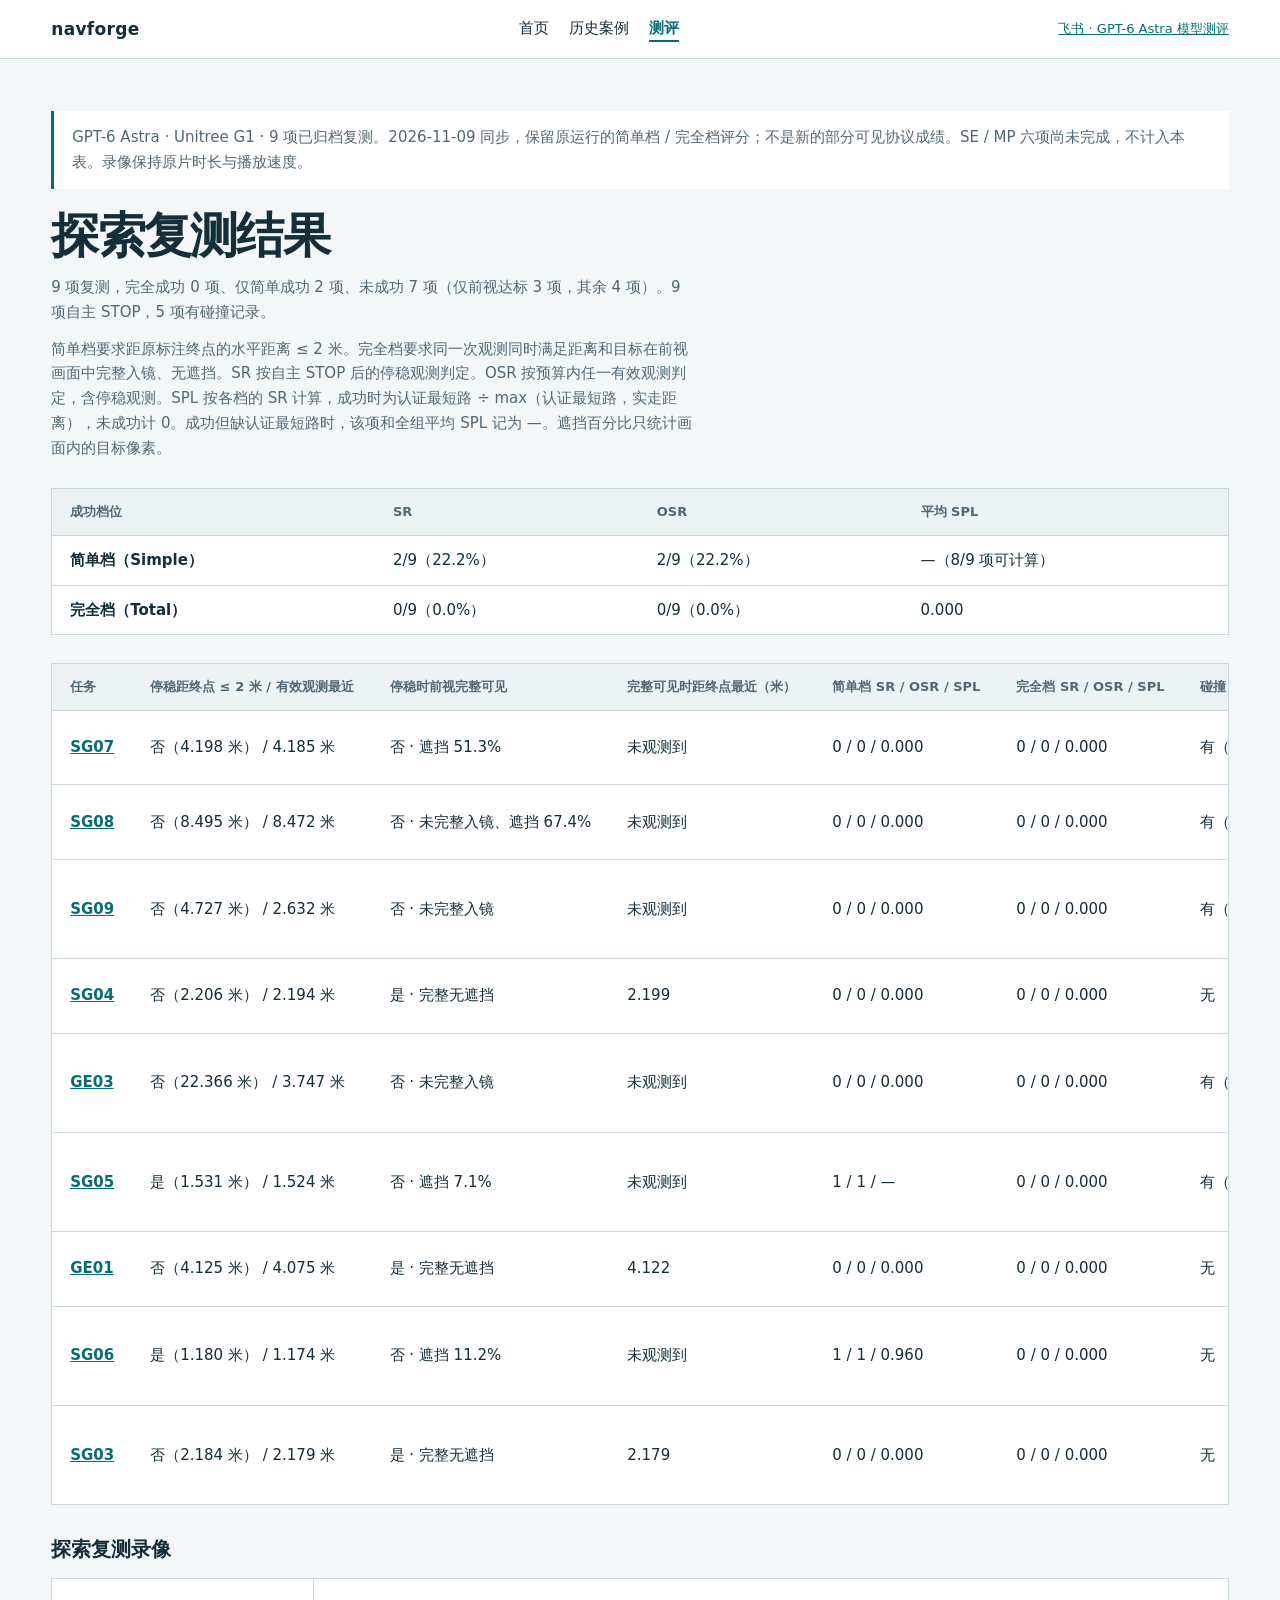
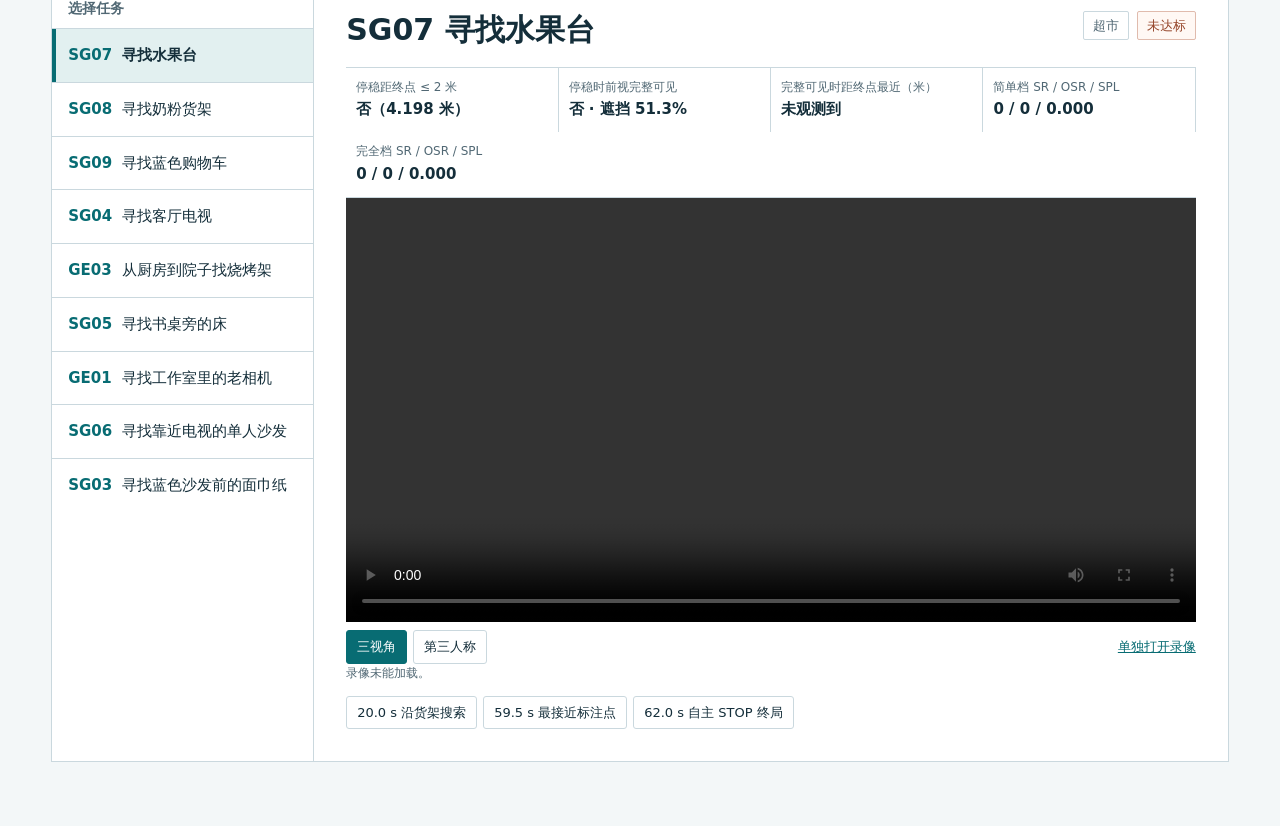
==== public/evaluation/index.html @ 8bd4b847 "Integrate interactive evaluation dashboard and archived multi-view videos" ====
<!doctype html>
<html lang="zh-CN">
<head>
<meta charset="utf-8">
<meta name="viewport" content="width=device-width, initial-scale=1">
<title>测评 · NavForge</title>
<link rel="icon" href="data:,">
<style>
:root{color-scheme:light;--paper:#f3f7f8;--ink:#142e3a;--muted:#516874;--rule:#cad8de;--white:#fff;--focus:#086c73;--rust:#95452a;--monitor:#122730}
*{box-sizing:border-box}
body{margin:0;background:var(--paper);color:var(--ink);font:15px/1.65 "Microsoft YaHei","PingFang SC",system-ui,sans-serif}
button,a{font:inherit}
button{cursor:pointer}
button:focus-visible,a:focus-visible,[tabindex]:focus-visible{outline:3px solid var(--focus);outline-offset:3px}
button{color:inherit}
header{background:var(--white);border-bottom:1px solid var(--rule)}
.header-inner,main{max-width:1400px;margin:auto;padding:0 clamp(18px,4vw,64px)}
.header-inner{min-height:58px;display:flex;align-items:center;justify-content:space-between;gap:16px}
.brand{font-weight:760;font-size:17px;letter-spacing:.02em}
.context{font-size:13px;color:var(--muted)}
.context a{color:var(--focus)}
main{padding-top:34px;padding-bottom:64px}
h1,h2,h3,p{margin:0}
h1{font-size:clamp(30px,5vw,48px);line-height:1.18;letter-spacing:-.035em}
.lead{max-width:68ch;color:var(--muted);margin-top:12px}
.summary{margin-top:28px;background:var(--white);border:1px solid var(--rule);overflow:auto}
table{width:100%;border-collapse:collapse;min-width:470px}
th,td{text-align:left;padding:12px 18px;border-bottom:1px solid var(--rule);white-space:nowrap;font-variant-numeric:tabular-nums}
thead th{font-size:13px;color:var(--muted);background:#edf3f5}
tbody tr:last-child>*{border-bottom:0}
.task-summary td:last-child{white-space:normal;min-width:16em}
.task-summary button{padding:0;border:0;background:none;color:var(--focus);font-weight:760;text-decoration:underline}
#comparison .task-summary td:last-child{white-space:nowrap;min-width:0}
.single-exploration .case-header{margin-bottom:12px}
.recordings-title{font-size:20px;margin:28px 0 0}
.recordings-title:not([hidden])+.workspace{margin-top:12px}
.workspace{display:grid;grid-template-columns:minmax(205px,262px) minmax(0,1fr);margin-top:26px;border:1px solid var(--rule);background:var(--white)}
.rail{border-right:1px solid var(--rule)}
.rail h2{font-size:14px;margin:18px 16px 8px;color:var(--muted)}
.task{display:flex;align-items:center;gap:10px;text-align:left;padding:14px 16px;width:100%;border:0;border-top:1px solid var(--rule);background:none}
.task[aria-pressed=true]{background:#e2f0f0;box-shadow:inset 4px 0 var(--focus);font-weight:700}
.task:hover{background:#edf5f6}
.task-id{color:var(--focus);font-variant-numeric:tabular-nums;font-weight:760}
.detail{min-width:0;padding:clamp(16px,3vw,32px)}
.case-header{display:flex;justify-content:space-between;align-items:flex-start;gap:12px;flex-wrap:wrap}
.case-header h2{font-size:clamp(21px,3vw,30px);line-height:1.25}
.tags{display:flex;gap:8px;flex-wrap:wrap}
.tag{border:1px solid var(--rule);color:var(--muted);padding:3px 9px;font-size:13px;border-radius:2px}
.tag.fail{border-color:#e0bbad;color:var(--rust);background:#fff8f4}
.tag.pass{border-color:#b0cfc9;color:var(--focus);background:#edf7f3}
.tag.near{border-color:#bccdd9;color:#355c76;background:#edf5fa}
.version-switch,.view-switch,.bookmarks{display:flex;gap:6px;flex-wrap:wrap}
.version-switch{margin:16px 0 12px}
.version-switch button,.view-switch button,.bookmarks button{padding:5px 10px;border:1px solid var(--rule);border-radius:3px;background:white;font-size:13px}
.version-switch button[aria-pressed=true],.view-switch button[aria-pressed=true]{background:var(--focus);border-color:var(--focus);color:white}
.player{display:grid;place-items:center;background:var(--monitor);width:100%;min-height:110px;overflow:hidden}
video{display:block;width:100%;max-height:430px;background:var(--monitor)}
.player-note{color:#d2e3ea;padding:20px}
.controls{display:flex;align-items:center;justify-content:space-between;flex-wrap:wrap;gap:10px;margin-top:8px}
.download{font-size:13px;color:var(--focus)}
.bookmarks{margin-top:12px}
.facts{display:grid;grid-template-columns:repeat(4,minmax(0,1fr));margin:18px 0 0;border-top:1px solid var(--rule);border-bottom:1px solid var(--rule)}
.facts div{padding:10px;border-right:1px solid var(--rule)}
.facts div:last-child{border-right:0}
.facts dt{font-size:12px;color:var(--muted)}
.facts dd{margin:0;font-weight:750;font-variant-numeric:tabular-nums}
.analysis{margin:17px 0 0;max-width:72ch}
.analysis strong{color:var(--rust)}
.chart-section{margin-top:22px}
.chart-section h3{font-size:15px}
.chart-note{color:var(--muted);font-size:12px}
svg{width:100%;height:auto;display:block;margin-top:8px}
svg text{font-size:11px;fill:var(--muted)}
svg circle[tabindex]{cursor:pointer}
details{margin-top:22px;color:var(--muted)}
details summary{cursor:pointer;color:var(--ink);font-weight:680}
details p{margin-top:6px}
.action-table{margin-top:10px;min-width:0;font-size:13px}
.action-table th,.action-table td{white-space:normal;overflow-wrap:anywhere;padding:8px 10px}
.action-time{padding:2px 5px;border:1px solid var(--rule);border-radius:3px;background:var(--white);color:var(--focus);white-space:nowrap}
[hidden]{display:none!important}
@media(max-width:770px){main{padding-top:24px}.workspace{grid-template-columns:minmax(0,1fr)}.rail{border-right:0;border-bottom:1px solid var(--rule)}.rail nav{display:flex;flex-wrap:wrap}.task{width:auto;border-top:0;padding:9px 12px}.facts{grid-template-columns:repeat(2,minmax(0,1fr))}.facts div:nth-child(2){border-right:0}.facts div:nth-child(-n+2){border-bottom:1px solid var(--rule)}}
@media(max-width:500px){
  .summary table{min-width:0}
  .summary .task-summary{min-width:760px}
  .summary th,.summary td{padding:9px 7px;font-size:12px}
  .summary th:first-child{white-space:normal}
  .view-switch button,.bookmarks button{min-height:36px}
  svg text{font-size:17px}
  svg circle[tabindex]{r:7}
  .action-table{table-layout:fixed;font-size:12px}
  .action-table th,.action-table td{padding:6px 4px}
  .action-table th:nth-child(1){width:10%}
  .action-table th:nth-child(2){width:18%}
  .action-table th:nth-child(3){width:27%}
  .action-table th:nth-child(4){width:25%}
  .action-table th:nth-child(5){width:20%}
}
.site-nav{display:flex;gap:20px;flex-wrap:wrap}.site-nav a{color:var(--ink);text-decoration:none}.site-nav [aria-current]{color:var(--focus);font-weight:750;border-bottom:2px solid currentColor}.snapshot-note{margin:18px 0;padding:14px 18px;border-left:3px solid var(--focus);background:#fff;color:var(--muted)}@media(max-width:650px){.header-inner{flex-wrap:wrap;padding-top:12px;padding-bottom:12px}.context{width:100%}}</style>
</head>
<body>
<header><div class="header-inner"><a class="brand" href="../index.html" style="color:inherit;text-decoration:none">navforge</a><nav aria-label="主导航" class="site-nav"><a href="../index.html">首页</a><a href="../index.html#cases">历史案例</a><a href="index.html" aria-current="page">测评</a></nav><div class="context">
  <span data-archive-only>GPT‑6 Astra · Unitree G1</span>
  <a id="feishu-results" href="https://xcno7284rraf.feishu.cn/wiki/BPKpwbxnBicP4kkCfi7cwLcvnNg#doxcnqLQuYyQFMh0V1l0AyEXX5f" hidden>飞书 · GPT-6 Astra 模型测评</a>
</div></div></header>
<main><p class="snapshot-note">GPT-6 Astra · Unitree G1 · 9 项已归档复测。2026-11-09 同步，保留原运行的简单档 / 完全档评分；不是新的部分可见协议成绩。SE / MP 六项尚未完成，不计入本表。录像保持原片时长与播放速度。</p>
  <h1 id="report-title">从指令到停靠</h1>
  <p class="lead" id="report-intro">按任务查看成绩、真实仿真录像和动作记录。</p>
  <p class="lead" id="success-tier-note" hidden></p>
  <div class="summary" id="tier-overview" hidden><table aria-label="两档成功指标汇总"><thead></thead><tbody></tbody></table></div>
  <div class="summary"><table id="summary-table" aria-label="各版本完全档指标"><thead><tr><th scope="col">版本</th><th scope="col">可评分任务</th><th scope="col">完全档 SR</th><th scope="col">完全档 OSR</th><th scope="col">完全档 SPL</th></tr></thead><tbody id="summary-rows"></tbody></table></div>
  <div id="exploration-summary" class="chart-note" data-archive-only hidden></div>
  <h2 id="recordings-title" class="recordings-title" hidden>探索复测录像</h2>
  <section class="workspace" aria-label="任务录像">
    <aside class="rail"><h2>选择任务</h2><nav id="task-nav" aria-label="任务"></nav></aside>
    <div class="detail">
      <div class="case-header"><h2 id="case-title"></h2><div class="tags"><span class="tag" id="scene"></span><span class="tag" id="outcome" aria-live="polite"></span></div></div>
      <dl class="facts" id="case-scores" aria-label="本任务停稳判定和两档成绩" hidden></dl>
      <div class="version-switch" id="versions" aria-label="实验版本" data-archive-only></div>
      <p class="chart-note" id="trial-variant" data-archive-only hidden></p>
      <div class="player"><video id="video" controls playsinline preload="metadata" aria-label="实测录像"></video><p class="player-note" id="player-note" hidden>该版本的录像尚未归档。</p></div>
      <div class="controls"><div class="view-switch" id="views" aria-label="录像视角"></div><a class="download" id="download">单独打开录像</a></div>
      <p class="chart-note" id="playback-time" hidden></p>
      <p class="chart-note" id="view-note" hidden>这段录像跳过了不可用的画面。书签会跳到最接近的有效帧。</p>
      <div class="bookmarks" id="bookmarks" aria-label="关键时刻"></div>
      <div class="evaluation-details" data-archive-only>
        <dl class="facts" id="facts"></dl>
        <p class="analysis" id="analysis"></p>
        <p class="analysis" id="contact-evidence" hidden></p>
        <p class="analysis" id="engineering" hidden></p>
        <section class="chart-section" id="chart-section"><h3>距原标注终点的水平距离</h3><p class="chart-note">虚线为 2 米距离门槛。绿色点表示该帧的前视完整可见。选中数据点可跳到相应时刻。</p><svg id="chart" viewBox="0 0 640 154" aria-label="逐决策距离，单位米"></svg></section>
        <details id="action-details" hidden><summary>动作记录</summary><p class="chart-note">时间对应提交动作时的观测。点选时间可跳到该帧。</p><table class="action-table" aria-label="逐步动作与执行回执"><thead><tr><th scope="col">步</th><th scope="col">时间</th><th scope="col">命令</th><th scope="col">回执</th><th scope="col">实测偏航</th></tr></thead><tbody id="action-rows"></tbody></table></details>
      </div>
    </div>
  </section>
  <section id="comparison" aria-labelledby="comparison-title" hidden>
    <h2 id="comparison-title" class="recordings-title"></h2>
    <p id="comparison-note" class="lead"></p>
    <div class="summary"><table class="task-summary" aria-labelledby="comparison-title" aria-describedby="comparison-note"><thead id="comparison-head"></thead><tbody id="comparison-rows"></tbody></table></div>
    <div class="controls"><label>配对 <select id="comparison-pair"></select></label><label>录像 <select id="comparison-view"></select></label></div>
    <div class="player"><video id="comparison-video" controls playsinline preload="none" aria-label="知识库 A/B 录像"></video></div>
  </section>
  <details id="incident-section" data-archive-only hidden>
    <summary>未计分的技术中断</summary>
    <p>这些记录留作脚本取证。表中的动作和 API 调用都来自原始记录。</p>
    <div class="summary"><table aria-label="未计分的技术中断"><thead><tr><th scope="col">任务</th><th scope="col">原因</th><th scope="col">仿真时间</th><th scope="col">动作 / API</th></tr></thead><tbody id="incidents"></tbody></table></div>
  </details>
  <details class="evaluation-details" data-archive-only><summary>历史版本评分口径</summary><p>历史版本展示完全档。达标需距原标注终点的水平距离 ≤ 2 米，且整个目标在同一时刻的前视画面中完整入镜、无遮挡。SR 看自主 STOP 并停稳时是否达标，OSR 看预算内的有效观测是否曾达标。SPL 按实际轨迹长度和认证最短路计算。技术中断保留为空值。</p></details>
</main>
<script type="application/json" id="dataset">{"runs":[{"label":"探索复测","tasks":[{"id":"SG07","title":"寻找水果台","scene":"超市","scores":{"SR":0,"OSR":0,"SPL":0.0},"autonomous_stop":true,"outcome":"停靠未达标","time":62.014,"actions":29,"summary":"认出水果台，货架间反复接触后停止。","bookmarks":[[20,"沿货架搜索"],[59.528,"最接近标注点"],[62.014,"自主 STOP 终局"]],"videos":{"three_views":"media/SG07-three_views.mp4","third_person":"media/SG07-third_person.mp4"},"video_status":{"third_person":"recorded","three_views":"recorded"},"video_maps":{"three_views":[[0.1,0.0],[0.2,0.1],[0.3,0.2],[0.4,0.3],[0.5,0.4],[0.6,0.5],[0.7000000000000001,0.6],[0.8,0.7],[0.9,0.8],[1.0,0.9],[1.1,1.0],[1.2,1.1],[1.3,1.2],[1.4000000000000001,1.3],[1.5,1.4],[1.6,1.5],[1.7,1.6],[1.8,1.7],[1.9000000000000001,1.8],[2.0,1.9],[2.1,2.0],[2.2,2.1],[2.3000000000000003,2.2],[2.4,2.3],[2.5,2.4],[2.6,2.5],[2.7,2.6],[2.8000000000000003,2.7],[2.9,2.8],[3.0,2.9],[3.1,3.0],[3.2,3.1],[3.3000000000000003,3.2],[3.4,3.3],[3.5,3.4],[3.6,3.5],[3.7,3.6],[3.8000000000000003,3.7],[3.9,3.8],[4.0,3.9],[4.1,4.0],[4.2,4.1],[4.3,4.2],[4.4,4.3],[4.5,4.4],[4.6000000000000005,4.5],[4.7,4.6],[4.8,4.7],[4.9,4.8],[5.0,4.9],[5.1000000000000005,5.0],[5.2,5.1],[5.3,5.2],[5.4,5.3],[5.5,5.4],[5.6000000000000005,5.5],[5.7,5.6],[5.8,5.7],[5.9,5.8],[6.0,5.9],[6.1000000000000005,6.0],[6.2,6.1],[6.3,6.2],[6.4,6.3],[6.5,6.4],[6.6000000000000005,6.5],[6.7,6.6],[6.8,6.7],[6.9,6.8],[7.0,6.9],[7.1000000000000005,7.0],[7.2,7.1],[7.3,7.2],[7.4,7.3],[7.5,7.4],[7.6000000000000005,7.5],[7.7,7.6],[7.8,7.7],[7.9,7.8],[8.0,7.9],[8.1,8.0],[8.2,8.1],[8.3,8.2],[8.4,8.3],[8.5,8.4],[8.6,8.5],[8.700000000000001,8.6],[8.8,8.7],[8.9,8.8],[9.0,8.9],[9.1,9.0],[9.200000000000001,9.1],[9.3,9.2],[9.4,9.3],[9.5,9.4],[9.6,9.5],[9.700000000000001,9.6],[9.8,9.7],[9.9,9.8],[10.0,9.9],[10.1,10.0],[10.200000000000001,10.1],[10.3,10.2],[10.4,10.3],[10.5,10.4],[10.6,10.5],[10.700000000000001,10.6],[10.8,10.7],[10.9,10.8],[11.0,10.9],[11.1,11.0],[11.200000000000001,11.1],[11.3,11.2],[11.4,11.3],[11.5,11.4],[11.6,11.5],[11.700000000000001,11.6],[11.8,11.7],[11.9,11.8],[12.0,11.9],[12.1,12.0],[12.200000000000001,12.1],[12.3,12.2],[12.4,12.3],[12.5,12.4],[12.6,12.5],[12.700000000000001,12.6],[12.8,12.7],[12.9,12.8],[13.0,12.9],[13.1,13.0],[13.200000000000001,13.1],[13.3,13.2],[13.4,13.3],[13.5,13.4],[13.6,13.5],[13.700000000000001,13.6],[13.8,13.7],[13.9,13.8],[14.0,13.9],[14.1,14.0],[14.200000000000001,14.1],[14.3,14.2],[14.4,14.3],[14.5,14.4],[14.6,14.5],[14.700000000000001,14.6],[14.8,14.7],[14.9,14.8],[15.0,14.9],[15.1,15.0],[15.200000000000001,15.1],[15.3,15.2],[15.4,15.3],[15.5,15.4],[15.6,15.5],[15.700000000000001,15.6],[15.8,15.7],[15.9,15.8],[16.0,15.9],[16.1,16.0],[16.2,16.1],[16.3,16.2],[16.4,16.3],[16.5,16.4],[16.6,16.5],[16.7,16.6],[16.8,16.7],[16.9,16.8],[17.0,16.9],[17.1,17.0],[17.2,17.1],[17.3,17.2],[17.400000000000002,17.3],[17.5,17.4],[17.6,17.5],[17.7,17.6],[17.8,17.7],[17.900000000000002,17.8],[18.0,17.9],[18.1,18.0],[18.2,18.1],[18.3,18.2],[18.400000000000002,18.3],[18.5,18.4],[18.6,18.5],[18.7,18.6],[18.8,18.7],[18.900000000000002,18.8],[19.0,18.9],[19.1,19.0],[19.2,19.1],[19.3,19.2],[19.400000000000002,19.3],[19.5,19.4],[19.6,19.5],[19.7,19.6],[19.8,19.7],[19.900000000000002,19.8],[20.0,19.9],[20.1,20.0],[20.2,20.1],[20.3,20.2],[20.400000000000002,20.3],[20.5,20.4],[20.6,20.5],[20.7,20.6],[20.8,20.7],[20.900000000000002,20.8],[21.0,20.9],[21.1,21.0],[21.2,21.1],[21.3,21.2],[21.400000000000002,21.3],[21.5,21.4],[21.6,21.5],[21.7,21.6],[21.8,21.7],[21.900000000000002,21.8],[22.0,21.9],[22.1,22.0],[22.2,22.1],[22.3,22.2],[22.400000000000002,22.3],[22.5,22.4],[22.6,22.5],[22.7,22.6],[22.8,22.7],[22.900000000000002,22.8],[23.0,22.9],[23.1,23.0],[23.2,23.1],[23.3,23.2],[23.400000000000002,23.3],[23.5,23.4],[23.6,23.5],[23.7,23.6],[23.8,23.7],[23.900000000000002,23.8],[24.0,23.9],[24.1,24.0],[24.2,24.1],[24.3,24.2],[24.400000000000002,24.3],[24.5,24.4],[24.6,24.5],[24.7,24.6],[24.8,24.7],[24.900000000000002,24.8],[25.0,24.9],[25.1,25.0],[25.2,25.1],[25.3,25.2],[25.400000000000002,25.3],[25.5,25.4],[25.6,25.5],[25.7,25.6],[25.8,25.7],[25.900000000000002,25.8],[26.0,25.9],[26.1,26.0],[26.2,26.1],[26.3,26.2],[26.400000000000002,26.3],[26.5,26.4],[26.6,26.5],[26.7,26.6],[26.8,26.7],[26.900000000000002,26.8],[27.0,26.9],[27.1,27.0],[27.2,27.1],[27.3,27.2],[27.400000000000002,27.3],[27.5,27.4],[27.6,27.5],[27.7,27.6],[27.8,27.7],[27.900000000000002,27.8],[28.0,27.9],[28.1,28.0],[28.2,28.1],[28.3,28.2],[28.400000000000002,28.3],[28.5,28.4],[28.6,28.5],[28.7,28.6],[28.8,28.7],[28.900000000000002,28.8],[29.0,28.9],[29.1,29.0],[29.2,29.1],[29.3,29.2],[29.400000000000002,29.3],[29.5,29.4],[29.6,29.5],[29.7,29.6],[29.8,29.7],[29.900000000000002,29.8],[30.0,29.9],[30.1,30.0],[30.2,30.1],[30.3,30.2],[30.400000000000002,30.3],[30.5,30.4],[30.6,30.5],[30.7,30.6],[30.8,30.7],[30.900000000000002,30.8],[31.0,30.9],[31.1,31.0],[31.2,31.1],[31.3,31.2],[31.400000000000002,31.3],[31.5,31.4],[31.6,31.5],[31.7,31.6],[31.8,31.7],[31.900000000000002,31.8],[32.0,31.9],[32.1,32.0],[32.2,32.1],[32.3,32.2],[32.4,32.3],[32.5,32.4],[32.6,32.5],[32.7,32.6],[32.8,32.7],[32.9,32.8],[33.0,32.9],[33.1,33.0],[33.2,33.1],[33.3,33.2],[33.4,33.3],[33.5,33.4],[33.6,33.5],[33.7,33.6],[33.8,33.7],[33.9,33.8],[34.0,33.9],[34.1,34.0],[34.2,34.1],[34.300000000000004,34.2],[34.4,34.3],[34.5,34.4],[34.6,34.5],[34.7,34.6],[34.800000000000004,34.7],[34.9,34.8],[35.0,34.9],[35.1,35.0],[35.2,35.1],[35.300000000000004,35.2],[35.4,35.3],[35.5,35.4],[35.6,35.5],[35.7,35.6],[35.800000000000004,35.7],[35.9,35.8],[36.0,35.9],[36.1,36.0],[36.2,36.1],[36.300000000000004,36.2],[36.4,36.3],[36.5,36.4],[36.6,36.5],[36.7,36.6],[36.800000000000004,36.7],[36.9,36.8],[37.0,36.9],[37.1,37.0],[37.2,37.1],[37.300000000000004,37.2],[37.4,37.3],[37.5,37.4],[37.6,37.5],[37.7,37.6],[37.800000000000004,37.7],[37.9,37.8],[38.0,37.9],[38.1,38.0],[38.2,38.1],[38.300000000000004,38.2],[38.4,38.3],[38.5,38.4],[38.6,38.5],[38.7,38.6],[38.800000000000004,38.7],[38.9,38.8],[39.0,38.9],[39.1,39.0],[39.2,39.1],[39.300000000000004,39.2],[39.4,39.3],[39.5,39.4],[39.6,39.5],[39.7,39.6],[39.800000000000004,39.7],[39.9,39.8],[40.0,39.9],[40.1,40.0],[40.2,40.1],[40.300000000000004,40.2],[40.4,40.3],[40.5,40.4],[40.6,40.5],[40.7,40.6],[40.800000000000004,40.7],[40.9,40.8],[41.0,40.9],[41.1,41.0],[41.2,41.1],[41.300000000000004,41.2],[41.4,41.3],[41.5,41.4],[41.6,41.5],[41.7,41.6],[41.800000000000004,41.7],[41.9,41.8],[42.0,41.9],[42.1,42.0],[42.2,42.1],[42.300000000000004,42.2],[42.4,42.3],[42.5,42.4],[42.6,42.5],[42.7,42.6],[42.800000000000004,42.7],[42.9,42.8],[43.0,42.9],[43.1,43.0],[43.2,43.1],[43.300000000000004,43.2],[43.4,43.3],[43.5,43.4],[43.6,43.5],[43.7,43.6],[43.800000000000004,43.7],[43.9,43.8],[44.0,43.9],[44.1,44.0],[44.2,44.1],[44.300000000000004,44.2],[44.4,44.3],[44.5,44.4],[44.6,44.5],[44.7,44.6],[44.800000000000004,44.7],[44.9,44.8],[45.0,44.9],[45.1,45.0],[45.2,45.1],[45.300000000000004,45.2],[45.4,45.3],[45.5,45.4],[45.6,45.5],[45.7,45.6],[45.800000000000004,45.7],[45.9,45.8],[46.0,45.9],[46.1,46.0],[46.2,46.1],[46.300000000000004,46.2],[46.4,46.3],[46.5,46.4],[46.6,46.5],[46.7,46.6],[46.800000000000004,46.7],[46.9,46.8],[47.0,46.9],[47.1,47.0],[47.2,47.1],[47.300000000000004,47.2],[47.4,47.3],[47.5,47.4],[47.6,47.5],[47.7,47.6],[47.800000000000004,47.7],[47.9,47.8],[48.0,47.9],[48.1,48.0],[48.2,48.1],[48.300000000000004,48.2],[48.4,48.3],[48.5,48.4],[48.6,48.5],[48.7,48.6],[48.800000000000004,48.7],[48.9,48.8],[49.0,48.9],[49.1,49.0],[49.2,49.1],[49.300000000000004,49.2],[49.4,49.3],[49.5,49.4],[49.6,49.5],[49.7,49.6],[49.800000000000004,49.7],[49.9,49.8],[50.0,49.9],[50.1,50.0],[50.2,50.1],[50.300000000000004,50.2],[50.4,50.3],[50.5,50.4],[50.6,50.5],[50.7,50.6],[50.800000000000004,50.7],[50.9,50.8],[51.0,50.9],[51.1,51.0],[51.2,51.1],[51.300000000000004,51.2],[51.4,51.3],[51.5,51.4],[51.6,51.5],[51.7,51.6],[51.800000000000004,51.7],[51.9,51.8],[52.0,51.9],[52.1,52.0],[52.2,52.1],[52.300000000000004,52.2],[52.4,52.3],[52.5,52.4],[52.6,52.5],[52.7,52.6],[52.800000000000004,52.7],[52.9,52.8],[53.0,52.9],[53.1,53.0],[53.2,53.1],[53.300000000000004,53.2],[53.4,53.3],[53.5,53.4],[53.6,53.5],[53.7,53.6],[53.800000000000004,53.7],[53.9,53.8],[54.0,53.9],[54.1,54.0],[54.2,54.1],[54.300000000000004,54.2],[54.4,54.3],[54.5,54.4],[54.6,54.5],[54.7,54.6],[54.800000000000004,54.7],[54.9,54.8],[55.0,54.9],[55.1,55.0],[55.2,55.1],[55.300000000000004,55.2],[55.4,55.3],[55.5,55.4],[55.6,55.5],[55.7,55.6],[55.800000000000004,55.7],[55.9,55.8],[56.0,55.9],[56.1,56.0],[56.2,56.1],[56.300000000000004,56.2],[56.4,56.3],[56.5,56.4],[56.6,56.5],[56.7,56.6],[56.800000000000004,56.7],[56.9,56.8],[57.0,56.9],[57.1,57.0],[57.2,57.1],[57.300000000000004,57.2],[57.4,57.3],[57.5,57.4],[57.6,57.5],[57.7,57.6],[57.800000000000004,57.7],[57.9,57.8],[58.0,57.9],[58.1,58.0],[58.2,58.1],[58.300000000000004,58.2],[58.4,58.3],[58.5,58.4],[58.6,58.5],[58.7,58.6],[58.800000000000004,58.7],[58.9,58.8],[59.0,58.9],[59.1,59.0],[59.2,59.1],[59.300000000000004,59.2],[59.4,59.3],[59.5,59.4],[59.6,59.5],[59.7,59.6],[59.800000000000004,59.7],[59.9,59.8],[60.0,59.9],[60.1,60.0],[60.2,60.1],[60.300000000000004,60.2],[60.4,60.3],[60.5,60.4],[60.6,60.5],[60.7,60.6],[60.800000000000004,60.7],[60.9,60.8],[61.0,60.9],[61.1,61.0],[61.2,61.1],[61.300000000000004,61.2],[61.4,61.3],[61.5,61.4],[61.6,61.5],[61.7,61.6],[61.800000000000004,61.7],[61.9,61.8],[62.0,61.9]],"third_person":[[0.1,0.0],[0.2,0.1],[0.3,0.2],[0.4,0.3],[0.5,0.4],[0.6,0.5],[0.7000000000000001,0.6],[0.8,0.7],[0.9,0.8],[1.0,0.9],[1.1,1.0],[1.2,1.1],[1.3,1.2],[1.4000000000000001,1.3],[1.5,1.4],[1.6,1.5],[1.7,1.6],[1.8,1.7],[1.9000000000000001,1.8],[2.0,1.9],[2.1,2.0],[2.2,2.1],[2.3000000000000003,2.2],[2.4,2.3],[2.5,2.4],[2.6,2.5],[2.7,2.6],[2.8000000000000003,2.7],[2.9,2.8],[3.0,2.9],[3.1,3.0],[3.2,3.1],[3.3000000000000003,3.2],[3.4,3.3],[3.5,3.4],[3.6,3.5],[3.7,3.6],[3.8000000000000003,3.7],[3.9,3.8],[4.0,3.9],[4.1,4.0],[4.2,4.1],[4.3,4.2],[4.4,4.3],[4.5,4.4],[4.6000000000000005,4.5],[4.7,4.6],[4.8,4.7],[4.9,4.8],[5.0,4.9],[5.1000000000000005,5.0],[5.2,5.1],[5.3,5.2],[5.4,5.3],[5.5,5.4],[5.6000000000000005,5.5],[5.7,5.6],[5.8,5.7],[5.9,5.8],[6.0,5.9],[6.1000000000000005,6.0],[6.2,6.1],[6.3,6.2],[6.4,6.3],[6.5,6.4],[6.6000000000000005,6.5],[6.7,6.6],[6.8,6.7],[6.9,6.8],[7.0,6.9],[7.1000000000000005,7.0],[7.2,7.1],[7.3,7.2],[7.4,7.3],[7.5,7.4],[7.6000000000000005,7.5],[7.7,7.6],[7.8,7.7],[7.9,7.8],[8.0,7.9],[8.1,8.0],[8.2,8.1],[8.3,8.2],[8.4,8.3],[8.5,8.4],[8.6,8.5],[8.700000000000001,8.6],[8.8,8.7],[8.9,8.8],[9.0,8.9],[9.1,9.0],[9.200000000000001,9.1],[9.3,9.2],[9.4,9.3],[9.5,9.4],[9.6,9.5],[9.700000000000001,9.6],[9.8,9.7],[9.9,9.8],[10.0,9.9],[10.1,10.0],[10.200000000000001,10.1],[10.3,10.2],[10.4,10.3],[10.5,10.4],[10.6,10.5],[10.700000000000001,10.6],[10.8,10.7],[10.9,10.8],[11.0,10.9],[11.1,11.0],[11.200000000000001,11.1],[11.3,11.2],[11.4,11.3],[11.5,11.4],[11.6,11.5],[11.700000000000001,11.6],[11.8,11.7],[11.9,11.8],[12.0,11.9],[12.1,12.0],[12.200000000000001,12.1],[12.3,12.2],[12.4,12.3],[12.5,12.4],[12.6,12.5],[12.700000000000001,12.6],[12.8,12.7],[12.9,12.8],[13.0,12.9],[13.1,13.0],[13.200000000000001,13.1],[13.3,13.2],[13.4,13.3],[13.5,13.4],[13.6,13.5],[13.700000000000001,13.6],[13.8,13.7],[13.9,13.8],[14.0,13.9],[14.1,14.0],[14.200000000000001,14.1],[14.3,14.2],[14.4,14.3],[14.5,14.4],[14.6,14.5],[14.700000000000001,14.6],[14.8,14.7],[14.9,14.8],[15.0,14.9],[15.1,15.0],[15.200000000000001,15.1],[15.3,15.2],[15.4,15.3],[15.5,15.4],[15.6,15.5],[15.700000000000001,15.6],[15.8,15.7],[15.9,15.8],[16.0,15.9],[16.1,16.0],[16.2,16.1],[16.3,16.2],[16.4,16.3],[16.5,16.4],[16.6,16.5],[16.7,16.6],[16.8,16.7],[16.9,16.8],[17.0,16.9],[17.1,17.0],[17.2,17.1],[17.3,17.2],[17.400000000000002,17.3],[17.5,17.4],[17.6,17.5],[17.7,17.6],[17.8,17.7],[17.900000000000002,17.8],[18.0,17.9],[18.1,18.0],[18.2,18.1],[18.3,18.2],[18.400000000000002,18.3],[18.5,18.4],[18.6,18.5],[18.7,18.6],[18.8,18.7],[18.900000000000002,18.8],[19.0,18.9],[19.1,19.0],[19.2,19.1],[19.3,19.2],[19.400000000000002,19.3],[19.5,19.4],[19.6,19.5],[19.7,19.6],[19.8,19.7],[19.900000000000002,19.8],[20.0,19.9],[20.1,20.0],[20.2,20.1],[20.3,20.2],[20.400000000000002,20.3],[20.5,20.4],[20.6,20.5],[20.7,20.6],[20.8,20.7],[20.900000000000002,20.8],[21.0,20.9],[21.1,21.0],[21.2,21.1],[21.3,21.2],[21.400000000000002,21.3],[21.5,21.4],[21.6,21.5],[21.7,21.6],[21.8,21.7],[21.900000000000002,21.8],[22.0,21.9],[22.1,22.0],[22.2,22.1],[22.3,22.2],[22.400000000000002,22.3],[22.5,22.4],[22.6,22.5],[22.7,22.6],[22.8,22.7],[22.900000000000002,22.8],[23.0,22.9],[23.1,23.0],[23.2,23.1],[23.3,23.2],[23.400000000000002,23.3],[23.5,23.4],[23.6,23.5],[23.7,23.6],[23.8,23.7],[23.900000000000002,23.8],[24.0,23.9],[24.1,24.0],[24.2,24.1],[24.3,24.2],[24.400000000000002,24.3],[24.5,24.4],[24.6,24.5],[24.7,24.6],[24.8,24.7],[24.900000000000002,24.8],[25.0,24.9],[25.1,25.0],[25.2,25.1],[25.3,25.2],[25.400000000000002,25.3],[25.5,25.4],[25.6,25.5],[25.7,25.6],[25.8,25.7],[25.900000000000002,25.8],[26.0,25.9],[26.1,26.0],[26.2,26.1],[26.3,26.2],[26.400000000000002,26.3],[26.5,26.4],[26.6,26.5],[26.7,26.6],[26.8,26.7],[26.900000000000002,26.8],[27.0,26.9],[27.1,27.0],[27.2,27.1],[27.3,27.2],[27.400000000000002,27.3],[27.5,27.4],[27.6,27.5],[27.7,27.6],[27.8,27.7],[27.900000000000002,27.8],[28.0,27.9],[28.1,28.0],[28.2,28.1],[28.3,28.2],[28.400000000000002,28.3],[28.5,28.4],[28.6,28.5],[28.7,28.6],[28.8,28.7],[28.900000000000002,28.8],[29.0,28.9],[29.1,29.0],[29.2,29.1],[29.3,29.2],[29.400000000000002,29.3],[29.5,29.4],[29.6,29.5],[29.7,29.6],[29.8,29.7],[29.900000000000002,29.8],[30.0,29.9],[30.1,30.0],[30.2,30.1],[30.3,30.2],[30.400000000000002,30.3],[30.5,30.4],[30.6,30.5],[30.7,30.6],[30.8,30.7],[30.900000000000002,30.8],[31.0,30.9],[31.1,31.0],[31.2,31.1],[31.3,31.2],[31.400000000000002,31.3],[31.5,31.4],[31.6,31.5],[31.7,31.6],[31.8,31.7],[31.900000000000002,31.8],[32.0,31.9],[32.1,32.0],[32.2,32.1],[32.3,32.2],[32.4,32.3],[32.5,32.4],[32.6,32.5],[32.7,32.6],[32.8,32.7],[32.9,32.8],[33.0,32.9],[33.1,33.0],[33.2,33.1],[33.3,33.2],[33.4,33.3],[33.5,33.4],[33.6,33.5],[33.7,33.6],[33.8,33.7],[33.9,33.8],[34.0,33.9],[34.1,34.0],[34.2,34.1],[34.300000000000004,34.2],[34.4,34.3],[34.5,34.4],[34.6,34.5],[34.7,34.6],[34.800000000000004,34.7],[34.9,34.8],[35.0,34.9],[35.1,35.0],[35.2,35.1],[35.300000000000004,35.2],[35.4,35.3],[35.5,35.4],[35.6,35.5],[35.7,35.6],[35.800000000000004,35.7],[35.9,35.8],[36.0,35.9],[36.1,36.0],[36.2,36.1],[36.300000000000004,36.2],[36.4,36.3],[36.5,36.4],[36.6,36.5],[36.7,36.6],[36.800000000000004,36.7],[36.9,36.8],[37.0,36.9],[37.1,37.0],[37.2,37.1],[37.300000000000004,37.2],[37.4,37.3],[37.5,37.4],[37.6,37.5],[37.7,37.6],[37.800000000000004,37.7],[37.9,37.8],[38.0,37.9],[38.1,38.0],[38.2,38.1],[38.300000000000004,38.2],[38.4,38.3],[38.5,38.4],[38.6,38.5],[38.7,38.6],[38.800000000000004,38.7],[38.9,38.8],[39.0,38.9],[39.1,39.0],[39.2,39.1],[39.300000000000004,39.2],[39.4,39.3],[39.5,39.4],[39.6,39.5],[39.7,39.6],[39.800000000000004,39.7],[39.9,39.8],[40.0,39.9],[40.1,40.0],[40.2,40.1],[40.300000000000004,40.2],[40.4,40.3],[40.5,40.4],[40.6,40.5],[40.7,40.6],[40.800000000000004,40.7],[40.9,40.8],[41.0,40.9],[41.1,41.0],[41.2,41.1],[41.300000000000004,41.2],[41.4,41.3],[41.5,41.4],[41.6,41.5],[41.7,41.6],[41.800000000000004,41.7],[41.9,41.8],[42.0,41.9],[42.1,42.0],[42.2,42.1],[42.300000000000004,42.2],[42.4,42.3],[42.5,42.4],[42.6,42.5],[42.7,42.6],[42.800000000000004,42.7],[42.9,42.8],[43.0,42.9],[43.1,43.0],[43.2,43.1],[43.300000000000004,43.2],[43.4,43.3],[43.5,43.4],[43.6,43.5],[43.7,43.6],[43.800000000000004,43.7],[43.9,43.8],[44.0,43.9],[44.1,44.0],[44.2,44.1],[44.300000000000004,44.2],[44.4,44.3],[44.5,44.4],[44.6,44.5],[44.7,44.6],[44.800000000000004,44.7],[44.9,44.8],[45.0,44.9],[45.1,45.0],[45.2,45.1],[45.300000000000004,45.2],[45.4,45.3],[45.5,45.4],[45.6,45.5],[45.7,45.6],[45.800000000000004,45.7],[45.9,45.8],[46.0,45.9],[46.1,46.0],[46.2,46.1],[46.300000000000004,46.2],[46.4,46.3],[46.5,46.4],[46.6,46.5],[46.7,46.6],[46.800000000000004,46.7],[46.9,46.8],[47.0,46.9],[47.1,47.0],[47.2,47.1],[47.300000000000004,47.2],[47.4,47.3],[47.5,47.4],[47.6,47.5],[47.7,47.6],[47.800000000000004,47.7],[47.9,47.8],[48.0,47.9],[48.1,48.0],[48.2,48.1],[48.300000000000004,48.2],[48.4,48.3],[48.5,48.4],[48.6,48.5],[48.7,48.6],[48.800000000000004,48.7],[48.9,48.8],[49.0,48.9],[49.1,49.0],[49.2,49.1],[49.300000000000004,49.2],[49.4,49.3],[49.5,49.4],[49.6,49.5],[49.7,49.6],[49.800000000000004,49.7],[49.9,49.8],[50.0,49.9],[50.1,50.0],[50.2,50.1],[50.300000000000004,50.2],[50.4,50.3],[50.5,50.4],[50.6,50.5],[50.7,50.6],[50.800000000000004,50.7],[50.9,50.8],[51.0,50.9],[51.1,51.0],[51.2,51.1],[51.300000000000004,51.2],[51.4,51.3],[51.5,51.4],[51.6,51.5],[51.7,51.6],[51.800000000000004,51.7],[51.9,51.8],[52.0,51.9],[52.1,52.0],[52.2,52.1],[52.300000000000004,52.2],[52.4,52.3],[52.5,52.4],[52.6,52.5],[52.7,52.6],[52.800000000000004,52.7],[52.9,52.8],[53.0,52.9],[53.1,53.0],[53.2,53.1],[53.300000000000004,53.2],[53.4,53.3],[53.5,53.4],[53.6,53.5],[53.7,53.6],[53.800000000000004,53.7],[53.9,53.8],[54.0,53.9],[54.1,54.0],[54.2,54.1],[54.300000000000004,54.2],[54.4,54.3],[54.5,54.4],[54.6,54.5],[54.7,54.6],[54.800000000000004,54.7],[54.9,54.8],[55.0,54.9],[55.1,55.0],[55.2,55.1],[55.300000000000004,55.2],[55.4,55.3],[55.5,55.4],[55.6,55.5],[55.7,55.6],[55.800000000000004,55.7],[55.9,55.8],[56.0,55.9],[56.1,56.0],[56.2,56.1],[56.300000000000004,56.2],[56.4,56.3],[56.5,56.4],[56.6,56.5],[56.7,56.6],[56.800000000000004,56.7],[56.9,56.8],[57.0,56.9],[57.1,57.0],[57.2,57.1],[57.300000000000004,57.2],[57.4,57.3],[57.5,57.4],[57.6,57.5],[57.7,57.6],[57.800000000000004,57.7],[57.9,57.8],[58.0,57.9],[58.1,58.0],[58.2,58.1],[58.300000000000004,58.2],[58.4,58.3],[58.5,58.4],[58.6,58.5],[58.7,58.6],[58.800000000000004,58.7],[58.9,58.8],[59.0,58.9],[59.1,59.0],[59.2,59.1],[59.300000000000004,59.2],[59.4,59.3],[59.5,59.4],[59.6,59.5],[59.7,59.6],[59.800000000000004,59.7],[59.9,59.8],[60.0,59.9],[60.1,60.0],[60.2,60.1],[60.300000000000004,60.2],[60.4,60.3],[60.5,60.4],[60.6,60.5],[60.7,60.6],[60.800000000000004,60.7],[60.9,60.8],[61.0,60.9],[61.1,61.0],[61.2,61.1],[61.300000000000004,61.2],[61.4,61.3],[61.5,61.4],[61.6,61.5],[61.7,61.6],[61.800000000000004,61.7],[61.9,61.8],[62.0,61.9]]},"contact":{"status":"verified","obstacle_collision_observed":true,"collision_episodes":4,"collision_steps":800,"first_collision_sim_time_s":57.094,"first_collision_action_step":25,"collision_free_success":0},"success_tiers":{"simple":{"SR":0,"OSR":0,"SPL":0.0},"complete":{"SR":0,"OSR":0,"SPL":0.0}},"terminal_settled":true,"final_goal_distance_m":4.197669896516963,"nearest_observed_goal_distance_m":4.185481292298647,"nearest_complete_front_goal_distance_m":null,"final_front_complete":false,"terminal_front_check":"否 · 遮挡 51.3%","terminal_distance_check":"否（4.198 米）","success_level":"未达标"},{"id":"SG08","title":"寻找奶粉货架","scene":"超市","scores":{"SR":0,"OSR":0,"SPL":0.0},"autonomous_stop":true,"outcome":"停靠未达标","time":53.502,"actions":23,"summary":"识别奶粉区线索，通道受阻后停止。","bookmarks":[[51.012,"最接近标注点"],[53.502,"自主 STOP 终局"]],"videos":{"three_views":"media/SG08-three_views.mp4","third_person":"media/SG08-third_person.mp4"},"video_status":{"third_person":"recorded","three_views":"recorded"},"video_maps":{"three_views":[[0.1,0.0],[0.2,0.1],[0.3,0.2],[0.4,0.3],[0.5,0.4],[0.6,0.5],[0.7000000000000001,0.6],[0.8,0.7],[0.9,0.8],[1.0,0.9],[1.1,1.0],[1.2,1.1],[1.3,1.2],[1.4000000000000001,1.3],[1.5,1.4],[1.6,1.5],[1.7,1.6],[1.8,1.7],[1.9000000000000001,1.8],[2.0,1.9],[2.1,2.0],[2.2,2.1],[2.3000000000000003,2.2],[2.4,2.3],[2.5,2.4],[2.6,2.5],[2.7,2.6],[2.8000000000000003,2.7],[2.9,2.8],[3.0,2.9],[3.1,3.0],[3.2,3.1],[3.3000000000000003,3.2],[3.4,3.3],[3.5,3.4],[3.6,3.5],[3.7,3.6],[3.8000000000000003,3.7],[3.9,3.8],[4.0,3.9],[4.1,4.0],[4.2,4.1],[4.3,4.2],[4.4,4.3],[4.5,4.4],[4.6000000000000005,4.5],[4.7,4.6],[4.8,4.7],[4.9,4.8],[5.0,4.9],[5.1000000000000005,5.0],[5.2,5.1],[5.3,5.2],[5.4,5.3],[5.5,5.4],[5.6000000000000005,5.5],[5.7,5.6],[5.8,5.7],[5.9,5.8],[6.0,5.9],[6.1000000000000005,6.0],[6.2,6.1],[6.3,6.2],[6.4,6.3],[6.5,6.4],[6.6000000000000005,6.5],[6.7,6.6],[6.8,6.7],[6.9,6.8],[7.0,6.9],[7.1000000000000005,7.0],[7.2,7.1],[7.3,7.2],[7.4,7.3],[7.5,7.4],[7.6000000000000005,7.5],[7.7,7.6],[7.8,7.7],[7.9,7.8],[8.0,7.9],[8.1,8.0],[8.2,8.1],[8.3,8.2],[8.4,8.3],[8.5,8.4],[8.6,8.5],[8.700000000000001,8.6],[8.8,8.7],[8.9,8.8],[9.0,8.9],[9.1,9.0],[9.200000000000001,9.1],[9.3,9.2],[9.4,9.3],[9.5,9.4],[9.6,9.5],[9.700000000000001,9.6],[9.8,9.7],[9.9,9.8],[10.0,9.9],[10.1,10.0],[10.200000000000001,10.1],[10.3,10.2],[10.4,10.3],[10.5,10.4],[10.6,10.5],[10.700000000000001,10.6],[10.8,10.7],[10.9,10.8],[11.0,10.9],[11.1,11.0],[11.200000000000001,11.1],[11.3,11.2],[11.4,11.3],[11.5,11.4],[11.6,11.5],[11.700000000000001,11.6],[11.8,11.7],[11.9,11.8],[12.0,11.9],[12.1,12.0],[12.200000000000001,12.1],[12.3,12.2],[12.4,12.3],[12.5,12.4],[12.6,12.5],[12.700000000000001,12.6],[12.8,12.7],[12.9,12.8],[13.0,12.9],[13.1,13.0],[13.200000000000001,13.1],[13.3,13.2],[13.4,13.3],[13.5,13.4],[13.6,13.5],[13.700000000000001,13.6],[13.8,13.7],[13.9,13.8],[14.0,13.9],[14.1,14.0],[14.200000000000001,14.1],[14.3,14.2],[14.4,14.3],[14.5,14.4],[14.6,14.5],[14.700000000000001,14.6],[14.8,14.7],[14.9,14.8],[15.0,14.9],[15.1,15.0],[15.200000000000001,15.1],[15.3,15.2],[15.4,15.3],[15.5,15.4],[15.6,15.5],[15.700000000000001,15.6],[15.8,15.7],[15.9,15.8],[16.0,15.9],[16.1,16.0],[16.2,16.1],[16.3,16.2],[16.4,16.3],[16.5,16.4],[16.6,16.5],[16.7,16.6],[16.8,16.7],[16.9,16.8],[17.0,16.9],[17.1,17.0],[17.2,17.1],[17.3,17.2],[17.400000000000002,17.3],[17.5,17.4],[17.6,17.5],[17.7,17.6],[17.8,17.7],[17.900000000000002,17.8],[18.0,17.9],[18.1,18.0],[18.2,18.1],[18.3,18.2],[18.400000000000002,18.3],[18.5,18.4],[18.6,18.5],[18.7,18.6],[18.8,18.7],[18.900000000000002,18.8],[19.0,18.9],[19.1,19.0],[19.2,19.1],[19.3,19.2],[19.400000000000002,19.3],[19.5,19.4],[19.6,19.5],[19.7,19.6],[19.8,19.7],[19.900000000000002,19.8],[20.0,19.9],[20.1,20.0],[20.2,20.1],[20.3,20.2],[20.400000000000002,20.3],[20.5,20.4],[20.6,20.5],[20.7,20.6],[20.8,20.7],[20.900000000000002,20.8],[21.0,20.9],[21.1,21.0],[21.2,21.1],[21.3,21.2],[21.400000000000002,21.3],[21.5,21.4],[21.6,21.5],[21.7,21.6],[21.8,21.7],[21.900000000000002,21.8],[22.0,21.9],[22.1,22.0],[22.2,22.1],[22.3,22.2],[22.400000000000002,22.3],[22.5,22.4],[22.6,22.5],[22.7,22.6],[22.8,22.7],[22.900000000000002,22.8],[23.0,22.9],[23.1,23.0],[23.2,23.1],[23.3,23.2],[23.400000000000002,23.3],[23.5,23.4],[23.6,23.5],[23.7,23.6],[23.8,23.7],[23.900000000000002,23.8],[24.0,23.9],[24.1,24.0],[24.2,24.1],[24.3,24.2],[24.400000000000002,24.3],[24.5,24.4],[24.6,24.5],[24.7,24.6],[24.8,24.7],[24.900000000000002,24.8],[25.0,24.9],[25.1,25.0],[25.2,25.1],[25.3,25.2],[25.400000000000002,25.3],[25.5,25.4],[25.6,25.5],[25.7,25.6],[25.8,25.7],[25.900000000000002,25.8],[26.0,25.9],[26.1,26.0],[26.2,26.1],[26.3,26.2],[26.400000000000002,26.3],[26.5,26.4],[26.6,26.5],[26.7,26.6],[26.8,26.7],[26.900000000000002,26.8],[27.0,26.9],[27.1,27.0],[27.2,27.1],[27.3,27.2],[27.400000000000002,27.3],[27.5,27.4],[27.6,27.5],[27.7,27.6],[27.8,27.7],[27.900000000000002,27.8],[28.0,27.9],[28.1,28.0],[28.2,28.1],[28.3,28.2],[28.400000000000002,28.3],[28.5,28.4],[28.6,28.5],[28.7,28.6],[28.8,28.7],[28.900000000000002,28.8],[29.0,28.9],[29.1,29.0],[29.2,29.1],[29.3,29.2],[29.400000000000002,29.3],[29.5,29.4],[29.6,29.5],[29.7,29.6],[29.8,29.7],[29.900000000000002,29.8],[30.0,29.9],[30.1,30.0],[30.2,30.1],[30.3,30.2],[30.400000000000002,30.3],[30.5,30.4],[30.6,30.5],[30.7,30.6],[30.8,30.7],[30.900000000000002,30.8],[31.0,30.9],[31.1,31.0],[31.2,31.1],[31.3,31.2],[31.400000000000002,31.3],[31.5,31.4],[31.6,31.5],[31.7,31.6],[31.8,31.7],[31.900000000000002,31.8],[32.0,31.9],[32.1,32.0],[32.2,32.1],[32.3,32.2],[32.4,32.3],[32.5,32.4],[32.6,32.5],[32.7,32.6],[32.8,32.7],[32.9,32.8],[33.0,32.9],[33.1,33.0],[33.2,33.1],[33.3,33.2],[33.4,33.3],[33.5,33.4],[33.6,33.5],[33.7,33.6],[33.8,33.7],[33.9,33.8],[34.0,33.9],[34.1,34.0],[34.2,34.1],[34.300000000000004,34.2],[34.4,34.3],[34.5,34.4],[34.6,34.5],[34.7,34.6],[34.800000000000004,34.7],[34.9,34.8],[35.0,34.9],[35.1,35.0],[35.2,35.1],[35.300000000000004,35.2],[35.4,35.3],[35.5,35.4],[35.6,35.5],[35.7,35.6],[35.800000000000004,35.7],[35.9,35.8],[36.0,35.9],[36.1,36.0],[36.2,36.1],[36.300000000000004,36.2],[36.4,36.3],[36.5,36.4],[36.6,36.5],[36.7,36.6],[36.800000000000004,36.7],[36.9,36.8],[37.0,36.9],[37.1,37.0],[37.2,37.1],[37.300000000000004,37.2],[37.4,37.3],[37.5,37.4],[37.6,37.5],[37.7,37.6],[37.800000000000004,37.7],[37.9,37.8],[38.0,37.9],[38.1,38.0],[38.2,38.1],[38.300000000000004,38.2],[38.4,38.3],[38.5,38.4],[38.6,38.5],[38.7,38.6],[38.800000000000004,38.7],[38.9,38.8],[39.0,38.9],[39.1,39.0],[39.2,39.1],[39.300000000000004,39.2],[39.4,39.3],[39.5,39.4],[39.6,39.5],[39.7,39.6],[39.800000000000004,39.7],[39.9,39.8],[40.0,39.9],[40.1,40.0],[40.2,40.1],[40.300000000000004,40.2],[40.4,40.3],[40.5,40.4],[40.6,40.5],[40.7,40.6],[40.800000000000004,40.7],[40.9,40.8],[41.0,40.9],[41.1,41.0],[41.2,41.1],[41.300000000000004,41.2],[41.4,41.3],[41.5,41.4],[41.6,41.5],[41.7,41.6],[41.800000000000004,41.7],[41.9,41.8],[42.0,41.9],[42.1,42.0],[42.2,42.1],[42.300000000000004,42.2],[42.4,42.3],[42.5,42.4],[42.6,42.5],[42.7,42.6],[42.800000000000004,42.7],[42.9,42.8],[43.0,42.9],[43.1,43.0],[43.2,43.1],[43.300000000000004,43.2],[43.4,43.3],[43.5,43.4],[43.6,43.5],[43.7,43.6],[43.800000000000004,43.7],[43.9,43.8],[44.0,43.9],[44.1,44.0],[44.2,44.1],[44.300000000000004,44.2],[44.4,44.3],[44.5,44.4],[44.6,44.5],[44.7,44.6],[44.800000000000004,44.7],[44.9,44.8],[45.0,44.9],[45.1,45.0],[45.2,45.1],[45.300000000000004,45.2],[45.4,45.3],[45.5,45.4],[45.6,45.5],[45.7,45.6],[45.800000000000004,45.7],[45.9,45.8],[46.0,45.9],[46.1,46.0],[46.2,46.1],[46.300000000000004,46.2],[46.4,46.3],[46.5,46.4],[46.6,46.5],[46.7,46.6],[46.800000000000004,46.7],[46.9,46.8],[47.0,46.9],[47.1,47.0],[47.2,47.1],[47.300000000000004,47.2],[47.4,47.3],[47.5,47.4],[47.6,47.5],[47.7,47.6],[47.800000000000004,47.7],[47.9,47.8],[48.0,47.9],[48.1,48.0],[48.2,48.1],[48.300000000000004,48.2],[48.4,48.3],[48.5,48.4],[48.6,48.5],[48.7,48.6],[48.800000000000004,48.7],[48.9,48.8],[49.0,48.9],[49.1,49.0],[49.2,49.1],[49.300000000000004,49.2],[49.4,49.3],[49.5,49.4],[49.6,49.5],[49.7,49.6],[49.800000000000004,49.7],[49.9,49.8],[50.0,49.9],[50.1,50.0],[50.2,50.1],[50.300000000000004,50.2],[50.4,50.3],[50.5,50.4],[50.6,50.5],[50.7,50.6],[50.800000000000004,50.7],[50.9,50.8],[51.0,50.9],[51.1,51.0],[51.2,51.1],[51.300000000000004,51.2],[51.4,51.3],[51.5,51.4],[51.6,51.5],[51.7,51.6],[51.800000000000004,51.7],[51.9,51.8],[52.0,51.9],[52.1,52.0],[52.2,52.1],[52.300000000000004,52.2],[52.4,52.3],[52.5,52.4],[52.6,52.5],[52.7,52.6],[52.800000000000004,52.7],[52.9,52.8],[53.0,52.9],[53.1,53.0],[53.2,53.1],[53.300000000000004,53.2],[53.4,53.3],[53.5,53.4]],"third_person":[[0.1,0.0],[0.2,0.1],[0.3,0.2],[0.4,0.3],[0.5,0.4],[0.6,0.5],[0.7000000000000001,0.6],[0.8,0.7],[0.9,0.8],[1.0,0.9],[1.1,1.0],[1.2,1.1],[1.3,1.2],[1.4000000000000001,1.3],[1.5,1.4],[1.6,1.5],[1.7,1.6],[1.8,1.7],[1.9000000000000001,1.8],[2.0,1.9],[2.1,2.0],[2.2,2.1],[2.3000000000000003,2.2],[2.4,2.3],[2.5,2.4],[2.6,2.5],[2.7,2.6],[2.8000000000000003,2.7],[2.9,2.8],[3.0,2.9],[3.1,3.0],[3.2,3.1],[3.3000000000000003,3.2],[3.4,3.3],[3.5,3.4],[3.6,3.5],[3.7,3.6],[3.8000000000000003,3.7],[3.9,3.8],[4.0,3.9],[4.1,4.0],[4.2,4.1],[4.3,4.2],[4.4,4.3],[4.5,4.4],[4.6000000000000005,4.5],[4.7,4.6],[4.8,4.7],[4.9,4.8],[5.0,4.9],[5.1000000000000005,5.0],[5.2,5.1],[5.3,5.2],[5.4,5.3],[5.5,5.4],[5.6000000000000005,5.5],[5.7,5.6],[5.8,5.7],[5.9,5.8],[6.0,5.9],[6.1000000000000005,6.0],[6.2,6.1],[6.3,6.2],[6.4,6.3],[6.5,6.4],[6.6000000000000005,6.5],[6.7,6.6],[6.8,6.7],[6.9,6.8],[7.0,6.9],[7.1000000000000005,7.0],[7.2,7.1],[7.3,7.2],[7.4,7.3],[7.5,7.4],[7.6000000000000005,7.5],[7.7,7.6],[7.8,7.7],[7.9,7.8],[8.0,7.9],[8.1,8.0],[8.2,8.1],[8.3,8.2],[8.4,8.3],[8.5,8.4],[8.6,8.5],[8.700000000000001,8.6],[8.8,8.7],[8.9,8.8],[9.0,8.9],[9.1,9.0],[9.200000000000001,9.1],[9.3,9.2],[9.4,9.3],[9.5,9.4],[9.6,9.5],[9.700000000000001,9.6],[9.8,9.7],[9.9,9.8],[10.0,9.9],[10.1,10.0],[10.200000000000001,10.1],[10.3,10.2],[10.4,10.3],[10.5,10.4],[10.6,10.5],[10.700000000000001,10.6],[10.8,10.7],[10.9,10.8],[11.0,10.9],[11.1,11.0],[11.200000000000001,11.1],[11.3,11.2],[11.4,11.3],[11.5,11.4],[11.6,11.5],[11.700000000000001,11.6],[11.8,11.7],[11.9,11.8],[12.0,11.9],[12.1,12.0],[12.200000000000001,12.1],[12.3,12.2],[12.4,12.3],[12.5,12.4],[12.6,12.5],[12.700000000000001,12.6],[12.8,12.7],[12.9,12.8],[13.0,12.9],[13.1,13.0],[13.200000000000001,13.1],[13.3,13.2],[13.4,13.3],[13.5,13.4],[13.6,13.5],[13.700000000000001,13.6],[13.8,13.7],[13.9,13.8],[14.0,13.9],[14.1,14.0],[14.200000000000001,14.1],[14.3,14.2],[14.4,14.3],[14.5,14.4],[14.6,14.5],[14.700000000000001,14.6],[14.8,14.7],[14.9,14.8],[15.0,14.9],[15.1,15.0],[15.200000000000001,15.1],[15.3,15.2],[15.4,15.3],[15.5,15.4],[15.6,15.5],[15.700000000000001,15.6],[15.8,15.7],[15.9,15.8],[16.0,15.9],[16.1,16.0],[16.2,16.1],[16.3,16.2],[16.4,16.3],[16.5,16.4],[16.6,16.5],[16.7,16.6],[16.8,16.7],[16.9,16.8],[17.0,16.9],[17.1,17.0],[17.2,17.1],[17.3,17.2],[17.400000000000002,17.3],[17.5,17.4],[17.6,17.5],[17.7,17.6],[17.8,17.7],[17.900000000000002,17.8],[18.0,17.9],[18.1,18.0],[18.2,18.1],[18.3,18.2],[18.400000000000002,18.3],[18.5,18.4],[18.6,18.5],[18.7,18.6],[18.8,18.7],[18.900000000000002,18.8],[19.0,18.9],[19.1,19.0],[19.2,19.1],[19.3,19.2],[19.400000000000002,19.3],[19.5,19.4],[19.6,19.5],[19.7,19.6],[19.8,19.7],[19.900000000000002,19.8],[20.0,19.9],[20.1,20.0],[20.2,20.1],[20.3,20.2],[20.400000000000002,20.3],[20.5,20.4],[20.6,20.5],[20.7,20.6],[20.8,20.7],[20.900000000000002,20.8],[21.0,20.9],[21.1,21.0],[21.2,21.1],[21.3,21.2],[21.400000000000002,21.3],[21.5,21.4],[21.6,21.5],[21.7,21.6],[21.8,21.7],[21.900000000000002,21.8],[22.0,21.9],[22.1,22.0],[22.2,22.1],[22.3,22.2],[22.400000000000002,22.3],[22.5,22.4],[22.6,22.5],[22.7,22.6],[22.8,22.7],[22.900000000000002,22.8],[23.0,22.9],[23.1,23.0],[23.2,23.1],[23.3,23.2],[23.400000000000002,23.3],[23.5,23.4],[23.6,23.5],[23.7,23.6],[23.8,23.7],[23.900000000000002,23.8],[24.0,23.9],[24.1,24.0],[24.2,24.1],[24.3,24.2],[24.400000000000002,24.3],[24.5,24.4],[24.6,24.5],[24.7,24.6],[24.8,24.7],[24.900000000000002,24.8],[25.0,24.9],[25.1,25.0],[25.2,25.1],[25.3,25.2],[25.400000000000002,25.3],[25.5,25.4],[25.6,25.5],[25.7,25.6],[25.8,25.7],[25.900000000000002,25.8],[26.0,25.9],[26.1,26.0],[26.2,26.1],[26.3,26.2],[26.400000000000002,26.3],[26.5,26.4],[26.6,26.5],[26.7,26.6],[26.8,26.7],[26.900000000000002,26.8],[27.0,26.9],[27.1,27.0],[27.2,27.1],[27.3,27.2],[27.400000000000002,27.3],[27.5,27.4],[27.6,27.5],[27.7,27.6],[27.8,27.7],[27.900000000000002,27.8],[28.0,27.9],[28.1,28.0],[28.2,28.1],[28.3,28.2],[28.400000000000002,28.3],[28.5,28.4],[28.6,28.5],[28.7,28.6],[28.8,28.7],[28.900000000000002,28.8],[29.0,28.9],[29.1,29.0],[29.2,29.1],[29.3,29.2],[29.400000000000002,29.3],[29.5,29.4],[29.6,29.5],[29.7,29.6],[29.8,29.7],[29.900000000000002,29.8],[30.0,29.9],[30.1,30.0],[30.2,30.1],[30.3,30.2],[30.400000000000002,30.3],[30.5,30.4],[30.6,30.5],[30.7,30.6],[30.8,30.7],[30.900000000000002,30.8],[31.0,30.9],[31.1,31.0],[31.2,31.1],[31.3,31.2],[31.400000000000002,31.3],[31.5,31.4],[31.6,31.5],[31.7,31.6],[31.8,31.7],[31.900000000000002,31.8],[32.0,31.9],[32.1,32.0],[32.2,32.1],[32.3,32.2],[32.4,32.3],[32.5,32.4],[32.6,32.5],[32.7,32.6],[32.8,32.7],[32.9,32.8],[33.0,32.9],[33.1,33.0],[33.2,33.1],[33.3,33.2],[33.4,33.3],[33.5,33.4],[33.6,33.5],[33.7,33.6],[33.8,33.7],[33.9,33.8],[34.0,33.9],[34.1,34.0],[34.2,34.1],[34.300000000000004,34.2],[34.4,34.3],[34.5,34.4],[34.6,34.5],[34.7,34.6],[34.800000000000004,34.7],[34.9,34.8],[35.0,34.9],[35.1,35.0],[35.2,35.1],[35.300000000000004,35.2],[35.4,35.3],[35.5,35.4],[35.6,35.5],[35.7,35.6],[35.800000000000004,35.7],[35.9,35.8],[36.0,35.9],[36.1,36.0],[36.2,36.1],[36.300000000000004,36.2],[36.4,36.3],[36.5,36.4],[36.6,36.5],[36.7,36.6],[36.800000000000004,36.7],[36.9,36.8],[37.0,36.9],[37.1,37.0],[37.2,37.1],[37.300000000000004,37.2],[37.4,37.3],[37.5,37.4],[37.6,37.5],[37.7,37.6],[37.800000000000004,37.7],[37.9,37.8],[38.0,37.9],[38.1,38.0],[38.2,38.1],[38.300000000000004,38.2],[38.4,38.3],[38.5,38.4],[38.6,38.5],[38.7,38.6],[38.800000000000004,38.7],[38.9,38.8],[39.0,38.9],[39.1,39.0],[39.2,39.1],[39.300000000000004,39.2],[39.4,39.3],[39.5,39.4],[39.6,39.5],[39.7,39.6],[39.800000000000004,39.7],[39.9,39.8],[40.0,39.9],[40.1,40.0],[40.2,40.1],[40.300000000000004,40.2],[40.4,40.3],[40.5,40.4],[40.6,40.5],[40.7,40.6],[40.800000000000004,40.7],[40.9,40.8],[41.0,40.9],[41.1,41.0],[41.2,41.1],[41.300000000000004,41.2],[41.4,41.3],[41.5,41.4],[41.6,41.5],[41.7,41.6],[41.800000000000004,41.7],[41.9,41.8],[42.0,41.9],[42.1,42.0],[42.2,42.1],[42.300000000000004,42.2],[42.4,42.3],[42.5,42.4],[42.6,42.5],[42.7,42.6],[42.800000000000004,42.7],[42.9,42.8],[43.0,42.9],[43.1,43.0],[43.2,43.1],[43.300000000000004,43.2],[43.4,43.3],[43.5,43.4],[43.6,43.5],[43.7,43.6],[43.800000000000004,43.7],[43.9,43.8],[44.0,43.9],[44.1,44.0],[44.2,44.1],[44.300000000000004,44.2],[44.4,44.3],[44.5,44.4],[44.6,44.5],[44.7,44.6],[44.800000000000004,44.7],[44.9,44.8],[45.0,44.9],[45.1,45.0],[45.2,45.1],[45.300000000000004,45.2],[45.4,45.3],[45.5,45.4],[45.6,45.5],[45.7,45.6],[45.800000000000004,45.7],[45.9,45.8],[46.0,45.9],[46.1,46.0],[46.2,46.1],[46.300000000000004,46.2],[46.4,46.3],[46.5,46.4],[46.6,46.5],[46.7,46.6],[46.800000000000004,46.7],[46.9,46.8],[47.0,46.9],[47.1,47.0],[47.2,47.1],[47.300000000000004,47.2],[47.4,47.3],[47.5,47.4],[47.6,47.5],[47.7,47.6],[47.800000000000004,47.7],[47.9,47.8],[48.0,47.9],[48.1,48.0],[48.2,48.1],[48.300000000000004,48.2],[48.4,48.3],[48.5,48.4],[48.6,48.5],[48.7,48.6],[48.800000000000004,48.7],[48.9,48.8],[49.0,48.9],[49.1,49.0],[49.2,49.1],[49.300000000000004,49.2],[49.4,49.3],[49.5,49.4],[49.6,49.5],[49.7,49.6],[49.800000000000004,49.7],[49.9,49.8],[50.0,49.9],[50.1,50.0],[50.2,50.1],[50.300000000000004,50.2],[50.4,50.3],[50.5,50.4],[50.6,50.5],[50.7,50.6],[50.800000000000004,50.7],[50.9,50.8],[51.0,50.9],[51.1,51.0],[51.2,51.1],[51.300000000000004,51.2],[51.4,51.3],[51.5,51.4],[51.6,51.5],[51.7,51.6],[51.800000000000004,51.7],[51.9,51.8],[52.0,51.9],[52.1,52.0],[52.2,52.1],[52.300000000000004,52.2],[52.4,52.3],[52.5,52.4],[52.6,52.5],[52.7,52.6],[52.800000000000004,52.7],[52.9,52.8],[53.0,52.9],[53.1,53.0],[53.2,53.1],[53.300000000000004,53.2],[53.4,53.3],[53.5,53.4]]},"contact":{"status":"verified","obstacle_collision_observed":true,"collision_episodes":12,"collision_steps":3714,"first_collision_sim_time_s":44.156,"first_collision_action_step":19,"collision_free_success":0},"success_tiers":{"simple":{"SR":0,"OSR":0,"SPL":0.0},"complete":{"SR":0,"OSR":0,"SPL":0.0}},"terminal_settled":true,"final_goal_distance_m":8.494818215707959,"nearest_observed_goal_distance_m":8.472470843696982,"nearest_complete_front_goal_distance_m":null,"final_front_complete":false,"terminal_front_check":"否 · 未完整入镜、遮挡 67.4%","terminal_distance_check":"否（8.495 米）","success_level":"未达标"},{"id":"SG09","title":"寻找蓝色购物车","scene":"超市","scores":{"SR":0,"OSR":0,"SPL":0.0},"autonomous_stop":true,"outcome":"停靠未达标","time":178.374,"actions":79,"summary":"认出购物车，最近仍距标注点 2.63 米且目标未完整可见。","bookmarks":[[123.376,"最接近标注点"],[178.374,"自主 STOP 终局"]],"videos":{"three_views":"media/SG09-three_views.mp4","third_person":"media/SG09-third_person.mp4"},"video_status":{"third_person":"recorded","three_views":"recorded"},"video_maps":{"three_views":[[0.1,0.0],[0.2,0.1],[0.3,0.2],[0.4,0.3],[0.5,0.4],[0.6,0.5],[0.7000000000000001,0.6],[0.8,0.7],[0.9,0.8],[1.0,0.9],[1.1,1.0],[1.2,1.1],[1.3,1.2],[1.4000000000000001,1.3],[1.5,1.4],[1.6,1.5],[1.7,1.6],[1.8,1.7],[1.9000000000000001,1.8],[2.0,1.9],[2.1,2.0],[2.2,2.1],[2.3000000000000003,2.2],[2.4,2.3],[2.5,2.4],[2.6,2.5],[2.7,2.6],[2.8000000000000003,2.7],[2.9,2.8],[3.0,2.9],[3.1,3.0],[3.2,3.1],[3.3000000000000003,3.2],[3.4,3.3],[3.5,3.4],[3.6,3.5],[3.7,3.6],[3.8000000000000003,3.7],[3.9,3.8],[4.0,3.9],[4.1,4.0],[4.2,4.1],[4.3,4.2],[4.4,4.3],[4.5,4.4],[4.6000000000000005,4.5],[4.7,4.6],[4.8,4.7],[4.9,4.8],[5.0,4.9],[5.1000000000000005,5.0],[5.2,5.1],[5.3,5.2],[5.4,5.3],[5.5,5.4],[5.6000000000000005,5.5],[5.7,5.6],[5.8,5.7],[5.9,5.8],[6.0,5.9],[6.1000000000000005,6.0],[6.2,6.1],[6.3,6.2],[6.4,6.3],[6.5,6.4],[6.6000000000000005,6.5],[6.7,6.6],[6.8,6.7],[6.9,6.8],[7.0,6.9],[7.1000000000000005,7.0],[7.2,7.1],[7.3,7.2],[7.4,7.3],[7.5,7.4],[7.6000000000000005,7.5],[7.7,7.6],[7.8,7.7],[7.9,7.8],[8.0,7.9],[8.1,8.0],[8.2,8.1],[8.3,8.2],[8.4,8.3],[8.5,8.4],[8.6,8.5],[8.700000000000001,8.6],[8.8,8.7],[8.9,8.8],[9.0,8.9],[9.1,9.0],[9.200000000000001,9.1],[9.3,9.2],[9.4,9.3],[9.5,9.4],[9.6,9.5],[9.700000000000001,9.6],[9.8,9.7],[9.9,9.8],[10.0,9.9],[10.1,10.0],[10.200000000000001,10.1],[10.3,10.2],[10.4,10.3],[10.5,10.4],[10.6,10.5],[10.700000000000001,10.6],[10.8,10.7],[10.9,10.8],[11.0,10.9],[11.1,11.0],[11.200000000000001,11.1],[11.3,11.2],[11.4,11.3],[11.5,11.4],[11.6,11.5],[11.700000000000001,11.6],[11.8,11.7],[11.9,11.8],[12.0,11.9],[12.1,12.0],[12.200000000000001,12.1],[12.3,12.2],[12.4,12.3],[12.5,12.4],[12.6,12.5],[12.700000000000001,12.6],[12.8,12.7],[12.9,12.8],[13.0,12.9],[13.1,13.0],[13.200000000000001,13.1],[13.3,13.2],[13.4,13.3],[13.5,13.4],[13.6,13.5],[13.700000000000001,13.6],[13.8,13.7],[13.9,13.8],[14.0,13.9],[14.1,14.0],[14.200000000000001,14.1],[14.3,14.2],[14.4,14.3],[14.5,14.4],[14.6,14.5],[14.700000000000001,14.6],[14.8,14.7],[14.9,14.8],[15.0,14.9],[15.1,15.0],[15.200000000000001,15.1],[15.3,15.2],[15.4,15.3],[15.5,15.4],[15.6,15.5],[15.700000000000001,15.6],[15.8,15.7],[15.9,15.8],[16.0,15.9],[16.1,16.0],[16.2,16.1],[16.3,16.2],[16.4,16.3],[16.5,16.4],[16.6,16.5],[16.7,16.6],[16.8,16.7],[16.9,16.8],[17.0,16.9],[17.1,17.0],[17.2,17.1],[17.3,17.2],[17.400000000000002,17.3],[17.5,17.4],[17.6,17.5],[17.7,17.6],[17.8,17.7],[17.900000000000002,17.8],[18.0,17.9],[18.1,18.0],[18.2,18.1],[18.3,18.2],[18.400000000000002,18.3],[18.5,18.4],[18.6,18.5],[18.7,18.6],[18.8,18.7],[18.900000000000002,18.8],[19.0,18.9],[19.1,19.0],[19.2,19.1],[19.3,19.2],[19.400000000000002,19.3],[19.5,19.4],[19.6,19.5],[19.7,19.6],[19.8,19.7],[19.900000000000002,19.8],[20.0,19.9],[20.1,20.0],[20.2,20.1],[20.3,20.2],[20.400000000000002,20.3],[20.5,20.4],[20.6,20.5],[20.7,20.6],[20.8,20.7],[20.900000000000002,20.8],[21.0,20.9],[21.1,21.0],[21.2,21.1],[21.3,21.2],[21.400000000000002,21.3],[21.5,21.4],[21.6,21.5],[21.7,21.6],[21.8,21.7],[21.900000000000002,21.8],[22.0,21.9],[22.1,22.0],[22.2,22.1],[22.3,22.2],[22.400000000000002,22.3],[22.5,22.4],[22.6,22.5],[22.7,22.6],[22.8,22.7],[22.900000000000002,22.8],[23.0,22.9],[23.1,23.0],[23.2,23.1],[23.3,23.2],[23.400000000000002,23.3],[23.5,23.4],[23.6,23.5],[23.7,23.6],[23.8,23.7],[23.900000000000002,23.8],[24.0,23.9],[24.1,24.0],[24.2,24.1],[24.3,24.2],[24.400000000000002,24.3],[24.5,24.4],[24.6,24.5],[24.7,24.6],[24.8,24.7],[24.900000000000002,24.8],[25.0,24.9],[25.1,25.0],[25.2,25.1],[25.3,25.2],[25.400000000000002,25.3],[25.5,25.4],[25.6,25.5],[25.7,25.6],[25.8,25.7],[25.900000000000002,25.8],[26.0,25.9],[26.1,26.0],[26.2,26.1],[26.3,26.2],[26.400000000000002,26.3],[26.5,26.4],[26.6,26.5],[26.7,26.6],[26.8,26.7],[26.900000000000002,26.8],[27.0,26.9],[27.1,27.0],[27.2,27.1],[27.3,27.2],[27.400000000000002,27.3],[27.5,27.4],[27.6,27.5],[27.7,27.6],[27.8,27.7],[27.900000000000002,27.8],[28.0,27.9],[28.1,28.0],[28.2,28.1],[28.3,28.2],[28.400000000000002,28.3],[28.5,28.4],[28.6,28.5],[28.7,28.6],[28.8,28.7],[28.900000000000002,28.8],[29.0,28.9],[29.1,29.0],[29.2,29.1],[29.3,29.2],[29.400000000000002,29.3],[29.5,29.4],[29.6,29.5],[29.7,29.6],[29.8,29.7],[29.900000000000002,29.8],[30.0,29.9],[30.1,30.0],[30.2,30.1],[30.3,30.2],[30.400000000000002,30.3],[30.5,30.4],[30.6,30.5],[30.7,30.6],[30.8,30.7],[30.900000000000002,30.8],[31.0,30.9],[31.1,31.0],[31.2,31.1],[31.3,31.2],[31.400000000000002,31.3],[31.5,31.4],[31.6,31.5],[31.7,31.6],[31.8,31.7],[31.900000000000002,31.8],[32.0,31.9],[32.1,32.0],[32.2,32.1],[32.3,32.2],[32.4,32.3],[32.5,32.4],[32.6,32.5],[32.7,32.6],[32.8,32.7],[32.9,32.8],[33.0,32.9],[33.1,33.0],[33.2,33.1],[33.3,33.2],[33.4,33.3],[33.5,33.4],[33.6,33.5],[33.7,33.6],[33.8,33.7],[33.9,33.8],[34.0,33.9],[34.1,34.0],[34.2,34.1],[34.300000000000004,34.2],[34.4,34.3],[34.5,34.4],[34.6,34.5],[34.7,34.6],[34.800000000000004,34.7],[34.9,34.8],[35.0,34.9],[35.1,35.0],[35.2,35.1],[35.300000000000004,35.2],[35.4,35.3],[35.5,35.4],[35.6,35.5],[35.7,35.6],[35.800000000000004,35.7],[35.9,35.8],[36.0,35.9],[36.1,36.0],[36.2,36.1],[36.300000000000004,36.2],[36.4,36.3],[36.5,36.4],[36.6,36.5],[36.7,36.6],[36.800000000000004,36.7],[36.9,36.8],[37.0,36.9],[37.1,37.0],[37.2,37.1],[37.300000000000004,37.2],[37.4,37.3],[37.5,37.4],[37.6,37.5],[37.7,37.6],[37.800000000000004,37.7],[37.9,37.8],[38.0,37.9],[38.1,38.0],[38.2,38.1],[38.300000000000004,38.2],[38.4,38.3],[38.5,38.4],[38.6,38.5],[38.7,38.6],[38.800000000000004,38.7],[38.9,38.8],[39.0,38.9],[39.1,39.0],[39.2,39.1],[39.300000000000004,39.2],[39.4,39.3],[39.5,39.4],[39.6,39.5],[39.7,39.6],[39.800000000000004,39.7],[39.9,39.8],[40.0,39.9],[40.1,40.0],[40.2,40.1],[40.300000000000004,40.2],[40.4,40.3],[40.5,40.4],[40.6,40.5],[40.7,40.6],[40.800000000000004,40.7],[40.9,40.8],[41.0,40.9],[41.1,41.0],[41.2,41.1],[41.300000000000004,41.2],[41.4,41.3],[41.5,41.4],[41.6,41.5],[41.7,41.6],[41.800000000000004,41.7],[41.9,41.8],[42.0,41.9],[42.1,42.0],[42.2,42.1],[42.300000000000004,42.2],[42.4,42.3],[42.5,42.4],[42.6,42.5],[42.7,42.6],[42.800000000000004,42.7],[42.9,42.8],[43.0,42.9],[43.1,43.0],[43.2,43.1],[43.300000000000004,43.2],[43.4,43.3],[43.5,43.4],[43.6,43.5],[43.7,43.6],[43.800000000000004,43.7],[43.9,43.8],[44.0,43.9],[44.1,44.0],[44.2,44.1],[44.300000000000004,44.2],[44.4,44.3],[44.5,44.4],[44.6,44.5],[44.7,44.6],[44.800000000000004,44.7],[44.9,44.8],[45.0,44.9],[45.1,45.0],[45.2,45.1],[45.300000000000004,45.2],[45.4,45.3],[45.5,45.4],[45.6,45.5],[45.7,45.6],[45.800000000000004,45.7],[45.9,45.8],[46.0,45.9],[46.1,46.0],[46.2,46.1],[46.300000000000004,46.2],[46.4,46.3],[46.5,46.4],[46.6,46.5],[46.7,46.6],[46.800000000000004,46.7],[46.9,46.8],[47.0,46.9],[47.1,47.0],[47.2,47.1],[47.300000000000004,47.2],[47.4,47.3],[47.5,47.4],[47.6,47.5],[47.7,47.6],[47.800000000000004,47.7],[47.9,47.8],[48.0,47.9],[48.1,48.0],[48.2,48.1],[48.300000000000004,48.2],[48.4,48.3],[48.5,48.4],[48.6,48.5],[48.7,48.6],[48.800000000000004,48.7],[48.9,48.8],[49.0,48.9],[49.1,49.0],[49.2,49.1],[49.300000000000004,49.2],[49.4,49.3],[49.5,49.4],[49.6,49.5],[49.7,49.6],[49.800000000000004,49.7],[49.9,49.8],[50.0,49.9],[50.1,50.0],[50.2,50.1],[50.300000000000004,50.2],[50.4,50.3],[50.5,50.4],[50.6,50.5],[50.7,50.6],[50.800000000000004,50.7],[50.9,50.8],[51.0,50.9],[51.1,51.0],[51.2,51.1],[51.300000000000004,51.2],[51.4,51.3],[51.5,51.4],[51.6,51.5],[51.7,51.6],[51.800000000000004,51.7],[51.9,51.8],[52.0,51.9],[52.1,52.0],[52.2,52.1],[52.300000000000004,52.2],[52.4,52.3],[52.5,52.4],[52.6,52.5],[52.7,52.6],[52.800000000000004,52.7],[52.9,52.8],[53.0,52.9],[53.1,53.0],[53.2,53.1],[53.300000000000004,53.2],[53.4,53.3],[53.5,53.4],[53.6,53.5],[53.7,53.6],[53.800000000000004,53.7],[53.9,53.8],[54.0,53.9],[54.1,54.0],[54.2,54.1],[54.300000000000004,54.2],[54.4,54.3],[54.5,54.4],[54.6,54.5],[54.7,54.6],[54.800000000000004,54.7],[54.9,54.8],[55.0,54.9],[55.1,55.0],[55.2,55.1],[55.300000000000004,55.2],[55.4,55.3],[55.5,55.4],[55.6,55.5],[55.7,55.6],[55.800000000000004,55.7],[55.9,55.8],[56.0,55.9],[56.1,56.0],[56.2,56.1],[56.300000000000004,56.2],[56.4,56.3],[56.5,56.4],[56.6,56.5],[56.7,56.6],[56.800000000000004,56.7],[56.9,56.8],[57.0,56.9],[57.1,57.0],[57.2,57.1],[57.300000000000004,57.2],[57.4,57.3],[57.5,57.4],[57.6,57.5],[57.7,57.6],[57.800000000000004,57.7],[57.9,57.8],[58.0,57.9],[58.1,58.0],[58.2,58.1],[58.300000000000004,58.2],[58.4,58.3],[58.5,58.4],[58.6,58.5],[58.7,58.6],[58.800000000000004,58.7],[58.9,58.8],[59.0,58.9],[59.1,59.0],[59.2,59.1],[59.300000000000004,59.2],[59.4,59.3],[59.5,59.4],[59.6,59.5],[59.7,59.6],[59.800000000000004,59.7],[59.9,59.8],[60.0,59.9],[60.1,60.0],[60.2,60.1],[60.300000000000004,60.2],[60.4,60.3],[60.5,60.4],[60.6,60.5],[60.7,60.6],[60.800000000000004,60.7],[60.9,60.8],[61.0,60.9],[61.1,61.0],[61.2,61.1],[61.300000000000004,61.2],[61.4,61.3],[61.5,61.4],[61.6,61.5],[61.7,61.6],[61.800000000000004,61.7],[61.9,61.8],[62.0,61.9],[62.1,62.0],[62.2,62.1],[62.300000000000004,62.2],[62.4,62.3],[62.5,62.4],[62.6,62.5],[62.7,62.6],[62.800000000000004,62.7],[62.9,62.8],[63.0,62.9],[63.1,63.0],[63.2,63.1],[63.300000000000004,63.2],[63.4,63.3],[63.5,63.4],[63.6,63.5],[63.7,63.6],[63.800000000000004,63.7],[63.9,63.8],[64.0,63.9],[64.1,64.0],[64.2,64.1],[64.3,64.2],[64.4,64.3],[64.5,64.4],[64.6,64.5],[64.7,64.6],[64.8,64.7],[64.9,64.8],[65.0,64.9],[65.1,65.0],[65.2,65.1],[65.3,65.2],[65.4,65.3],[65.5,65.4],[65.6,65.5],[65.7,65.6],[65.8,65.7],[65.9,65.8],[66.0,65.9],[66.1,66.0],[66.2,66.1],[66.3,66.2],[66.4,66.3],[66.5,66.4],[66.6,66.5],[66.7,66.6],[66.8,66.7],[66.9,66.8],[67.0,66.9],[67.1,67.0],[67.2,67.1],[67.3,67.2],[67.4,67.3],[67.5,67.4],[67.6,67.5],[67.7,67.6],[67.8,67.7],[67.9,67.8],[68.0,67.9],[68.1,68.0],[68.2,68.1],[68.3,68.2],[68.4,68.3],[68.5,68.4],[68.60000000000001,68.5],[68.7,68.6],[68.8,68.7],[68.9,68.8],[69.0,68.9],[69.10000000000001,69.0],[69.2,69.1],[69.3,69.2],[69.4,69.3],[69.5,69.4],[69.60000000000001,69.5],[69.7,69.6],[69.8,69.7],[69.9,69.8],[70.0,69.9],[70.10000000000001,70.0],[70.2,70.1],[70.3,70.2],[70.4,70.3],[70.5,70.4],[70.60000000000001,70.5],[70.7,70.6],[70.8,70.7],[70.9,70.8],[71.0,70.9],[71.10000000000001,71.0],[71.2,71.1],[71.3,71.2],[71.4,71.3],[71.5,71.4],[71.60000000000001,71.5],[71.7,71.6],[71.8,71.7],[71.9,71.8],[72.0,71.9],[72.10000000000001,72.0],[72.2,72.1],[72.3,72.2],[72.4,72.3],[72.5,72.4],[72.60000000000001,72.5],[72.7,72.6],[72.8,72.7],[72.9,72.8],[73.0,72.9],[73.10000000000001,73.0],[73.2,73.1],[73.3,73.2],[73.4,73.3],[73.5,73.4],[73.60000000000001,73.5],[73.7,73.6],[73.8,73.7],[73.9,73.8],[74.0,73.9],[74.10000000000001,74.0],[74.2,74.1],[74.3,74.2],[74.4,74.3],[74.5,74.4],[74.60000000000001,74.5],[74.7,74.6],[74.8,74.7],[74.9,74.8],[75.0,74.9],[75.10000000000001,75.0],[75.2,75.1],[75.3,75.2],[75.4,75.3],[75.5,75.4],[75.60000000000001,75.5],[75.7,75.6],[75.8,75.7],[75.9,75.8],[76.0,75.9],[76.10000000000001,76.0],[76.2,76.1],[76.3,76.2],[76.4,76.3],[76.5,76.4],[76.60000000000001,76.5],[76.7,76.6],[76.8,76.7],[76.9,76.8],[77.0,76.9],[77.10000000000001,77.0],[77.2,77.1],[77.3,77.2],[77.4,77.3],[77.5,77.4],[77.60000000000001,77.5],[77.7,77.6],[77.8,77.7],[77.9,77.8],[78.0,77.9],[78.10000000000001,78.0],[78.2,78.1],[78.3,78.2],[78.4,78.3],[78.5,78.4],[78.60000000000001,78.5],[78.7,78.6],[78.8,78.7],[78.9,78.8],[79.0,78.9],[79.10000000000001,79.0],[79.2,79.1],[79.3,79.2],[79.4,79.3],[79.5,79.4],[79.60000000000001,79.5],[79.7,79.6],[79.8,79.7],[79.9,79.8],[80.0,79.9],[80.10000000000001,80.0],[80.2,80.1],[80.3,80.2],[80.4,80.3],[80.5,80.4],[80.60000000000001,80.5],[80.7,80.6],[80.8,80.7],[80.9,80.8],[81.0,80.9],[81.10000000000001,81.0],[81.2,81.1],[81.3,81.2],[81.4,81.3],[81.5,81.4],[81.60000000000001,81.5],[81.7,81.6],[81.8,81.7],[81.9,81.8],[82.0,81.9],[82.10000000000001,82.0],[82.2,82.1],[82.3,82.2],[82.4,82.3],[82.5,82.4],[82.60000000000001,82.5],[82.7,82.6],[82.8,82.7],[82.9,82.8],[83.0,82.9],[83.10000000000001,83.0],[83.2,83.1],[83.3,83.2],[83.4,83.3],[83.5,83.4],[83.60000000000001,83.5],[83.7,83.6],[83.8,83.7],[83.9,83.8],[84.0,83.9],[84.10000000000001,84.0],[84.2,84.1],[84.3,84.2],[84.4,84.3],[84.5,84.4],[84.60000000000001,84.5],[84.7,84.6],[84.8,84.7],[84.9,84.8],[85.0,84.9],[85.10000000000001,85.0],[85.2,85.1],[85.3,85.2],[85.4,85.3],[85.5,85.4],[85.60000000000001,85.5],[85.7,85.6],[85.8,85.7],[85.9,85.8],[86.0,85.9],[86.10000000000001,86.0],[86.2,86.1],[86.3,86.2],[86.4,86.3],[86.5,86.4],[86.60000000000001,86.5],[86.7,86.6],[86.8,86.7],[86.9,86.8],[87.0,86.9],[87.10000000000001,87.0],[87.2,87.1],[87.3,87.2],[87.4,87.3],[87.5,87.4],[87.60000000000001,87.5],[87.7,87.6],[87.8,87.7],[87.9,87.8],[88.0,87.9],[88.10000000000001,88.0],[88.2,88.1],[88.3,88.2],[88.4,88.3],[88.5,88.4],[88.60000000000001,88.5],[88.7,88.6],[88.8,88.7],[88.9,88.8],[89.0,88.9],[89.10000000000001,89.0],[89.2,89.1],[89.3,89.2],[89.4,89.3],[89.5,89.4],[89.60000000000001,89.5],[89.7,89.6],[89.8,89.7],[89.9,89.8],[90.0,89.9],[90.10000000000001,90.0],[90.2,90.1],[90.3,90.2],[90.4,90.3],[90.5,90.4],[90.60000000000001,90.5],[90.7,90.6],[90.8,90.7],[90.9,90.8],[91.0,90.9],[91.10000000000001,91.0],[91.2,91.1],[91.3,91.2],[91.4,91.3],[91.5,91.4],[91.60000000000001,91.5],[91.7,91.6],[91.8,91.7],[91.9,91.8],[92.0,91.9],[92.10000000000001,92.0],[92.2,92.1],[92.3,92.2],[92.4,92.3],[92.5,92.4],[92.60000000000001,92.5],[92.7,92.6],[92.8,92.7],[92.9,92.8],[93.0,92.9],[93.10000000000001,93.0],[93.2,93.1],[93.3,93.2],[93.4,93.3],[93.5,93.4],[93.60000000000001,93.5],[93.7,93.6],[93.8,93.7],[93.9,93.8],[94.0,93.9],[94.10000000000001,94.0],[94.2,94.1],[94.3,94.2],[94.4,94.3],[94.5,94.4],[94.60000000000001,94.5],[94.7,94.6],[94.8,94.7],[94.9,94.8],[95.0,94.9],[95.10000000000001,95.0],[95.2,95.1],[95.3,95.2],[95.4,95.3],[95.5,95.4],[95.60000000000001,95.5],[95.7,95.6],[95.8,95.7],[95.9,95.8],[96.0,95.9],[96.10000000000001,96.0],[96.2,96.1],[96.3,96.2],[96.4,96.3],[96.5,96.4],[96.60000000000001,96.5],[96.7,96.6],[96.8,96.7],[96.9,96.8],[97.0,96.9],[97.10000000000001,97.0],[97.2,97.1],[97.3,97.2],[97.4,97.3],[97.5,97.4],[97.60000000000001,97.5],[97.7,97.6],[97.8,97.7],[97.9,97.8],[98.0,97.9],[98.10000000000001,98.0],[98.2,98.1],[98.3,98.2],[98.4,98.3],[98.5,98.4],[98.60000000000001,98.5],[98.7,98.6],[98.8,98.7],[98.9,98.8],[99.0,98.9],[99.10000000000001,99.0],[99.2,99.1],[99.3,99.2],[99.4,99.3],[99.5,99.4],[99.60000000000001,99.5],[99.7,99.6],[99.8,99.7],[99.9,99.8],[100.0,99.9],[100.10000000000001,100.0],[100.2,100.1],[100.3,100.2],[100.4,100.3],[100.5,100.4],[100.60000000000001,100.5],[100.7,100.6],[100.8,100.7],[100.9,100.8],[101.0,100.9],[101.10000000000001,101.0],[101.2,101.1],[101.3,101.2],[101.4,101.3],[101.5,101.4],[101.60000000000001,101.5],[101.7,101.6],[101.8,101.7],[101.9,101.8],[102.0,101.9],[102.10000000000001,102.0],[102.2,102.1],[102.3,102.2],[102.4,102.3],[102.5,102.4],[102.60000000000001,102.5],[102.7,102.6],[102.8,102.7],[102.9,102.8],[103.0,102.9],[103.10000000000001,103.0],[103.2,103.1],[103.3,103.2],[103.4,103.3],[103.5,103.4],[103.60000000000001,103.5],[103.7,103.6],[103.8,103.7],[103.9,103.8],[104.0,103.9],[104.10000000000001,104.0],[104.2,104.1],[104.3,104.2],[104.4,104.3],[104.5,104.4],[104.60000000000001,104.5],[104.7,104.6],[104.8,104.7],[104.9,104.8],[105.0,104.9],[105.10000000000001,105.0],[105.2,105.1],[105.3,105.2],[105.4,105.3],[105.5,105.4],[105.60000000000001,105.5],[105.7,105.6],[105.8,105.7],[105.9,105.8],[106.0,105.9],[106.10000000000001,106.0],[106.2,106.1],[106.3,106.2],[106.4,106.3],[106.5,106.4],[106.60000000000001,106.5],[106.7,106.6],[106.8,106.7],[106.9,106.8],[107.0,106.9],[107.10000000000001,107.0],[107.2,107.1],[107.3,107.2],[107.4,107.3],[107.5,107.4],[107.60000000000001,107.5],[107.7,107.6],[107.8,107.7],[107.9,107.8],[108.0,107.9],[108.10000000000001,108.0],[108.2,108.1],[108.3,108.2],[108.4,108.3],[108.5,108.4],[108.60000000000001,108.5],[108.7,108.6],[108.8,108.7],[108.9,108.8],[109.0,108.9],[109.10000000000001,109.0],[109.2,109.1],[109.3,109.2],[109.4,109.3],[109.5,109.4],[109.60000000000001,109.5],[109.7,109.6],[109.8,109.7],[109.9,109.8],[110.0,109.9],[110.10000000000001,110.0],[110.2,110.1],[110.3,110.2],[110.4,110.3],[110.5,110.4],[110.60000000000001,110.5],[110.7,110.6],[110.8,110.7],[110.9,110.8],[111.0,110.9],[111.10000000000001,111.0],[111.2,111.1],[111.3,111.2],[111.4,111.3],[111.5,111.4],[111.60000000000001,111.5],[111.7,111.6],[111.8,111.7],[111.9,111.8],[112.0,111.9],[112.10000000000001,112.0],[112.2,112.1],[112.3,112.2],[112.4,112.3],[112.5,112.4],[112.60000000000001,112.5],[112.7,112.6],[112.8,112.7],[112.9,112.8],[113.0,112.9],[113.10000000000001,113.0],[113.2,113.1],[113.3,113.2],[113.4,113.3],[113.5,113.4],[113.60000000000001,113.5],[113.7,113.6],[113.8,113.7],[113.9,113.8],[114.0,113.9],[114.10000000000001,114.0],[114.2,114.1],[114.3,114.2],[114.4,114.3],[114.5,114.4],[114.60000000000001,114.5],[114.7,114.6],[114.8,114.7],[114.9,114.8],[115.0,114.9],[115.10000000000001,115.0],[115.2,115.1],[115.3,115.2],[115.4,115.3],[115.5,115.4],[115.60000000000001,115.5],[115.7,115.6],[115.8,115.7],[115.9,115.8],[116.0,115.9],[116.10000000000001,116.0],[116.2,116.1],[116.3,116.2],[116.4,116.3],[116.5,116.4],[116.60000000000001,116.5],[116.7,116.6],[116.8,116.7],[116.9,116.8],[117.0,116.9],[117.10000000000001,117.0],[117.2,117.1],[117.3,117.2],[117.4,117.3],[117.5,117.4],[117.60000000000001,117.5],[117.7,117.6],[117.8,117.7],[117.9,117.8],[118.0,117.9],[118.10000000000001,118.0],[118.2,118.1],[118.3,118.2],[118.4,118.3],[118.5,118.4],[118.60000000000001,118.5],[118.7,118.6],[118.8,118.7],[118.9,118.8],[119.0,118.9],[119.10000000000001,119.0],[119.2,119.1],[119.3,119.2],[119.4,119.3],[119.5,119.4],[119.60000000000001,119.5],[119.7,119.6],[119.8,119.7],[119.9,119.8],[120.0,119.9],[120.10000000000001,120.0],[120.2,120.1],[120.3,120.2],[120.4,120.3],[120.5,120.4],[120.60000000000001,120.5],[120.7,120.6],[120.8,120.7],[120.9,120.8],[121.0,120.9],[121.10000000000001,121.0],[121.2,121.1],[121.3,121.2],[121.4,121.3],[121.5,121.4],[121.60000000000001,121.5],[121.7,121.6],[121.8,121.7],[121.9,121.8],[122.0,121.9],[122.10000000000001,122.0],[122.2,122.1],[122.3,122.2],[122.4,122.3],[122.5,122.4],[122.60000000000001,122.5],[122.7,122.6],[122.8,122.7],[122.9,122.8],[123.0,122.9],[123.10000000000001,123.0],[123.2,123.1],[123.3,123.2],[123.4,123.3],[123.5,123.4],[123.60000000000001,123.5],[123.7,123.6],[123.8,123.7],[123.9,123.8],[124.0,123.9],[124.10000000000001,124.0],[124.2,124.1],[124.3,124.2],[124.4,124.3],[124.5,124.4],[124.60000000000001,124.5],[124.7,124.6],[124.8,124.7],[124.9,124.8],[125.0,124.9],[125.10000000000001,125.0],[125.2,125.1],[125.3,125.2],[125.4,125.3],[125.5,125.4],[125.60000000000001,125.5],[125.7,125.6],[125.8,125.7],[125.9,125.8],[126.0,125.9],[126.10000000000001,126.0],[126.2,126.1],[126.3,126.2],[126.4,126.3],[126.5,126.4],[126.60000000000001,126.5],[126.7,126.6],[126.8,126.7],[126.9,126.8],[127.0,126.9],[127.10000000000001,127.0],[127.2,127.1],[127.3,127.2],[127.4,127.3],[127.5,127.4],[127.60000000000001,127.5],[127.7,127.6],[127.8,127.7],[127.9,127.8],[128.0,127.9],[128.1,128.0],[128.2,128.1],[128.3,128.2],[128.4,128.3],[128.5,128.4],[128.6,128.5],[128.7,128.6],[128.8,128.7],[128.9,128.8],[129.0,128.9],[129.1,129.0],[129.2,129.1],[129.3,129.2],[129.4,129.3],[129.5,129.4],[129.6,129.5],[129.7,129.6],[129.8,129.7],[129.9,129.8],[130.0,129.9],[130.1,130.0],[130.2,130.1],[130.3,130.2],[130.4,130.3],[130.5,130.4],[130.6,130.5],[130.7,130.6],[130.8,130.7],[130.9,130.8],[131.0,130.9],[131.1,131.0],[131.2,131.1],[131.3,131.2],[131.4,131.3],[131.5,131.4],[131.6,131.5],[131.7,131.6],[131.8,131.7],[131.9,131.8],[132.0,131.9],[132.1,132.0],[132.2,132.1],[132.3,132.2],[132.4,132.3],[132.5,132.4],[132.6,132.5],[132.7,132.6],[132.8,132.7],[132.9,132.8],[133.0,132.9],[133.1,133.0],[133.2,133.1],[133.3,133.2],[133.4,133.3],[133.5,133.4],[133.6,133.5],[133.7,133.6],[133.8,133.7],[133.9,133.8],[134.0,133.9],[134.1,134.0],[134.2,134.1],[134.3,134.2],[134.4,134.3],[134.5,134.4],[134.6,134.5],[134.7,134.6],[134.8,134.7],[134.9,134.8],[135.0,134.9],[135.1,135.0],[135.2,135.1],[135.3,135.2],[135.4,135.3],[135.5,135.4],[135.6,135.5],[135.7,135.6],[135.8,135.7],[135.9,135.8],[136.0,135.9],[136.1,136.0],[136.2,136.1],[136.3,136.2],[136.4,136.3],[136.5,136.4],[136.6,136.5],[136.70000000000002,136.6],[136.8,136.7],[136.9,136.8],[137.0,136.9],[137.1,137.0],[137.20000000000002,137.1],[137.3,137.2],[137.4,137.3],[137.5,137.4],[137.6,137.5],[137.70000000000002,137.6],[137.8,137.7],[137.9,137.8],[138.0,137.9],[138.1,138.0],[138.20000000000002,138.1],[138.3,138.2],[138.4,138.3],[138.5,138.4],[138.6,138.5],[138.70000000000002,138.6],[138.8,138.7],[138.9,138.8],[139.0,138.9],[139.1,139.0],[139.20000000000002,139.1],[139.3,139.2],[139.4,139.3],[139.5,139.4],[139.6,139.5],[139.70000000000002,139.6],[139.8,139.7],[139.9,139.8],[140.0,139.9],[140.1,140.0],[140.20000000000002,140.1],[140.3,140.2],[140.4,140.3],[140.5,140.4],[140.6,140.5],[140.70000000000002,140.6],[140.8,140.7],[140.9,140.8],[141.0,140.9],[141.1,141.0],[141.20000000000002,141.1],[141.3,141.2],[141.4,141.3],[141.5,141.4],[141.6,141.5],[141.70000000000002,141.6],[141.8,141.7],[141.9,141.8],[142.0,141.9],[142.1,142.0],[142.20000000000002,142.1],[142.3,142.2],[142.4,142.3],[142.5,142.4],[142.6,142.5],[142.70000000000002,142.6],[142.8,142.7],[142.9,142.8],[143.0,142.9],[143.1,143.0],[143.20000000000002,143.1],[143.3,143.2],[143.4,143.3],[143.5,143.4],[143.6,143.5],[143.70000000000002,143.6],[143.8,143.7],[143.9,143.8],[144.0,143.9],[144.1,144.0],[144.20000000000002,144.1],[144.3,144.2],[144.4,144.3],[144.5,144.4],[144.6,144.5],[144.70000000000002,144.6],[144.8,144.7],[144.9,144.8],[145.0,144.9],[145.1,145.0],[145.20000000000002,145.1],[145.3,145.2],[145.4,145.3],[145.5,145.4],[145.6,145.5],[145.70000000000002,145.6],[145.8,145.7],[145.9,145.8],[146.0,145.9],[146.1,146.0],[146.20000000000002,146.1],[146.3,146.2],[146.4,146.3],[146.5,146.4],[146.6,146.5],[146.70000000000002,146.6],[146.8,146.7],[146.9,146.8],[147.0,146.9],[147.1,147.0],[147.20000000000002,147.1],[147.3,147.2],[147.4,147.3],[147.5,147.4],[147.6,147.5],[147.70000000000002,147.6],[147.8,147.7],[147.9,147.8],[148.0,147.9],[148.1,148.0],[148.20000000000002,148.1],[148.3,148.2],[148.4,148.3],[148.5,148.4],[148.6,148.5],[148.70000000000002,148.6],[148.8,148.7],[148.9,148.8],[149.0,148.9],[149.1,149.0],[149.20000000000002,149.1],[149.3,149.2],[149.4,149.3],[149.5,149.4],[149.6,149.5],[149.70000000000002,149.6],[149.8,149.7],[149.9,149.8],[150.0,149.9],[150.1,150.0],[150.20000000000002,150.1],[150.3,150.2],[150.4,150.3],[150.5,150.4],[150.6,150.5],[150.70000000000002,150.6],[150.8,150.7],[150.9,150.8],[151.0,150.9],[151.1,151.0],[151.20000000000002,151.1],[151.3,151.2],[151.4,151.3],[151.5,151.4],[151.6,151.5],[151.70000000000002,151.6],[151.8,151.7],[151.9,151.8],[152.0,151.9],[152.1,152.0],[152.20000000000002,152.1],[152.3,152.2],[152.4,152.3],[152.5,152.4],[152.6,152.5],[152.70000000000002,152.6],[152.8,152.7],[152.9,152.8],[153.0,152.9],[153.1,153.0],[153.20000000000002,153.1],[153.3,153.2],[153.4,153.3],[153.5,153.4],[153.6,153.5],[153.70000000000002,153.6],[153.8,153.7],[153.9,153.8],[154.0,153.9],[154.1,154.0],[154.20000000000002,154.1],[154.3,154.2],[154.4,154.3],[154.5,154.4],[154.6,154.5],[154.70000000000002,154.6],[154.8,154.7],[154.9,154.8],[155.0,154.9],[155.1,155.0],[155.20000000000002,155.1],[155.3,155.2],[155.4,155.3],[155.5,155.4],[155.6,155.5],[155.70000000000002,155.6],[155.8,155.7],[155.9,155.8],[156.0,155.9],[156.1,156.0],[156.20000000000002,156.1],[156.3,156.2],[156.4,156.3],[156.5,156.4],[156.6,156.5],[156.70000000000002,156.6],[156.8,156.7],[156.9,156.8],[157.0,156.9],[157.1,157.0],[157.20000000000002,157.1],[157.3,157.2],[157.4,157.3],[157.5,157.4],[157.6,157.5],[157.70000000000002,157.6],[157.8,157.7],[157.9,157.8],[158.0,157.9],[158.1,158.0],[158.20000000000002,158.1],[158.3,158.2],[158.4,158.3],[158.5,158.4],[158.6,158.5],[158.70000000000002,158.6],[158.8,158.7],[158.9,158.8],[159.0,158.9],[159.1,159.0],[159.20000000000002,159.1],[159.3,159.2],[159.4,159.3],[159.5,159.4],[159.6,159.5],[159.70000000000002,159.6],[159.8,159.7],[159.9,159.8],[160.0,159.9],[160.1,160.0],[160.20000000000002,160.1],[160.3,160.2],[160.4,160.3],[160.5,160.4],[160.6,160.5],[160.70000000000002,160.6],[160.8,160.7],[160.9,160.8],[161.0,160.9],[161.1,161.0],[161.20000000000002,161.1],[161.3,161.2],[161.4,161.3],[161.5,161.4],[161.6,161.5],[161.70000000000002,161.6],[161.8,161.7],[161.9,161.8],[162.0,161.9],[162.1,162.0],[162.20000000000002,162.1],[162.3,162.2],[162.4,162.3],[162.5,162.4],[162.6,162.5],[162.70000000000002,162.6],[162.8,162.7],[162.9,162.8],[163.0,162.9],[163.1,163.0],[163.20000000000002,163.1],[163.3,163.2],[163.4,163.3],[163.5,163.4],[163.6,163.5],[163.70000000000002,163.6],[163.8,163.7],[163.9,163.8],[164.0,163.9],[164.1,164.0],[164.20000000000002,164.1],[164.3,164.2],[164.4,164.3],[164.5,164.4],[164.6,164.5],[164.70000000000002,164.6],[164.8,164.7],[164.9,164.8],[165.0,164.9],[165.1,165.0],[165.20000000000002,165.1],[165.3,165.2],[165.4,165.3],[165.5,165.4],[165.6,165.5],[165.70000000000002,165.6],[165.8,165.7],[165.9,165.8],[166.0,165.9],[166.1,166.0],[166.20000000000002,166.1],[166.3,166.2],[166.4,166.3],[166.5,166.4],[166.6,166.5],[166.70000000000002,166.6],[166.8,166.7],[166.9,166.8],[167.0,166.9],[167.1,167.0],[167.20000000000002,167.1],[167.3,167.2],[167.4,167.3],[167.5,167.4],[167.6,167.5],[167.70000000000002,167.6],[167.8,167.7],[167.9,167.8],[168.0,167.9],[168.1,168.0],[168.20000000000002,168.1],[168.3,168.2],[168.4,168.3],[168.5,168.4],[168.6,168.5],[168.70000000000002,168.6],[168.8,168.7],[168.9,168.8],[169.0,168.9],[169.1,169.0],[169.20000000000002,169.1],[169.3,169.2],[169.4,169.3],[169.5,169.4],[169.6,169.5],[169.70000000000002,169.6],[169.8,169.7],[169.9,169.8],[170.0,169.9],[170.1,170.0],[170.20000000000002,170.1],[170.3,170.2],[170.4,170.3],[170.5,170.4],[170.6,170.5],[170.70000000000002,170.6],[170.8,170.7],[170.9,170.8],[171.0,170.9],[171.1,171.0],[171.20000000000002,171.1],[171.3,171.2],[171.4,171.3],[171.5,171.4],[171.6,171.5],[171.70000000000002,171.6],[171.8,171.7],[171.9,171.8],[172.0,171.9],[172.1,172.0],[172.20000000000002,172.1],[172.3,172.2],[172.4,172.3],[172.5,172.4],[172.6,172.5],[172.70000000000002,172.6],[172.8,172.7],[172.9,172.8],[173.0,172.9],[173.1,173.0],[173.20000000000002,173.1],[173.3,173.2],[173.4,173.3],[173.5,173.4],[173.6,173.5],[173.70000000000002,173.6],[173.8,173.7],[173.9,173.8],[174.0,173.9],[174.1,174.0],[174.20000000000002,174.1],[174.3,174.2],[174.4,174.3],[174.5,174.4],[174.6,174.5],[174.70000000000002,174.6],[174.8,174.7],[174.9,174.8],[175.0,174.9],[175.1,175.0],[175.20000000000002,175.1],[175.3,175.2],[175.4,175.3],[175.5,175.4],[175.6,175.5],[175.70000000000002,175.6],[175.8,175.7],[175.9,175.8],[176.0,175.9],[176.1,176.0],[176.20000000000002,176.1],[176.3,176.2],[176.4,176.3],[176.5,176.4],[176.6,176.5],[176.70000000000002,176.6],[176.8,176.7],[176.9,176.8],[177.0,176.9],[177.1,177.0],[177.20000000000002,177.1],[177.3,177.2],[177.4,177.3],[177.5,177.4],[177.6,177.5],[177.70000000000002,177.6],[177.8,177.7],[177.9,177.8],[178.0,177.9],[178.1,178.0],[178.20000000000002,178.1],[178.3,178.2]],"third_person":[[0.1,0.0],[0.2,0.1],[0.3,0.2],[0.4,0.3],[0.5,0.4],[0.6,0.5],[0.7000000000000001,0.6],[0.8,0.7],[0.9,0.8],[1.0,0.9],[1.1,1.0],[1.2,1.1],[1.3,1.2],[1.4000000000000001,1.3],[1.5,1.4],[1.6,1.5],[1.7,1.6],[1.8,1.7],[1.9000000000000001,1.8],[2.0,1.9],[2.1,2.0],[2.2,2.1],[2.3000000000000003,2.2],[2.4,2.3],[2.5,2.4],[2.6,2.5],[2.7,2.6],[2.8000000000000003,2.7],[2.9,2.8],[3.0,2.9],[3.1,3.0],[3.2,3.1],[3.3000000000000003,3.2],[3.4,3.3],[3.5,3.4],[3.6,3.5],[3.7,3.6],[3.8000000000000003,3.7],[3.9,3.8],[4.0,3.9],[4.1,4.0],[4.2,4.1],[4.3,4.2],[4.4,4.3],[4.5,4.4],[4.6000000000000005,4.5],[4.7,4.6],[4.8,4.7],[4.9,4.8],[5.0,4.9],[5.1000000000000005,5.0],[5.2,5.1],[5.3,5.2],[5.4,5.3],[5.5,5.4],[5.6000000000000005,5.5],[5.7,5.6],[5.8,5.7],[5.9,5.8],[6.0,5.9],[6.1000000000000005,6.0],[6.2,6.1],[6.3,6.2],[6.4,6.3],[6.5,6.4],[6.6000000000000005,6.5],[6.7,6.6],[6.8,6.7],[6.9,6.8],[7.0,6.9],[7.1000000000000005,7.0],[7.2,7.1],[7.3,7.2],[7.4,7.3],[7.5,7.4],[7.6000000000000005,7.5],[7.7,7.6],[7.8,7.7],[7.9,7.8],[8.0,7.9],[8.1,8.0],[8.2,8.1],[8.3,8.2],[8.4,8.3],[8.5,8.4],[8.6,8.5],[8.700000000000001,8.6],[8.8,8.7],[8.9,8.8],[9.0,8.9],[9.1,9.0],[9.200000000000001,9.1],[9.3,9.2],[9.4,9.3],[9.5,9.4],[9.6,9.5],[9.700000000000001,9.6],[9.8,9.7],[9.9,9.8],[10.0,9.9],[10.1,10.0],[10.200000000000001,10.1],[10.3,10.2],[10.4,10.3],[10.5,10.4],[10.6,10.5],[10.700000000000001,10.6],[10.8,10.7],[10.9,10.8],[11.0,10.9],[11.1,11.0],[11.200000000000001,11.1],[11.3,11.2],[11.4,11.3],[11.5,11.4],[11.6,11.5],[11.700000000000001,11.6],[11.8,11.7],[11.9,11.8],[12.0,11.9],[12.1,12.0],[12.200000000000001,12.1],[12.3,12.2],[12.4,12.3],[12.5,12.4],[12.6,12.5],[12.700000000000001,12.6],[12.8,12.7],[12.9,12.8],[13.0,12.9],[13.1,13.0],[13.200000000000001,13.1],[13.3,13.2],[13.4,13.3],[13.5,13.4],[13.6,13.5],[13.700000000000001,13.6],[13.8,13.7],[13.9,13.8],[14.0,13.9],[14.1,14.0],[14.200000000000001,14.1],[14.3,14.2],[14.4,14.3],[14.5,14.4],[14.6,14.5],[14.700000000000001,14.6],[14.8,14.7],[14.9,14.8],[15.0,14.9],[15.1,15.0],[15.200000000000001,15.1],[15.3,15.2],[15.4,15.3],[15.5,15.4],[15.6,15.5],[15.700000000000001,15.6],[15.8,15.7],[15.9,15.8],[16.0,15.9],[16.1,16.0],[16.2,16.1],[16.3,16.2],[16.4,16.3],[16.5,16.4],[16.6,16.5],[16.7,16.6],[16.8,16.7],[16.9,16.8],[17.0,16.9],[17.1,17.0],[17.2,17.1],[17.3,17.2],[17.400000000000002,17.3],[17.5,17.4],[17.6,17.5],[17.7,17.6],[17.8,17.7],[17.900000000000002,17.8],[18.0,17.9],[18.1,18.0],[18.2,18.1],[18.3,18.2],[18.400000000000002,18.3],[18.5,18.4],[18.6,18.5],[18.7,18.6],[18.8,18.7],[18.900000000000002,18.8],[19.0,18.9],[19.1,19.0],[19.2,19.1],[19.3,19.2],[19.400000000000002,19.3],[19.5,19.4],[19.6,19.5],[19.7,19.6],[19.8,19.7],[19.900000000000002,19.8],[20.0,19.9],[20.1,20.0],[20.2,20.1],[20.3,20.2],[20.400000000000002,20.3],[20.5,20.4],[20.6,20.5],[20.7,20.6],[20.8,20.7],[20.900000000000002,20.8],[21.0,20.9],[21.1,21.0],[21.2,21.1],[21.3,21.2],[21.400000000000002,21.3],[21.5,21.4],[21.6,21.5],[21.7,21.6],[21.8,21.7],[21.900000000000002,21.8],[22.0,21.9],[22.1,22.0],[22.2,22.1],[22.3,22.2],[22.400000000000002,22.3],[22.5,22.4],[22.6,22.5],[22.7,22.6],[22.8,22.7],[22.900000000000002,22.8],[23.0,22.9],[23.1,23.0],[23.2,23.1],[23.3,23.2],[23.400000000000002,23.3],[23.5,23.4],[23.6,23.5],[23.7,23.6],[23.8,23.7],[23.900000000000002,23.8],[24.0,23.9],[24.1,24.0],[24.2,24.1],[24.3,24.2],[24.400000000000002,24.3],[24.5,24.4],[24.6,24.5],[24.7,24.6],[24.8,24.7],[24.900000000000002,24.8],[25.0,24.9],[25.1,25.0],[25.2,25.1],[25.3,25.2],[25.400000000000002,25.3],[25.5,25.4],[25.6,25.5],[25.7,25.6],[25.8,25.7],[25.900000000000002,25.8],[26.0,25.9],[26.1,26.0],[26.2,26.1],[26.3,26.2],[26.400000000000002,26.3],[26.5,26.4],[26.6,26.5],[26.7,26.6],[26.8,26.7],[26.900000000000002,26.8],[27.0,26.9],[27.1,27.0],[27.2,27.1],[27.3,27.2],[27.400000000000002,27.3],[27.5,27.4],[27.6,27.5],[27.7,27.6],[27.8,27.7],[27.900000000000002,27.8],[28.0,27.9],[28.1,28.0],[28.2,28.1],[28.3,28.2],[28.400000000000002,28.3],[28.5,28.4],[28.6,28.5],[28.7,28.6],[28.8,28.7],[28.900000000000002,28.8],[29.0,28.9],[29.1,29.0],[29.2,29.1],[29.3,29.2],[29.400000000000002,29.3],[29.5,29.4],[29.6,29.5],[29.7,29.6],[29.8,29.7],[29.900000000000002,29.8],[30.0,29.9],[30.1,30.0],[30.2,30.1],[30.3,30.2],[30.400000000000002,30.3],[30.5,30.4],[30.6,30.5],[30.7,30.6],[30.8,30.7],[30.900000000000002,30.8],[31.0,30.9],[31.1,31.0],[31.2,31.1],[31.3,31.2],[31.400000000000002,31.3],[31.5,31.4],[31.6,31.5],[31.7,31.6],[31.8,31.7],[31.900000000000002,31.8],[32.0,31.9],[32.1,32.0],[32.2,32.1],[32.3,32.2],[32.4,32.3],[32.5,32.4],[32.6,32.5],[32.7,32.6],[32.8,32.7],[32.9,32.8],[33.0,32.9],[33.1,33.0],[33.2,33.1],[33.3,33.2],[33.4,33.3],[33.5,33.4],[33.6,33.5],[33.7,33.6],[33.8,33.7],[33.9,33.8],[34.0,33.9],[34.1,34.0],[34.2,34.1],[34.300000000000004,34.2],[34.4,34.3],[34.5,34.4],[34.6,34.5],[34.7,34.6],[34.800000000000004,34.7],[34.9,34.8],[35.0,34.9],[35.1,35.0],[35.2,35.1],[35.300000000000004,35.2],[35.4,35.3],[35.5,35.4],[35.6,35.5],[35.7,35.6],[35.800000000000004,35.7],[35.9,35.8],[36.0,35.9],[36.1,36.0],[36.2,36.1],[36.300000000000004,36.2],[36.4,36.3],[36.5,36.4],[36.6,36.5],[36.7,36.6],[36.800000000000004,36.7],[36.9,36.8],[37.0,36.9],[37.1,37.0],[37.2,37.1],[37.300000000000004,37.2],[37.4,37.3],[37.5,37.4],[37.6,37.5],[37.7,37.6],[37.800000000000004,37.7],[37.9,37.8],[38.0,37.9],[38.1,38.0],[38.2,38.1],[38.300000000000004,38.2],[38.4,38.3],[38.5,38.4],[38.6,38.5],[38.7,38.6],[38.800000000000004,38.7],[38.9,38.8],[39.0,38.9],[39.1,39.0],[39.2,39.1],[39.300000000000004,39.2],[39.4,39.3],[39.5,39.4],[39.6,39.5],[39.7,39.6],[39.800000000000004,39.7],[39.9,39.8],[40.0,39.9],[40.1,40.0],[40.2,40.1],[40.300000000000004,40.2],[40.4,40.3],[40.5,40.4],[40.6,40.5],[40.7,40.6],[40.800000000000004,40.7],[40.9,40.8],[41.0,40.9],[41.1,41.0],[41.2,41.1],[41.300000000000004,41.2],[41.4,41.3],[41.5,41.4],[41.6,41.5],[41.7,41.6],[41.800000000000004,41.7],[41.9,41.8],[42.0,41.9],[42.1,42.0],[42.2,42.1],[42.300000000000004,42.2],[42.4,42.3],[42.5,42.4],[42.6,42.5],[42.7,42.6],[42.800000000000004,42.7],[42.9,42.8],[43.0,42.9],[43.1,43.0],[43.2,43.1],[43.300000000000004,43.2],[43.4,43.3],[43.5,43.4],[43.6,43.5],[43.7,43.6],[43.800000000000004,43.7],[43.9,43.8],[44.0,43.9],[44.1,44.0],[44.2,44.1],[44.300000000000004,44.2],[44.4,44.3],[44.5,44.4],[44.6,44.5],[44.7,44.6],[44.800000000000004,44.7],[44.9,44.8],[45.0,44.9],[45.1,45.0],[45.2,45.1],[45.300000000000004,45.2],[45.4,45.3],[45.5,45.4],[45.6,45.5],[45.7,45.6],[45.800000000000004,45.7],[45.9,45.8],[46.0,45.9],[46.1,46.0],[46.2,46.1],[46.300000000000004,46.2],[46.4,46.3],[46.5,46.4],[46.6,46.5],[46.7,46.6],[46.800000000000004,46.7],[46.9,46.8],[47.0,46.9],[47.1,47.0],[47.2,47.1],[47.300000000000004,47.2],[47.4,47.3],[47.5,47.4],[47.6,47.5],[47.7,47.6],[47.800000000000004,47.7],[47.9,47.8],[48.0,47.9],[48.1,48.0],[48.2,48.1],[48.300000000000004,48.2],[48.4,48.3],[48.5,48.4],[48.6,48.5],[48.7,48.6],[48.800000000000004,48.7],[48.9,48.8],[49.0,48.9],[49.1,49.0],[49.2,49.1],[49.300000000000004,49.2],[49.4,49.3],[49.5,49.4],[49.6,49.5],[49.7,49.6],[49.800000000000004,49.7],[49.9,49.8],[50.0,49.9],[50.1,50.0],[50.2,50.1],[50.300000000000004,50.2],[50.4,50.3],[50.5,50.4],[50.6,50.5],[50.7,50.6],[50.800000000000004,50.7],[50.9,50.8],[51.0,50.9],[51.1,51.0],[51.2,51.1],[51.300000000000004,51.2],[51.4,51.3],[51.5,51.4],[51.6,51.5],[51.7,51.6],[51.800000000000004,51.7],[51.9,51.8],[52.0,51.9],[52.1,52.0],[52.2,52.1],[52.300000000000004,52.2],[52.4,52.3],[52.5,52.4],[52.6,52.5],[52.7,52.6],[52.800000000000004,52.7],[52.9,52.8],[53.0,52.9],[53.1,53.0],[53.2,53.1],[53.300000000000004,53.2],[53.4,53.3],[53.5,53.4],[53.6,53.5],[53.7,53.6],[53.800000000000004,53.7],[53.9,53.8],[54.0,53.9],[54.1,54.0],[54.2,54.1],[54.300000000000004,54.2],[54.4,54.3],[54.5,54.4],[54.6,54.5],[54.7,54.6],[54.800000000000004,54.7],[54.9,54.8],[55.0,54.9],[55.1,55.0],[55.2,55.1],[55.300000000000004,55.2],[55.4,55.3],[55.5,55.4],[55.6,55.5],[55.7,55.6],[55.800000000000004,55.7],[55.9,55.8],[56.0,55.9],[56.1,56.0],[56.2,56.1],[56.300000000000004,56.2],[56.4,56.3],[56.5,56.4],[56.6,56.5],[56.7,56.6],[56.800000000000004,56.7],[56.9,56.8],[57.0,56.9],[57.1,57.0],[57.2,57.1],[57.300000000000004,57.2],[57.4,57.3],[57.5,57.4],[57.6,57.5],[57.7,57.6],[57.800000000000004,57.7],[57.9,57.8],[58.0,57.9],[58.1,58.0],[58.2,58.1],[58.300000000000004,58.2],[58.4,58.3],[58.5,58.4],[58.6,58.5],[58.7,58.6],[58.800000000000004,58.7],[58.9,58.8],[59.0,58.9],[59.1,59.0],[59.2,59.1],[59.300000000000004,59.2],[59.4,59.3],[59.5,59.4],[59.6,59.5],[59.7,59.6],[59.800000000000004,59.7],[59.9,59.8],[60.0,59.9],[60.1,60.0],[60.2,60.1],[60.300000000000004,60.2],[60.4,60.3],[60.5,60.4],[60.6,60.5],[60.7,60.6],[60.800000000000004,60.7],[60.9,60.8],[61.0,60.9],[61.1,61.0],[61.2,61.1],[61.300000000000004,61.2],[61.4,61.3],[61.5,61.4],[61.6,61.5],[61.7,61.6],[61.800000000000004,61.7],[61.9,61.8],[62.0,61.9],[62.1,62.0],[62.2,62.1],[62.300000000000004,62.2],[62.4,62.3],[62.5,62.4],[62.6,62.5],[62.7,62.6],[62.800000000000004,62.7],[62.9,62.8],[63.0,62.9],[63.1,63.0],[63.2,63.1],[63.300000000000004,63.2],[63.4,63.3],[63.5,63.4],[63.6,63.5],[63.7,63.6],[63.800000000000004,63.7],[63.9,63.8],[64.0,63.9],[64.1,64.0],[64.2,64.1],[64.3,64.2],[64.4,64.3],[64.5,64.4],[64.6,64.5],[64.7,64.6],[64.8,64.7],[64.9,64.8],[65.0,64.9],[65.1,65.0],[65.2,65.1],[65.3,65.2],[65.4,65.3],[65.5,65.4],[65.6,65.5],[65.7,65.6],[65.8,65.7],[65.9,65.8],[66.0,65.9],[66.1,66.0],[66.2,66.1],[66.3,66.2],[66.4,66.3],[66.5,66.4],[66.6,66.5],[66.7,66.6],[66.8,66.7],[66.9,66.8],[67.0,66.9],[67.1,67.0],[67.2,67.1],[67.3,67.2],[67.4,67.3],[67.5,67.4],[67.6,67.5],[67.7,67.6],[67.8,67.7],[67.9,67.8],[68.0,67.9],[68.1,68.0],[68.2,68.1],[68.3,68.2],[68.4,68.3],[68.5,68.4],[68.60000000000001,68.5],[68.7,68.6],[68.8,68.7],[68.9,68.8],[69.0,68.9],[69.10000000000001,69.0],[69.2,69.1],[69.3,69.2],[69.4,69.3],[69.5,69.4],[69.60000000000001,69.5],[69.7,69.6],[69.8,69.7],[69.9,69.8],[70.0,69.9],[70.10000000000001,70.0],[70.2,70.1],[70.3,70.2],[70.4,70.3],[70.5,70.4],[70.60000000000001,70.5],[70.7,70.6],[70.8,70.7],[70.9,70.8],[71.0,70.9],[71.10000000000001,71.0],[71.2,71.1],[71.3,71.2],[71.4,71.3],[71.5,71.4],[71.60000000000001,71.5],[71.7,71.6],[71.8,71.7],[71.9,71.8],[72.0,71.9],[72.10000000000001,72.0],[72.2,72.1],[72.3,72.2],[72.4,72.3],[72.5,72.4],[72.60000000000001,72.5],[72.7,72.6],[72.8,72.7],[72.9,72.8],[73.0,72.9],[73.10000000000001,73.0],[73.2,73.1],[73.3,73.2],[73.4,73.3],[73.5,73.4],[73.60000000000001,73.5],[73.7,73.6],[73.8,73.7],[73.9,73.8],[74.0,73.9],[74.10000000000001,74.0],[74.2,74.1],[74.3,74.2],[74.4,74.3],[74.5,74.4],[74.60000000000001,74.5],[74.7,74.6],[74.8,74.7],[74.9,74.8],[75.0,74.9],[75.10000000000001,75.0],[75.2,75.1],[75.3,75.2],[75.4,75.3],[75.5,75.4],[75.60000000000001,75.5],[75.7,75.6],[75.8,75.7],[75.9,75.8],[76.0,75.9],[76.10000000000001,76.0],[76.2,76.1],[76.3,76.2],[76.4,76.3],[76.5,76.4],[76.60000000000001,76.5],[76.7,76.6],[76.8,76.7],[76.9,76.8],[77.0,76.9],[77.10000000000001,77.0],[77.2,77.1],[77.3,77.2],[77.4,77.3],[77.5,77.4],[77.60000000000001,77.5],[77.7,77.6],[77.8,77.7],[77.9,77.8],[78.0,77.9],[78.10000000000001,78.0],[78.2,78.1],[78.3,78.2],[78.4,78.3],[78.5,78.4],[78.60000000000001,78.5],[78.7,78.6],[78.8,78.7],[78.9,78.8],[79.0,78.9],[79.10000000000001,79.0],[79.2,79.1],[79.3,79.2],[79.4,79.3],[79.5,79.4],[79.60000000000001,79.5],[79.7,79.6],[79.8,79.7],[79.9,79.8],[80.0,79.9],[80.10000000000001,80.0],[80.2,80.1],[80.3,80.2],[80.4,80.3],[80.5,80.4],[80.60000000000001,80.5],[80.7,80.6],[80.8,80.7],[80.9,80.8],[81.0,80.9],[81.10000000000001,81.0],[81.2,81.1],[81.3,81.2],[81.4,81.3],[81.5,81.4],[81.60000000000001,81.5],[81.7,81.6],[81.8,81.7],[81.9,81.8],[82.0,81.9],[82.10000000000001,82.0],[82.2,82.1],[82.3,82.2],[82.4,82.3],[82.5,82.4],[82.60000000000001,82.5],[82.7,82.6],[82.8,82.7],[82.9,82.8],[83.0,82.9],[83.10000000000001,83.0],[83.2,83.1],[83.3,83.2],[83.4,83.3],[83.5,83.4],[83.60000000000001,83.5],[83.7,83.6],[83.8,83.7],[83.9,83.8],[84.0,83.9],[84.10000000000001,84.0],[84.2,84.1],[84.3,84.2],[84.4,84.3],[84.5,84.4],[84.60000000000001,84.5],[84.7,84.6],[84.8,84.7],[84.9,84.8],[85.0,84.9],[85.10000000000001,85.0],[85.2,85.1],[85.3,85.2],[85.4,85.3],[85.5,85.4],[85.60000000000001,85.5],[85.7,85.6],[85.8,85.7],[85.9,85.8],[86.0,85.9],[86.10000000000001,86.0],[86.2,86.1],[86.3,86.2],[86.4,86.3],[86.5,86.4],[86.60000000000001,86.5],[86.7,86.6],[86.8,86.7],[86.9,86.8],[87.0,86.9],[87.10000000000001,87.0],[87.2,87.1],[87.3,87.2],[87.4,87.3],[87.5,87.4],[87.60000000000001,87.5],[87.7,87.6],[87.8,87.7],[87.9,87.8],[88.0,87.9],[88.10000000000001,88.0],[88.2,88.1],[88.3,88.2],[88.4,88.3],[88.5,88.4],[88.60000000000001,88.5],[88.7,88.6],[88.8,88.7],[88.9,88.8],[89.0,88.9],[89.10000000000001,89.0],[89.2,89.1],[89.3,89.2],[89.4,89.3],[89.5,89.4],[89.60000000000001,89.5],[89.7,89.6],[89.8,89.7],[89.9,89.8],[90.0,89.9],[90.10000000000001,90.0],[90.2,90.1],[90.3,90.2],[90.4,90.3],[90.5,90.4],[90.60000000000001,90.5],[90.7,90.6],[90.8,90.7],[90.9,90.8],[91.0,90.9],[91.10000000000001,91.0],[91.2,91.1],[91.3,91.2],[91.4,91.3],[91.5,91.4],[91.60000000000001,91.5],[91.7,91.6],[91.8,91.7],[91.9,91.8],[92.0,91.9],[92.10000000000001,92.0],[92.2,92.1],[92.3,92.2],[92.4,92.3],[92.5,92.4],[92.60000000000001,92.5],[92.7,92.6],[92.8,92.7],[92.9,92.8],[93.0,92.9],[93.10000000000001,93.0],[93.2,93.1],[93.3,93.2],[93.4,93.3],[93.5,93.4],[93.60000000000001,93.5],[93.7,93.6],[93.8,93.7],[93.9,93.8],[94.0,93.9],[94.10000000000001,94.0],[94.2,94.1],[94.3,94.2],[94.4,94.3],[94.5,94.4],[94.60000000000001,94.5],[94.7,94.6],[94.8,94.7],[94.9,94.8],[95.0,94.9],[95.10000000000001,95.0],[95.2,95.1],[95.3,95.2],[95.4,95.3],[95.5,95.4],[95.60000000000001,95.5],[95.7,95.6],[95.8,95.7],[95.9,95.8],[96.0,95.9],[96.10000000000001,96.0],[96.2,96.1],[96.3,96.2],[96.4,96.3],[96.5,96.4],[96.60000000000001,96.5],[96.7,96.6],[96.8,96.7],[96.9,96.8],[97.0,96.9],[97.10000000000001,97.0],[97.2,97.1],[97.3,97.2],[97.4,97.3],[97.5,97.4],[97.60000000000001,97.5],[97.7,97.6],[97.8,97.7],[97.9,97.8],[98.0,97.9],[98.10000000000001,98.0],[98.2,98.1],[98.3,98.2],[98.4,98.3],[98.5,98.4],[98.60000000000001,98.5],[98.7,98.6],[98.8,98.7],[98.9,98.8],[99.0,98.9],[99.10000000000001,99.0],[99.2,99.1],[99.3,99.2],[99.4,99.3],[99.5,99.4],[99.60000000000001,99.5],[99.7,99.6],[99.8,99.7],[99.9,99.8],[100.0,99.9],[100.10000000000001,100.0],[100.2,100.1],[100.3,100.2],[100.4,100.3],[100.5,100.4],[100.60000000000001,100.5],[100.7,100.6],[100.8,100.7],[100.9,100.8],[101.0,100.9],[101.10000000000001,101.0],[101.2,101.1],[101.3,101.2],[101.4,101.3],[101.5,101.4],[101.60000000000001,101.5],[101.7,101.6],[101.8,101.7],[101.9,101.8],[102.0,101.9],[102.10000000000001,102.0],[102.2,102.1],[102.3,102.2],[102.4,102.3],[102.5,102.4],[102.60000000000001,102.5],[102.7,102.6],[102.8,102.7],[102.9,102.8],[103.0,102.9],[103.10000000000001,103.0],[103.2,103.1],[103.3,103.2],[103.4,103.3],[103.5,103.4],[103.60000000000001,103.5],[103.7,103.6],[103.8,103.7],[103.9,103.8],[104.0,103.9],[104.10000000000001,104.0],[104.2,104.1],[104.3,104.2],[104.4,104.3],[104.5,104.4],[104.60000000000001,104.5],[104.7,104.6],[104.8,104.7],[104.9,104.8],[105.0,104.9],[105.10000000000001,105.0],[105.2,105.1],[105.3,105.2],[105.4,105.3],[105.5,105.4],[105.60000000000001,105.5],[105.7,105.6],[105.8,105.7],[105.9,105.8],[106.0,105.9],[106.10000000000001,106.0],[106.2,106.1],[106.3,106.2],[106.4,106.3],[106.5,106.4],[106.60000000000001,106.5],[106.7,106.6],[106.8,106.7],[106.9,106.8],[107.0,106.9],[107.10000000000001,107.0],[107.2,107.1],[107.3,107.2],[107.4,107.3],[107.5,107.4],[107.60000000000001,107.5],[107.7,107.6],[107.8,107.7],[107.9,107.8],[108.0,107.9],[108.10000000000001,108.0],[108.2,108.1],[108.3,108.2],[108.4,108.3],[108.5,108.4],[108.60000000000001,108.5],[108.7,108.6],[108.8,108.7],[108.9,108.8],[109.0,108.9],[109.10000000000001,109.0],[109.2,109.1],[109.3,109.2],[109.4,109.3],[109.5,109.4],[109.60000000000001,109.5],[109.7,109.6],[109.8,109.7],[109.9,109.8],[110.0,109.9],[110.10000000000001,110.0],[110.2,110.1],[110.3,110.2],[110.4,110.3],[110.5,110.4],[110.60000000000001,110.5],[110.7,110.6],[110.8,110.7],[110.9,110.8],[111.0,110.9],[111.10000000000001,111.0],[111.2,111.1],[111.3,111.2],[111.4,111.3],[111.5,111.4],[111.60000000000001,111.5],[111.7,111.6],[111.8,111.7],[111.9,111.8],[112.0,111.9],[112.10000000000001,112.0],[112.2,112.1],[112.3,112.2],[112.4,112.3],[112.5,112.4],[112.60000000000001,112.5],[112.7,112.6],[112.8,112.7],[112.9,112.8],[113.0,112.9],[113.10000000000001,113.0],[113.2,113.1],[113.3,113.2],[113.4,113.3],[113.5,113.4],[113.60000000000001,113.5],[113.7,113.6],[113.8,113.7],[113.9,113.8],[114.0,113.9],[114.10000000000001,114.0],[114.2,114.1],[114.3,114.2],[114.4,114.3],[114.5,114.4],[114.60000000000001,114.5],[114.7,114.6],[114.8,114.7],[114.9,114.8],[115.0,114.9],[115.10000000000001,115.0],[115.2,115.1],[115.3,115.2],[115.4,115.3],[115.5,115.4],[115.60000000000001,115.5],[115.7,115.6],[115.8,115.7],[115.9,115.8],[116.0,115.9],[116.10000000000001,116.0],[116.2,116.1],[116.3,116.2],[116.4,116.3],[116.5,116.4],[116.60000000000001,116.5],[116.7,116.6],[116.8,116.7],[116.9,116.8],[117.0,116.9],[117.10000000000001,117.0],[117.2,117.1],[117.3,117.2],[117.4,117.3],[117.5,117.4],[117.60000000000001,117.5],[117.7,117.6],[117.8,117.7],[117.9,117.8],[118.0,117.9],[118.10000000000001,118.0],[118.2,118.1],[118.3,118.2],[118.4,118.3],[118.5,118.4],[118.60000000000001,118.5],[118.7,118.6],[118.8,118.7],[118.9,118.8],[119.0,118.9],[119.10000000000001,119.0],[119.2,119.1],[119.3,119.2],[119.4,119.3],[119.5,119.4],[119.60000000000001,119.5],[119.7,119.6],[119.8,119.7],[119.9,119.8],[120.0,119.9],[120.10000000000001,120.0],[120.2,120.1],[120.3,120.2],[120.4,120.3],[120.5,120.4],[120.60000000000001,120.5],[120.7,120.6],[120.8,120.7],[120.9,120.8],[121.0,120.9],[121.10000000000001,121.0],[121.2,121.1],[121.3,121.2],[121.4,121.3],[121.5,121.4],[121.60000000000001,121.5],[121.7,121.6],[121.8,121.7],[121.9,121.8],[122.0,121.9],[122.10000000000001,122.0],[122.2,122.1],[122.3,122.2],[122.4,122.3],[122.5,122.4],[122.60000000000001,122.5],[122.7,122.6],[122.8,122.7],[122.9,122.8],[123.0,122.9],[123.10000000000001,123.0],[123.2,123.1],[123.3,123.2],[123.4,123.3],[123.5,123.4],[123.60000000000001,123.5],[123.7,123.6],[123.8,123.7],[123.9,123.8],[124.0,123.9],[124.10000000000001,124.0],[124.2,124.1],[124.3,124.2],[124.4,124.3],[124.5,124.4],[124.60000000000001,124.5],[124.7,124.6],[124.8,124.7],[124.9,124.8],[125.0,124.9],[125.10000000000001,125.0],[125.2,125.1],[125.3,125.2],[125.4,125.3],[125.5,125.4],[125.60000000000001,125.5],[125.7,125.6],[125.8,125.7],[125.9,125.8],[126.0,125.9],[126.10000000000001,126.0],[126.2,126.1],[126.3,126.2],[126.4,126.3],[126.5,126.4],[126.60000000000001,126.5],[126.7,126.6],[126.8,126.7],[126.9,126.8],[127.0,126.9],[127.10000000000001,127.0],[127.2,127.1],[127.3,127.2],[127.4,127.3],[127.5,127.4],[127.60000000000001,127.5],[127.7,127.6],[127.8,127.7],[127.9,127.8],[128.0,127.9],[128.1,128.0],[128.2,128.1],[128.3,128.2],[128.4,128.3],[128.5,128.4],[128.6,128.5],[128.7,128.6],[128.8,128.7],[128.9,128.8],[129.0,128.9],[129.1,129.0],[129.2,129.1],[129.3,129.2],[129.4,129.3],[129.5,129.4],[129.6,129.5],[129.7,129.6],[129.8,129.7],[129.9,129.8],[130.0,129.9],[130.1,130.0],[130.2,130.1],[130.3,130.2],[130.4,130.3],[130.5,130.4],[130.6,130.5],[130.7,130.6],[130.8,130.7],[130.9,130.8],[131.0,130.9],[131.1,131.0],[131.2,131.1],[131.3,131.2],[131.4,131.3],[131.5,131.4],[131.6,131.5],[131.7,131.6],[131.8,131.7],[131.9,131.8],[132.0,131.9],[132.1,132.0],[132.2,132.1],[132.3,132.2],[132.4,132.3],[132.5,132.4],[132.6,132.5],[132.7,132.6],[132.8,132.7],[132.9,132.8],[133.0,132.9],[133.1,133.0],[133.2,133.1],[133.3,133.2],[133.4,133.3],[133.5,133.4],[133.6,133.5],[133.7,133.6],[133.8,133.7],[133.9,133.8],[134.0,133.9],[134.1,134.0],[134.2,134.1],[134.3,134.2],[134.4,134.3],[134.5,134.4],[134.6,134.5],[134.7,134.6],[134.8,134.7],[134.9,134.8],[135.0,134.9],[135.1,135.0],[135.2,135.1],[135.3,135.2],[135.4,135.3],[135.5,135.4],[135.6,135.5],[135.7,135.6],[135.8,135.7],[135.9,135.8],[136.0,135.9],[136.1,136.0],[136.2,136.1],[136.3,136.2],[136.4,136.3],[136.5,136.4],[136.6,136.5],[136.70000000000002,136.6],[136.8,136.7],[136.9,136.8],[137.0,136.9],[137.1,137.0],[137.20000000000002,137.1],[137.3,137.2],[137.4,137.3],[137.5,137.4],[137.6,137.5],[137.70000000000002,137.6],[137.8,137.7],[137.9,137.8],[138.0,137.9],[138.1,138.0],[138.20000000000002,138.1],[138.3,138.2],[138.4,138.3],[138.5,138.4],[138.6,138.5],[138.70000000000002,138.6],[138.8,138.7],[138.9,138.8],[139.0,138.9],[139.1,139.0],[139.20000000000002,139.1],[139.3,139.2],[139.4,139.3],[139.5,139.4],[139.6,139.5],[139.70000000000002,139.6],[139.8,139.7],[139.9,139.8],[140.0,139.9],[140.1,140.0],[140.20000000000002,140.1],[140.3,140.2],[140.4,140.3],[140.5,140.4],[140.6,140.5],[140.70000000000002,140.6],[140.8,140.7],[140.9,140.8],[141.0,140.9],[141.1,141.0],[141.20000000000002,141.1],[141.3,141.2],[141.4,141.3],[141.5,141.4],[141.6,141.5],[141.70000000000002,141.6],[141.8,141.7],[141.9,141.8],[142.0,141.9],[142.1,142.0],[142.20000000000002,142.1],[142.3,142.2],[142.4,142.3],[142.5,142.4],[142.6,142.5],[142.70000000000002,142.6],[142.8,142.7],[142.9,142.8],[143.0,142.9],[143.1,143.0],[143.20000000000002,143.1],[143.3,143.2],[143.4,143.3],[143.5,143.4],[143.6,143.5],[143.70000000000002,143.6],[143.8,143.7],[143.9,143.8],[144.0,143.9],[144.1,144.0],[144.20000000000002,144.1],[144.3,144.2],[144.4,144.3],[144.5,144.4],[144.6,144.5],[144.70000000000002,144.6],[144.8,144.7],[144.9,144.8],[145.0,144.9],[145.1,145.0],[145.20000000000002,145.1],[145.3,145.2],[145.4,145.3],[145.5,145.4],[145.6,145.5],[145.70000000000002,145.6],[145.8,145.7],[145.9,145.8],[146.0,145.9],[146.1,146.0],[146.20000000000002,146.1],[146.3,146.2],[146.4,146.3],[146.5,146.4],[146.6,146.5],[146.70000000000002,146.6],[146.8,146.7],[146.9,146.8],[147.0,146.9],[147.1,147.0],[147.20000000000002,147.1],[147.3,147.2],[147.4,147.3],[147.5,147.4],[147.6,147.5],[147.70000000000002,147.6],[147.8,147.7],[147.9,147.8],[148.0,147.9],[148.1,148.0],[148.20000000000002,148.1],[148.3,148.2],[148.4,148.3],[148.5,148.4],[148.6,148.5],[148.70000000000002,148.6],[148.8,148.7],[148.9,148.8],[149.0,148.9],[149.1,149.0],[149.20000000000002,149.1],[149.3,149.2],[149.4,149.3],[149.5,149.4],[149.6,149.5],[149.70000000000002,149.6],[149.8,149.7],[149.9,149.8],[150.0,149.9],[150.1,150.0],[150.20000000000002,150.1],[150.3,150.2],[150.4,150.3],[150.5,150.4],[150.6,150.5],[150.70000000000002,150.6],[150.8,150.7],[150.9,150.8],[151.0,150.9],[151.1,151.0],[151.20000000000002,151.1],[151.3,151.2],[151.4,151.3],[151.5,151.4],[151.6,151.5],[151.70000000000002,151.6],[151.8,151.7],[151.9,151.8],[152.0,151.9],[152.1,152.0],[152.20000000000002,152.1],[152.3,152.2],[152.4,152.3],[152.5,152.4],[152.6,152.5],[152.70000000000002,152.6],[152.8,152.7],[152.9,152.8],[153.0,152.9],[153.1,153.0],[153.20000000000002,153.1],[153.3,153.2],[153.4,153.3],[153.5,153.4],[153.6,153.5],[153.70000000000002,153.6],[153.8,153.7],[153.9,153.8],[154.0,153.9],[154.1,154.0],[154.20000000000002,154.1],[154.3,154.2],[154.4,154.3],[154.5,154.4],[154.6,154.5],[154.70000000000002,154.6],[154.8,154.7],[154.9,154.8],[155.0,154.9],[155.1,155.0],[155.20000000000002,155.1],[155.3,155.2],[155.4,155.3],[155.5,155.4],[155.6,155.5],[155.70000000000002,155.6],[155.8,155.7],[155.9,155.8],[156.0,155.9],[156.1,156.0],[156.20000000000002,156.1],[156.3,156.2],[156.4,156.3],[156.5,156.4],[156.6,156.5],[156.70000000000002,156.6],[156.8,156.7],[156.9,156.8],[157.0,156.9],[157.1,157.0],[157.20000000000002,157.1],[157.3,157.2],[157.4,157.3],[157.5,157.4],[157.6,157.5],[157.70000000000002,157.6],[157.8,157.7],[157.9,157.8],[158.0,157.9],[158.1,158.0],[158.20000000000002,158.1],[158.3,158.2],[158.4,158.3],[158.5,158.4],[158.6,158.5],[158.70000000000002,158.6],[158.8,158.7],[158.9,158.8],[159.0,158.9],[159.1,159.0],[159.20000000000002,159.1],[159.3,159.2],[159.4,159.3],[159.5,159.4],[159.6,159.5],[159.70000000000002,159.6],[159.8,159.7],[159.9,159.8],[160.0,159.9],[160.1,160.0],[160.20000000000002,160.1],[160.3,160.2],[160.4,160.3],[160.5,160.4],[160.6,160.5],[160.70000000000002,160.6],[160.8,160.7],[160.9,160.8],[161.0,160.9],[161.1,161.0],[161.20000000000002,161.1],[161.3,161.2],[161.4,161.3],[161.5,161.4],[161.6,161.5],[161.70000000000002,161.6],[161.8,161.7],[161.9,161.8],[162.0,161.9],[162.1,162.0],[162.20000000000002,162.1],[162.3,162.2],[162.4,162.3],[162.5,162.4],[162.6,162.5],[162.70000000000002,162.6],[162.8,162.7],[162.9,162.8],[163.0,162.9],[163.1,163.0],[163.20000000000002,163.1],[163.3,163.2],[163.4,163.3],[163.5,163.4],[163.6,163.5],[163.70000000000002,163.6],[163.8,163.7],[163.9,163.8],[164.0,163.9],[164.1,164.0],[164.20000000000002,164.1],[164.3,164.2],[164.4,164.3],[164.5,164.4],[164.6,164.5],[164.70000000000002,164.6],[164.8,164.7],[164.9,164.8],[165.0,164.9],[165.1,165.0],[165.20000000000002,165.1],[165.3,165.2],[165.4,165.3],[165.5,165.4],[165.6,165.5],[165.70000000000002,165.6],[165.8,165.7],[165.9,165.8],[166.0,165.9],[166.1,166.0],[166.20000000000002,166.1],[166.3,166.2],[166.4,166.3],[166.5,166.4],[166.6,166.5],[166.70000000000002,166.6],[166.8,166.7],[166.9,166.8],[167.0,166.9],[167.1,167.0],[167.20000000000002,167.1],[167.3,167.2],[167.4,167.3],[167.5,167.4],[167.6,167.5],[167.70000000000002,167.6],[167.8,167.7],[167.9,167.8],[168.0,167.9],[168.1,168.0],[168.20000000000002,168.1],[168.3,168.2],[168.4,168.3],[168.5,168.4],[168.6,168.5],[168.70000000000002,168.6],[168.8,168.7],[168.9,168.8],[169.0,168.9],[169.1,169.0],[169.20000000000002,169.1],[169.3,169.2],[169.4,169.3],[169.5,169.4],[169.6,169.5],[169.70000000000002,169.6],[169.8,169.7],[169.9,169.8],[170.0,169.9],[170.1,170.0],[170.20000000000002,170.1],[170.3,170.2],[170.4,170.3],[170.5,170.4],[170.6,170.5],[170.70000000000002,170.6],[170.8,170.7],[170.9,170.8],[171.0,170.9],[171.1,171.0],[171.20000000000002,171.1],[171.3,171.2],[171.4,171.3],[171.5,171.4],[171.6,171.5],[171.70000000000002,171.6],[171.8,171.7],[171.9,171.8],[172.0,171.9],[172.1,172.0],[172.20000000000002,172.1],[172.3,172.2],[172.4,172.3],[172.5,172.4],[172.6,172.5],[172.70000000000002,172.6],[172.8,172.7],[172.9,172.8],[173.0,172.9],[173.1,173.0],[173.20000000000002,173.1],[173.3,173.2],[173.4,173.3],[173.5,173.4],[173.6,173.5],[173.70000000000002,173.6],[173.8,173.7],[173.9,173.8],[174.0,173.9],[174.1,174.0],[174.20000000000002,174.1],[174.3,174.2],[174.4,174.3],[174.5,174.4],[174.6,174.5],[174.70000000000002,174.6],[174.8,174.7],[174.9,174.8],[175.0,174.9],[175.1,175.0],[175.20000000000002,175.1],[175.3,175.2],[175.4,175.3],[175.5,175.4],[175.6,175.5],[175.70000000000002,175.6],[175.8,175.7],[175.9,175.8],[176.0,175.9],[176.1,176.0],[176.20000000000002,176.1],[176.3,176.2],[176.4,176.3],[176.5,176.4],[176.6,176.5],[176.70000000000002,176.6],[176.8,176.7],[176.9,176.8],[177.0,176.9],[177.1,177.0],[177.20000000000002,177.1],[177.3,177.2],[177.4,177.3],[177.5,177.4],[177.6,177.5],[177.70000000000002,177.6],[177.8,177.7],[177.9,177.8],[178.0,177.9],[178.1,178.0],[178.20000000000002,178.1],[178.3,178.2]]},"contact":{"status":"verified","obstacle_collision_observed":true,"collision_episodes":2,"collision_steps":4393,"first_collision_sim_time_s":28.816,"first_collision_action_step":10,"collision_free_success":0},"success_tiers":{"simple":{"SR":0,"OSR":0,"SPL":0.0},"complete":{"SR":0,"OSR":0,"SPL":0.0}},"terminal_settled":true,"final_goal_distance_m":4.726979802331086,"nearest_observed_goal_distance_m":2.6321889950368975,"nearest_complete_front_goal_distance_m":null,"final_front_complete":false,"terminal_front_check":"否 · 未完整入镜","terminal_distance_check":"否（4.727 米）","success_level":"未达标"},{"id":"SG04","title":"寻找客厅电视","scene":"住宅","scores":{"SR":0,"OSR":0,"SPL":0.0},"autonomous_stop":true,"outcome":"停靠未达标","time":8.668000000000001,"actions":3,"summary":"电视完整可见，但停在距标注点 2.21 米处。","bookmarks":[[8.668,"自主停止后"],[8.668000000000001,"自主 STOP 终局"]],"videos":{"three_views":"media/SG04-three_views.mp4","third_person":"media/SG04-third_person.mp4"},"video_status":{"third_person":"recorded","three_views":"recorded"},"video_maps":{"three_views":[[0.1,0.0],[0.2,0.1],[0.3,0.2],[0.4,0.3],[0.5,0.4],[0.6,0.5],[0.7000000000000001,0.6],[0.8,0.7],[0.9,0.8],[1.0,0.9],[1.1,1.0],[1.2,1.1],[1.3,1.2],[1.4000000000000001,1.3],[1.5,1.4],[1.6,1.5],[1.7,1.6],[1.8,1.7],[1.9000000000000001,1.8],[2.0,1.9],[2.1,2.0],[2.2,2.1],[2.3000000000000003,2.2],[2.4,2.3],[2.5,2.4],[2.6,2.5],[2.7,2.6],[2.8000000000000003,2.7],[2.9,2.8],[3.0,2.9],[3.1,3.0],[3.2,3.1],[3.3000000000000003,3.2],[3.4,3.3],[3.5,3.4],[3.6,3.5],[3.7,3.6],[3.8000000000000003,3.7],[3.9,3.8],[4.0,3.9],[4.1,4.0],[4.2,4.1],[4.3,4.2],[4.4,4.3],[4.5,4.4],[4.6000000000000005,4.5],[4.7,4.6],[4.8,4.7],[4.9,4.8],[5.0,4.9],[5.1000000000000005,5.0],[5.2,5.1],[5.3,5.2],[5.4,5.3],[5.5,5.4],[5.6000000000000005,5.5],[5.7,5.6],[5.8,5.7],[5.9,5.8],[6.0,5.9],[6.1000000000000005,6.0],[6.2,6.1],[6.3,6.2],[6.4,6.3],[6.5,6.4],[6.6000000000000005,6.5],[6.7,6.6],[6.8,6.7],[6.9,6.8],[7.0,6.9],[7.1000000000000005,7.0],[7.2,7.1],[7.3,7.2],[7.4,7.3],[7.5,7.4],[7.6000000000000005,7.5],[7.7,7.6],[7.8,7.7],[7.9,7.8],[8.0,7.9],[8.1,8.0],[8.2,8.1],[8.3,8.2],[8.4,8.3],[8.5,8.4],[8.6,8.5]],"third_person":[[0.1,0.0],[0.2,0.1],[0.3,0.2],[0.4,0.3],[0.5,0.4],[0.6,0.5],[0.7000000000000001,0.6],[0.8,0.7],[0.9,0.8],[1.0,0.9],[1.1,1.0],[1.2,1.1],[1.3,1.2],[1.4000000000000001,1.3],[1.5,1.4],[1.6,1.5],[1.7,1.6],[1.8,1.7],[1.9000000000000001,1.8],[2.0,1.9],[2.1,2.0],[2.2,2.1],[2.3000000000000003,2.2],[2.4,2.3],[2.5,2.4],[2.6,2.5],[2.7,2.6],[2.8000000000000003,2.7],[2.9,2.8],[3.0,2.9],[3.1,3.0],[3.2,3.1],[3.3000000000000003,3.2],[3.4,3.3],[3.5,3.4],[3.6,3.5],[3.7,3.6],[3.8000000000000003,3.7],[3.9,3.8],[4.0,3.9],[4.1,4.0],[4.2,4.1],[4.3,4.2],[4.4,4.3],[4.5,4.4],[4.6000000000000005,4.5],[4.7,4.6],[4.8,4.7],[4.9,4.8],[5.0,4.9],[5.1000000000000005,5.0],[5.2,5.1],[5.3,5.2],[5.4,5.3],[5.5,5.4],[5.6000000000000005,5.5],[5.7,5.6],[5.8,5.7],[5.9,5.8],[6.0,5.9],[6.1000000000000005,6.0],[6.2,6.1],[6.3,6.2],[6.4,6.3],[6.5,6.4],[6.6000000000000005,6.5],[6.7,6.6],[6.8,6.7],[6.9,6.8],[7.0,6.9],[7.1000000000000005,7.0],[7.2,7.1],[7.3,7.2],[7.4,7.3],[7.5,7.4],[7.6000000000000005,7.5],[7.7,7.6],[7.8,7.7],[7.9,7.8],[8.0,7.9],[8.1,8.0],[8.2,8.1],[8.3,8.2],[8.4,8.3],[8.5,8.4],[8.6,8.5]]},"contact":{"status":"verified","obstacle_collision_observed":false,"collision_episodes":0,"collision_steps":0,"first_collision_sim_time_s":null,"first_collision_action_step":null,"collision_free_success":0},"success_tiers":{"simple":{"SR":0,"OSR":0,"SPL":0.0},"complete":{"SR":0,"OSR":0,"SPL":0.0}},"terminal_settled":true,"final_goal_distance_m":2.2057043554885105,"nearest_observed_goal_distance_m":2.1943909477964465,"nearest_complete_front_goal_distance_m":2.198549735622416,"final_front_complete":true,"terminal_front_check":"是 · 完整无遮挡","terminal_distance_check":"否（2.206 米）","success_level":"仅前视达标"},{"id":"GE03","title":"从厨房到院子找烧烤架","scene":"住宅与庭院","scores":{"SR":0,"OSR":0,"SPL":0.0},"autonomous_stop":true,"outcome":"停靠未达标","time":577.76,"actions":216,"summary":"穿门后尝试多条路线，最后判断被长椅和立柱限制。","bookmarks":[[173.662,"最接近标注点"],[577.76,"自主停止后"]],"videos":{"three_views":"media/GE03-three_views.mp4","third_person":"media/GE03-third_person.mp4"},"video_status":{"third_person":"partial","three_views":"recorded"},"video_maps":{"three_views":[[0.1,0.0],[0.2,0.1],[0.3,0.2],[0.4,0.3],[0.5,0.4],[0.6,0.5],[0.7000000000000001,0.6],[0.8,0.7],[0.9,0.8],[1.0,0.9],[1.1,1.0],[1.2,1.1],[1.3,1.2],[1.4000000000000001,1.3],[1.5,1.4],[1.6,1.5],[1.7,1.6],[1.8,1.7],[1.9000000000000001,1.8],[2.0,1.9],[2.1,2.0],[2.2,2.1],[2.3000000000000003,2.2],[2.4,2.3],[2.5,2.4],[2.6,2.5],[2.7,2.6],[2.8000000000000003,2.7],[2.9,2.8],[3.0,2.9],[3.1,3.0],[3.2,3.1],[3.3000000000000003,3.2],[3.4,3.3],[3.5,3.4],[3.6,3.5],[3.7,3.6],[3.8000000000000003,3.7],[3.9,3.8],[4.0,3.9],[4.1,4.0],[4.2,4.1],[4.3,4.2],[4.4,4.3],[4.5,4.4],[4.6000000000000005,4.5],[4.7,4.6],[4.8,4.7],[4.9,4.8],[5.0,4.9],[5.1000000000000005,5.0],[5.2,5.1],[5.3,5.2],[5.4,5.3],[5.5,5.4],[5.6000000000000005,5.5],[5.7,5.6],[5.8,5.7],[5.9,5.8],[6.0,5.9],[6.1000000000000005,6.0],[6.2,6.1],[6.3,6.2],[6.4,6.3],[6.5,6.4],[6.6000000000000005,6.5],[6.7,6.6],[6.8,6.7],[6.9,6.8],[7.0,6.9],[7.1000000000000005,7.0],[7.2,7.1],[7.3,7.2],[7.4,7.3],[7.5,7.4],[7.6000000000000005,7.5],[7.7,7.6],[7.8,7.7],[7.9,7.8],[8.0,7.9],[8.1,8.0],[8.2,8.1],[8.3,8.2],[8.4,8.3],[8.5,8.4],[8.6,8.5],[8.700000000000001,8.6],[8.8,8.7],[8.9,8.8],[9.0,8.9],[9.1,9.0],[9.200000000000001,9.1],[9.3,9.2],[9.4,9.3],[9.5,9.4],[9.6,9.5],[9.700000000000001,9.6],[9.8,9.7],[9.9,9.8],[10.0,9.9],[10.1,10.0],[10.200000000000001,10.1],[10.3,10.2],[10.4,10.3],[10.5,10.4],[10.6,10.5],[10.700000000000001,10.6],[10.8,10.7],[10.9,10.8],[11.0,10.9],[11.1,11.0],[11.200000000000001,11.1],[11.3,11.2],[11.4,11.3],[11.5,11.4],[11.6,11.5],[11.700000000000001,11.6],[11.8,11.7],[11.9,11.8],[12.0,11.9],[12.1,12.0],[12.200000000000001,12.1],[12.3,12.2],[12.4,12.3],[12.5,12.4],[12.6,12.5],[12.700000000000001,12.6],[12.8,12.7],[12.9,12.8],[13.0,12.9],[13.1,13.0],[13.200000000000001,13.1],[13.3,13.2],[13.4,13.3],[13.5,13.4],[13.6,13.5],[13.700000000000001,13.6],[13.8,13.7],[13.9,13.8],[14.0,13.9],[14.1,14.0],[14.200000000000001,14.1],[14.3,14.2],[14.4,14.3],[14.5,14.4],[14.6,14.5],[14.700000000000001,14.6],[14.8,14.7],[14.9,14.8],[15.0,14.9],[15.1,15.0],[15.200000000000001,15.1],[15.3,15.2],[15.4,15.3],[15.5,15.4],[15.6,15.5],[15.700000000000001,15.6],[15.8,15.7],[15.9,15.8],[16.0,15.9],[16.1,16.0],[16.2,16.1],[16.3,16.2],[16.4,16.3],[16.5,16.4],[16.6,16.5],[16.7,16.6],[16.8,16.7],[16.9,16.8],[17.0,16.9],[17.1,17.0],[17.2,17.1],[17.3,17.2],[17.400000000000002,17.3],[17.5,17.4],[17.6,17.5],[17.7,17.6],[17.8,17.7],[17.900000000000002,17.8],[18.0,17.9],[18.1,18.0],[18.2,18.1],[18.3,18.2],[18.400000000000002,18.3],[18.5,18.4],[18.6,18.5],[18.7,18.6],[18.8,18.7],[18.900000000000002,18.8],[19.0,18.9],[19.1,19.0],[19.2,19.1],[19.3,19.2],[19.400000000000002,19.3],[19.5,19.4],[19.6,19.5],[19.7,19.6],[19.8,19.7],[19.900000000000002,19.8],[20.0,19.9],[20.1,20.0],[20.2,20.1],[20.3,20.2],[20.400000000000002,20.3],[20.5,20.4],[20.6,20.5],[20.7,20.6],[20.8,20.7],[20.900000000000002,20.8],[21.0,20.9],[21.1,21.0],[21.2,21.1],[21.3,21.2],[21.400000000000002,21.3],[21.5,21.4],[21.6,21.5],[21.7,21.6],[21.8,21.7],[21.900000000000002,21.8],[22.0,21.9],[22.1,22.0],[22.2,22.1],[22.3,22.2],[22.400000000000002,22.3],[22.5,22.4],[22.6,22.5],[22.7,22.6],[22.8,22.7],[22.900000000000002,22.8],[23.0,22.9],[23.1,23.0],[23.2,23.1],[23.3,23.2],[23.400000000000002,23.3],[23.5,23.4],[23.6,23.5],[23.7,23.6],[23.8,23.7],[23.900000000000002,23.8],[24.0,23.9],[24.1,24.0],[24.2,24.1],[24.3,24.2],[24.400000000000002,24.3],[24.5,24.4],[24.6,24.5],[24.7,24.6],[24.8,24.7],[24.900000000000002,24.8],[25.0,24.9],[25.1,25.0],[25.2,25.1],[25.3,25.2],[25.400000000000002,25.3],[25.5,25.4],[25.6,25.5],[25.7,25.6],[25.8,25.7],[25.900000000000002,25.8],[26.0,25.9],[26.1,26.0],[26.2,26.1],[26.3,26.2],[26.400000000000002,26.3],[26.5,26.4],[26.6,26.5],[26.7,26.6],[26.8,26.7],[26.900000000000002,26.8],[27.0,26.9],[27.1,27.0],[27.2,27.1],[27.3,27.2],[27.400000000000002,27.3],[27.5,27.4],[27.6,27.5],[27.7,27.6],[27.8,27.7],[27.900000000000002,27.8],[28.0,27.9],[28.1,28.0],[28.2,28.1],[28.3,28.2],[28.400000000000002,28.3],[28.5,28.4],[28.6,28.5],[28.7,28.6],[28.8,28.7],[28.900000000000002,28.8],[29.0,28.9],[29.1,29.0],[29.2,29.1],[29.3,29.2],[29.400000000000002,29.3],[29.5,29.4],[29.6,29.5],[29.7,29.6],[29.8,29.7],[29.900000000000002,29.8],[30.0,29.9],[30.1,30.0],[30.2,30.1],[30.3,30.2],[30.400000000000002,30.3],[30.5,30.4],[30.6,30.5],[30.7,30.6],[30.8,30.7],[30.900000000000002,30.8],[31.0,30.9],[31.1,31.0],[31.2,31.1],[31.3,31.2],[31.400000000000002,31.3],[31.5,31.4],[31.6,31.5],[31.7,31.6],[31.8,31.7],[31.900000000000002,31.8],[32.0,31.9],[32.1,32.0],[32.2,32.1],[32.3,32.2],[32.4,32.3],[32.5,32.4],[32.6,32.5],[32.7,32.6],[32.8,32.7],[32.9,32.8],[33.0,32.9],[33.1,33.0],[33.2,33.1],[33.3,33.2],[33.4,33.3],[33.5,33.4],[33.6,33.5],[33.7,33.6],[33.8,33.7],[33.9,33.8],[34.0,33.9],[34.1,34.0],[34.2,34.1],[34.300000000000004,34.2],[34.4,34.3],[34.5,34.4],[34.6,34.5],[34.7,34.6],[34.800000000000004,34.7],[34.9,34.8],[35.0,34.9],[35.1,35.0],[35.2,35.1],[35.300000000000004,35.2],[35.4,35.3],[35.5,35.4],[35.6,35.5],[35.7,35.6],[35.800000000000004,35.7],[35.9,35.8],[36.0,35.9],[36.1,36.0],[36.2,36.1],[36.300000000000004,36.2],[36.4,36.3],[36.5,36.4],[36.6,36.5],[36.7,36.6],[36.800000000000004,36.7],[36.9,36.8],[37.0,36.9],[37.1,37.0],[37.2,37.1],[37.300000000000004,37.2],[37.4,37.3],[37.5,37.4],[37.6,37.5],[37.7,37.6],[37.800000000000004,37.7],[37.9,37.8],[38.0,37.9],[38.1,38.0],[38.2,38.1],[38.300000000000004,38.2],[38.4,38.3],[38.5,38.4],[38.6,38.5],[38.7,38.6],[38.800000000000004,38.7],[38.9,38.8],[39.0,38.9],[39.1,39.0],[39.2,39.1],[39.300000000000004,39.2],[39.4,39.3],[39.5,39.4],[39.6,39.5],[39.7,39.6],[39.800000000000004,39.7],[39.9,39.8],[40.0,39.9],[40.1,40.0],[40.2,40.1],[40.300000000000004,40.2],[40.4,40.3],[40.5,40.4],[40.6,40.5],[40.7,40.6],[40.800000000000004,40.7],[40.9,40.8],[41.0,40.9],[41.1,41.0],[41.2,41.1],[41.300000000000004,41.2],[41.4,41.3],[41.5,41.4],[41.6,41.5],[41.7,41.6],[41.800000000000004,41.7],[41.9,41.8],[42.0,41.9],[42.1,42.0],[42.2,42.1],[42.300000000000004,42.2],[42.4,42.3],[42.5,42.4],[42.6,42.5],[42.7,42.6],[42.800000000000004,42.7],[42.9,42.8],[43.0,42.9],[43.1,43.0],[43.2,43.1],[43.300000000000004,43.2],[43.4,43.3],[43.5,43.4],[43.6,43.5],[43.7,43.6],[43.800000000000004,43.7],[43.9,43.8],[44.0,43.9],[44.1,44.0],[44.2,44.1],[44.300000000000004,44.2],[44.4,44.3],[44.5,44.4],[44.6,44.5],[44.7,44.6],[44.800000000000004,44.7],[44.9,44.8],[45.0,44.9],[45.1,45.0],[45.2,45.1],[45.300000000000004,45.2],[45.4,45.3],[45.5,45.4],[45.6,45.5],[45.7,45.6],[45.800000000000004,45.7],[45.9,45.8],[46.0,45.9],[46.1,46.0],[46.2,46.1],[46.300000000000004,46.2],[46.4,46.3],[46.5,46.4],[46.6,46.5],[46.7,46.6],[46.800000000000004,46.7],[46.9,46.8],[47.0,46.9],[47.1,47.0],[47.2,47.1],[47.300000000000004,47.2],[47.4,47.3],[47.5,47.4],[47.6,47.5],[47.7,47.6],[47.800000000000004,47.7],[47.9,47.8],[48.0,47.9],[48.1,48.0],[48.2,48.1],[48.300000000000004,48.2],[48.4,48.3],[48.5,48.4],[48.6,48.5],[48.7,48.6],[48.800000000000004,48.7],[48.9,48.8],[49.0,48.9],[49.1,49.0],[49.2,49.1],[49.300000000000004,49.2],[49.4,49.3],[49.5,49.4],[49.6,49.5],[49.7,49.6],[49.800000000000004,49.7],[49.9,49.8],[50.0,49.9],[50.1,50.0],[50.2,50.1],[50.300000000000004,50.2],[50.4,50.3],[50.5,50.4],[50.6,50.5],[50.7,50.6],[50.800000000000004,50.7],[50.9,50.8],[51.0,50.9],[51.1,51.0],[51.2,51.1],[51.300000000000004,51.2],[51.4,51.3],[51.5,51.4],[51.6,51.5],[51.7,51.6],[51.800000000000004,51.7],[51.9,51.8],[52.0,51.9],[52.1,52.0],[52.2,52.1],[52.300000000000004,52.2],[52.4,52.3],[52.5,52.4],[52.6,52.5],[52.7,52.6],[52.800000000000004,52.7],[52.9,52.8],[53.0,52.9],[53.1,53.0],[53.2,53.1],[53.300000000000004,53.2],[53.4,53.3],[53.5,53.4],[53.6,53.5],[53.7,53.6],[53.800000000000004,53.7],[53.9,53.8],[54.0,53.9],[54.1,54.0],[54.2,54.1],[54.300000000000004,54.2],[54.4,54.3],[54.5,54.4],[54.6,54.5],[54.7,54.6],[54.800000000000004,54.7],[54.9,54.8],[55.0,54.9],[55.1,55.0],[55.2,55.1],[55.300000000000004,55.2],[55.4,55.3],[55.5,55.4],[55.6,55.5],[55.7,55.6],[55.800000000000004,55.7],[55.9,55.8],[56.0,55.9],[56.1,56.0],[56.2,56.1],[56.300000000000004,56.2],[56.4,56.3],[56.5,56.4],[56.6,56.5],[56.7,56.6],[56.800000000000004,56.7],[56.9,56.8],[57.0,56.9],[57.1,57.0],[57.2,57.1],[57.300000000000004,57.2],[57.4,57.3],[57.5,57.4],[57.6,57.5],[57.7,57.6],[57.800000000000004,57.7],[57.9,57.8],[58.0,57.9],[58.1,58.0],[58.2,58.1],[58.300000000000004,58.2],[58.4,58.3],[58.5,58.4],[58.6,58.5],[58.7,58.6],[58.800000000000004,58.7],[58.9,58.8],[59.0,58.9],[59.1,59.0],[59.2,59.1],[59.300000000000004,59.2],[59.4,59.3],[59.5,59.4],[59.6,59.5],[59.7,59.6],[59.800000000000004,59.7],[59.9,59.8],[60.0,59.9],[60.1,60.0],[60.2,60.1],[60.300000000000004,60.2],[60.4,60.3],[60.5,60.4],[60.6,60.5],[60.7,60.6],[60.800000000000004,60.7],[60.9,60.8],[61.0,60.9],[61.1,61.0],[61.2,61.1],[61.300000000000004,61.2],[61.4,61.3],[61.5,61.4],[61.6,61.5],[61.7,61.6],[61.800000000000004,61.7],[61.9,61.8],[62.0,61.9],[62.1,62.0],[62.2,62.1],[62.300000000000004,62.2],[62.4,62.3],[62.5,62.4],[62.6,62.5],[62.7,62.6],[62.800000000000004,62.7],[62.9,62.8],[63.0,62.9],[63.1,63.0],[63.2,63.1],[63.300000000000004,63.2],[63.4,63.3],[63.5,63.4],[63.6,63.5],[63.7,63.6],[63.800000000000004,63.7],[63.9,63.8],[64.0,63.9],[64.1,64.0],[64.2,64.1],[64.3,64.2],[64.4,64.3],[64.5,64.4],[64.6,64.5],[64.7,64.6],[64.8,64.7],[64.9,64.8],[65.0,64.9],[65.1,65.0],[65.2,65.1],[65.3,65.2],[65.4,65.3],[65.5,65.4],[65.6,65.5],[65.7,65.6],[65.8,65.7],[65.9,65.8],[66.0,65.9],[66.1,66.0],[66.2,66.1],[66.3,66.2],[66.4,66.3],[66.5,66.4],[66.6,66.5],[66.7,66.6],[66.8,66.7],[66.9,66.8],[67.0,66.9],[67.1,67.0],[67.2,67.1],[67.3,67.2],[67.4,67.3],[67.5,67.4],[67.6,67.5],[67.7,67.6],[67.8,67.7],[67.9,67.8],[68.0,67.9],[68.1,68.0],[68.2,68.1],[68.3,68.2],[68.4,68.3],[68.5,68.4],[68.60000000000001,68.5],[68.7,68.6],[68.8,68.7],[68.9,68.8],[69.0,68.9],[69.10000000000001,69.0],[69.2,69.1],[69.3,69.2],[69.4,69.3],[69.5,69.4],[69.60000000000001,69.5],[69.7,69.6],[69.8,69.7],[69.9,69.8],[70.0,69.9],[70.10000000000001,70.0],[70.2,70.1],[70.3,70.2],[70.4,70.3],[70.5,70.4],[70.60000000000001,70.5],[70.7,70.6],[70.8,70.7],[70.9,70.8],[71.0,70.9],[71.10000000000001,71.0],[71.2,71.1],[71.3,71.2],[71.4,71.3],[71.5,71.4],[71.60000000000001,71.5],[71.7,71.6],[71.8,71.7],[71.9,71.8],[72.0,71.9],[72.10000000000001,72.0],[72.2,72.1],[72.3,72.2],[72.4,72.3],[72.5,72.4],[72.60000000000001,72.5],[72.7,72.6],[72.8,72.7],[72.9,72.8],[73.0,72.9],[73.10000000000001,73.0],[73.2,73.1],[73.3,73.2],[73.4,73.3],[73.5,73.4],[73.60000000000001,73.5],[73.7,73.6],[73.8,73.7],[73.9,73.8],[74.0,73.9],[74.10000000000001,74.0],[74.2,74.1],[74.3,74.2],[74.4,74.3],[74.5,74.4],[74.60000000000001,74.5],[74.7,74.6],[74.8,74.7],[74.9,74.8],[75.0,74.9],[75.10000000000001,75.0],[75.2,75.1],[75.3,75.2],[75.4,75.3],[75.5,75.4],[75.60000000000001,75.5],[75.7,75.6],[75.8,75.7],[75.9,75.8],[76.0,75.9],[76.10000000000001,76.0],[76.2,76.1],[76.3,76.2],[76.4,76.3],[76.5,76.4],[76.60000000000001,76.5],[76.7,76.6],[76.8,76.7],[76.9,76.8],[77.0,76.9],[77.10000000000001,77.0],[77.2,77.1],[77.3,77.2],[77.4,77.3],[77.5,77.4],[77.60000000000001,77.5],[77.7,77.6],[77.8,77.7],[77.9,77.8],[78.0,77.9],[78.10000000000001,78.0],[78.2,78.1],[78.3,78.2],[78.4,78.3],[78.5,78.4],[78.60000000000001,78.5],[78.7,78.6],[78.8,78.7],[78.9,78.8],[79.0,78.9],[79.10000000000001,79.0],[79.2,79.1],[79.3,79.2],[79.4,79.3],[79.5,79.4],[79.60000000000001,79.5],[79.7,79.6],[79.8,79.7],[79.9,79.8],[80.0,79.9],[80.10000000000001,80.0],[80.2,80.1],[80.3,80.2],[80.4,80.3],[80.5,80.4],[80.60000000000001,80.5],[80.7,80.6],[80.8,80.7],[80.9,80.8],[81.0,80.9],[81.10000000000001,81.0],[81.2,81.1],[81.3,81.2],[81.4,81.3],[81.5,81.4],[81.60000000000001,81.5],[81.7,81.6],[81.8,81.7],[81.9,81.8],[82.0,81.9],[82.10000000000001,82.0],[82.2,82.1],[82.3,82.2],[82.4,82.3],[82.5,82.4],[82.60000000000001,82.5],[82.7,82.6],[82.8,82.7],[82.9,82.8],[83.0,82.9],[83.10000000000001,83.0],[83.2,83.1],[83.3,83.2],[83.4,83.3],[83.5,83.4],[83.60000000000001,83.5],[83.7,83.6],[83.8,83.7],[83.9,83.8],[84.0,83.9],[84.10000000000001,84.0],[84.2,84.1],[84.3,84.2],[84.4,84.3],[84.5,84.4],[84.60000000000001,84.5],[84.7,84.6],[84.8,84.7],[84.9,84.8],[85.0,84.9],[85.10000000000001,85.0],[85.2,85.1],[85.3,85.2],[85.4,85.3],[85.5,85.4],[85.60000000000001,85.5],[85.7,85.6],[85.8,85.7],[85.9,85.8],[86.0,85.9],[86.10000000000001,86.0],[86.2,86.1],[86.3,86.2],[86.4,86.3],[86.5,86.4],[86.60000000000001,86.5],[86.7,86.6],[86.8,86.7],[86.9,86.8],[87.0,86.9],[87.10000000000001,87.0],[87.2,87.1],[87.3,87.2],[87.4,87.3],[87.5,87.4],[87.60000000000001,87.5],[87.7,87.6],[87.8,87.7],[87.9,87.8],[88.0,87.9],[88.10000000000001,88.0],[88.2,88.1],[88.3,88.2],[88.4,88.3],[88.5,88.4],[88.60000000000001,88.5],[88.7,88.6],[88.8,88.7],[88.9,88.8],[89.0,88.9],[89.10000000000001,89.0],[89.2,89.1],[89.3,89.2],[89.4,89.3],[89.5,89.4],[89.60000000000001,89.5],[89.7,89.6],[89.8,89.7],[89.9,89.8],[90.0,89.9],[90.10000000000001,90.0],[90.2,90.1],[90.3,90.2],[90.4,90.3],[90.5,90.4],[90.60000000000001,90.5],[90.7,90.6],[90.8,90.7],[90.9,90.8],[91.0,90.9],[91.10000000000001,91.0],[91.2,91.1],[91.3,91.2],[91.4,91.3],[91.5,91.4],[91.60000000000001,91.5],[91.7,91.6],[91.8,91.7],[91.9,91.8],[92.0,91.9],[92.10000000000001,92.0],[92.2,92.1],[92.3,92.2],[92.4,92.3],[92.5,92.4],[92.60000000000001,92.5],[92.7,92.6],[92.8,92.7],[92.9,92.8],[93.0,92.9],[93.10000000000001,93.0],[93.2,93.1],[93.3,93.2],[93.4,93.3],[93.5,93.4],[93.60000000000001,93.5],[93.7,93.6],[93.8,93.7],[93.9,93.8],[94.0,93.9],[94.10000000000001,94.0],[94.2,94.1],[94.3,94.2],[94.4,94.3],[94.5,94.4],[94.60000000000001,94.5],[94.7,94.6],[94.8,94.7],[94.9,94.8],[95.0,94.9],[95.10000000000001,95.0],[95.2,95.1],[95.3,95.2],[95.4,95.3],[95.5,95.4],[95.60000000000001,95.5],[95.7,95.6],[95.8,95.7],[95.9,95.8],[96.0,95.9],[96.10000000000001,96.0],[96.2,96.1],[96.3,96.2],[96.4,96.3],[96.5,96.4],[96.60000000000001,96.5],[96.7,96.6],[96.8,96.7],[96.9,96.8],[97.0,96.9],[97.10000000000001,97.0],[97.2,97.1],[97.3,97.2],[97.4,97.3],[97.5,97.4],[97.60000000000001,97.5],[97.7,97.6],[97.8,97.7],[97.9,97.8],[98.0,97.9],[98.10000000000001,98.0],[98.2,98.1],[98.3,98.2],[98.4,98.3],[98.5,98.4],[98.60000000000001,98.5],[98.7,98.6],[98.8,98.7],[98.9,98.8],[99.0,98.9],[99.10000000000001,99.0],[99.2,99.1],[99.3,99.2],[99.4,99.3],[99.5,99.4],[99.60000000000001,99.5],[99.7,99.6],[99.8,99.7],[99.9,99.8],[100.0,99.9],[100.10000000000001,100.0],[100.2,100.1],[100.3,100.2],[100.4,100.3],[100.5,100.4],[100.60000000000001,100.5],[100.7,100.6],[100.8,100.7],[100.9,100.8],[101.0,100.9],[101.10000000000001,101.0],[101.2,101.1],[101.3,101.2],[101.4,101.3],[101.5,101.4],[101.60000000000001,101.5],[101.7,101.6],[101.8,101.7],[101.9,101.8],[102.0,101.9],[102.10000000000001,102.0],[102.2,102.1],[102.3,102.2],[102.4,102.3],[102.5,102.4],[102.60000000000001,102.5],[102.7,102.6],[102.8,102.7],[102.9,102.8],[103.0,102.9],[103.10000000000001,103.0],[103.2,103.1],[103.3,103.2],[103.4,103.3],[103.5,103.4],[103.60000000000001,103.5],[103.7,103.6],[103.8,103.7],[103.9,103.8],[104.0,103.9],[104.10000000000001,104.0],[104.2,104.1],[104.3,104.2],[104.4,104.3],[104.5,104.4],[104.60000000000001,104.5],[104.7,104.6],[104.8,104.7],[104.9,104.8],[105.0,104.9],[105.10000000000001,105.0],[105.2,105.1],[105.3,105.2],[105.4,105.3],[105.5,105.4],[105.60000000000001,105.5],[105.7,105.6],[105.8,105.7],[105.9,105.8],[106.0,105.9],[106.10000000000001,106.0],[106.2,106.1],[106.3,106.2],[106.4,106.3],[106.5,106.4],[106.60000000000001,106.5],[106.7,106.6],[106.8,106.7],[106.9,106.8],[107.0,106.9],[107.10000000000001,107.0],[107.2,107.1],[107.3,107.2],[107.4,107.3],[107.5,107.4],[107.60000000000001,107.5],[107.7,107.6],[107.8,107.7],[107.9,107.8],[108.0,107.9],[108.10000000000001,108.0],[108.2,108.1],[108.3,108.2],[108.4,108.3],[108.5,108.4],[108.60000000000001,108.5],[108.7,108.6],[108.8,108.7],[108.9,108.8],[109.0,108.9],[109.10000000000001,109.0],[109.2,109.1],[109.3,109.2],[109.4,109.3],[109.5,109.4],[109.60000000000001,109.5],[109.7,109.6],[109.8,109.7],[109.9,109.8],[110.0,109.9],[110.10000000000001,110.0],[110.2,110.1],[110.3,110.2],[110.4,110.3],[110.5,110.4],[110.60000000000001,110.5],[110.7,110.6],[110.8,110.7],[110.9,110.8],[111.0,110.9],[111.10000000000001,111.0],[111.2,111.1],[111.3,111.2],[111.4,111.3],[111.5,111.4],[111.60000000000001,111.5],[111.7,111.6],[111.8,111.7],[111.9,111.8],[112.0,111.9],[112.10000000000001,112.0],[112.2,112.1],[112.3,112.2],[112.4,112.3],[112.5,112.4],[112.60000000000001,112.5],[112.7,112.6],[112.8,112.7],[112.9,112.8],[113.0,112.9],[113.10000000000001,113.0],[113.2,113.1],[113.3,113.2],[113.4,113.3],[113.5,113.4],[113.60000000000001,113.5],[113.7,113.6],[113.8,113.7],[113.9,113.8],[114.0,113.9],[114.10000000000001,114.0],[114.2,114.1],[114.3,114.2],[114.4,114.3],[114.5,114.4],[114.60000000000001,114.5],[114.7,114.6],[114.8,114.7],[114.9,114.8],[115.0,114.9],[115.10000000000001,115.0],[115.2,115.1],[115.3,115.2],[115.4,115.3],[115.5,115.4],[115.60000000000001,115.5],[115.7,115.6],[115.8,115.7],[115.9,115.8],[116.0,115.9],[116.10000000000001,116.0],[116.2,116.1],[116.3,116.2],[116.4,116.3],[116.5,116.4],[116.60000000000001,116.5],[116.7,116.6],[116.8,116.7],[116.9,116.8],[117.0,116.9],[117.10000000000001,117.0],[117.2,117.1],[117.3,117.2],[117.4,117.3],[117.5,117.4],[117.60000000000001,117.5],[117.7,117.6],[117.8,117.7],[117.9,117.8],[118.0,117.9],[118.10000000000001,118.0],[118.2,118.1],[118.3,118.2],[118.4,118.3],[118.5,118.4],[118.60000000000001,118.5],[118.7,118.6],[118.8,118.7],[118.9,118.8],[119.0,118.9],[119.10000000000001,119.0],[119.2,119.1],[119.3,119.2],[119.4,119.3],[119.5,119.4],[119.60000000000001,119.5],[119.7,119.6],[119.8,119.7],[119.9,119.8],[120.0,119.9],[120.10000000000001,120.0],[120.2,120.1],[120.3,120.2],[120.4,120.3],[120.5,120.4],[120.60000000000001,120.5],[120.7,120.6],[120.8,120.7],[120.9,120.8],[121.0,120.9],[121.10000000000001,121.0],[121.2,121.1],[121.3,121.2],[121.4,121.3],[121.5,121.4],[121.60000000000001,121.5],[121.7,121.6],[121.8,121.7],[121.9,121.8],[122.0,121.9],[122.10000000000001,122.0],[122.2,122.1],[122.3,122.2],[122.4,122.3],[122.5,122.4],[122.60000000000001,122.5],[122.7,122.6],[122.8,122.7],[122.9,122.8],[123.0,122.9],[123.10000000000001,123.0],[123.2,123.1],[123.3,123.2],[123.4,123.3],[123.5,123.4],[123.60000000000001,123.5],[123.7,123.6],[123.8,123.7],[123.9,123.8],[124.0,123.9],[124.10000000000001,124.0],[124.2,124.1],[124.3,124.2],[124.4,124.3],[124.5,124.4],[124.60000000000001,124.5],[124.7,124.6],[124.8,124.7],[124.9,124.8],[125.0,124.9],[125.10000000000001,125.0],[125.2,125.1],[125.3,125.2],[125.4,125.3],[125.5,125.4],[125.60000000000001,125.5],[125.7,125.6],[125.8,125.7],[125.9,125.8],[126.0,125.9],[126.10000000000001,126.0],[126.2,126.1],[126.3,126.2],[126.4,126.3],[126.5,126.4],[126.60000000000001,126.5],[126.7,126.6],[126.8,126.7],[126.9,126.8],[127.0,126.9],[127.10000000000001,127.0],[127.2,127.1],[127.3,127.2],[127.4,127.3],[127.5,127.4],[127.60000000000001,127.5],[127.7,127.6],[127.8,127.7],[127.9,127.8],[128.0,127.9],[128.1,128.0],[128.2,128.1],[128.3,128.2],[128.4,128.3],[128.5,128.4],[128.6,128.5],[128.7,128.6],[128.8,128.7],[128.9,128.8],[129.0,128.9],[129.1,129.0],[129.2,129.1],[129.3,129.2],[129.4,129.3],[129.5,129.4],[129.6,129.5],[129.7,129.6],[129.8,129.7],[129.9,129.8],[130.0,129.9],[130.1,130.0],[130.2,130.1],[130.3,130.2],[130.4,130.3],[130.5,130.4],[130.6,130.5],[130.7,130.6],[130.8,130.7],[130.9,130.8],[131.0,130.9],[131.1,131.0],[131.2,131.1],[131.3,131.2],[131.4,131.3],[131.5,131.4],[131.6,131.5],[131.7,131.6],[131.8,131.7],[131.9,131.8],[132.0,131.9],[132.1,132.0],[132.2,132.1],[132.3,132.2],[132.4,132.3],[132.5,132.4],[132.6,132.5],[132.7,132.6],[132.8,132.7],[132.9,132.8],[133.0,132.9],[133.1,133.0],[133.2,133.1],[133.3,133.2],[133.4,133.3],[133.5,133.4],[133.6,133.5],[133.7,133.6],[133.8,133.7],[133.9,133.8],[134.0,133.9],[134.1,134.0],[134.2,134.1],[134.3,134.2],[134.4,134.3],[134.5,134.4],[134.6,134.5],[134.7,134.6],[134.8,134.7],[134.9,134.8],[135.0,134.9],[135.1,135.0],[135.2,135.1],[135.3,135.2],[135.4,135.3],[135.5,135.4],[135.6,135.5],[135.7,135.6],[135.8,135.7],[135.9,135.8],[136.0,135.9],[136.1,136.0],[136.2,136.1],[136.3,136.2],[136.4,136.3],[136.5,136.4],[136.6,136.5],[136.70000000000002,136.6],[136.8,136.7],[136.9,136.8],[137.0,136.9],[137.1,137.0],[137.20000000000002,137.1],[137.3,137.2],[137.4,137.3],[137.5,137.4],[137.6,137.5],[137.70000000000002,137.6],[137.8,137.7],[137.9,137.8],[138.0,137.9],[138.1,138.0],[138.20000000000002,138.1],[138.3,138.2],[138.4,138.3],[138.5,138.4],[138.6,138.5],[138.70000000000002,138.6],[138.8,138.7],[138.9,138.8],[139.0,138.9],[139.1,139.0],[139.20000000000002,139.1],[139.3,139.2],[139.4,139.3],[139.5,139.4],[139.6,139.5],[139.70000000000002,139.6],[139.8,139.7],[139.9,139.8],[140.0,139.9],[140.1,140.0],[140.20000000000002,140.1],[140.3,140.2],[140.4,140.3],[140.5,140.4],[140.6,140.5],[140.70000000000002,140.6],[140.8,140.7],[140.9,140.8],[141.0,140.9],[141.1,141.0],[141.20000000000002,141.1],[141.3,141.2],[141.4,141.3],[141.5,141.4],[141.6,141.5],[141.70000000000002,141.6],[141.8,141.7],[141.9,141.8],[142.0,141.9],[142.1,142.0],[142.20000000000002,142.1],[142.3,142.2],[142.4,142.3],[142.5,142.4],[142.6,142.5],[142.70000000000002,142.6],[142.8,142.7],[142.9,142.8],[143.0,142.9],[143.1,143.0],[143.20000000000002,143.1],[143.3,143.2],[143.4,143.3],[143.5,143.4],[143.6,143.5],[143.70000000000002,143.6],[143.8,143.7],[143.9,143.8],[144.0,143.9],[144.1,144.0],[144.20000000000002,144.1],[144.3,144.2],[144.4,144.3],[144.5,144.4],[144.6,144.5],[144.70000000000002,144.6],[144.8,144.7],[144.9,144.8],[145.0,144.9],[145.1,145.0],[145.20000000000002,145.1],[145.3,145.2],[145.4,145.3],[145.5,145.4],[145.6,145.5],[145.70000000000002,145.6],[145.8,145.7],[145.9,145.8],[146.0,145.9],[146.1,146.0],[146.20000000000002,146.1],[146.3,146.2],[146.4,146.3],[146.5,146.4],[146.6,146.5],[146.70000000000002,146.6],[146.8,146.7],[146.9,146.8],[147.0,146.9],[147.1,147.0],[147.20000000000002,147.1],[147.3,147.2],[147.4,147.3],[147.5,147.4],[147.6,147.5],[147.70000000000002,147.6],[147.8,147.7],[147.9,147.8],[148.0,147.9],[148.1,148.0],[148.20000000000002,148.1],[148.3,148.2],[148.4,148.3],[148.5,148.4],[148.6,148.5],[148.70000000000002,148.6],[148.8,148.7],[148.9,148.8],[149.0,148.9],[149.1,149.0],[149.20000000000002,149.1],[149.3,149.2],[149.4,149.3],[149.5,149.4],[149.6,149.5],[149.70000000000002,149.6],[149.8,149.7],[149.9,149.8],[150.0,149.9],[150.1,150.0],[150.20000000000002,150.1],[150.3,150.2],[150.4,150.3],[150.5,150.4],[150.6,150.5],[150.70000000000002,150.6],[150.8,150.7],[150.9,150.8],[151.0,150.9],[151.1,151.0],[151.20000000000002,151.1],[151.3,151.2],[151.4,151.3],[151.5,151.4],[151.6,151.5],[151.70000000000002,151.6],[151.8,151.7],[151.9,151.8],[152.0,151.9],[152.1,152.0],[152.20000000000002,152.1],[152.3,152.2],[152.4,152.3],[152.5,152.4],[152.6,152.5],[152.70000000000002,152.6],[152.8,152.7],[152.9,152.8],[153.0,152.9],[153.1,153.0],[153.20000000000002,153.1],[153.3,153.2],[153.4,153.3],[153.5,153.4],[153.6,153.5],[153.70000000000002,153.6],[153.8,153.7],[153.9,153.8],[154.0,153.9],[154.1,154.0],[154.20000000000002,154.1],[154.3,154.2],[154.4,154.3],[154.5,154.4],[154.6,154.5],[154.70000000000002,154.6],[154.8,154.7],[154.9,154.8],[155.0,154.9],[155.1,155.0],[155.20000000000002,155.1],[155.3,155.2],[155.4,155.3],[155.5,155.4],[155.6,155.5],[155.70000000000002,155.6],[155.8,155.7],[155.9,155.8],[156.0,155.9],[156.1,156.0],[156.20000000000002,156.1],[156.3,156.2],[156.4,156.3],[156.5,156.4],[156.6,156.5],[156.70000000000002,156.6],[156.8,156.7],[156.9,156.8],[157.0,156.9],[157.1,157.0],[157.20000000000002,157.1],[157.3,157.2],[157.4,157.3],[157.5,157.4],[157.6,157.5],[157.70000000000002,157.6],[157.8,157.7],[157.9,157.8],[158.0,157.9],[158.1,158.0],[158.20000000000002,158.1],[158.3,158.2],[158.4,158.3],[158.5,158.4],[158.6,158.5],[158.70000000000002,158.6],[158.8,158.7],[158.9,158.8],[159.0,158.9],[159.1,159.0],[159.20000000000002,159.1],[159.3,159.2],[159.4,159.3],[159.5,159.4],[159.6,159.5],[159.70000000000002,159.6],[159.8,159.7],[159.9,159.8],[160.0,159.9],[160.1,160.0],[160.20000000000002,160.1],[160.3,160.2],[160.4,160.3],[160.5,160.4],[160.6,160.5],[160.70000000000002,160.6],[160.8,160.7],[160.9,160.8],[161.0,160.9],[161.1,161.0],[161.20000000000002,161.1],[161.3,161.2],[161.4,161.3],[161.5,161.4],[161.6,161.5],[161.70000000000002,161.6],[161.8,161.7],[161.9,161.8],[162.0,161.9],[162.1,162.0],[162.20000000000002,162.1],[162.3,162.2],[162.4,162.3],[162.5,162.4],[162.6,162.5],[162.70000000000002,162.6],[162.8,162.7],[162.9,162.8],[163.0,162.9],[163.1,163.0],[163.20000000000002,163.1],[163.3,163.2],[163.4,163.3],[163.5,163.4],[163.6,163.5],[163.70000000000002,163.6],[163.8,163.7],[163.9,163.8],[164.0,163.9],[164.1,164.0],[164.20000000000002,164.1],[164.3,164.2],[164.4,164.3],[164.5,164.4],[164.6,164.5],[164.70000000000002,164.6],[164.8,164.7],[164.9,164.8],[165.0,164.9],[165.1,165.0],[165.20000000000002,165.1],[165.3,165.2],[165.4,165.3],[165.5,165.4],[165.6,165.5],[165.70000000000002,165.6],[165.8,165.7],[165.9,165.8],[166.0,165.9],[166.1,166.0],[166.20000000000002,166.1],[166.3,166.2],[166.4,166.3],[166.5,166.4],[166.6,166.5],[166.70000000000002,166.6],[166.8,166.7],[166.9,166.8],[167.0,166.9],[167.1,167.0],[167.20000000000002,167.1],[167.3,167.2],[167.4,167.3],[167.5,167.4],[167.6,167.5],[167.70000000000002,167.6],[167.8,167.7],[167.9,167.8],[168.0,167.9],[168.1,168.0],[168.20000000000002,168.1],[168.3,168.2],[168.4,168.3],[168.5,168.4],[168.6,168.5],[168.70000000000002,168.6],[168.8,168.7],[168.9,168.8],[169.0,168.9],[169.1,169.0],[169.20000000000002,169.1],[169.3,169.2],[169.4,169.3],[169.5,169.4],[169.6,169.5],[169.70000000000002,169.6],[169.8,169.7],[169.9,169.8],[170.0,169.9],[170.1,170.0],[170.20000000000002,170.1],[170.3,170.2],[170.4,170.3],[170.5,170.4],[170.6,170.5],[170.70000000000002,170.6],[170.8,170.7],[170.9,170.8],[171.0,170.9],[171.1,171.0],[171.20000000000002,171.1],[171.3,171.2],[171.4,171.3],[171.5,171.4],[171.6,171.5],[171.70000000000002,171.6],[171.8,171.7],[171.9,171.8],[172.0,171.9],[172.1,172.0],[172.20000000000002,172.1],[172.3,172.2],[172.4,172.3],[172.5,172.4],[172.6,172.5],[172.70000000000002,172.6],[172.8,172.7],[172.9,172.8],[173.0,172.9],[173.1,173.0],[173.20000000000002,173.1],[173.3,173.2],[173.4,173.3],[173.5,173.4],[173.6,173.5],[173.70000000000002,173.6],[173.8,173.7],[173.9,173.8],[174.0,173.9],[174.1,174.0],[174.20000000000002,174.1],[174.3,174.2],[174.4,174.3],[174.5,174.4],[174.6,174.5],[174.70000000000002,174.6],[174.8,174.7],[174.9,174.8],[175.0,174.9],[175.1,175.0],[175.20000000000002,175.1],[175.3,175.2],[175.4,175.3],[175.5,175.4],[175.6,175.5],[175.70000000000002,175.6],[175.8,175.7],[175.9,175.8],[176.0,175.9],[176.1,176.0],[176.20000000000002,176.1],[176.3,176.2],[176.4,176.3],[176.5,176.4],[176.6,176.5],[176.70000000000002,176.6],[176.8,176.7],[176.9,176.8],[177.0,176.9],[177.1,177.0],[177.20000000000002,177.1],[177.3,177.2],[177.4,177.3],[177.5,177.4],[177.6,177.5],[177.70000000000002,177.6],[177.8,177.7],[177.9,177.8],[178.0,177.9],[178.1,178.0],[178.20000000000002,178.1],[178.3,178.2],[178.4,178.3],[178.5,178.4],[178.6,178.5],[178.70000000000002,178.6],[178.8,178.7],[178.9,178.8],[179.0,178.9],[179.1,179.0],[179.20000000000002,179.1],[179.3,179.2],[179.4,179.3],[179.5,179.4],[179.6,179.5],[179.70000000000002,179.6],[179.8,179.7],[179.9,179.8],[180.0,179.9],[180.1,180.0],[180.20000000000002,180.1],[180.3,180.2],[180.4,180.3],[180.5,180.4],[180.6,180.5],[180.70000000000002,180.6],[180.8,180.7],[180.9,180.8],[181.0,180.9],[181.1,181.0],[181.20000000000002,181.1],[181.3,181.2],[181.4,181.3],[181.5,181.4],[181.6,181.5],[181.70000000000002,181.6],[181.8,181.7],[181.9,181.8],[182.0,181.9],[182.1,182.0],[182.20000000000002,182.1],[182.3,182.2],[182.4,182.3],[182.5,182.4],[182.6,182.5],[182.70000000000002,182.6],[182.8,182.7],[182.9,182.8],[183.0,182.9],[183.1,183.0],[183.20000000000002,183.1],[183.3,183.2],[183.4,183.3],[183.5,183.4],[183.6,183.5],[183.70000000000002,183.6],[183.8,183.7],[183.9,183.8],[184.0,183.9],[184.1,184.0],[184.20000000000002,184.1],[184.3,184.2],[184.4,184.3],[184.5,184.4],[184.6,184.5],[184.70000000000002,184.6],[184.8,184.7],[184.9,184.8],[185.0,184.9],[185.1,185.0],[185.20000000000002,185.1],[185.3,185.2],[185.4,185.3],[185.5,185.4],[185.6,185.5],[185.70000000000002,185.6],[185.8,185.7],[185.9,185.8],[186.0,185.9],[186.1,186.0],[186.20000000000002,186.1],[186.3,186.2],[186.4,186.3],[186.5,186.4],[186.6,186.5],[186.70000000000002,186.6],[186.8,186.7],[186.9,186.8],[187.0,186.9],[187.1,187.0],[187.20000000000002,187.1],[187.3,187.2],[187.4,187.3],[187.5,187.4],[187.6,187.5],[187.70000000000002,187.6],[187.8,187.7],[187.9,187.8],[188.0,187.9],[188.1,188.0],[188.20000000000002,188.1],[188.3,188.2],[188.4,188.3],[188.5,188.4],[188.6,188.5],[188.70000000000002,188.6],[188.8,188.7],[188.9,188.8],[189.0,188.9],[189.1,189.0],[189.20000000000002,189.1],[189.3,189.2],[189.4,189.3],[189.5,189.4],[189.6,189.5],[189.70000000000002,189.6],[189.8,189.7],[189.9,189.8],[190.0,189.9],[190.1,190.0],[190.20000000000002,190.1],[190.3,190.2],[190.4,190.3],[190.5,190.4],[190.6,190.5],[190.70000000000002,190.6],[190.8,190.7],[190.9,190.8],[191.0,190.9],[191.1,191.0],[191.20000000000002,191.1],[191.3,191.2],[191.4,191.3],[191.5,191.4],[191.6,191.5],[191.70000000000002,191.6],[191.8,191.7],[191.9,191.8],[192.0,191.9],[192.1,192.0],[192.20000000000002,192.1],[192.3,192.2],[192.4,192.3],[192.5,192.4],[192.6,192.5],[192.70000000000002,192.6],[192.8,192.7],[192.9,192.8],[193.0,192.9],[193.1,193.0],[193.20000000000002,193.1],[193.3,193.2],[193.4,193.3],[193.5,193.4],[193.6,193.5],[193.70000000000002,193.6],[193.8,193.7],[193.9,193.8],[194.0,193.9],[194.1,194.0],[194.20000000000002,194.1],[194.3,194.2],[194.4,194.3],[194.5,194.4],[194.6,194.5],[194.70000000000002,194.6],[194.8,194.7],[194.9,194.8],[195.0,194.9],[195.1,195.0],[195.20000000000002,195.1],[195.3,195.2],[195.4,195.3],[195.5,195.4],[195.6,195.5],[195.70000000000002,195.6],[195.8,195.7],[195.9,195.8],[196.0,195.9],[196.1,196.0],[196.20000000000002,196.1],[196.3,196.2],[196.4,196.3],[196.5,196.4],[196.6,196.5],[196.70000000000002,196.6],[196.8,196.7],[196.9,196.8],[197.0,196.9],[197.1,197.0],[197.20000000000002,197.1],[197.3,197.2],[197.4,197.3],[197.5,197.4],[197.6,197.5],[197.70000000000002,197.6],[197.8,197.7],[197.9,197.8],[198.0,197.9],[198.1,198.0],[198.20000000000002,198.1],[198.3,198.2],[198.4,198.3],[198.5,198.4],[198.6,198.5],[198.70000000000002,198.6],[198.8,198.7],[198.9,198.8],[199.0,198.9],[199.1,199.0],[199.20000000000002,199.1],[199.3,199.2],[199.4,199.3],[199.5,199.4],[199.6,199.5],[199.70000000000002,199.6],[199.8,199.7],[199.9,199.8],[200.0,199.9],[200.1,200.0],[200.20000000000002,200.1],[200.3,200.2],[200.4,200.3],[200.5,200.4],[200.6,200.5],[200.70000000000002,200.6],[200.8,200.7],[200.9,200.8],[201.0,200.9],[201.1,201.0],[201.20000000000002,201.1],[201.3,201.2],[201.4,201.3],[201.5,201.4],[201.6,201.5],[201.70000000000002,201.6],[201.8,201.7],[201.9,201.8],[202.0,201.9],[202.1,202.0],[202.20000000000002,202.1],[202.3,202.2],[202.4,202.3],[202.5,202.4],[202.6,202.5],[202.70000000000002,202.6],[202.8,202.7],[202.9,202.8],[203.0,202.9],[203.1,203.0],[203.20000000000002,203.1],[203.3,203.2],[203.4,203.3],[203.5,203.4],[203.6,203.5],[203.70000000000002,203.6],[203.8,203.7],[203.9,203.8],[204.0,203.9],[204.1,204.0],[204.20000000000002,204.1],[204.3,204.2],[204.4,204.3],[204.5,204.4],[204.6,204.5],[204.70000000000002,204.6],[204.8,204.7],[204.9,204.8],[205.0,204.9],[205.1,205.0],[205.20000000000002,205.1],[205.3,205.2],[205.4,205.3],[205.5,205.4],[205.6,205.5],[205.70000000000002,205.6],[205.8,205.7],[205.9,205.8],[206.0,205.9],[206.1,206.0],[206.20000000000002,206.1],[206.3,206.2],[206.4,206.3],[206.5,206.4],[206.6,206.5],[206.70000000000002,206.6],[206.8,206.7],[206.9,206.8],[207.0,206.9],[207.1,207.0],[207.20000000000002,207.1],[207.3,207.2],[207.4,207.3],[207.5,207.4],[207.6,207.5],[207.70000000000002,207.6],[207.8,207.7],[207.9,207.8],[208.0,207.9],[208.1,208.0],[208.20000000000002,208.1],[208.3,208.2],[208.4,208.3],[208.5,208.4],[208.6,208.5],[208.70000000000002,208.6],[208.8,208.7],[208.9,208.8],[209.0,208.9],[209.1,209.0],[209.20000000000002,209.1],[209.3,209.2],[209.4,209.3],[209.5,209.4],[209.6,209.5],[209.70000000000002,209.6],[209.8,209.7],[209.9,209.8],[210.0,209.9],[210.1,210.0],[210.20000000000002,210.1],[210.3,210.2],[210.4,210.3],[210.5,210.4],[210.6,210.5],[210.70000000000002,210.6],[210.8,210.7],[210.9,210.8],[211.0,210.9],[211.1,211.0],[211.20000000000002,211.1],[211.3,211.2],[211.4,211.3],[211.5,211.4],[211.6,211.5],[211.70000000000002,211.6],[211.8,211.7],[211.9,211.8],[212.0,211.9],[212.1,212.0],[212.20000000000002,212.1],[212.3,212.2],[212.4,212.3],[212.5,212.4],[212.6,212.5],[212.70000000000002,212.6],[212.8,212.7],[212.9,212.8],[213.0,212.9],[213.1,213.0],[213.20000000000002,213.1],[213.3,213.2],[213.4,213.3],[213.5,213.4],[213.6,213.5],[213.70000000000002,213.6],[213.8,213.7],[213.9,213.8],[214.0,213.9],[214.1,214.0],[214.20000000000002,214.1],[214.3,214.2],[214.4,214.3],[214.5,214.4],[214.6,214.5],[214.70000000000002,214.6],[214.8,214.7],[214.9,214.8],[215.0,214.9],[215.1,215.0],[215.20000000000002,215.1],[215.3,215.2],[215.4,215.3],[215.5,215.4],[215.6,215.5],[215.70000000000002,215.6],[215.8,215.7],[215.9,215.8],[216.0,215.9],[216.1,216.0],[216.20000000000002,216.1],[216.3,216.2],[216.4,216.3],[216.5,216.4],[216.6,216.5],[216.70000000000002,216.6],[216.8,216.7],[216.9,216.8],[217.0,216.9],[217.1,217.0],[217.20000000000002,217.1],[217.3,217.2],[217.4,217.3],[217.5,217.4],[217.6,217.5],[217.70000000000002,217.6],[217.8,217.7],[217.9,217.8],[218.0,217.9],[218.1,218.0],[218.20000000000002,218.1],[218.3,218.2],[218.4,218.3],[218.5,218.4],[218.6,218.5],[218.70000000000002,218.6],[218.8,218.7],[218.9,218.8],[219.0,218.9],[219.1,219.0],[219.20000000000002,219.1],[219.3,219.2],[219.4,219.3],[219.5,219.4],[219.6,219.5],[219.70000000000002,219.6],[219.8,219.7],[219.9,219.8],[220.0,219.9],[220.1,220.0],[220.20000000000002,220.1],[220.3,220.2],[220.4,220.3],[220.5,220.4],[220.6,220.5],[220.70000000000002,220.6],[220.8,220.7],[220.9,220.8],[221.0,220.9],[221.1,221.0],[221.20000000000002,221.1],[221.3,221.2],[221.4,221.3],[221.5,221.4],[221.6,221.5],[221.70000000000002,221.6],[221.8,221.7],[221.9,221.8],[222.0,221.9],[222.1,222.0],[222.20000000000002,222.1],[222.3,222.2],[222.4,222.3],[222.5,222.4],[222.6,222.5],[222.70000000000002,222.6],[222.8,222.7],[222.9,222.8],[223.0,222.9],[223.1,223.0],[223.20000000000002,223.1],[223.3,223.2],[223.4,223.3],[223.5,223.4],[223.6,223.5],[223.70000000000002,223.6],[223.8,223.7],[223.9,223.8],[224.0,223.9],[224.1,224.0],[224.20000000000002,224.1],[224.3,224.2],[224.4,224.3],[224.5,224.4],[224.6,224.5],[224.70000000000002,224.6],[224.8,224.7],[224.9,224.8],[225.0,224.9],[225.1,225.0],[225.20000000000002,225.1],[225.3,225.2],[225.4,225.3],[225.5,225.4],[225.6,225.5],[225.70000000000002,225.6],[225.8,225.7],[225.9,225.8],[226.0,225.9],[226.1,226.0],[226.20000000000002,226.1],[226.3,226.2],[226.4,226.3],[226.5,226.4],[226.6,226.5],[226.70000000000002,226.6],[226.8,226.7],[226.9,226.8],[227.0,226.9],[227.1,227.0],[227.20000000000002,227.1],[227.3,227.2],[227.4,227.3],[227.5,227.4],[227.6,227.5],[227.70000000000002,227.6],[227.8,227.7],[227.9,227.8],[228.0,227.9],[228.1,228.0],[228.20000000000002,228.1],[228.3,228.2],[228.4,228.3],[228.5,228.4],[228.6,228.5],[228.70000000000002,228.6],[228.8,228.7],[228.9,228.8],[229.0,228.9],[229.1,229.0],[229.20000000000002,229.1],[229.3,229.2],[229.4,229.3],[229.5,229.4],[229.6,229.5],[229.70000000000002,229.6],[229.8,229.7],[229.9,229.8],[230.0,229.9],[230.1,230.0],[230.20000000000002,230.1],[230.3,230.2],[230.4,230.3],[230.5,230.4],[230.6,230.5],[230.70000000000002,230.6],[230.8,230.7],[230.9,230.8],[231.0,230.9],[231.1,231.0],[231.20000000000002,231.1],[231.3,231.2],[231.4,231.3],[231.5,231.4],[231.6,231.5],[231.70000000000002,231.6],[231.8,231.7],[231.9,231.8],[232.0,231.9],[232.1,232.0],[232.20000000000002,232.1],[232.3,232.2],[232.4,232.3],[232.5,232.4],[232.6,232.5],[232.70000000000002,232.6],[232.8,232.7],[232.9,232.8],[233.0,232.9],[233.1,233.0],[233.20000000000002,233.1],[233.3,233.2],[233.4,233.3],[233.5,233.4],[233.6,233.5],[233.70000000000002,233.6],[233.8,233.7],[233.9,233.8],[234.0,233.9],[234.1,234.0],[234.20000000000002,234.1],[234.3,234.2],[234.4,234.3],[234.5,234.4],[234.6,234.5],[234.70000000000002,234.6],[234.8,234.7],[234.9,234.8],[235.0,234.9],[235.1,235.0],[235.20000000000002,235.1],[235.3,235.2],[235.4,235.3],[235.5,235.4],[235.6,235.5],[235.70000000000002,235.6],[235.8,235.7],[235.9,235.8],[236.0,235.9],[236.1,236.0],[236.20000000000002,236.1],[236.3,236.2],[236.4,236.3],[236.5,236.4],[236.6,236.5],[236.70000000000002,236.6],[236.8,236.7],[236.9,236.8],[237.0,236.9],[237.1,237.0],[237.20000000000002,237.1],[237.3,237.2],[237.4,237.3],[237.5,237.4],[237.6,237.5],[237.70000000000002,237.6],[237.8,237.7],[237.9,237.8],[238.0,237.9],[238.1,238.0],[238.20000000000002,238.1],[238.3,238.2],[238.4,238.3],[238.5,238.4],[238.6,238.5],[238.70000000000002,238.6],[238.8,238.7],[238.9,238.8],[239.0,238.9],[239.1,239.0],[239.20000000000002,239.1],[239.3,239.2],[239.4,239.3],[239.5,239.4],[239.6,239.5],[239.70000000000002,239.6],[239.8,239.7],[239.9,239.8],[240.0,239.9],[240.1,240.0],[240.20000000000002,240.1],[240.3,240.2],[240.4,240.3],[240.5,240.4],[240.6,240.5],[240.70000000000002,240.6],[240.8,240.7],[240.9,240.8],[241.0,240.9],[241.1,241.0],[241.20000000000002,241.1],[241.3,241.2],[241.4,241.3],[241.5,241.4],[241.6,241.5],[241.70000000000002,241.6],[241.8,241.7],[241.9,241.8],[242.0,241.9],[242.1,242.0],[242.20000000000002,242.1],[242.3,242.2],[242.4,242.3],[242.5,242.4],[242.6,242.5],[242.70000000000002,242.6],[242.8,242.7],[242.9,242.8],[243.0,242.9],[243.1,243.0],[243.20000000000002,243.1],[243.3,243.2],[243.4,243.3],[243.5,243.4],[243.6,243.5],[243.70000000000002,243.6],[243.8,243.7],[243.9,243.8],[244.0,243.9],[244.1,244.0],[244.20000000000002,244.1],[244.3,244.2],[244.4,244.3],[244.5,244.4],[244.6,244.5],[244.70000000000002,244.6],[244.8,244.7],[244.9,244.8],[245.0,244.9],[245.1,245.0],[245.20000000000002,245.1],[245.3,245.2],[245.4,245.3],[245.5,245.4],[245.6,245.5],[245.70000000000002,245.6],[245.8,245.7],[245.9,245.8],[246.0,245.9],[246.1,246.0],[246.20000000000002,246.1],[246.3,246.2],[246.4,246.3],[246.5,246.4],[246.6,246.5],[246.70000000000002,246.6],[246.8,246.7],[246.9,246.8],[247.0,246.9],[247.1,247.0],[247.20000000000002,247.1],[247.3,247.2],[247.4,247.3],[247.5,247.4],[247.6,247.5],[247.70000000000002,247.6],[247.8,247.7],[247.9,247.8],[248.0,247.9],[248.1,248.0],[248.20000000000002,248.1],[248.3,248.2],[248.4,248.3],[248.5,248.4],[248.6,248.5],[248.70000000000002,248.6],[248.8,248.7],[248.9,248.8],[249.0,248.9],[249.1,249.0],[249.20000000000002,249.1],[249.3,249.2],[249.4,249.3],[249.5,249.4],[249.6,249.5],[249.70000000000002,249.6],[249.8,249.7],[249.9,249.8],[250.0,249.9],[250.1,250.0],[250.20000000000002,250.1],[250.3,250.2],[250.4,250.3],[250.5,250.4],[250.6,250.5],[250.70000000000002,250.6],[250.8,250.7],[250.9,250.8],[251.0,250.9],[251.1,251.0],[251.20000000000002,251.1],[251.3,251.2],[251.4,251.3],[251.5,251.4],[251.6,251.5],[251.70000000000002,251.6],[251.8,251.7],[251.9,251.8],[252.0,251.9],[252.1,252.0],[252.20000000000002,252.1],[252.3,252.2],[252.4,252.3],[252.5,252.4],[252.6,252.5],[252.70000000000002,252.6],[252.8,252.7],[252.9,252.8],[253.0,252.9],[253.1,253.0],[253.20000000000002,253.1],[253.3,253.2],[253.4,253.3],[253.5,253.4],[253.6,253.5],[253.70000000000002,253.6],[253.8,253.7],[253.9,253.8],[254.0,253.9],[254.1,254.0],[254.20000000000002,254.1],[254.3,254.2],[254.4,254.3],[254.5,254.4],[254.6,254.5],[254.70000000000002,254.6],[254.8,254.7],[254.9,254.8],[255.0,254.9],[255.1,255.0],[255.20000000000002,255.1],[255.3,255.2],[255.4,255.3],[255.5,255.4],[255.6,255.5],[255.70000000000002,255.6],[255.8,255.7],[255.9,255.8],[256.0,255.9],[256.1,256.0],[256.2,256.1],[256.3,256.2],[256.4,256.3],[256.5,256.4],[256.6,256.5],[256.7,256.6],[256.8,256.7],[256.9,256.8],[257.0,256.9],[257.1,257.0],[257.2,257.1],[257.3,257.2],[257.4,257.3],[257.5,257.4],[257.6,257.5],[257.7,257.6],[257.8,257.7],[257.9,257.8],[258.0,257.9],[258.1,258.0],[258.2,258.1],[258.3,258.2],[258.4,258.3],[258.5,258.4],[258.6,258.5],[258.7,258.6],[258.8,258.7],[258.9,258.8],[259.0,258.9],[259.1,259.0],[259.2,259.1],[259.3,259.2],[259.4,259.3],[259.5,259.4],[259.6,259.5],[259.7,259.6],[259.8,259.7],[259.9,259.8],[260.0,259.9],[260.1,260.0],[260.2,260.1],[260.3,260.2],[260.4,260.3],[260.5,260.4],[260.6,260.5],[260.7,260.6],[260.8,260.7],[260.9,260.8],[261.0,260.9],[261.1,261.0],[261.2,261.1],[261.3,261.2],[261.4,261.3],[261.5,261.4],[261.6,261.5],[261.7,261.6],[261.8,261.7],[261.9,261.8],[262.0,261.9],[262.1,262.0],[262.2,262.1],[262.3,262.2],[262.4,262.3],[262.5,262.4],[262.6,262.5],[262.7,262.6],[262.8,262.7],[262.9,262.8],[263.0,262.9],[263.1,263.0],[263.2,263.1],[263.3,263.2],[263.4,263.3],[263.5,263.4],[263.6,263.5],[263.7,263.6],[263.8,263.7],[263.9,263.8],[264.0,263.9],[264.1,264.0],[264.2,264.1],[264.3,264.2],[264.4,264.3],[264.5,264.4],[264.6,264.5],[264.7,264.6],[264.8,264.7],[264.9,264.8],[265.0,264.9],[265.1,265.0],[265.2,265.1],[265.3,265.2],[265.4,265.3],[265.5,265.4],[265.6,265.5],[265.7,265.6],[265.8,265.7],[265.9,265.8],[266.0,265.9],[266.1,266.0],[266.2,266.1],[266.3,266.2],[266.4,266.3],[266.5,266.4],[266.6,266.5],[266.7,266.6],[266.8,266.7],[266.9,266.8],[267.0,266.9],[267.1,267.0],[267.2,267.1],[267.3,267.2],[267.4,267.3],[267.5,267.4],[267.6,267.5],[267.7,267.6],[267.8,267.7],[267.9,267.8],[268.0,267.9],[268.1,268.0],[268.2,268.1],[268.3,268.2],[268.4,268.3],[268.5,268.4],[268.6,268.5],[268.7,268.6],[268.8,268.7],[268.9,268.8],[269.0,268.9],[269.1,269.0],[269.2,269.1],[269.3,269.2],[269.4,269.3],[269.5,269.4],[269.6,269.5],[269.7,269.6],[269.8,269.7],[269.9,269.8],[270.0,269.9],[270.1,270.0],[270.2,270.1],[270.3,270.2],[270.4,270.3],[270.5,270.4],[270.6,270.5],[270.7,270.6],[270.8,270.7],[270.9,270.8],[271.0,270.9],[271.1,271.0],[271.2,271.1],[271.3,271.2],[271.4,271.3],[271.5,271.4],[271.6,271.5],[271.7,271.6],[271.8,271.7],[271.9,271.8],[272.0,271.9],[272.1,272.0],[272.2,272.1],[272.3,272.2],[272.4,272.3],[272.5,272.4],[272.6,272.5],[272.7,272.6],[272.8,272.7],[272.9,272.8],[273.0,272.9],[273.1,273.0],[273.2,273.1],[273.3,273.2],[273.40000000000003,273.3],[273.5,273.4],[273.6,273.5],[273.7,273.6],[273.8,273.7],[273.90000000000003,273.8],[274.0,273.9],[274.1,274.0],[274.2,274.1],[274.3,274.2],[274.40000000000003,274.3],[274.5,274.4],[274.6,274.5],[274.7,274.6],[274.8,274.7],[274.90000000000003,274.8],[275.0,274.9],[275.1,275.0],[275.2,275.1],[275.3,275.2],[275.40000000000003,275.3],[275.5,275.4],[275.6,275.5],[275.7,275.6],[275.8,275.7],[275.90000000000003,275.8],[276.0,275.9],[276.1,276.0],[276.2,276.1],[276.3,276.2],[276.40000000000003,276.3],[276.5,276.4],[276.6,276.5],[276.7,276.6],[276.8,276.7],[276.90000000000003,276.8],[277.0,276.9],[277.1,277.0],[277.2,277.1],[277.3,277.2],[277.40000000000003,277.3],[277.5,277.4],[277.6,277.5],[277.7,277.6],[277.8,277.7],[277.90000000000003,277.8],[278.0,277.9],[278.1,278.0],[278.2,278.1],[278.3,278.2],[278.40000000000003,278.3],[278.5,278.4],[278.6,278.5],[278.7,278.6],[278.8,278.7],[278.90000000000003,278.8],[279.0,278.9],[279.1,279.0],[279.2,279.1],[279.3,279.2],[279.40000000000003,279.3],[279.5,279.4],[279.6,279.5],[279.7,279.6],[279.8,279.7],[279.90000000000003,279.8],[280.0,279.9],[280.1,280.0],[280.2,280.1],[280.3,280.2],[280.40000000000003,280.3],[280.5,280.4],[280.6,280.5],[280.7,280.6],[280.8,280.7],[280.90000000000003,280.8],[281.0,280.9],[281.1,281.0],[281.2,281.1],[281.3,281.2],[281.40000000000003,281.3],[281.5,281.4],[281.6,281.5],[281.7,281.6],[281.8,281.7],[281.90000000000003,281.8],[282.0,281.9],[282.1,282.0],[282.2,282.1],[282.3,282.2],[282.40000000000003,282.3],[282.5,282.4],[282.6,282.5],[282.7,282.6],[282.8,282.7],[282.90000000000003,282.8],[283.0,282.9],[283.1,283.0],[283.2,283.1],[283.3,283.2],[283.40000000000003,283.3],[283.5,283.4],[283.6,283.5],[283.7,283.6],[283.8,283.7],[283.90000000000003,283.8],[284.0,283.9],[284.1,284.0],[284.2,284.1],[284.3,284.2],[284.40000000000003,284.3],[284.5,284.4],[284.6,284.5],[284.7,284.6],[284.8,284.7],[284.90000000000003,284.8],[285.0,284.9],[285.1,285.0],[285.2,285.1],[285.3,285.2],[285.40000000000003,285.3],[285.5,285.4],[285.6,285.5],[285.7,285.6],[285.8,285.7],[285.90000000000003,285.8],[286.0,285.9],[286.1,286.0],[286.2,286.1],[286.3,286.2],[286.40000000000003,286.3],[286.5,286.4],[286.6,286.5],[286.7,286.6],[286.8,286.7],[286.90000000000003,286.8],[287.0,286.9],[287.1,287.0],[287.2,287.1],[287.3,287.2],[287.40000000000003,287.3],[287.5,287.4],[287.6,287.5],[287.7,287.6],[287.8,287.7],[287.90000000000003,287.8],[288.0,287.9],[288.1,288.0],[288.2,288.1],[288.3,288.2],[288.40000000000003,288.3],[288.5,288.4],[288.6,288.5],[288.7,288.6],[288.8,288.7],[288.90000000000003,288.8],[289.0,288.9],[289.1,289.0],[289.2,289.1],[289.3,289.2],[289.40000000000003,289.3],[289.5,289.4],[289.6,289.5],[289.7,289.6],[289.8,289.7],[289.90000000000003,289.8],[290.0,289.9],[290.1,290.0],[290.2,290.1],[290.3,290.2],[290.40000000000003,290.3],[290.5,290.4],[290.6,290.5],[290.7,290.6],[290.8,290.7],[290.90000000000003,290.8],[291.0,290.9],[291.1,291.0],[291.2,291.1],[291.3,291.2],[291.40000000000003,291.3],[291.5,291.4],[291.6,291.5],[291.7,291.6],[291.8,291.7],[291.90000000000003,291.8],[292.0,291.9],[292.1,292.0],[292.2,292.1],[292.3,292.2],[292.40000000000003,292.3],[292.5,292.4],[292.6,292.5],[292.7,292.6],[292.8,292.7],[292.90000000000003,292.8],[293.0,292.9],[293.1,293.0],[293.2,293.1],[293.3,293.2],[293.40000000000003,293.3],[293.5,293.4],[293.6,293.5],[293.7,293.6],[293.8,293.7],[293.90000000000003,293.8],[294.0,293.9],[294.1,294.0],[294.2,294.1],[294.3,294.2],[294.40000000000003,294.3],[294.5,294.4],[294.6,294.5],[294.7,294.6],[294.8,294.7],[294.90000000000003,294.8],[295.0,294.9],[295.1,295.0],[295.2,295.1],[295.3,295.2],[295.40000000000003,295.3],[295.5,295.4],[295.6,295.5],[295.7,295.6],[295.8,295.7],[295.90000000000003,295.8],[296.0,295.9],[296.1,296.0],[296.2,296.1],[296.3,296.2],[296.40000000000003,296.3],[296.5,296.4],[296.6,296.5],[296.7,296.6],[296.8,296.7],[296.90000000000003,296.8],[297.0,296.9],[297.1,297.0],[297.2,297.1],[297.3,297.2],[297.40000000000003,297.3],[297.5,297.4],[297.6,297.5],[297.7,297.6],[297.8,297.7],[297.90000000000003,297.8],[298.0,297.9],[298.1,298.0],[298.2,298.1],[298.3,298.2],[298.40000000000003,298.3],[298.5,298.4],[298.6,298.5],[298.7,298.6],[298.8,298.7],[298.90000000000003,298.8],[299.0,298.9],[299.1,299.0],[299.2,299.1],[299.3,299.2],[299.40000000000003,299.3],[299.5,299.4],[299.6,299.5],[299.7,299.6],[299.8,299.7],[299.90000000000003,299.8],[300.0,299.9],[300.1,300.0],[300.2,300.1],[300.3,300.2],[300.40000000000003,300.3],[300.5,300.4],[300.6,300.5],[300.7,300.6],[300.8,300.7],[300.90000000000003,300.8],[301.0,300.9],[301.1,301.0],[301.2,301.1],[301.3,301.2],[301.40000000000003,301.3],[301.5,301.4],[301.6,301.5],[301.7,301.6],[301.8,301.7],[301.90000000000003,301.8],[302.0,301.9],[302.1,302.0],[302.2,302.1],[302.3,302.2],[302.40000000000003,302.3],[302.5,302.4],[302.6,302.5],[302.7,302.6],[302.8,302.7],[302.90000000000003,302.8],[303.0,302.9],[303.1,303.0],[303.2,303.1],[303.3,303.2],[303.40000000000003,303.3],[303.5,303.4],[303.6,303.5],[303.7,303.6],[303.8,303.7],[303.90000000000003,303.8],[304.0,303.9],[304.1,304.0],[304.2,304.1],[304.3,304.2],[304.40000000000003,304.3],[304.5,304.4],[304.6,304.5],[304.7,304.6],[304.8,304.7],[304.90000000000003,304.8],[305.0,304.9],[305.1,305.0],[305.2,305.1],[305.3,305.2],[305.40000000000003,305.3],[305.5,305.4],[305.6,305.5],[305.7,305.6],[305.8,305.7],[305.90000000000003,305.8],[306.0,305.9],[306.1,306.0],[306.2,306.1],[306.3,306.2],[306.40000000000003,306.3],[306.5,306.4],[306.6,306.5],[306.7,306.6],[306.8,306.7],[306.90000000000003,306.8],[307.0,306.9],[307.1,307.0],[307.2,307.1],[307.3,307.2],[307.40000000000003,307.3],[307.5,307.4],[307.6,307.5],[307.7,307.6],[307.8,307.7],[307.90000000000003,307.8],[308.0,307.9],[308.1,308.0],[308.2,308.1],[308.3,308.2],[308.40000000000003,308.3],[308.5,308.4],[308.6,308.5],[308.7,308.6],[308.8,308.7],[308.90000000000003,308.8],[309.0,308.9],[309.1,309.0],[309.2,309.1],[309.3,309.2],[309.40000000000003,309.3],[309.5,309.4],[309.6,309.5],[309.7,309.6],[309.8,309.7],[309.90000000000003,309.8],[310.0,309.9],[310.1,310.0],[310.2,310.1],[310.3,310.2],[310.40000000000003,310.3],[310.5,310.4],[310.6,310.5],[310.7,310.6],[310.8,310.7],[310.90000000000003,310.8],[311.0,310.9],[311.1,311.0],[311.2,311.1],[311.3,311.2],[311.40000000000003,311.3],[311.5,311.4],[311.6,311.5],[311.7,311.6],[311.8,311.7],[311.90000000000003,311.8],[312.0,311.9],[312.1,312.0],[312.2,312.1],[312.3,312.2],[312.40000000000003,312.3],[312.5,312.4],[312.6,312.5],[312.7,312.6],[312.8,312.7],[312.90000000000003,312.8],[313.0,312.9],[313.1,313.0],[313.2,313.1],[313.3,313.2],[313.40000000000003,313.3],[313.5,313.4],[313.6,313.5],[313.7,313.6],[313.8,313.7],[313.90000000000003,313.8],[314.0,313.9],[314.1,314.0],[314.2,314.1],[314.3,314.2],[314.40000000000003,314.3],[314.5,314.4],[314.6,314.5],[314.7,314.6],[314.8,314.7],[314.90000000000003,314.8],[315.0,314.9],[315.1,315.0],[315.2,315.1],[315.3,315.2],[315.40000000000003,315.3],[315.5,315.4],[315.6,315.5],[315.7,315.6],[315.8,315.7],[315.90000000000003,315.8],[316.0,315.9],[316.1,316.0],[316.2,316.1],[316.3,316.2],[316.40000000000003,316.3],[316.5,316.4],[316.6,316.5],[316.7,316.6],[316.8,316.7],[316.90000000000003,316.8],[317.0,316.9],[317.1,317.0],[317.2,317.1],[317.3,317.2],[317.40000000000003,317.3],[317.5,317.4],[317.6,317.5],[317.7,317.6],[317.8,317.7],[317.90000000000003,317.8],[318.0,317.9],[318.1,318.0],[318.2,318.1],[318.3,318.2],[318.40000000000003,318.3],[318.5,318.4],[318.6,318.5],[318.7,318.6],[318.8,318.7],[318.90000000000003,318.8],[319.0,318.9],[319.1,319.0],[319.2,319.1],[319.3,319.2],[319.40000000000003,319.3],[319.5,319.4],[319.6,319.5],[319.7,319.6],[319.8,319.7],[319.90000000000003,319.8],[320.0,319.9],[320.1,320.0],[320.2,320.1],[320.3,320.2],[320.40000000000003,320.3],[320.5,320.4],[320.6,320.5],[320.7,320.6],[320.8,320.7],[320.90000000000003,320.8],[321.0,320.9],[321.1,321.0],[321.2,321.1],[321.3,321.2],[321.40000000000003,321.3],[321.5,321.4],[321.6,321.5],[321.7,321.6],[321.8,321.7],[321.90000000000003,321.8],[322.0,321.9],[322.1,322.0],[322.2,322.1],[322.3,322.2],[322.40000000000003,322.3],[322.5,322.4],[322.6,322.5],[322.7,322.6],[322.8,322.7],[322.90000000000003,322.8],[323.0,322.9],[323.1,323.0],[323.2,323.1],[323.3,323.2],[323.40000000000003,323.3],[323.5,323.4],[323.6,323.5],[323.7,323.6],[323.8,323.7],[323.90000000000003,323.8],[324.0,323.9],[324.1,324.0],[324.2,324.1],[324.3,324.2],[324.40000000000003,324.3],[324.5,324.4],[324.6,324.5],[324.7,324.6],[324.8,324.7],[324.90000000000003,324.8],[325.0,324.9],[325.1,325.0],[325.2,325.1],[325.3,325.2],[325.40000000000003,325.3],[325.5,325.4],[325.6,325.5],[325.7,325.6],[325.8,325.7],[325.90000000000003,325.8],[326.0,325.9],[326.1,326.0],[326.2,326.1],[326.3,326.2],[326.40000000000003,326.3],[326.5,326.4],[326.6,326.5],[326.7,326.6],[326.8,326.7],[326.90000000000003,326.8],[327.0,326.9],[327.1,327.0],[327.2,327.1],[327.3,327.2],[327.40000000000003,327.3],[327.5,327.4],[327.6,327.5],[327.7,327.6],[327.8,327.7],[327.90000000000003,327.8],[328.0,327.9],[328.1,328.0],[328.2,328.1],[328.3,328.2],[328.40000000000003,328.3],[328.5,328.4],[328.6,328.5],[328.7,328.6],[328.8,328.7],[328.90000000000003,328.8],[329.0,328.9],[329.1,329.0],[329.2,329.1],[329.3,329.2],[329.40000000000003,329.3],[329.5,329.4],[329.6,329.5],[329.7,329.6],[329.8,329.7],[329.90000000000003,329.8],[330.0,329.9],[330.1,330.0],[330.2,330.1],[330.3,330.2],[330.40000000000003,330.3],[330.5,330.4],[330.6,330.5],[330.7,330.6],[330.8,330.7],[330.90000000000003,330.8],[331.0,330.9],[331.1,331.0],[331.2,331.1],[331.3,331.2],[331.40000000000003,331.3],[331.5,331.4],[331.6,331.5],[331.7,331.6],[331.8,331.7],[331.90000000000003,331.8],[332.0,331.9],[332.1,332.0],[332.2,332.1],[332.3,332.2],[332.40000000000003,332.3],[332.5,332.4],[332.6,332.5],[332.7,332.6],[332.8,332.7],[332.90000000000003,332.8],[333.0,332.9],[333.1,333.0],[333.2,333.1],[333.3,333.2],[333.40000000000003,333.3],[333.5,333.4],[333.6,333.5],[333.7,333.6],[333.8,333.7],[333.90000000000003,333.8],[334.0,333.9],[334.1,334.0],[334.2,334.1],[334.3,334.2],[334.40000000000003,334.3],[334.5,334.4],[334.6,334.5],[334.7,334.6],[334.8,334.7],[334.90000000000003,334.8],[335.0,334.9],[335.1,335.0],[335.2,335.1],[335.3,335.2],[335.40000000000003,335.3],[335.5,335.4],[335.6,335.5],[335.7,335.6],[335.8,335.7],[335.90000000000003,335.8],[336.0,335.9],[336.1,336.0],[336.2,336.1],[336.3,336.2],[336.40000000000003,336.3],[336.5,336.4],[336.6,336.5],[336.7,336.6],[336.8,336.7],[336.90000000000003,336.8],[337.0,336.9],[337.1,337.0],[337.2,337.1],[337.3,337.2],[337.40000000000003,337.3],[337.5,337.4],[337.6,337.5],[337.7,337.6],[337.8,337.7],[337.90000000000003,337.8],[338.0,337.9],[338.1,338.0],[338.2,338.1],[338.3,338.2],[338.40000000000003,338.3],[338.5,338.4],[338.6,338.5],[338.7,338.6],[338.8,338.7],[338.90000000000003,338.8],[339.0,338.9],[339.1,339.0],[339.2,339.1],[339.3,339.2],[339.40000000000003,339.3],[339.5,339.4],[339.6,339.5],[339.7,339.6],[339.8,339.7],[339.90000000000003,339.8],[340.0,339.9],[340.1,340.0],[340.2,340.1],[340.3,340.2],[340.40000000000003,340.3],[340.5,340.4],[340.6,340.5],[340.7,340.6],[340.8,340.7],[340.90000000000003,340.8],[341.0,340.9],[341.1,341.0],[341.2,341.1],[341.3,341.2],[341.40000000000003,341.3],[341.5,341.4],[341.6,341.5],[341.7,341.6],[341.8,341.7],[341.90000000000003,341.8],[342.0,341.9],[342.1,342.0],[342.2,342.1],[342.3,342.2],[342.40000000000003,342.3],[342.5,342.4],[342.6,342.5],[342.7,342.6],[342.8,342.7],[342.90000000000003,342.8],[343.0,342.9],[343.1,343.0],[343.2,343.1],[343.3,343.2],[343.40000000000003,343.3],[343.5,343.4],[343.6,343.5],[343.7,343.6],[343.8,343.7],[343.90000000000003,343.8],[344.0,343.9],[344.1,344.0],[344.2,344.1],[344.3,344.2],[344.40000000000003,344.3],[344.5,344.4],[344.6,344.5],[344.7,344.6],[344.8,344.7],[344.90000000000003,344.8],[345.0,344.9],[345.1,345.0],[345.2,345.1],[345.3,345.2],[345.40000000000003,345.3],[345.5,345.4],[345.6,345.5],[345.7,345.6],[345.8,345.7],[345.90000000000003,345.8],[346.0,345.9],[346.1,346.0],[346.2,346.1],[346.3,346.2],[346.40000000000003,346.3],[346.5,346.4],[346.6,346.5],[346.7,346.6],[346.8,346.7],[346.90000000000003,346.8],[347.0,346.9],[347.1,347.0],[347.2,347.1],[347.3,347.2],[347.40000000000003,347.3],[347.5,347.4],[347.6,347.5],[347.7,347.6],[347.8,347.7],[347.90000000000003,347.8],[348.0,347.9],[348.1,348.0],[348.2,348.1],[348.3,348.2],[348.40000000000003,348.3],[348.5,348.4],[348.6,348.5],[348.7,348.6],[348.8,348.7],[348.90000000000003,348.8],[349.0,348.9],[349.1,349.0],[349.2,349.1],[349.3,349.2],[349.40000000000003,349.3],[349.5,349.4],[349.6,349.5],[349.7,349.6],[349.8,349.7],[349.90000000000003,349.8],[350.0,349.9],[350.1,350.0],[350.2,350.1],[350.3,350.2],[350.40000000000003,350.3],[350.5,350.4],[350.6,350.5],[350.7,350.6],[350.8,350.7],[350.90000000000003,350.8],[351.0,350.9],[351.1,351.0],[351.2,351.1],[351.3,351.2],[351.40000000000003,351.3],[351.5,351.4],[351.6,351.5],[351.7,351.6],[351.8,351.7],[351.90000000000003,351.8],[352.0,351.9],[352.1,352.0],[352.2,352.1],[352.3,352.2],[352.40000000000003,352.3],[352.5,352.4],[352.6,352.5],[352.7,352.6],[352.8,352.7],[352.90000000000003,352.8],[353.0,352.9],[353.1,353.0],[353.2,353.1],[353.3,353.2],[353.40000000000003,353.3],[353.5,353.4],[353.6,353.5],[353.7,353.6],[353.8,353.7],[353.90000000000003,353.8],[354.0,353.9],[354.1,354.0],[354.2,354.1],[354.3,354.2],[354.40000000000003,354.3],[354.5,354.4],[354.6,354.5],[354.7,354.6],[354.8,354.7],[354.90000000000003,354.8],[355.0,354.9],[355.1,355.0],[355.2,355.1],[355.3,355.2],[355.40000000000003,355.3],[355.5,355.4],[355.6,355.5],[355.7,355.6],[355.8,355.7],[355.90000000000003,355.8],[356.0,355.9],[356.1,356.0],[356.2,356.1],[356.3,356.2],[356.40000000000003,356.3],[356.5,356.4],[356.6,356.5],[356.7,356.6],[356.8,356.7],[356.90000000000003,356.8],[357.0,356.9],[357.1,357.0],[357.2,357.1],[357.3,357.2],[357.40000000000003,357.3],[357.5,357.4],[357.6,357.5],[357.7,357.6],[357.8,357.7],[357.90000000000003,357.8],[358.0,357.9],[358.1,358.0],[358.2,358.1],[358.3,358.2],[358.40000000000003,358.3],[358.5,358.4],[358.6,358.5],[358.7,358.6],[358.8,358.7],[358.90000000000003,358.8],[359.0,358.9],[359.1,359.0],[359.2,359.1],[359.3,359.2],[359.40000000000003,359.3],[359.5,359.4],[359.6,359.5],[359.7,359.6],[359.8,359.7],[359.90000000000003,359.8],[360.0,359.9],[360.1,360.0],[360.2,360.1],[360.3,360.2],[360.40000000000003,360.3],[360.5,360.4],[360.6,360.5],[360.7,360.6],[360.8,360.7],[360.90000000000003,360.8],[361.0,360.9],[361.1,361.0],[361.2,361.1],[361.3,361.2],[361.40000000000003,361.3],[361.5,361.4],[361.6,361.5],[361.7,361.6],[361.8,361.7],[361.90000000000003,361.8],[362.0,361.9],[362.1,362.0],[362.2,362.1],[362.3,362.2],[362.40000000000003,362.3],[362.5,362.4],[362.6,362.5],[362.7,362.6],[362.8,362.7],[362.90000000000003,362.8],[363.0,362.9],[363.1,363.0],[363.2,363.1],[363.3,363.2],[363.40000000000003,363.3],[363.5,363.4],[363.6,363.5],[363.7,363.6],[363.8,363.7],[363.90000000000003,363.8],[364.0,363.9],[364.1,364.0],[364.2,364.1],[364.3,364.2],[364.40000000000003,364.3],[364.5,364.4],[364.6,364.5],[364.7,364.6],[364.8,364.7],[364.90000000000003,364.8],[365.0,364.9],[365.1,365.0],[365.2,365.1],[365.3,365.2],[365.40000000000003,365.3],[365.5,365.4],[365.6,365.5],[365.7,365.6],[365.8,365.7],[365.90000000000003,365.8],[366.0,365.9],[366.1,366.0],[366.2,366.1],[366.3,366.2],[366.40000000000003,366.3],[366.5,366.4],[366.6,366.5],[366.7,366.6],[366.8,366.7],[366.90000000000003,366.8],[367.0,366.9],[367.1,367.0],[367.2,367.1],[367.3,367.2],[367.40000000000003,367.3],[367.5,367.4],[367.6,367.5],[367.7,367.6],[367.8,367.7],[367.90000000000003,367.8],[368.0,367.9],[368.1,368.0],[368.2,368.1],[368.3,368.2],[368.40000000000003,368.3],[368.5,368.4],[368.6,368.5],[368.7,368.6],[368.8,368.7],[368.90000000000003,368.8],[369.0,368.9],[369.1,369.0],[369.2,369.1],[369.3,369.2],[369.40000000000003,369.3],[369.5,369.4],[369.6,369.5],[369.7,369.6],[369.8,369.7],[369.90000000000003,369.8],[370.0,369.9],[370.1,370.0],[370.2,370.1],[370.3,370.2],[370.40000000000003,370.3],[370.5,370.4],[370.6,370.5],[370.7,370.6],[370.8,370.7],[370.90000000000003,370.8],[371.0,370.9],[371.1,371.0],[371.2,371.1],[371.3,371.2],[371.40000000000003,371.3],[371.5,371.4],[371.6,371.5],[371.7,371.6],[371.8,371.7],[371.90000000000003,371.8],[372.0,371.9],[372.1,372.0],[372.2,372.1],[372.3,372.2],[372.40000000000003,372.3],[372.5,372.4],[372.6,372.5],[372.7,372.6],[372.8,372.7],[372.90000000000003,372.8],[373.0,372.9],[373.1,373.0],[373.2,373.1],[373.3,373.2],[373.40000000000003,373.3],[373.5,373.4],[373.6,373.5],[373.7,373.6],[373.8,373.7],[373.90000000000003,373.8],[374.0,373.9],[374.1,374.0],[374.2,374.1],[374.3,374.2],[374.40000000000003,374.3],[374.5,374.4],[374.6,374.5],[374.7,374.6],[374.8,374.7],[374.90000000000003,374.8],[375.0,374.9],[375.1,375.0],[375.2,375.1],[375.3,375.2],[375.40000000000003,375.3],[375.5,375.4],[375.6,375.5],[375.7,375.6],[375.8,375.7],[375.90000000000003,375.8],[376.0,375.9],[376.1,376.0],[376.2,376.1],[376.3,376.2],[376.40000000000003,376.3],[376.5,376.4],[376.6,376.5],[376.7,376.6],[376.8,376.7],[376.90000000000003,376.8],[377.0,376.9],[377.1,377.0],[377.2,377.1],[377.3,377.2],[377.40000000000003,377.3],[377.5,377.4],[377.6,377.5],[377.7,377.6],[377.8,377.7],[377.90000000000003,377.8],[378.0,377.9],[378.1,378.0],[378.2,378.1],[378.3,378.2],[378.40000000000003,378.3],[378.5,378.4],[378.6,378.5],[378.7,378.6],[378.8,378.7],[378.90000000000003,378.8],[379.0,378.9],[379.1,379.0],[379.2,379.1],[379.3,379.2],[379.40000000000003,379.3],[379.5,379.4],[379.6,379.5],[379.7,379.6],[379.8,379.7],[379.90000000000003,379.8],[380.0,379.9],[380.1,380.0],[380.2,380.1],[380.3,380.2],[380.40000000000003,380.3],[380.5,380.4],[380.6,380.5],[380.7,380.6],[380.8,380.7],[380.90000000000003,380.8],[381.0,380.9],[381.1,381.0],[381.2,381.1],[381.3,381.2],[381.40000000000003,381.3],[381.5,381.4],[381.6,381.5],[381.7,381.6],[381.8,381.7],[381.90000000000003,381.8],[382.0,381.9],[382.1,382.0],[382.2,382.1],[382.3,382.2],[382.40000000000003,382.3],[382.5,382.4],[382.6,382.5],[382.7,382.6],[382.8,382.7],[382.90000000000003,382.8],[383.0,382.9],[383.1,383.0],[383.2,383.1],[383.3,383.2],[383.40000000000003,383.3],[383.5,383.4],[383.6,383.5],[383.7,383.6],[383.8,383.7],[383.90000000000003,383.8],[384.0,383.9],[384.1,384.0],[384.2,384.1],[384.3,384.2],[384.40000000000003,384.3],[384.5,384.4],[384.6,384.5],[384.7,384.6],[384.8,384.7],[384.90000000000003,384.8],[385.0,384.9],[385.1,385.0],[385.2,385.1],[385.3,385.2],[385.40000000000003,385.3],[385.5,385.4],[385.6,385.5],[385.7,385.6],[385.8,385.7],[385.90000000000003,385.8],[386.0,385.9],[386.1,386.0],[386.2,386.1],[386.3,386.2],[386.40000000000003,386.3],[386.5,386.4],[386.6,386.5],[386.7,386.6],[386.8,386.7],[386.90000000000003,386.8],[387.0,386.9],[387.1,387.0],[387.2,387.1],[387.3,387.2],[387.40000000000003,387.3],[387.5,387.4],[387.6,387.5],[387.7,387.6],[387.8,387.7],[387.90000000000003,387.8],[388.0,387.9],[388.1,388.0],[388.2,388.1],[388.3,388.2],[388.40000000000003,388.3],[388.5,388.4],[388.6,388.5],[388.7,388.6],[388.8,388.7],[388.90000000000003,388.8],[389.0,388.9],[389.1,389.0],[389.2,389.1],[389.3,389.2],[389.40000000000003,389.3],[389.5,389.4],[389.6,389.5],[389.7,389.6],[389.8,389.7],[389.90000000000003,389.8],[390.0,389.9],[390.1,390.0],[390.2,390.1],[390.3,390.2],[390.40000000000003,390.3],[390.5,390.4],[390.6,390.5],[390.7,390.6],[390.8,390.7],[390.90000000000003,390.8],[391.0,390.9],[391.1,391.0],[391.2,391.1],[391.3,391.2],[391.40000000000003,391.3],[391.5,391.4],[391.6,391.5],[391.7,391.6],[391.8,391.7],[391.90000000000003,391.8],[392.0,391.9],[392.1,392.0],[392.2,392.1],[392.3,392.2],[392.40000000000003,392.3],[392.5,392.4],[392.6,392.5],[392.7,392.6],[392.8,392.7],[392.90000000000003,392.8],[393.0,392.9],[393.1,393.0],[393.2,393.1],[393.3,393.2],[393.40000000000003,393.3],[393.5,393.4],[393.6,393.5],[393.7,393.6],[393.8,393.7],[393.90000000000003,393.8],[394.0,393.9],[394.1,394.0],[394.2,394.1],[394.3,394.2],[394.40000000000003,394.3],[394.5,394.4],[394.6,394.5],[394.7,394.6],[394.8,394.7],[394.90000000000003,394.8],[395.0,394.9],[395.1,395.0],[395.2,395.1],[395.3,395.2],[395.40000000000003,395.3],[395.5,395.4],[395.6,395.5],[395.7,395.6],[395.8,395.7],[395.90000000000003,395.8],[396.0,395.9],[396.1,396.0],[396.2,396.1],[396.3,396.2],[396.40000000000003,396.3],[396.5,396.4],[396.6,396.5],[396.7,396.6],[396.8,396.7],[396.90000000000003,396.8],[397.0,396.9],[397.1,397.0],[397.2,397.1],[397.3,397.2],[397.40000000000003,397.3],[397.5,397.4],[397.6,397.5],[397.7,397.6],[397.8,397.7],[397.90000000000003,397.8],[398.0,397.9],[398.1,398.0],[398.2,398.1],[398.3,398.2],[398.40000000000003,398.3],[398.5,398.4],[398.6,398.5],[398.7,398.6],[398.8,398.7],[398.90000000000003,398.8],[399.0,398.9],[399.1,399.0],[399.2,399.1],[399.3,399.2],[399.40000000000003,399.3],[399.5,399.4],[399.6,399.5],[399.7,399.6],[399.8,399.7],[399.90000000000003,399.8],[400.0,399.9],[400.1,400.0],[400.2,400.1],[400.3,400.2],[400.40000000000003,400.3],[400.5,400.4],[400.6,400.5],[400.7,400.6],[400.8,400.7],[400.90000000000003,400.8],[401.0,400.9],[401.1,401.0],[401.2,401.1],[401.3,401.2],[401.40000000000003,401.3],[401.5,401.4],[401.6,401.5],[401.7,401.6],[401.8,401.7],[401.90000000000003,401.8],[402.0,401.9],[402.1,402.0],[402.2,402.1],[402.3,402.2],[402.40000000000003,402.3],[402.5,402.4],[402.6,402.5],[402.7,402.6],[402.8,402.7],[402.90000000000003,402.8],[403.0,402.9],[403.1,403.0],[403.2,403.1],[403.3,403.2],[403.40000000000003,403.3],[403.5,403.4],[403.6,403.5],[403.7,403.6],[403.8,403.7],[403.90000000000003,403.8],[404.0,403.9],[404.1,404.0],[404.2,404.1],[404.3,404.2],[404.40000000000003,404.3],[404.5,404.4],[404.6,404.5],[404.7,404.6],[404.8,404.7],[404.90000000000003,404.8],[405.0,404.9],[405.1,405.0],[405.2,405.1],[405.3,405.2],[405.40000000000003,405.3],[405.5,405.4],[405.6,405.5],[405.7,405.6],[405.8,405.7],[405.90000000000003,405.8],[406.0,405.9],[406.1,406.0],[406.2,406.1],[406.3,406.2],[406.40000000000003,406.3],[406.5,406.4],[406.6,406.5],[406.7,406.6],[406.8,406.7],[406.90000000000003,406.8],[407.0,406.9],[407.1,407.0],[407.2,407.1],[407.3,407.2],[407.40000000000003,407.3],[407.5,407.4],[407.6,407.5],[407.7,407.6],[407.8,407.7],[407.90000000000003,407.8],[408.0,407.9],[408.1,408.0],[408.2,408.1],[408.3,408.2],[408.40000000000003,408.3],[408.5,408.4],[408.6,408.5],[408.7,408.6],[408.8,408.7],[408.90000000000003,408.8],[409.0,408.9],[409.1,409.0],[409.2,409.1],[409.3,409.2],[409.40000000000003,409.3],[409.5,409.4],[409.6,409.5],[409.7,409.6],[409.8,409.7],[409.90000000000003,409.8],[410.0,409.9],[410.1,410.0],[410.2,410.1],[410.3,410.2],[410.40000000000003,410.3],[410.5,410.4],[410.6,410.5],[410.7,410.6],[410.8,410.7],[410.90000000000003,410.8],[411.0,410.9],[411.1,411.0],[411.2,411.1],[411.3,411.2],[411.40000000000003,411.3],[411.5,411.4],[411.6,411.5],[411.7,411.6],[411.8,411.7],[411.90000000000003,411.8],[412.0,411.9],[412.1,412.0],[412.2,412.1],[412.3,412.2],[412.40000000000003,412.3],[412.5,412.4],[412.6,412.5],[412.7,412.6],[412.8,412.7],[412.90000000000003,412.8],[413.0,412.9],[413.1,413.0],[413.2,413.1],[413.3,413.2],[413.40000000000003,413.3],[413.5,413.4],[413.6,413.5],[413.7,413.6],[413.8,413.7],[413.90000000000003,413.8],[414.0,413.9],[414.1,414.0],[414.2,414.1],[414.3,414.2],[414.40000000000003,414.3],[414.5,414.4],[414.6,414.5],[414.7,414.6],[414.8,414.7],[414.90000000000003,414.8],[415.0,414.9],[415.1,415.0],[415.2,415.1],[415.3,415.2],[415.40000000000003,415.3],[415.5,415.4],[415.6,415.5],[415.7,415.6],[415.8,415.7],[415.90000000000003,415.8],[416.0,415.9],[416.1,416.0],[416.2,416.1],[416.3,416.2],[416.40000000000003,416.3],[416.5,416.4],[416.6,416.5],[416.7,416.6],[416.8,416.7],[416.90000000000003,416.8],[417.0,416.9],[417.1,417.0],[417.2,417.1],[417.3,417.2],[417.40000000000003,417.3],[417.5,417.4],[417.6,417.5],[417.7,417.6],[417.8,417.7],[417.90000000000003,417.8],[418.0,417.9],[418.1,418.0],[418.2,418.1],[418.3,418.2],[418.40000000000003,418.3],[418.5,418.4],[418.6,418.5],[418.7,418.6],[418.8,418.7],[418.90000000000003,418.8],[419.0,418.9],[419.1,419.0],[419.2,419.1],[419.3,419.2],[419.40000000000003,419.3],[419.5,419.4],[419.6,419.5],[419.7,419.6],[419.8,419.7],[419.90000000000003,419.8],[420.0,419.9],[420.1,420.0],[420.2,420.1],[420.3,420.2],[420.40000000000003,420.3],[420.5,420.4],[420.6,420.5],[420.7,420.6],[420.8,420.7],[420.90000000000003,420.8],[421.0,420.9],[421.1,421.0],[421.2,421.1],[421.3,421.2],[421.40000000000003,421.3],[421.5,421.4],[421.6,421.5],[421.7,421.6],[421.8,421.7],[421.90000000000003,421.8],[422.0,421.9],[422.1,422.0],[422.2,422.1],[422.3,422.2],[422.40000000000003,422.3],[422.5,422.4],[422.6,422.5],[422.7,422.6],[422.8,422.7],[422.90000000000003,422.8],[423.0,422.9],[423.1,423.0],[423.2,423.1],[423.3,423.2],[423.40000000000003,423.3],[423.5,423.4],[423.6,423.5],[423.7,423.6],[423.8,423.7],[423.90000000000003,423.8],[424.0,423.9],[424.1,424.0],[424.2,424.1],[424.3,424.2],[424.40000000000003,424.3],[424.5,424.4],[424.6,424.5],[424.7,424.6],[424.8,424.7],[424.90000000000003,424.8],[425.0,424.9],[425.1,425.0],[425.2,425.1],[425.3,425.2],[425.40000000000003,425.3],[425.5,425.4],[425.6,425.5],[425.7,425.6],[425.8,425.7],[425.90000000000003,425.8],[426.0,425.9],[426.1,426.0],[426.2,426.1],[426.3,426.2],[426.40000000000003,426.3],[426.5,426.4],[426.6,426.5],[426.7,426.6],[426.8,426.7],[426.90000000000003,426.8],[427.0,426.9],[427.1,427.0],[427.2,427.1],[427.3,427.2],[427.40000000000003,427.3],[427.5,427.4],[427.6,427.5],[427.7,427.6],[427.8,427.7],[427.90000000000003,427.8],[428.0,427.9],[428.1,428.0],[428.2,428.1],[428.3,428.2],[428.40000000000003,428.3],[428.5,428.4],[428.6,428.5],[428.7,428.6],[428.8,428.7],[428.90000000000003,428.8],[429.0,428.9],[429.1,429.0],[429.2,429.1],[429.3,429.2],[429.40000000000003,429.3],[429.5,429.4],[429.6,429.5],[429.7,429.6],[429.8,429.7],[429.90000000000003,429.8],[430.0,429.9],[430.1,430.0],[430.2,430.1],[430.3,430.2],[430.40000000000003,430.3],[430.5,430.4],[430.6,430.5],[430.7,430.6],[430.8,430.7],[430.90000000000003,430.8],[431.0,430.9],[431.1,431.0],[431.2,431.1],[431.3,431.2],[431.40000000000003,431.3],[431.5,431.4],[431.6,431.5],[431.7,431.6],[431.8,431.7],[431.90000000000003,431.8],[432.0,431.9],[432.1,432.0],[432.2,432.1],[432.3,432.2],[432.40000000000003,432.3],[432.5,432.4],[432.6,432.5],[432.7,432.6],[432.8,432.7],[432.90000000000003,432.8],[433.0,432.9],[433.1,433.0],[433.2,433.1],[433.3,433.2],[433.40000000000003,433.3],[433.5,433.4],[433.6,433.5],[433.7,433.6],[433.8,433.7],[433.90000000000003,433.8],[434.0,433.9],[434.1,434.0],[434.2,434.1],[434.3,434.2],[434.40000000000003,434.3],[434.5,434.4],[434.6,434.5],[434.7,434.6],[434.8,434.7],[434.90000000000003,434.8],[435.0,434.9],[435.1,435.0],[435.2,435.1],[435.3,435.2],[435.40000000000003,435.3],[435.5,435.4],[435.6,435.5],[435.7,435.6],[435.8,435.7],[435.90000000000003,435.8],[436.0,435.9],[436.1,436.0],[436.2,436.1],[436.3,436.2],[436.40000000000003,436.3],[436.5,436.4],[436.6,436.5],[436.7,436.6],[436.8,436.7],[436.90000000000003,436.8],[437.0,436.9],[437.1,437.0],[437.2,437.1],[437.3,437.2],[437.40000000000003,437.3],[437.5,437.4],[437.6,437.5],[437.7,437.6],[437.8,437.7],[437.90000000000003,437.8],[438.0,437.9],[438.1,438.0],[438.2,438.1],[438.3,438.2],[438.40000000000003,438.3],[438.5,438.4],[438.6,438.5],[438.7,438.6],[438.8,438.7],[438.90000000000003,438.8],[439.0,438.9],[439.1,439.0],[439.2,439.1],[439.3,439.2],[439.40000000000003,439.3],[439.5,439.4],[439.6,439.5],[439.7,439.6],[439.8,439.7],[439.90000000000003,439.8],[440.0,439.9],[440.1,440.0],[440.2,440.1],[440.3,440.2],[440.40000000000003,440.3],[440.5,440.4],[440.6,440.5],[440.7,440.6],[440.8,440.7],[440.90000000000003,440.8],[441.0,440.9],[441.1,441.0],[441.2,441.1],[441.3,441.2],[441.40000000000003,441.3],[441.5,441.4],[441.6,441.5],[441.7,441.6],[441.8,441.7],[441.90000000000003,441.8],[442.0,441.9],[442.1,442.0],[442.2,442.1],[442.3,442.2],[442.40000000000003,442.3],[442.5,442.4],[442.6,442.5],[442.7,442.6],[442.8,442.7],[442.90000000000003,442.8],[443.0,442.9],[443.1,443.0],[443.2,443.1],[443.3,443.2],[443.40000000000003,443.3],[443.5,443.4],[443.6,443.5],[443.7,443.6],[443.8,443.7],[443.90000000000003,443.8],[444.0,443.9],[444.1,444.0],[444.2,444.1],[444.3,444.2],[444.40000000000003,444.3],[444.5,444.4],[444.6,444.5],[444.7,444.6],[444.8,444.7],[444.90000000000003,444.8],[445.0,444.9],[445.1,445.0],[445.2,445.1],[445.3,445.2],[445.40000000000003,445.3],[445.5,445.4],[445.6,445.5],[445.7,445.6],[445.8,445.7],[445.90000000000003,445.8],[446.0,445.9],[446.1,446.0],[446.2,446.1],[446.3,446.2],[446.40000000000003,446.3],[446.5,446.4],[446.6,446.5],[446.7,446.6],[446.8,446.7],[446.90000000000003,446.8],[447.0,446.9],[447.1,447.0],[447.2,447.1],[447.3,447.2],[447.40000000000003,447.3],[447.5,447.4],[447.6,447.5],[447.7,447.6],[447.8,447.7],[447.90000000000003,447.8],[448.0,447.9],[448.1,448.0],[448.2,448.1],[448.3,448.2],[448.40000000000003,448.3],[448.5,448.4],[448.6,448.5],[448.7,448.6],[448.8,448.7],[448.90000000000003,448.8],[449.0,448.9],[449.1,449.0],[449.2,449.1],[449.3,449.2],[449.40000000000003,449.3],[449.5,449.4],[449.6,449.5],[449.7,449.6],[449.8,449.7],[449.90000000000003,449.8],[450.0,449.9],[450.1,450.0],[450.2,450.1],[450.3,450.2],[450.40000000000003,450.3],[450.5,450.4],[450.6,450.5],[450.7,450.6],[450.8,450.7],[450.90000000000003,450.8],[451.0,450.9],[451.1,451.0],[451.2,451.1],[451.3,451.2],[451.40000000000003,451.3],[451.5,451.4],[451.6,451.5],[451.7,451.6],[451.8,451.7],[451.90000000000003,451.8],[452.0,451.9],[452.1,452.0],[452.2,452.1],[452.3,452.2],[452.40000000000003,452.3],[452.5,452.4],[452.6,452.5],[452.7,452.6],[452.8,452.7],[452.90000000000003,452.8],[453.0,452.9],[453.1,453.0],[453.2,453.1],[453.3,453.2],[453.40000000000003,453.3],[453.5,453.4],[453.6,453.5],[453.7,453.6],[453.8,453.7],[453.90000000000003,453.8],[454.0,453.9],[454.1,454.0],[454.2,454.1],[454.3,454.2],[454.40000000000003,454.3],[454.5,454.4],[454.6,454.5],[454.7,454.6],[454.8,454.7],[454.90000000000003,454.8],[455.0,454.9],[455.1,455.0],[455.2,455.1],[455.3,455.2],[455.40000000000003,455.3],[455.5,455.4],[455.6,455.5],[455.7,455.6],[455.8,455.7],[455.90000000000003,455.8],[456.0,455.9],[456.1,456.0],[456.2,456.1],[456.3,456.2],[456.40000000000003,456.3],[456.5,456.4],[456.6,456.5],[456.7,456.6],[456.8,456.7],[456.90000000000003,456.8],[457.0,456.9],[457.1,457.0],[457.2,457.1],[457.3,457.2],[457.40000000000003,457.3],[457.5,457.4],[457.6,457.5],[457.7,457.6],[457.8,457.7],[457.90000000000003,457.8],[458.0,457.9],[458.1,458.0],[458.2,458.1],[458.3,458.2],[458.40000000000003,458.3],[458.5,458.4],[458.6,458.5],[458.7,458.6],[458.8,458.7],[458.90000000000003,458.8],[459.0,458.9],[459.1,459.0],[459.2,459.1],[459.3,459.2],[459.40000000000003,459.3],[459.5,459.4],[459.6,459.5],[459.7,459.6],[459.8,459.7],[459.90000000000003,459.8],[460.0,459.9],[460.1,460.0],[460.2,460.1],[460.3,460.2],[460.40000000000003,460.3],[460.5,460.4],[460.6,460.5],[460.7,460.6],[460.8,460.7],[460.90000000000003,460.8],[461.0,460.9],[461.1,461.0],[461.2,461.1],[461.3,461.2],[461.40000000000003,461.3],[461.5,461.4],[461.6,461.5],[461.7,461.6],[461.8,461.7],[461.90000000000003,461.8],[462.0,461.9],[462.1,462.0],[462.2,462.1],[462.3,462.2],[462.40000000000003,462.3],[462.5,462.4],[462.6,462.5],[462.7,462.6],[462.8,462.7],[462.90000000000003,462.8],[463.0,462.9],[463.1,463.0],[463.2,463.1],[463.3,463.2],[463.40000000000003,463.3],[463.5,463.4],[463.6,463.5],[463.7,463.6],[463.8,463.7],[463.90000000000003,463.8],[464.0,463.9],[464.1,464.0],[464.2,464.1],[464.3,464.2],[464.40000000000003,464.3],[464.5,464.4],[464.6,464.5],[464.7,464.6],[464.8,464.7],[464.90000000000003,464.8],[465.0,464.9],[465.1,465.0],[465.2,465.1],[465.3,465.2],[465.40000000000003,465.3],[465.5,465.4],[465.6,465.5],[465.7,465.6],[465.8,465.7],[465.90000000000003,465.8],[466.0,465.9],[466.1,466.0],[466.2,466.1],[466.3,466.2],[466.40000000000003,466.3],[466.5,466.4],[466.6,466.5],[466.7,466.6],[466.8,466.7],[466.90000000000003,466.8],[467.0,466.9],[467.1,467.0],[467.2,467.1],[467.3,467.2],[467.40000000000003,467.3],[467.5,467.4],[467.6,467.5],[467.7,467.6],[467.8,467.7],[467.90000000000003,467.8],[468.0,467.9],[468.1,468.0],[468.2,468.1],[468.3,468.2],[468.40000000000003,468.3],[468.5,468.4],[468.6,468.5],[468.7,468.6],[468.8,468.7],[468.90000000000003,468.8],[469.0,468.9],[469.1,469.0],[469.2,469.1],[469.3,469.2],[469.40000000000003,469.3],[469.5,469.4],[469.6,469.5],[469.7,469.6],[469.8,469.7],[469.90000000000003,469.8],[470.0,469.9],[470.1,470.0],[470.2,470.1],[470.3,470.2],[470.40000000000003,470.3],[470.5,470.4],[470.6,470.5],[470.7,470.6],[470.8,470.7],[470.90000000000003,470.8],[471.0,470.9],[471.1,471.0],[471.2,471.1],[471.3,471.2],[471.40000000000003,471.3],[471.5,471.4],[471.6,471.5],[471.7,471.6],[471.8,471.7],[471.90000000000003,471.8],[472.0,471.9],[472.1,472.0],[472.2,472.1],[472.3,472.2],[472.40000000000003,472.3],[472.5,472.4],[472.6,472.5],[472.7,472.6],[472.8,472.7],[472.90000000000003,472.8],[473.0,472.9],[473.1,473.0],[473.2,473.1],[473.3,473.2],[473.40000000000003,473.3],[473.5,473.4],[473.6,473.5],[473.7,473.6],[473.8,473.7],[473.90000000000003,473.8],[474.0,473.9],[474.1,474.0],[474.2,474.1],[474.3,474.2],[474.40000000000003,474.3],[474.5,474.4],[474.6,474.5],[474.7,474.6],[474.8,474.7],[474.90000000000003,474.8],[475.0,474.9],[475.1,475.0],[475.2,475.1],[475.3,475.2],[475.40000000000003,475.3],[475.5,475.4],[475.6,475.5],[475.7,475.6],[475.8,475.7],[475.90000000000003,475.8],[476.0,475.9],[476.1,476.0],[476.2,476.1],[476.3,476.2],[476.40000000000003,476.3],[476.5,476.4],[476.6,476.5],[476.7,476.6],[476.8,476.7],[476.90000000000003,476.8],[477.0,476.9],[477.1,477.0],[477.2,477.1],[477.3,477.2],[477.40000000000003,477.3],[477.5,477.4],[477.6,477.5],[477.7,477.6],[477.8,477.7],[477.90000000000003,477.8],[478.0,477.9],[478.1,478.0],[478.2,478.1],[478.3,478.2],[478.40000000000003,478.3],[478.5,478.4],[478.6,478.5],[478.7,478.6],[478.8,478.7],[478.90000000000003,478.8],[479.0,478.9],[479.1,479.0],[479.2,479.1],[479.3,479.2],[479.40000000000003,479.3],[479.5,479.4],[479.6,479.5],[479.7,479.6],[479.8,479.7],[479.90000000000003,479.8],[480.0,479.9],[480.1,480.0],[480.2,480.1],[480.3,480.2],[480.40000000000003,480.3],[480.5,480.4],[480.6,480.5],[480.7,480.6],[480.8,480.7],[480.90000000000003,480.8],[481.0,480.9],[481.1,481.0],[481.2,481.1],[481.3,481.2],[481.40000000000003,481.3],[481.5,481.4],[481.6,481.5],[481.7,481.6],[481.8,481.7],[481.90000000000003,481.8],[482.0,481.9],[482.1,482.0],[482.2,482.1],[482.3,482.2],[482.40000000000003,482.3],[482.5,482.4],[482.6,482.5],[482.7,482.6],[482.8,482.7],[482.90000000000003,482.8],[483.0,482.9],[483.1,483.0],[483.2,483.1],[483.3,483.2],[483.40000000000003,483.3],[483.5,483.4],[483.6,483.5],[483.7,483.6],[483.8,483.7],[483.90000000000003,483.8],[484.0,483.9],[484.1,484.0],[484.2,484.1],[484.3,484.2],[484.40000000000003,484.3],[484.5,484.4],[484.6,484.5],[484.7,484.6],[484.8,484.7],[484.90000000000003,484.8],[485.0,484.9],[485.1,485.0],[485.2,485.1],[485.3,485.2],[485.40000000000003,485.3],[485.5,485.4],[485.6,485.5],[485.7,485.6],[485.8,485.7],[485.90000000000003,485.8],[486.0,485.9],[486.1,486.0],[486.2,486.1],[486.3,486.2],[486.40000000000003,486.3],[486.5,486.4],[486.6,486.5],[486.7,486.6],[486.8,486.7],[486.90000000000003,486.8],[487.0,486.9],[487.1,487.0],[487.2,487.1],[487.3,487.2],[487.40000000000003,487.3],[487.5,487.4],[487.6,487.5],[487.7,487.6],[487.8,487.7],[487.90000000000003,487.8],[488.0,487.9],[488.1,488.0],[488.2,488.1],[488.3,488.2],[488.40000000000003,488.3],[488.5,488.4],[488.6,488.5],[488.7,488.6],[488.8,488.7],[488.90000000000003,488.8],[489.0,488.9],[489.1,489.0],[489.2,489.1],[489.3,489.2],[489.40000000000003,489.3],[489.5,489.4],[489.6,489.5],[489.7,489.6],[489.8,489.7],[489.90000000000003,489.8],[490.0,489.9],[490.1,490.0],[490.2,490.1],[490.3,490.2],[490.40000000000003,490.3],[490.5,490.4],[490.6,490.5],[490.7,490.6],[490.8,490.7],[490.90000000000003,490.8],[491.0,490.9],[491.1,491.0],[491.2,491.1],[491.3,491.2],[491.40000000000003,491.3],[491.5,491.4],[491.6,491.5],[491.7,491.6],[491.8,491.7],[491.90000000000003,491.8],[492.0,491.9],[492.1,492.0],[492.2,492.1],[492.3,492.2],[492.40000000000003,492.3],[492.5,492.4],[492.6,492.5],[492.7,492.6],[492.8,492.7],[492.90000000000003,492.8],[493.0,492.9],[493.1,493.0],[493.2,493.1],[493.3,493.2],[493.40000000000003,493.3],[493.5,493.4],[493.6,493.5],[493.7,493.6],[493.8,493.7],[493.90000000000003,493.8],[494.0,493.9],[494.1,494.0],[494.2,494.1],[494.3,494.2],[494.40000000000003,494.3],[494.5,494.4],[494.6,494.5],[494.7,494.6],[494.8,494.7],[494.90000000000003,494.8],[495.0,494.9],[495.1,495.0],[495.2,495.1],[495.3,495.2],[495.40000000000003,495.3],[495.5,495.4],[495.6,495.5],[495.7,495.6],[495.8,495.7],[495.90000000000003,495.8],[496.0,495.9],[496.1,496.0],[496.2,496.1],[496.3,496.2],[496.40000000000003,496.3],[496.5,496.4],[496.6,496.5],[496.7,496.6],[496.8,496.7],[496.90000000000003,496.8],[497.0,496.9],[497.1,497.0],[497.2,497.1],[497.3,497.2],[497.40000000000003,497.3],[497.5,497.4],[497.6,497.5],[497.7,497.6],[497.8,497.7],[497.90000000000003,497.8],[498.0,497.9],[498.1,498.0],[498.2,498.1],[498.3,498.2],[498.40000000000003,498.3],[498.5,498.4],[498.6,498.5],[498.7,498.6],[498.8,498.7],[498.90000000000003,498.8],[499.0,498.9],[499.1,499.0],[499.2,499.1],[499.3,499.2],[499.40000000000003,499.3],[499.5,499.4],[499.6,499.5],[499.7,499.6],[499.8,499.7],[499.90000000000003,499.8],[500.0,499.9],[500.1,500.0],[500.2,500.1],[500.3,500.2],[500.40000000000003,500.3],[500.5,500.4],[500.6,500.5],[500.7,500.6],[500.8,500.7],[500.90000000000003,500.8],[501.0,500.9],[501.1,501.0],[501.2,501.1],[501.3,501.2],[501.40000000000003,501.3],[501.5,501.4],[501.6,501.5],[501.7,501.6],[501.8,501.7],[501.90000000000003,501.8],[502.0,501.9],[502.1,502.0],[502.2,502.1],[502.3,502.2],[502.40000000000003,502.3],[502.5,502.4],[502.6,502.5],[502.7,502.6],[502.8,502.7],[502.90000000000003,502.8],[503.0,502.9],[503.1,503.0],[503.2,503.1],[503.3,503.2],[503.40000000000003,503.3],[503.5,503.4],[503.6,503.5],[503.7,503.6],[503.8,503.7],[503.90000000000003,503.8],[504.0,503.9],[504.1,504.0],[504.2,504.1],[504.3,504.2],[504.40000000000003,504.3],[504.5,504.4],[504.6,504.5],[504.7,504.6],[504.8,504.7],[504.90000000000003,504.8],[505.0,504.9],[505.1,505.0],[505.2,505.1],[505.3,505.2],[505.40000000000003,505.3],[505.5,505.4],[505.6,505.5],[505.7,505.6],[505.8,505.7],[505.90000000000003,505.8],[506.0,505.9],[506.1,506.0],[506.2,506.1],[506.3,506.2],[506.40000000000003,506.3],[506.5,506.4],[506.6,506.5],[506.7,506.6],[506.8,506.7],[506.90000000000003,506.8],[507.0,506.9],[507.1,507.0],[507.2,507.1],[507.3,507.2],[507.40000000000003,507.3],[507.5,507.4],[507.6,507.5],[507.7,507.6],[507.8,507.7],[507.90000000000003,507.8],[508.0,507.9],[508.1,508.0],[508.2,508.1],[508.3,508.2],[508.40000000000003,508.3],[508.5,508.4],[508.6,508.5],[508.7,508.6],[508.8,508.7],[508.90000000000003,508.8],[509.0,508.9],[509.1,509.0],[509.2,509.1],[509.3,509.2],[509.40000000000003,509.3],[509.5,509.4],[509.6,509.5],[509.7,509.6],[509.8,509.7],[509.90000000000003,509.8],[510.0,509.9],[510.1,510.0],[510.2,510.1],[510.3,510.2],[510.40000000000003,510.3],[510.5,510.4],[510.6,510.5],[510.7,510.6],[510.8,510.7],[510.90000000000003,510.8],[511.0,510.9],[511.1,511.0],[511.2,511.1],[511.3,511.2],[511.40000000000003,511.3],[511.5,511.4],[511.6,511.5],[511.7,511.6],[511.8,511.7],[511.90000000000003,511.8],[512.0,511.9],[512.1,512.0],[512.2,512.1],[512.3,512.2],[512.4,512.3],[512.5,512.4],[512.6,512.5],[512.7,512.6],[512.8,512.7],[512.9,512.8],[513.0,512.9],[513.1,513.0],[513.2,513.1],[513.3,513.2],[513.4,513.3],[513.5,513.4],[513.6,513.5],[513.7,513.6],[513.8,513.7],[513.9,513.8],[514.0,513.9],[514.1,514.0],[514.2,514.1],[514.3,514.2],[514.4,514.3],[514.5,514.4],[514.6,514.5],[514.7,514.6],[514.8,514.7],[514.9,514.8],[515.0,514.9],[515.1,515.0],[515.2,515.1],[515.3,515.2],[515.4,515.3],[515.5,515.4],[515.6,515.5],[515.7,515.6],[515.8,515.7],[515.9,515.8],[516.0,515.9],[516.1,516.0],[516.2,516.1],[516.3,516.2],[516.4,516.3],[516.5,516.4],[516.6,516.5],[516.7,516.6],[516.8,516.7],[516.9,516.8],[517.0,516.9],[517.1,517.0],[517.2,517.1],[517.3,517.2],[517.4,517.3],[517.5,517.4],[517.6,517.5],[517.7,517.6],[517.8,517.7],[517.9,517.8],[518.0,517.9],[518.1,518.0],[518.2,518.1],[518.3,518.2],[518.4,518.3],[518.5,518.4],[518.6,518.5],[518.7,518.6],[518.8,518.7],[518.9,518.8],[519.0,518.9],[519.1,519.0],[519.2,519.1],[519.3,519.2],[519.4,519.3],[519.5,519.4],[519.6,519.5],[519.7,519.6],[519.8,519.7],[519.9,519.8],[520.0,519.9],[520.1,520.0],[520.2,520.1],[520.3,520.2],[520.4,520.3],[520.5,520.4],[520.6,520.5],[520.7,520.6],[520.8,520.7],[520.9,520.8],[521.0,520.9],[521.1,521.0],[521.2,521.1],[521.3,521.2],[521.4,521.3],[521.5,521.4],[521.6,521.5],[521.7,521.6],[521.8,521.7],[521.9,521.8],[522.0,521.9],[522.1,522.0],[522.2,522.1],[522.3,522.2],[522.4,522.3],[522.5,522.4],[522.6,522.5],[522.7,522.6],[522.8,522.7],[522.9,522.8],[523.0,522.9],[523.1,523.0],[523.2,523.1],[523.3,523.2],[523.4,523.3],[523.5,523.4],[523.6,523.5],[523.7,523.6],[523.8,523.7],[523.9,523.8],[524.0,523.9],[524.1,524.0],[524.2,524.1],[524.3,524.2],[524.4,524.3],[524.5,524.4],[524.6,524.5],[524.7,524.6],[524.8,524.7],[524.9,524.8],[525.0,524.9],[525.1,525.0],[525.2,525.1],[525.3,525.2],[525.4,525.3],[525.5,525.4],[525.6,525.5],[525.7,525.6],[525.8,525.7],[525.9,525.8],[526.0,525.9],[526.1,526.0],[526.2,526.1],[526.3,526.2],[526.4,526.3],[526.5,526.4],[526.6,526.5],[526.7,526.6],[526.8,526.7],[526.9,526.8],[527.0,526.9],[527.1,527.0],[527.2,527.1],[527.3,527.2],[527.4,527.3],[527.5,527.4],[527.6,527.5],[527.7,527.6],[527.8,527.7],[527.9,527.8],[528.0,527.9],[528.1,528.0],[528.2,528.1],[528.3,528.2],[528.4,528.3],[528.5,528.4],[528.6,528.5],[528.7,528.6],[528.8,528.7],[528.9,528.8],[529.0,528.9],[529.1,529.0],[529.2,529.1],[529.3,529.2],[529.4,529.3],[529.5,529.4],[529.6,529.5],[529.7,529.6],[529.8,529.7],[529.9,529.8],[530.0,529.9],[530.1,530.0],[530.2,530.1],[530.3,530.2],[530.4,530.3],[530.5,530.4],[530.6,530.5],[530.7,530.6],[530.8,530.7],[530.9,530.8],[531.0,530.9],[531.1,531.0],[531.2,531.1],[531.3,531.2],[531.4,531.3],[531.5,531.4],[531.6,531.5],[531.7,531.6],[531.8,531.7],[531.9,531.8],[532.0,531.9],[532.1,532.0],[532.2,532.1],[532.3,532.2],[532.4,532.3],[532.5,532.4],[532.6,532.5],[532.7,532.6],[532.8,532.7],[532.9,532.8],[533.0,532.9],[533.1,533.0],[533.2,533.1],[533.3,533.2],[533.4,533.3],[533.5,533.4],[533.6,533.5],[533.7,533.6],[533.8,533.7],[533.9,533.8],[534.0,533.9],[534.1,534.0],[534.2,534.1],[534.3,534.2],[534.4,534.3],[534.5,534.4],[534.6,534.5],[534.7,534.6],[534.8,534.7],[534.9,534.8],[535.0,534.9],[535.1,535.0],[535.2,535.1],[535.3,535.2],[535.4,535.3],[535.5,535.4],[535.6,535.5],[535.7,535.6],[535.8,535.7],[535.9,535.8],[536.0,535.9],[536.1,536.0],[536.2,536.1],[536.3,536.2],[536.4,536.3],[536.5,536.4],[536.6,536.5],[536.7,536.6],[536.8,536.7],[536.9,536.8],[537.0,536.9],[537.1,537.0],[537.2,537.1],[537.3,537.2],[537.4,537.3],[537.5,537.4],[537.6,537.5],[537.7,537.6],[537.8,537.7],[537.9,537.8],[538.0,537.9],[538.1,538.0],[538.2,538.1],[538.3,538.2],[538.4,538.3],[538.5,538.4],[538.6,538.5],[538.7,538.6],[538.8,538.7],[538.9,538.8],[539.0,538.9],[539.1,539.0],[539.2,539.1],[539.3,539.2],[539.4,539.3],[539.5,539.4],[539.6,539.5],[539.7,539.6],[539.8,539.7],[539.9,539.8],[540.0,539.9],[540.1,540.0],[540.2,540.1],[540.3,540.2],[540.4,540.3],[540.5,540.4],[540.6,540.5],[540.7,540.6],[540.8,540.7],[540.9,540.8],[541.0,540.9],[541.1,541.0],[541.2,541.1],[541.3,541.2],[541.4,541.3],[541.5,541.4],[541.6,541.5],[541.7,541.6],[541.8,541.7],[541.9,541.8],[542.0,541.9],[542.1,542.0],[542.2,542.1],[542.3,542.2],[542.4,542.3],[542.5,542.4],[542.6,542.5],[542.7,542.6],[542.8,542.7],[542.9,542.8],[543.0,542.9],[543.1,543.0],[543.2,543.1],[543.3,543.2],[543.4,543.3],[543.5,543.4],[543.6,543.5],[543.7,543.6],[543.8,543.7],[543.9,543.8],[544.0,543.9],[544.1,544.0],[544.2,544.1],[544.3,544.2],[544.4,544.3],[544.5,544.4],[544.6,544.5],[544.7,544.6],[544.8,544.7],[544.9,544.8],[545.0,544.9],[545.1,545.0],[545.2,545.1],[545.3,545.2],[545.4,545.3],[545.5,545.4],[545.6,545.5],[545.7,545.6],[545.8,545.7],[545.9,545.8],[546.0,545.9],[546.1,546.0],[546.2,546.1],[546.3000000000001,546.2],[546.4,546.3],[546.5,546.4],[546.6,546.5],[546.7,546.6],[546.8000000000001,546.7],[546.9,546.8],[547.0,546.9],[547.1,547.0],[547.2,547.1],[547.3000000000001,547.2],[547.4,547.3],[547.5,547.4],[547.6,547.5],[547.7,547.6],[547.8000000000001,547.7],[547.9,547.8],[548.0,547.9],[548.1,548.0],[548.2,548.1],[548.3000000000001,548.2],[548.4,548.3],[548.5,548.4],[548.6,548.5],[548.7,548.6],[548.8000000000001,548.7],[548.9,548.8],[549.0,548.9],[549.1,549.0],[549.2,549.1],[549.3000000000001,549.2],[549.4,549.3],[549.5,549.4],[549.6,549.5],[549.7,549.6],[549.8000000000001,549.7],[549.9,549.8],[550.0,549.9],[550.1,550.0],[550.2,550.1],[550.3000000000001,550.2],[550.4,550.3],[550.5,550.4],[550.6,550.5],[550.7,550.6],[550.8000000000001,550.7],[550.9,550.8],[551.0,550.9],[551.1,551.0],[551.2,551.1],[551.3000000000001,551.2],[551.4,551.3],[551.5,551.4],[551.6,551.5],[551.7,551.6],[551.8000000000001,551.7],[551.9,551.8],[552.0,551.9],[552.1,552.0],[552.2,552.1],[552.3000000000001,552.2],[552.4,552.3],[552.5,552.4],[552.6,552.5],[552.7,552.6],[552.8000000000001,552.7],[552.9,552.8],[553.0,552.9],[553.1,553.0],[553.2,553.1],[553.3000000000001,553.2],[553.4,553.3],[553.5,553.4],[553.6,553.5],[553.7,553.6],[553.8000000000001,553.7],[553.9,553.8],[554.0,553.9],[554.1,554.0],[554.2,554.1],[554.3000000000001,554.2],[554.4,554.3],[554.5,554.4],[554.6,554.5],[554.7,554.6],[554.8000000000001,554.7],[554.9,554.8],[555.0,554.9],[555.1,555.0],[555.2,555.1],[555.3000000000001,555.2],[555.4,555.3],[555.5,555.4],[555.6,555.5],[555.7,555.6],[555.8000000000001,555.7],[555.9,555.8],[556.0,555.9],[556.1,556.0],[556.2,556.1],[556.3000000000001,556.2],[556.4,556.3],[556.5,556.4],[556.6,556.5],[556.7,556.6],[556.8000000000001,556.7],[556.9,556.8],[557.0,556.9],[557.1,557.0],[557.2,557.1],[557.3000000000001,557.2],[557.4,557.3],[557.5,557.4],[557.6,557.5],[557.7,557.6],[557.8000000000001,557.7],[557.9,557.8],[558.0,557.9],[558.1,558.0],[558.2,558.1],[558.3000000000001,558.2],[558.4,558.3],[558.5,558.4],[558.6,558.5],[558.7,558.6],[558.8000000000001,558.7],[558.9,558.8],[559.0,558.9],[559.1,559.0],[559.2,559.1],[559.3000000000001,559.2],[559.4,559.3],[559.5,559.4],[559.6,559.5],[559.7,559.6],[559.8000000000001,559.7],[559.9,559.8],[560.0,559.9],[560.1,560.0],[560.2,560.1],[560.3000000000001,560.2],[560.4,560.3],[560.5,560.4],[560.6,560.5],[560.7,560.6],[560.8000000000001,560.7],[560.9,560.8],[561.0,560.9],[561.1,561.0],[561.2,561.1],[561.3000000000001,561.2],[561.4,561.3],[561.5,561.4],[561.6,561.5],[561.7,561.6],[561.8000000000001,561.7],[561.9,561.8],[562.0,561.9],[562.1,562.0],[562.2,562.1],[562.3000000000001,562.2],[562.4,562.3],[562.5,562.4],[562.6,562.5],[562.7,562.6],[562.8000000000001,562.7],[562.9,562.8],[563.0,562.9],[563.1,563.0],[563.2,563.1],[563.3000000000001,563.2],[563.4,563.3],[563.5,563.4],[563.6,563.5],[563.7,563.6],[563.8000000000001,563.7],[563.9,563.8],[564.0,563.9],[564.1,564.0],[564.2,564.1],[564.3000000000001,564.2],[564.4,564.3],[564.5,564.4],[564.6,564.5],[564.7,564.6],[564.8000000000001,564.7],[564.9,564.8],[565.0,564.9],[565.1,565.0],[565.2,565.1],[565.3000000000001,565.2],[565.4,565.3],[565.5,565.4],[565.6,565.5],[565.7,565.6],[565.8000000000001,565.7],[565.9,565.8],[566.0,565.9],[566.1,566.0],[566.2,566.1],[566.3000000000001,566.2],[566.4,566.3],[566.5,566.4],[566.6,566.5],[566.7,566.6],[566.8000000000001,566.7],[566.9,566.8],[567.0,566.9],[567.1,567.0],[567.2,567.1],[567.3000000000001,567.2],[567.4,567.3],[567.5,567.4],[567.6,567.5],[567.7,567.6],[567.8000000000001,567.7],[567.9,567.8],[568.0,567.9],[568.1,568.0],[568.2,568.1],[568.3000000000001,568.2],[568.4,568.3],[568.5,568.4],[568.6,568.5],[568.7,568.6],[568.8000000000001,568.7],[568.9,568.8],[569.0,568.9],[569.1,569.0],[569.2,569.1],[569.3000000000001,569.2],[569.4,569.3],[569.5,569.4],[569.6,569.5],[569.7,569.6],[569.8000000000001,569.7],[569.9,569.8],[570.0,569.9],[570.1,570.0],[570.2,570.1],[570.3000000000001,570.2],[570.4,570.3],[570.5,570.4],[570.6,570.5],[570.7,570.6],[570.8000000000001,570.7],[570.9,570.8],[571.0,570.9],[571.1,571.0],[571.2,571.1],[571.3000000000001,571.2],[571.4,571.3],[571.5,571.4],[571.6,571.5],[571.7,571.6],[571.8000000000001,571.7],[571.9,571.8],[572.0,571.9],[572.1,572.0],[572.2,572.1],[572.3000000000001,572.2],[572.4,572.3],[572.5,572.4],[572.6,572.5],[572.7,572.6],[572.8000000000001,572.7],[572.9,572.8],[573.0,572.9],[573.1,573.0],[573.2,573.1],[573.3000000000001,573.2],[573.4,573.3],[573.5,573.4],[573.6,573.5],[573.7,573.6],[573.8000000000001,573.7],[573.9,573.8],[574.0,573.9],[574.1,574.0],[574.2,574.1],[574.3000000000001,574.2],[574.4,574.3],[574.5,574.4],[574.6,574.5],[574.7,574.6],[574.8000000000001,574.7],[574.9,574.8],[575.0,574.9],[575.1,575.0],[575.2,575.1],[575.3000000000001,575.2],[575.4,575.3],[575.5,575.4],[575.6,575.5],[575.7,575.6],[575.8000000000001,575.7],[575.9,575.8],[576.0,575.9],[576.1,576.0],[576.2,576.1],[576.3000000000001,576.2],[576.4,576.3],[576.5,576.4],[576.6,576.5],[576.7,576.6],[576.8000000000001,576.7],[576.9,576.8],[577.0,576.9],[577.1,577.0],[577.2,577.1],[577.3000000000001,577.2],[577.4,577.3],[577.5,577.4],[577.6,577.5],[577.7,577.6]],"third_person":[[0.1,0.0],[0.2,0.1],[0.3,0.2],[0.4,0.3],[0.5,0.4],[0.6,0.5],[0.7000000000000001,0.6],[0.8,0.7],[0.9,0.8],[1.0,0.9],[1.1,1.0],[1.2,1.1],[1.3,1.2],[1.4000000000000001,1.3],[1.5,1.4],[1.6,1.5],[1.7,1.6],[1.8,1.7],[1.9000000000000001,1.8],[2.0,1.9],[2.1,2.0],[2.2,2.1],[2.3000000000000003,2.2],[2.4,2.3],[2.5,2.4],[2.6,2.5],[2.7,2.6],[2.8000000000000003,2.7],[2.9,2.8],[3.0,2.9],[3.1,3.0],[3.2,3.1],[3.3000000000000003,3.2],[3.4,3.3],[3.5,3.4],[3.6,3.5],[3.7,3.6],[3.8000000000000003,3.7],[3.9,3.8],[4.0,3.9],[4.1,4.0],[4.2,4.1],[4.3,4.2],[4.4,4.3],[4.5,4.4],[4.6000000000000005,4.5],[4.7,4.6],[4.8,4.7],[4.9,4.8],[5.0,4.9],[5.1000000000000005,5.0],[5.2,5.1],[5.3,5.2],[5.4,5.3],[5.5,5.4],[5.6000000000000005,5.5],[5.7,5.6],[5.8,5.7],[5.9,5.8],[6.0,5.9],[6.1000000000000005,6.0],[6.2,6.1],[6.3,6.2],[6.4,6.3],[6.5,6.4],[6.6000000000000005,6.5],[6.7,6.6],[6.8,6.7],[6.9,6.8],[7.0,6.9],[7.1000000000000005,7.0],[7.2,7.1],[7.3,7.2],[7.4,7.3],[7.5,7.4],[7.6000000000000005,7.5],[7.7,7.6],[7.8,7.7],[7.9,7.8],[8.0,7.9],[8.1,8.0],[8.2,8.1],[8.3,8.2],[8.4,8.3],[8.5,8.4],[8.6,8.5],[8.700000000000001,8.6],[8.8,8.7],[8.9,8.8],[9.0,8.9],[9.1,9.0],[9.200000000000001,9.1],[9.3,9.2],[9.4,9.3],[9.5,9.4],[9.6,9.5],[9.700000000000001,9.6],[9.8,9.7],[9.9,9.8],[10.0,9.9],[10.1,10.0],[10.200000000000001,10.1],[10.3,10.2],[10.4,10.3],[10.5,10.4],[10.6,10.5],[10.700000000000001,10.6],[10.8,10.7],[10.9,10.8],[11.0,10.9],[11.1,11.0],[11.200000000000001,11.1],[11.3,11.2],[11.4,11.3],[11.5,11.4],[11.6,11.5],[11.700000000000001,11.6],[11.8,11.7],[11.9,11.8],[12.0,11.9],[12.1,12.0],[12.200000000000001,12.1],[12.3,12.2],[12.4,12.3],[12.5,12.4],[12.6,12.5],[12.700000000000001,12.6],[12.8,12.7],[12.9,12.8],[13.0,12.9],[13.1,13.0],[13.200000000000001,13.1],[13.3,13.2],[13.4,13.3],[13.5,13.4],[13.6,13.5],[13.700000000000001,13.6],[13.8,13.7],[13.9,13.8],[14.0,13.9],[14.1,14.0],[14.200000000000001,14.1],[14.3,14.2],[14.4,14.3],[14.5,14.4],[14.6,14.5],[14.700000000000001,14.6],[14.8,14.7],[14.9,14.8],[15.0,14.9],[15.1,15.0],[15.200000000000001,15.1],[15.3,15.2],[15.4,15.3],[15.5,15.4],[15.6,15.5],[15.700000000000001,15.6],[15.8,15.7],[15.9,15.8],[16.0,15.9],[16.1,16.0],[16.2,16.1],[16.3,16.2],[16.4,16.3],[16.5,16.4],[16.6,16.5],[16.7,16.6],[16.8,16.7],[16.9,16.8],[17.0,16.9],[17.1,17.0],[17.2,17.1],[17.3,17.2],[17.400000000000002,17.3],[17.5,17.4],[17.6,17.5],[17.7,17.6],[17.8,17.7],[17.900000000000002,17.8],[18.0,17.9],[18.1,18.0],[18.2,18.1],[18.3,18.2],[18.400000000000002,18.3],[18.5,18.4],[18.6,18.5],[18.7,18.6],[18.8,18.7],[18.900000000000002,18.8],[19.0,18.9],[19.1,19.0],[19.2,19.1],[19.3,19.2],[19.400000000000002,19.3],[19.5,19.4],[19.6,19.5],[19.7,19.6],[19.8,19.7],[19.900000000000002,19.8],[20.0,19.9],[20.1,20.0],[20.2,20.1],[20.3,20.2],[20.400000000000002,20.3],[20.5,20.4],[20.6,20.5],[20.7,20.6],[20.8,20.7],[20.900000000000002,20.8],[21.0,20.9],[21.1,21.0],[21.2,21.1],[21.3,21.2],[21.400000000000002,21.3],[21.5,21.4],[21.6,21.5],[21.7,21.6],[21.8,21.7],[21.900000000000002,21.8],[22.0,21.9],[22.1,22.0],[22.2,22.1],[22.3,22.2],[22.400000000000002,22.3],[22.5,22.4],[22.6,22.5],[22.7,22.6],[22.8,22.7],[22.900000000000002,22.8],[23.0,22.9],[23.1,23.0],[23.2,23.1],[23.3,23.2],[23.400000000000002,23.3],[23.5,23.4],[23.6,23.5],[23.7,23.6],[23.8,23.7],[23.900000000000002,23.8],[24.0,23.9],[24.1,24.0],[24.2,24.1],[24.3,24.2],[24.400000000000002,24.3],[24.5,24.4],[24.6,24.5],[24.7,24.6],[24.8,24.7],[24.900000000000002,24.8],[25.0,24.9],[25.1,25.0],[25.2,25.1],[25.3,25.2],[25.400000000000002,25.3],[25.5,25.4],[25.6,25.5],[25.7,25.6],[25.8,25.7],[25.900000000000002,25.8],[26.0,25.9],[26.1,26.0],[26.2,26.1],[26.3,26.2],[26.400000000000002,26.3],[26.5,26.4],[26.6,26.5],[26.7,26.6],[26.8,26.7],[26.900000000000002,26.8],[27.0,26.9],[27.1,27.0],[27.2,27.1],[27.3,27.2],[27.400000000000002,27.3],[27.5,27.4],[27.6,27.5],[27.7,27.6],[27.8,27.7],[27.900000000000002,27.8],[28.0,27.9],[28.1,28.0],[28.2,28.1],[28.3,28.2],[28.400000000000002,28.3],[28.5,28.4],[28.6,28.5],[28.7,28.6],[28.8,28.7],[28.900000000000002,28.8],[29.0,28.9],[29.1,29.0],[29.2,29.1],[29.3,29.2],[29.400000000000002,29.3],[29.5,29.4],[29.6,29.5],[29.7,29.6],[29.8,29.7],[29.900000000000002,29.8],[30.0,29.9],[30.1,30.0],[30.2,30.1],[30.3,30.2],[30.400000000000002,30.3],[30.5,30.4],[30.6,30.5],[30.7,30.6],[30.8,30.7],[30.900000000000002,30.8],[31.0,30.9],[31.1,31.0],[31.2,31.1],[31.3,31.2],[31.400000000000002,31.3],[31.5,31.4],[31.6,31.5],[31.7,31.6],[31.8,31.7],[31.900000000000002,31.8],[32.0,31.9],[32.1,32.0],[32.2,32.1],[32.3,32.2],[32.4,32.3],[32.5,32.4],[32.6,32.5],[32.7,32.6],[32.8,32.7],[32.9,32.8],[33.0,32.9],[33.1,33.0],[33.2,33.1],[33.3,33.2],[33.4,33.3],[33.5,33.4],[33.6,33.5],[33.7,33.6],[33.8,33.7],[33.9,33.8],[34.0,33.9],[34.1,34.0],[34.2,34.1],[34.300000000000004,34.2],[34.4,34.3],[34.5,34.4],[34.6,34.5],[34.7,34.6],[34.800000000000004,34.7],[34.9,34.8],[35.0,34.9],[35.1,35.0],[35.2,35.1],[35.300000000000004,35.2],[35.4,35.3],[35.5,35.4],[35.6,35.5],[35.7,35.6],[35.800000000000004,35.7],[35.9,35.8],[36.0,35.9],[36.1,36.0],[36.2,36.1],[36.300000000000004,36.2],[36.4,36.3],[36.5,36.4],[36.6,36.5],[36.7,36.6],[36.800000000000004,36.7],[36.9,36.8],[37.0,36.9],[37.1,37.0],[37.2,37.1],[37.300000000000004,37.2],[37.4,37.3],[37.5,37.4],[37.6,37.5],[37.7,37.6],[37.800000000000004,37.7],[37.9,37.8],[38.0,37.9],[38.1,38.0],[38.2,38.1],[38.300000000000004,38.2],[38.4,38.3],[38.5,38.4],[38.6,38.5],[38.7,38.6],[38.800000000000004,38.7],[38.9,38.8],[39.0,38.9],[39.1,39.0],[39.2,39.1],[39.300000000000004,39.2],[39.4,39.3],[39.5,39.4],[39.6,39.5],[39.7,39.6],[39.800000000000004,39.7],[39.9,39.8],[40.0,39.9],[40.1,40.0],[40.2,40.1],[40.300000000000004,40.2],[40.4,40.3],[40.5,40.4],[40.6,40.5],[40.7,40.6],[40.800000000000004,40.7],[40.9,40.8],[41.0,40.9],[41.1,41.0],[41.2,41.1],[41.300000000000004,41.2],[41.4,41.3],[41.5,41.4],[41.6,41.5],[41.7,41.6],[41.800000000000004,41.7],[41.9,41.8],[42.0,41.9],[42.1,42.0],[42.2,42.1],[42.300000000000004,42.2],[42.4,42.3],[42.5,42.4],[42.6,42.5],[42.7,42.6],[42.800000000000004,42.7],[42.9,42.8],[43.0,42.9],[43.1,43.0],[43.2,43.1],[43.300000000000004,43.2],[43.4,43.3],[43.5,43.4],[43.6,43.5],[43.7,43.6],[43.800000000000004,43.7],[43.9,43.8],[44.0,43.9],[44.1,44.0],[44.2,44.1],[44.300000000000004,44.2],[44.4,44.3],[44.5,44.4],[44.6,44.5],[44.7,44.6],[44.800000000000004,44.7],[44.9,44.8],[45.0,44.9],[45.1,45.0],[45.2,45.1],[45.300000000000004,45.2],[45.4,45.3],[45.5,45.4],[45.6,45.5],[45.7,45.6],[45.800000000000004,45.7],[45.9,45.8],[46.0,45.9],[46.1,46.0],[46.2,46.1],[46.300000000000004,46.2],[46.4,46.3],[46.5,46.4],[46.6,46.5],[46.7,46.6],[46.800000000000004,46.7],[46.9,46.8],[47.0,46.9],[47.1,47.0],[47.2,47.1],[47.300000000000004,47.2],[47.4,47.3],[47.5,47.4],[47.6,47.5],[47.7,47.6],[47.800000000000004,47.7],[47.9,47.8],[48.0,47.9],[48.1,48.0],[48.2,48.1],[48.300000000000004,48.2],[48.4,48.3],[48.5,48.4],[48.6,48.5],[48.7,48.6],[48.800000000000004,48.7],[48.9,48.8],[49.0,48.9],[49.1,49.0],[49.2,49.1],[49.300000000000004,49.2],[49.4,49.3],[49.5,49.4],[49.6,49.5],[49.7,49.6],[49.800000000000004,49.7],[49.9,49.8],[50.0,49.9],[50.1,50.0],[50.2,50.1],[50.300000000000004,50.2],[50.4,50.3],[50.5,50.4],[50.6,50.5],[50.7,50.6],[50.800000000000004,50.7],[50.9,50.8],[51.0,50.9],[51.1,51.0],[51.2,51.1],[51.300000000000004,51.2],[51.4,51.3],[51.5,51.4],[51.6,51.5],[51.7,51.6],[51.800000000000004,51.7],[51.9,51.8],[52.0,51.9],[52.1,52.0],[52.2,52.1],[52.300000000000004,52.2],[52.4,52.3],[52.5,52.4],[52.6,52.5],[52.7,52.6],[52.800000000000004,52.7],[52.9,52.8],[53.0,52.9],[53.1,53.0],[53.2,53.1],[53.300000000000004,53.2],[53.4,53.3],[53.5,53.4],[53.6,53.5],[53.7,53.6],[53.800000000000004,53.7],[53.9,53.8],[54.0,53.9],[54.1,54.0],[54.2,54.1],[54.300000000000004,54.2],[54.4,54.3],[54.5,54.4],[54.6,54.5],[54.7,54.6],[54.800000000000004,54.7],[54.9,54.8],[55.0,54.9],[55.1,55.0],[55.2,55.1],[55.300000000000004,55.2],[55.4,55.3],[55.5,55.4],[55.6,55.5],[55.7,55.6],[55.800000000000004,55.7],[55.9,55.8],[56.0,55.9],[56.1,56.0],[56.2,56.1],[56.300000000000004,56.2],[56.4,56.3],[56.5,56.4],[56.6,56.5],[56.7,56.6],[56.800000000000004,56.7],[56.9,56.8],[57.0,56.9],[57.1,57.0],[57.2,57.1],[57.300000000000004,57.2],[57.4,57.3],[57.5,57.4],[57.6,57.5],[57.7,57.6],[57.800000000000004,57.7],[57.9,57.8],[58.0,57.9],[58.1,58.0],[58.2,58.1],[58.300000000000004,58.2],[58.4,58.3],[58.5,58.4],[58.6,58.5],[58.7,58.6],[58.800000000000004,58.7],[58.9,58.8],[59.0,58.9],[59.1,59.0],[59.2,59.1],[59.300000000000004,59.2],[59.4,59.3],[59.5,59.4],[59.6,59.5],[59.7,59.6],[59.800000000000004,59.7],[59.9,59.8],[60.0,59.9],[60.1,60.0],[60.2,60.1],[60.300000000000004,60.2],[60.4,60.3],[60.5,60.4],[60.6,60.5],[60.7,60.6],[60.800000000000004,60.7],[60.9,60.8],[61.0,60.9],[61.1,61.0],[61.2,61.1],[61.300000000000004,61.2],[61.4,61.3],[61.5,61.4],[61.6,61.5],[61.7,61.6],[61.800000000000004,61.7],[61.9,61.8],[62.0,61.9],[62.1,62.0],[62.2,62.1],[62.300000000000004,62.2],[62.4,62.3],[62.5,62.4],[62.6,62.5],[62.7,62.6],[62.800000000000004,62.7],[62.9,62.8],[63.0,62.9],[63.1,63.0],[63.2,63.1],[63.300000000000004,63.2],[63.4,63.3],[63.5,63.4],[63.6,63.5],[63.7,63.6],[63.800000000000004,63.7],[63.9,63.8],[64.0,63.9],[64.1,64.0],[64.2,64.1],[64.3,64.2],[64.4,64.3],[64.5,64.4],[64.6,64.5],[64.7,64.6],[64.8,64.7],[64.9,64.8],[65.0,64.9],[65.1,65.0],[65.2,65.1],[65.3,65.2],[65.4,65.3],[65.5,65.4],[65.6,65.5],[65.7,65.6],[65.8,65.7],[65.9,65.8],[66.0,65.9],[66.1,66.0],[66.2,66.1],[66.3,66.2],[66.4,66.3],[66.5,66.4],[66.6,66.5],[66.7,66.6],[66.8,66.7],[66.9,66.8],[67.0,66.9],[67.1,67.0],[67.2,67.1],[67.3,67.2],[67.4,67.3],[67.5,67.4],[67.6,67.5],[67.7,67.6],[67.8,67.7],[67.9,67.8],[68.0,67.9],[68.1,68.0],[68.2,68.1],[68.3,68.2],[68.4,68.3],[68.5,68.4],[68.60000000000001,68.5],[68.7,68.6],[68.8,68.7],[68.9,68.8],[69.0,68.9],[69.10000000000001,69.0],[69.2,69.1],[69.3,69.2],[69.4,69.3],[69.5,69.4],[69.60000000000001,69.5],[69.7,69.6],[69.8,69.7],[69.9,69.8],[70.0,69.9],[70.10000000000001,70.0],[70.2,70.1],[70.3,70.2],[70.4,70.3],[70.5,70.4],[70.60000000000001,70.5],[70.7,70.6],[70.8,70.7],[70.9,70.8],[71.0,70.9],[71.10000000000001,71.0],[71.2,71.1],[71.3,71.2],[71.4,71.3],[71.5,71.4],[71.60000000000001,71.5],[71.7,71.6],[71.8,71.7],[71.9,71.8],[72.0,71.9],[72.10000000000001,72.0],[72.2,72.1],[72.3,72.2],[72.4,72.3],[72.5,72.4],[72.60000000000001,72.5],[72.7,72.6],[72.8,72.7],[72.9,72.8],[73.0,72.9],[73.10000000000001,73.0],[73.2,73.1],[73.3,73.2],[73.4,73.3],[73.5,73.4],[73.60000000000001,73.5],[73.7,73.6],[73.8,73.7],[73.9,73.8],[74.0,73.9],[74.10000000000001,74.0],[74.2,74.1],[74.3,74.2],[74.4,74.3],[74.5,74.4],[74.60000000000001,74.5],[74.7,74.6],[74.8,74.7],[74.9,74.8],[75.0,74.9],[75.10000000000001,75.0],[75.2,75.1],[75.3,75.2],[75.4,75.3],[75.5,75.4],[75.60000000000001,75.5],[75.7,75.6],[75.8,75.7],[75.9,75.8],[76.0,75.9],[76.10000000000001,76.0],[76.2,76.1],[76.3,76.2],[76.4,76.3],[76.5,76.4],[76.60000000000001,76.5],[76.7,76.6],[76.8,76.7],[76.9,76.8],[77.0,76.9],[77.10000000000001,77.0],[77.2,77.1],[77.3,77.2],[77.4,77.3],[77.5,77.4],[77.60000000000001,77.5],[77.7,77.6],[77.8,77.7],[77.9,77.8],[78.0,77.9],[78.10000000000001,78.0],[78.2,78.1],[78.3,78.2],[78.4,78.3],[78.5,78.4],[78.60000000000001,78.5],[78.7,78.6],[78.8,78.7],[78.9,78.8],[79.0,78.9],[79.10000000000001,79.0],[79.2,79.1],[79.3,79.2],[79.4,79.3],[79.5,79.4],[79.60000000000001,79.5],[79.7,79.6],[79.8,79.7],[79.9,79.8],[80.0,79.9],[80.10000000000001,80.0],[80.2,80.1],[80.3,80.2],[80.4,80.3],[80.5,80.4],[80.60000000000001,80.5],[80.7,80.6],[80.8,80.7],[80.9,80.8],[81.0,80.9],[81.10000000000001,81.0],[81.2,81.1],[81.3,81.2],[81.4,81.3],[81.5,81.4],[81.60000000000001,81.5],[81.7,81.6],[81.8,81.7],[81.9,81.8],[82.0,81.9],[82.10000000000001,82.0],[82.2,82.1],[82.3,82.2],[82.4,82.3],[82.5,82.4],[82.60000000000001,82.5],[82.7,82.6],[82.8,82.7],[82.9,82.8],[83.0,82.9],[83.10000000000001,83.0],[83.2,83.1],[83.3,83.2],[83.4,83.3],[83.5,83.4],[83.60000000000001,83.5],[83.7,83.6],[83.8,83.7],[83.9,83.8],[84.0,83.9],[84.10000000000001,84.0],[84.2,84.1],[84.3,84.2],[84.4,84.3],[84.5,84.4],[84.60000000000001,84.5],[84.7,84.6],[84.8,84.7],[84.9,84.8],[85.0,84.9],[85.10000000000001,85.0],[85.2,85.1],[85.3,85.2],[85.4,85.3],[85.5,85.4],[85.60000000000001,85.5],[85.7,85.6],[85.8,85.7],[85.9,85.8],[86.0,85.9],[86.10000000000001,86.0],[86.2,86.1],[86.3,86.2],[86.4,86.3],[86.5,86.4],[86.60000000000001,86.5],[86.7,86.6],[86.8,86.7],[86.9,86.8],[87.0,86.9],[87.10000000000001,87.0],[87.2,87.1],[87.3,87.2],[87.4,87.3],[87.5,87.4],[87.60000000000001,87.5],[87.7,87.6],[87.8,87.7],[87.9,87.8],[88.0,87.9],[88.10000000000001,88.0],[88.2,88.1],[88.3,88.2],[88.4,88.3],[88.5,88.4],[88.60000000000001,88.5],[88.7,88.6],[88.8,88.7],[88.9,88.8],[89.0,88.9],[89.10000000000001,89.0],[89.2,89.1],[89.3,89.2],[89.4,89.3],[89.5,89.4],[89.60000000000001,89.5],[89.7,89.6],[89.8,89.7],[89.9,89.8],[90.0,89.9],[90.10000000000001,90.0],[90.2,90.1],[90.3,90.2],[90.4,90.3],[90.5,90.4],[90.60000000000001,90.5],[90.7,90.6],[90.8,90.7],[90.9,90.8],[91.0,90.9],[91.10000000000001,91.0],[91.2,91.1],[91.3,91.2],[91.4,91.3],[91.5,91.4],[91.60000000000001,91.5],[91.7,91.6],[91.8,91.7],[91.9,91.8],[92.0,91.9],[92.10000000000001,92.0],[92.2,92.1],[92.3,92.2],[92.4,92.3],[92.5,92.4],[92.60000000000001,92.5],[92.7,92.6],[92.8,92.7],[92.9,92.8],[93.0,92.9],[93.10000000000001,93.0],[93.2,93.1],[93.3,93.2],[93.4,93.3],[93.5,93.4],[93.60000000000001,93.5],[93.7,93.6],[93.8,93.7],[93.9,93.8],[94.0,93.9],[94.10000000000001,94.0],[94.2,94.1],[94.3,94.2],[94.4,94.3],[94.5,94.4],[94.60000000000001,94.5],[94.7,94.6],[94.8,94.7],[94.9,94.8],[95.0,94.9],[95.10000000000001,95.0],[95.2,95.1],[95.3,95.2],[95.4,95.3],[95.5,95.4],[95.60000000000001,95.5],[95.7,95.6],[95.8,95.7],[95.9,95.8],[96.0,95.9],[96.10000000000001,96.0],[96.2,96.1],[96.3,96.2],[96.4,96.3],[96.5,96.4],[96.60000000000001,96.5],[96.7,96.6],[96.8,96.7],[96.9,96.8],[97.0,96.9],[97.10000000000001,97.0],[97.2,97.1],[97.3,97.2],[97.4,97.3],[97.5,97.4],[97.60000000000001,97.5],[97.7,97.6],[97.8,97.7],[97.9,97.8],[98.0,97.9],[98.10000000000001,98.0],[98.2,98.1],[98.3,98.2],[98.4,98.3],[98.5,98.4],[98.60000000000001,98.5],[98.7,98.6],[98.8,98.7],[98.9,98.8],[99.0,98.9],[99.10000000000001,99.0],[99.2,99.1],[99.3,99.2],[99.4,99.3],[99.5,99.4],[99.60000000000001,99.5],[99.7,99.6],[99.8,99.7],[99.9,99.8],[100.0,99.9],[100.10000000000001,100.0],[100.2,100.1],[100.3,100.2],[100.4,100.3],[100.5,100.4],[100.60000000000001,100.5],[100.7,100.6],[100.8,100.7],[100.9,100.8],[101.0,100.9],[101.10000000000001,101.0],[101.2,101.1],[101.3,101.2],[101.4,101.3],[101.5,101.4],[101.60000000000001,101.5],[101.7,101.6],[101.8,101.7],[101.9,101.8],[102.0,101.9],[102.10000000000001,102.0],[102.2,102.1],[102.3,102.2],[102.4,102.3],[102.5,102.4],[102.60000000000001,102.5],[102.7,102.6],[102.8,102.7],[102.9,102.8],[103.0,102.9],[103.10000000000001,103.0],[103.2,103.1],[103.3,103.2],[103.4,103.3],[103.5,103.4],[103.60000000000001,103.5],[103.7,103.6],[103.8,103.7],[103.9,103.8],[104.0,103.9],[104.10000000000001,104.0],[104.2,104.1],[104.3,104.2],[104.4,104.3],[104.5,104.4],[104.60000000000001,104.5],[104.7,104.6],[104.8,104.7],[104.9,104.8],[105.0,104.9],[105.10000000000001,105.0],[105.2,105.1],[105.3,105.2],[105.4,105.3],[105.5,105.4],[105.60000000000001,105.5],[105.7,105.6],[105.8,105.7],[105.9,105.8],[106.0,105.9],[106.10000000000001,106.0],[106.2,106.1],[106.3,106.2],[106.4,106.3],[106.5,106.4],[106.60000000000001,106.5],[106.7,106.6],[106.8,106.7],[106.9,106.8],[107.0,106.9],[107.10000000000001,107.0],[107.2,107.1],[107.3,107.2],[107.4,107.3],[107.5,107.4],[107.60000000000001,107.5],[107.7,107.6],[107.8,107.7],[107.9,107.8],[108.0,107.9],[108.10000000000001,108.0],[108.2,108.1],[108.3,108.2],[108.4,108.3],[108.5,108.4],[108.60000000000001,108.5],[108.7,108.6],[108.8,108.7],[108.9,108.8],[109.0,108.9],[109.10000000000001,109.0],[109.2,109.1],[109.3,109.2],[109.4,109.3],[109.5,109.4],[109.60000000000001,109.5],[109.7,109.6],[109.8,109.7],[109.9,109.8],[110.0,109.9],[110.10000000000001,110.0],[110.2,110.1],[110.3,110.2],[110.4,110.3],[110.5,110.4],[110.60000000000001,110.5],[110.7,110.6],[110.8,110.7],[110.9,110.8],[111.0,110.9],[111.10000000000001,111.0],[111.2,111.1],[111.3,111.2],[111.4,111.3],[111.5,111.4],[111.60000000000001,111.5],[111.7,111.6],[111.8,111.7],[111.9,111.8],[112.0,111.9],[112.10000000000001,112.0],[112.2,112.1],[112.3,112.2],[112.4,112.3],[112.5,112.4],[112.60000000000001,112.5],[112.7,112.6],[112.8,112.7],[112.9,112.8],[113.0,112.9],[113.10000000000001,113.0],[113.2,113.1],[113.3,113.2],[113.4,113.3],[113.5,113.4],[113.60000000000001,113.5],[113.7,113.6],[113.8,113.7],[113.9,113.8],[114.0,113.9],[114.10000000000001,114.0],[114.2,114.1],[114.3,114.2],[114.4,114.3],[114.5,114.4],[114.60000000000001,114.5],[114.7,114.6],[114.8,114.7],[114.9,114.8],[115.0,114.9],[115.10000000000001,115.0],[115.2,115.1],[115.3,115.2],[115.4,115.3],[115.5,115.4],[115.60000000000001,115.5],[115.7,115.6],[115.8,115.7],[115.9,115.8],[116.0,115.9],[116.10000000000001,116.0],[116.2,116.1],[116.3,116.2],[116.4,116.3],[116.5,116.4],[116.60000000000001,116.5],[116.7,116.6],[116.8,116.7],[116.9,116.8],[117.0,116.9],[117.10000000000001,117.0],[117.2,117.1],[117.3,117.2],[117.4,117.3],[117.5,117.4],[117.60000000000001,117.5],[117.7,117.6],[117.8,117.7],[117.9,117.8],[118.0,117.9],[118.10000000000001,118.0],[118.2,118.1],[118.3,118.2],[118.4,118.3],[118.5,118.4],[118.60000000000001,118.5],[118.7,118.6],[118.8,118.7],[118.9,118.8],[119.0,118.9],[119.10000000000001,119.0],[119.2,119.1],[119.3,119.2],[119.4,119.3],[119.5,119.4],[119.60000000000001,119.5],[119.7,119.6],[119.8,119.7],[119.9,119.8],[120.0,119.9],[120.10000000000001,120.0],[120.2,120.1],[120.3,120.2],[120.4,120.3],[120.5,120.4],[120.60000000000001,120.5],[120.7,120.6],[120.8,120.7],[120.9,120.8],[121.0,120.9],[121.10000000000001,121.0],[121.2,121.1],[121.3,121.2],[121.4,121.3],[121.5,121.4],[121.60000000000001,121.5],[121.7,121.6],[121.8,121.7],[121.9,121.8],[122.0,121.9],[122.10000000000001,122.0],[122.2,122.1],[122.3,122.2],[122.4,122.3],[122.5,122.4],[122.60000000000001,122.5],[122.7,122.6],[122.8,122.7],[122.9,122.8],[123.0,122.9],[123.10000000000001,123.0],[123.2,123.1],[123.3,123.2],[123.4,123.3],[123.5,123.4],[123.60000000000001,123.5],[123.7,123.6],[123.8,123.7],[123.9,123.8],[124.0,123.9],[124.10000000000001,124.0],[124.2,124.1],[124.3,124.2],[124.4,124.3],[124.5,124.4],[124.60000000000001,124.5],[124.7,124.6],[124.8,124.7],[124.9,124.8],[125.0,124.9],[125.10000000000001,125.0],[125.2,125.1],[125.3,125.2],[125.4,125.3],[125.5,125.4],[125.60000000000001,125.5],[125.7,125.6],[125.8,125.7],[125.9,125.8],[126.0,125.9],[126.10000000000001,126.0],[126.2,126.1],[126.3,126.2],[126.4,126.3],[126.5,126.4],[126.60000000000001,126.5],[126.7,126.6],[126.8,126.7],[126.9,126.8],[127.0,126.9],[127.10000000000001,127.0],[127.2,127.1],[127.3,127.2],[127.4,127.3],[127.5,127.4],[127.60000000000001,127.5],[127.7,127.6],[127.8,127.7],[127.9,127.8],[128.0,127.9],[128.1,128.0],[128.2,128.1],[128.3,128.2],[128.4,128.3],[128.5,128.4],[128.6,128.5],[128.7,128.6],[128.8,128.7],[128.9,128.8],[129.0,128.9],[129.1,129.0],[129.2,129.1],[129.3,129.2],[129.4,129.3],[129.5,129.4],[129.6,129.5],[129.7,129.6],[129.8,129.7],[129.9,129.8],[130.0,129.9],[130.1,130.0],[130.2,130.1],[130.3,130.2],[130.4,130.3],[130.5,130.4],[130.6,130.5],[130.7,130.6],[130.8,130.7],[130.9,130.8],[131.0,130.9],[131.1,131.0],[131.2,131.1],[131.3,131.2],[131.4,131.3],[131.5,131.4],[131.6,131.5],[131.7,131.6],[131.8,131.7],[131.9,131.8],[132.0,131.9],[132.1,132.0],[132.2,132.1],[132.3,132.2],[132.4,132.3],[132.5,132.4],[132.6,132.5],[132.7,132.6],[132.8,132.7],[132.9,132.8],[133.0,132.9],[133.1,133.0],[133.2,133.1],[133.3,133.2],[133.4,133.3],[133.5,133.4],[133.6,133.5],[133.7,133.6],[133.8,133.7],[133.9,133.8],[134.0,133.9],[134.1,134.0],[134.2,134.1],[134.3,134.2],[134.4,134.3],[134.5,134.4],[134.6,134.5],[134.7,134.6],[134.8,134.7],[134.9,134.8],[135.0,134.9],[135.1,135.0],[135.2,135.1],[135.3,135.2],[135.4,135.3],[135.5,135.4],[135.6,135.5],[135.7,135.6],[135.8,135.7],[135.9,135.8],[136.0,135.9],[136.1,136.0],[136.2,136.1],[136.3,136.2],[136.4,136.3],[136.5,136.4],[136.6,136.5],[136.70000000000002,136.6],[136.8,136.7],[136.9,136.8],[137.0,136.9],[137.1,137.0],[137.20000000000002,137.1],[137.3,137.2],[137.4,137.3],[137.5,137.4],[137.6,137.5],[137.70000000000002,137.6],[137.8,137.7],[137.9,137.8],[138.0,137.9],[138.1,138.0],[138.20000000000002,138.1],[138.3,138.2],[138.4,138.3],[138.5,138.4],[138.6,138.5],[138.70000000000002,138.6],[138.8,138.7],[138.9,138.8],[139.0,138.9],[139.1,139.0],[139.20000000000002,139.1],[139.3,139.2],[139.4,139.3],[139.5,139.4],[139.6,139.5],[139.70000000000002,139.6],[139.8,139.7],[139.9,139.8],[140.0,139.9],[140.1,140.0],[140.20000000000002,140.1],[140.3,140.2],[140.4,140.3],[140.5,140.4],[140.6,140.5],[140.70000000000002,140.6],[140.8,140.7],[140.9,140.8],[141.0,140.9],[141.1,141.0],[141.20000000000002,141.1],[141.3,141.2],[141.4,141.3],[141.5,141.4],[141.6,141.5],[141.70000000000002,141.6],[141.8,141.7],[141.9,141.8],[142.0,141.9],[142.1,142.0],[142.20000000000002,142.1],[142.3,142.2],[142.4,142.3],[142.5,142.4],[142.6,142.5],[142.70000000000002,142.6],[142.8,142.7],[142.9,142.8],[143.0,142.9],[143.1,143.0],[143.20000000000002,143.1],[143.3,143.2],[143.4,143.3],[143.5,143.4],[143.6,143.5],[143.70000000000002,143.6],[143.8,143.7],[143.9,143.8],[144.0,143.9],[144.1,144.0],[144.20000000000002,144.1],[144.3,144.2],[144.4,144.3],[144.5,144.4],[144.6,144.5],[144.70000000000002,144.6],[144.8,144.7],[144.9,144.8],[145.0,144.9],[145.1,145.0],[145.20000000000002,145.1],[145.3,145.2],[145.4,145.3],[145.5,145.4],[145.6,145.5],[145.70000000000002,145.6],[145.8,145.7],[145.9,145.8],[146.0,145.9],[146.1,146.0],[146.20000000000002,146.1],[146.3,146.2],[146.4,146.3],[146.5,146.4],[146.6,146.5],[146.70000000000002,146.6],[146.8,146.7],[146.9,146.8],[147.0,146.9],[147.1,147.0],[147.20000000000002,147.1],[147.3,147.2],[147.4,147.3],[147.5,147.4],[147.6,147.5],[147.70000000000002,147.6],[147.8,147.7],[147.9,147.8],[148.0,147.9],[148.1,148.0],[148.20000000000002,148.1],[148.3,148.2],[148.4,148.3],[148.5,148.4],[148.6,148.5],[148.70000000000002,148.6],[148.8,148.7],[148.9,148.8],[149.0,148.9],[149.1,149.0],[149.20000000000002,149.1],[149.3,149.2],[149.4,149.3],[149.5,149.4],[149.6,149.5],[149.70000000000002,149.6],[149.8,149.7],[149.9,149.8],[150.0,149.9],[150.1,150.0],[150.20000000000002,150.1],[150.3,150.2],[150.4,150.3],[150.5,150.4],[150.6,150.5],[150.70000000000002,150.6],[150.8,150.7],[150.9,150.8],[151.0,150.9],[151.1,151.0],[151.20000000000002,151.1],[151.3,151.2],[151.4,151.3],[151.5,151.4],[151.6,151.5],[151.70000000000002,151.6],[151.8,151.7],[151.9,151.8],[152.0,151.9],[152.1,152.0],[152.20000000000002,152.1],[152.3,152.2],[152.4,152.3],[152.5,152.4],[152.6,152.5],[152.70000000000002,152.6],[152.8,152.7],[152.9,152.8],[153.0,152.9],[153.1,153.0],[153.20000000000002,153.1],[153.3,153.2],[153.4,153.3],[153.5,153.4],[153.6,153.5],[153.70000000000002,153.6],[153.8,153.7],[153.9,153.8],[154.0,153.9],[154.1,154.0],[154.20000000000002,154.1],[154.3,154.2],[154.4,154.3],[154.5,154.4],[154.6,154.5],[154.70000000000002,154.6],[154.8,154.7],[154.9,154.8],[155.0,154.9],[155.1,155.0],[155.20000000000002,155.1],[155.3,155.2],[155.4,155.3],[155.5,155.4],[155.6,155.5],[155.70000000000002,155.6],[155.8,155.7],[155.9,155.8],[156.0,155.9],[156.1,156.0],[156.20000000000002,156.1],[156.3,156.2],[156.4,156.3],[156.5,156.4],[156.6,156.5],[156.70000000000002,156.6],[156.8,156.7],[156.9,156.8],[157.0,156.9],[157.1,157.0],[157.20000000000002,157.1],[157.3,157.2],[157.4,157.3],[157.5,157.4],[157.6,157.5],[157.70000000000002,157.6],[157.8,157.7],[157.9,157.8],[158.0,157.9],[158.1,158.0],[158.20000000000002,158.1],[158.3,158.2],[158.4,158.3],[158.5,158.4],[158.6,158.5],[158.70000000000002,158.6],[158.8,158.7],[158.9,158.8],[159.0,158.9],[159.1,159.0],[159.20000000000002,159.1],[159.3,159.2],[159.4,159.3],[159.5,159.4],[159.6,159.5],[159.70000000000002,159.6],[159.8,159.7],[159.9,159.8],[160.0,159.9],[160.1,160.0],[160.20000000000002,160.1],[160.3,160.2],[160.4,160.3],[160.5,160.4],[160.6,160.5],[160.70000000000002,160.6],[160.8,160.7],[160.9,160.8],[161.0,160.9],[161.1,161.0],[161.20000000000002,161.1],[161.3,161.2],[161.4,161.3],[161.5,161.4],[161.6,161.5],[161.70000000000002,161.6],[161.8,161.7],[161.9,161.8],[162.0,161.9],[162.1,162.0],[162.20000000000002,162.1],[162.3,162.2],[162.4,162.3],[162.5,162.4],[162.6,162.5],[162.70000000000002,162.6],[162.8,162.7],[162.9,162.8],[163.0,162.9],[163.1,163.0],[163.20000000000002,163.1],[163.3,163.2],[163.4,163.3],[163.5,163.4],[163.6,163.5],[163.70000000000002,163.6],[163.8,163.7],[163.9,163.8],[164.0,163.9],[164.1,164.0],[164.20000000000002,164.1],[164.3,164.2],[164.4,164.3],[164.5,164.4],[164.6,164.5],[164.70000000000002,164.6],[164.8,164.7],[164.9,164.8],[165.0,164.9],[165.1,165.0],[165.20000000000002,165.1],[165.3,165.2],[165.4,165.3],[165.5,165.4],[165.6,165.5],[165.70000000000002,165.6],[165.8,165.7],[165.9,165.8],[166.0,165.9],[166.1,166.0],[166.20000000000002,166.1],[166.3,166.2],[166.4,166.3],[166.5,166.4],[166.6,166.5],[166.70000000000002,166.6],[166.8,166.7],[166.9,166.8],[167.0,166.9],[167.1,167.0],[167.20000000000002,167.1],[167.3,167.2],[167.4,167.3],[167.5,167.4],[167.6,167.5],[167.70000000000002,167.6],[167.8,167.7],[167.9,167.8],[168.0,167.9],[168.1,168.0],[168.20000000000002,168.1],[168.3,168.2],[168.4,168.3],[168.5,168.4],[168.6,168.5],[168.70000000000002,168.6],[168.8,168.7],[168.9,168.8],[169.0,168.9],[169.1,169.0],[169.20000000000002,169.1],[169.3,169.2],[169.4,169.3],[169.5,169.4],[169.6,169.5],[169.70000000000002,169.6],[169.8,169.7],[169.9,169.8],[170.0,169.9],[170.1,170.0],[170.20000000000002,170.1],[170.3,170.2],[170.4,170.3],[170.5,170.4],[170.6,170.5],[170.70000000000002,170.6],[170.8,170.7],[170.9,170.8],[171.0,170.9],[171.1,171.0],[171.20000000000002,171.1],[171.3,171.2],[171.4,171.3],[171.5,171.4],[171.6,171.5],[171.70000000000002,171.6],[171.8,171.7],[171.9,171.8],[172.0,171.9],[172.1,172.0],[172.20000000000002,172.1],[172.3,172.2],[172.4,172.3],[172.5,172.4],[172.6,172.5],[172.70000000000002,172.6],[172.8,172.7],[172.9,172.8],[173.0,172.9],[173.1,173.0],[173.20000000000002,173.1],[173.3,173.2],[173.4,173.3],[173.5,173.4],[173.6,173.5],[173.70000000000002,173.6],[173.8,173.7],[173.9,173.8],[174.0,173.9],[174.1,174.0],[174.20000000000002,174.1],[174.3,174.2],[174.4,174.3],[174.5,174.4],[174.6,174.5],[174.70000000000002,174.6],[174.8,174.7],[174.9,174.8],[175.0,174.9],[175.1,175.0],[175.20000000000002,175.1],[175.3,175.2],[175.4,175.3],[175.5,175.4],[175.6,175.5],[175.70000000000002,175.6],[175.8,175.7],[175.9,175.8],[176.0,175.9],[176.1,176.0],[176.20000000000002,176.1],[176.3,176.2],[176.4,176.3],[176.5,176.4],[176.6,176.5],[176.70000000000002,176.6],[176.8,176.7],[176.9,176.8],[177.0,176.9],[177.1,177.0],[177.20000000000002,177.1],[177.3,177.2],[177.4,177.3],[177.5,177.4],[177.6,177.5],[177.70000000000002,177.6],[177.8,177.7],[177.9,177.8],[178.0,177.9],[178.1,178.0],[178.20000000000002,178.1],[178.3,178.2],[178.4,178.3],[178.5,178.4],[178.6,178.5],[178.70000000000002,178.6],[178.8,178.7],[178.9,178.8],[179.0,178.9],[179.1,179.0],[179.20000000000002,179.1],[179.3,179.2],[179.4,179.3],[179.5,179.4],[179.6,179.5],[179.70000000000002,179.6],[179.8,179.7],[179.9,179.8],[180.0,179.9],[180.1,180.0],[180.20000000000002,180.1],[180.3,180.2],[180.4,180.3],[180.5,180.4],[180.6,180.5],[180.70000000000002,180.6],[180.8,180.7],[180.9,180.8],[181.0,180.9],[181.1,181.0],[181.20000000000002,181.1],[181.3,181.2],[181.4,181.3],[181.5,181.4],[181.6,181.5],[181.70000000000002,181.6],[181.8,181.7],[181.9,181.8],[182.0,181.9],[182.1,182.0],[182.20000000000002,182.1],[182.3,182.2],[182.4,182.3],[182.5,182.4],[182.6,182.5],[182.70000000000002,182.6],[182.8,182.7],[182.9,182.8],[183.0,182.9],[183.1,183.0],[183.20000000000002,183.1],[183.3,183.2],[183.4,183.3],[183.5,183.4],[183.6,183.5],[183.70000000000002,183.6],[183.8,183.7],[183.9,183.8],[184.0,183.9],[184.1,184.0],[184.20000000000002,184.1],[184.3,184.2],[184.4,184.3],[184.5,184.4],[184.6,184.5],[184.70000000000002,184.6],[184.8,184.7],[184.9,184.8],[185.0,184.9],[185.1,185.0],[185.20000000000002,185.1],[185.3,185.2],[185.4,185.3],[185.5,185.4],[185.6,185.5],[185.70000000000002,185.6],[185.8,185.7],[185.9,185.8],[186.0,185.9],[186.1,186.0],[186.20000000000002,186.1],[186.3,186.2],[186.4,186.3],[186.5,186.4],[186.6,186.5],[186.70000000000002,186.6],[186.8,186.7],[186.9,186.8],[187.0,186.9],[187.1,187.0],[187.20000000000002,187.1],[187.3,187.2],[187.4,187.3],[187.5,187.4],[187.6,187.5],[187.70000000000002,187.6],[187.8,187.7],[187.9,187.8],[188.0,187.9],[188.1,188.0],[188.20000000000002,188.1],[188.3,188.2],[188.4,188.3],[188.5,188.4],[188.6,188.5],[188.70000000000002,188.6],[188.8,188.7],[188.9,188.8],[189.0,188.9],[189.1,189.0],[189.20000000000002,189.1],[189.3,189.2],[189.4,189.3],[189.5,189.4],[189.6,189.5],[189.70000000000002,189.6],[189.8,189.7],[189.9,189.8],[190.0,189.9],[190.1,190.0],[190.20000000000002,190.1],[190.3,190.2],[190.4,190.3],[190.5,190.4],[190.6,190.5],[190.70000000000002,190.6],[190.8,190.7],[190.9,190.8],[191.0,190.9],[191.1,191.0],[191.20000000000002,191.1],[191.3,191.2],[191.4,191.3],[191.5,191.4],[191.6,191.5],[191.70000000000002,191.6],[191.8,191.7],[191.9,191.8],[192.0,191.9],[192.1,192.0],[192.20000000000002,192.1],[192.3,192.2],[192.4,192.3],[192.5,192.4],[192.6,192.5],[192.70000000000002,192.6],[192.8,192.7],[192.9,192.8],[193.0,192.9],[193.1,193.0],[193.20000000000002,193.1],[193.3,193.2],[193.4,193.3],[193.5,193.4],[193.6,193.5],[193.70000000000002,193.6],[193.8,193.7],[193.9,193.8],[194.0,193.9],[194.1,194.0],[194.20000000000002,194.1],[194.3,194.2],[194.4,194.3],[194.5,194.4],[194.6,194.5],[194.70000000000002,194.6],[194.8,194.7],[194.9,194.8],[195.0,194.9],[195.1,195.0],[195.20000000000002,195.1],[195.3,195.2],[195.4,195.3],[195.5,195.4],[195.6,195.5],[195.70000000000002,195.6],[195.8,195.7],[195.9,195.8],[196.0,195.9],[196.1,196.0],[196.20000000000002,196.1],[196.3,196.2],[196.4,196.3],[196.5,196.4],[196.6,196.5],[196.70000000000002,196.6],[196.8,196.7],[196.9,196.8],[197.0,196.9],[197.1,197.0],[197.20000000000002,197.1],[197.3,197.2],[197.4,197.3],[197.5,197.4],[197.6,197.5],[197.70000000000002,197.6],[197.8,197.7],[197.9,197.8],[198.0,197.9],[198.1,198.0],[198.20000000000002,198.1],[198.3,198.2],[198.4,198.3],[198.5,198.4],[198.6,198.5],[198.70000000000002,198.6],[198.8,198.7],[198.9,198.8],[199.0,198.9],[199.1,199.0],[199.20000000000002,199.1],[199.3,199.2],[199.4,199.3],[199.5,199.4],[199.6,199.5],[199.70000000000002,199.6],[199.8,199.7],[199.9,199.8],[200.0,199.9],[200.1,200.0],[200.20000000000002,200.1],[200.3,200.2],[200.4,200.3],[200.5,200.4],[200.6,200.5],[200.70000000000002,200.6],[200.8,200.7],[200.9,200.8],[201.0,200.9],[201.1,201.0],[201.20000000000002,201.1],[201.3,201.2],[201.4,201.3],[201.5,201.4],[201.6,201.5],[201.70000000000002,201.6],[201.8,201.7],[201.9,201.8],[202.0,201.9],[202.1,202.0],[202.20000000000002,202.1],[202.3,202.2],[202.4,202.3],[202.5,202.4],[202.6,202.5],[202.70000000000002,202.6],[202.8,202.7],[202.9,202.8],[203.0,202.9],[203.1,203.0],[203.20000000000002,203.1],[203.3,203.2],[203.4,203.3],[203.5,203.4],[203.6,203.5],[203.70000000000002,203.6],[203.8,203.7],[203.9,203.8],[204.0,203.9],[204.1,204.0],[204.20000000000002,204.1],[204.3,204.2],[204.4,204.3],[204.5,204.4],[204.6,204.5],[204.70000000000002,204.6],[204.8,204.7],[204.9,204.8],[205.0,204.9],[205.1,205.0],[205.20000000000002,205.1],[205.3,205.2],[205.4,205.3],[205.5,205.4],[205.6,205.5],[205.70000000000002,205.6],[205.8,205.7],[205.9,205.8],[206.0,205.9],[206.1,206.0],[206.20000000000002,206.1],[206.3,206.2],[206.4,206.3],[206.5,206.4],[206.6,206.5],[206.70000000000002,206.6],[206.8,206.7],[206.9,206.8],[207.0,206.9],[207.1,207.0],[207.20000000000002,207.1],[207.3,207.2],[207.4,207.3],[207.5,207.4],[207.6,207.5],[207.70000000000002,207.6],[207.8,207.7],[207.9,207.8],[208.0,207.9],[208.1,208.0],[208.20000000000002,208.1],[208.3,208.2],[208.4,208.3],[208.5,208.4],[208.6,208.5],[208.70000000000002,208.6],[208.8,208.7],[208.9,208.8],[209.0,208.9],[209.1,209.0],[209.20000000000002,209.1],[209.3,209.2],[209.4,209.3],[209.5,209.4],[209.6,209.5],[209.70000000000002,209.6],[209.8,209.7],[209.9,209.8],[210.0,209.9],[210.1,210.0],[210.20000000000002,210.1],[210.3,210.2],[210.4,210.3],[210.5,210.4],[210.6,210.5],[210.70000000000002,210.6],[210.8,210.7],[210.9,210.8],[211.0,210.9],[211.1,211.0],[211.20000000000002,211.1],[211.3,211.2],[211.4,211.3],[211.5,211.4],[211.6,211.5],[211.70000000000002,211.6],[211.8,211.7],[211.9,211.8],[212.0,211.9],[212.1,212.0],[212.20000000000002,212.1],[212.3,212.2],[212.4,212.3],[212.5,212.4],[212.6,212.5],[212.70000000000002,212.6],[212.8,212.7],[212.9,212.8],[213.0,212.9],[213.1,213.0],[213.20000000000002,213.1],[213.3,213.2],[213.4,213.3],[213.5,213.4],[213.6,213.5],[213.70000000000002,213.6],[213.8,213.7],[213.9,213.8],[214.0,213.9],[214.1,214.0],[214.20000000000002,214.1],[214.3,214.2],[214.4,214.3],[214.5,214.4],[214.6,214.5],[214.70000000000002,214.6],[214.8,214.7],[214.9,214.8],[215.0,214.9],[215.1,215.0],[215.20000000000002,215.1],[215.3,215.2],[215.4,215.3],[215.5,215.4],[215.6,215.5],[215.70000000000002,215.6],[215.8,215.7],[215.9,215.8],[216.0,215.9],[216.1,216.0],[216.20000000000002,216.1],[216.3,216.2],[216.4,216.3],[216.5,216.4],[216.6,216.5],[216.70000000000002,216.6],[216.8,216.7],[216.9,216.8],[217.0,216.9],[217.1,217.0],[217.20000000000002,217.1],[217.3,217.2],[217.4,217.3],[217.5,217.4],[217.6,217.5],[217.70000000000002,217.6],[217.8,217.7],[217.9,217.8],[218.0,217.9],[218.1,218.0],[218.20000000000002,218.1],[218.3,218.2],[218.4,218.3],[218.5,218.4],[218.6,218.5],[218.70000000000002,218.6],[218.8,218.7],[218.9,218.8],[219.0,218.9],[219.1,219.0],[219.20000000000002,219.1],[219.3,219.2],[219.4,219.3],[219.5,219.4],[219.6,219.5],[219.70000000000002,219.6],[219.8,219.7],[219.9,219.8],[220.0,219.9],[220.1,220.0],[220.20000000000002,220.1],[220.3,220.2],[220.4,220.3],[220.5,220.4],[220.6,220.5],[220.70000000000002,220.6],[220.8,220.7],[220.9,220.8],[221.0,220.9],[221.1,221.0],[221.20000000000002,221.1],[221.3,221.2],[221.4,221.3],[221.5,221.4],[221.6,221.5],[221.70000000000002,221.6],[221.8,221.7],[221.9,221.8],[222.0,221.9],[222.1,222.0],[222.20000000000002,222.1],[222.3,222.2],[222.4,222.3],[222.5,222.4],[222.6,222.5],[222.70000000000002,222.6],[222.8,222.7],[222.9,222.8],[223.0,222.9],[223.1,223.0],[223.20000000000002,223.1],[223.3,223.2],[223.4,223.3],[223.5,223.4],[223.6,223.5],[223.70000000000002,223.6],[223.8,223.7],[223.9,223.8],[224.0,223.9],[224.1,224.0],[224.20000000000002,224.1],[224.3,224.2],[224.4,224.3],[224.5,224.4],[224.6,224.5],[224.70000000000002,224.6],[224.8,224.7],[224.9,224.8],[225.0,224.9],[225.1,225.0],[225.20000000000002,225.1],[225.3,225.2],[225.4,225.3],[225.5,225.4],[225.6,225.5],[225.70000000000002,225.6],[225.8,225.7],[225.9,225.8],[226.0,225.9],[226.1,226.0],[226.20000000000002,226.1],[226.3,226.2],[226.4,226.3],[226.5,226.4],[226.6,226.5],[226.70000000000002,226.6],[226.8,226.7],[226.9,226.8],[227.0,226.9],[227.1,227.0],[227.20000000000002,227.1],[227.3,227.2],[227.4,227.3],[227.5,227.4],[227.6,227.5],[227.70000000000002,227.6],[227.8,227.7],[227.9,227.8],[228.0,227.9],[228.1,228.0],[228.20000000000002,228.1],[228.3,228.2],[228.4,228.3],[228.5,228.4],[228.6,228.5],[228.70000000000002,228.6],[228.8,228.7],[228.9,228.8],[229.0,228.9],[229.1,229.0],[229.20000000000002,229.1],[229.3,229.2],[229.4,229.3],[229.5,229.4],[229.6,229.5],[229.70000000000002,229.6],[229.8,229.7],[229.9,229.8],[230.0,229.9],[230.1,230.0],[230.20000000000002,230.1],[230.3,230.2],[230.4,230.3],[230.5,230.4],[230.6,230.5],[230.70000000000002,230.6],[230.8,230.7],[230.9,230.8],[231.0,230.9],[231.1,231.0],[231.20000000000002,231.1],[231.3,231.2],[231.4,231.3],[231.5,231.4],[231.6,231.5],[231.70000000000002,231.6],[231.8,231.7],[231.9,231.8],[232.0,231.9],[232.1,232.0],[232.20000000000002,232.1],[232.3,232.2],[232.4,232.3],[232.5,232.4],[232.6,232.5],[232.70000000000002,232.6],[232.8,232.7],[232.9,232.8],[233.0,232.9],[233.1,233.0],[233.20000000000002,233.1],[233.3,233.2],[233.4,233.3],[233.5,233.4],[235.4,233.5],[235.5,233.6],[235.6,233.7],[235.70000000000002,233.8],[235.8,233.9],[235.9,234.0],[236.0,234.1],[236.1,234.2],[236.20000000000002,234.3],[236.3,234.4],[236.4,234.5],[236.5,234.6],[236.6,234.7],[236.70000000000002,234.8],[236.8,234.9],[236.9,235.0],[237.0,235.1],[237.1,235.2],[237.20000000000002,235.3],[237.3,235.4],[237.4,235.5],[237.5,235.6],[237.6,235.7],[237.70000000000002,235.8],[237.8,235.9],[237.9,236.0],[238.0,236.1],[238.1,236.2],[238.20000000000002,236.3],[238.3,236.4],[238.4,236.5],[238.5,236.6],[238.6,236.7],[238.70000000000002,236.8],[238.8,236.9],[238.9,237.0],[239.0,237.1],[239.1,237.2],[239.20000000000002,237.3],[239.3,237.4],[239.4,237.5],[239.5,237.6],[239.6,237.7],[239.70000000000002,237.8],[239.8,237.9],[239.9,238.0],[240.0,238.1],[240.1,238.2],[240.20000000000002,238.3],[240.3,238.4],[240.4,238.5],[240.5,238.6],[240.6,238.7],[240.70000000000002,238.8],[240.8,238.9],[240.9,239.0],[241.0,239.1],[241.1,239.2],[241.20000000000002,239.3],[241.3,239.4],[241.4,239.5],[241.5,239.6],[241.6,239.7],[241.70000000000002,239.8],[241.8,239.9],[241.9,240.0],[242.0,240.1],[242.1,240.2],[242.20000000000002,240.3],[242.3,240.4],[242.4,240.5],[242.5,240.6],[242.6,240.7],[242.70000000000002,240.8],[242.8,240.9],[242.9,241.0],[243.0,241.1],[243.1,241.2],[243.20000000000002,241.3],[243.3,241.4],[243.4,241.5],[243.5,241.6],[243.6,241.7],[243.70000000000002,241.8],[243.8,241.9],[243.9,242.0],[244.0,242.1],[244.1,242.2],[244.20000000000002,242.3],[244.3,242.4],[244.4,242.5],[244.5,242.6],[244.6,242.7],[244.70000000000002,242.8],[244.8,242.9],[244.9,243.0],[245.0,243.1],[245.1,243.2],[245.20000000000002,243.3],[245.3,243.4],[245.4,243.5],[245.5,243.6],[245.6,243.7],[245.70000000000002,243.8],[245.8,243.9],[245.9,244.0],[246.0,244.1],[246.1,244.2],[246.20000000000002,244.3],[246.3,244.4],[246.4,244.5],[246.5,244.6],[246.6,244.7],[246.70000000000002,244.8],[246.8,244.9],[246.9,245.0],[247.0,245.1],[247.1,245.2],[247.20000000000002,245.3],[247.3,245.4],[247.4,245.5],[247.5,245.6],[247.6,245.7],[247.70000000000002,245.8],[247.8,245.9],[247.9,246.0],[248.0,246.1],[248.1,246.2],[248.20000000000002,246.3],[248.3,246.4],[248.4,246.5],[248.5,246.6],[248.6,246.7],[248.70000000000002,246.8],[248.8,246.9],[248.9,247.0],[249.0,247.1],[249.1,247.2],[249.20000000000002,247.3],[249.3,247.4],[249.4,247.5],[249.5,247.6],[249.6,247.7],[249.70000000000002,247.8],[249.8,247.9],[249.9,248.0],[250.0,248.1],[250.1,248.2],[250.20000000000002,248.3],[250.3,248.4],[250.4,248.5],[250.5,248.6],[250.6,248.7],[250.70000000000002,248.8],[250.8,248.9],[250.9,249.0],[251.0,249.1],[251.1,249.2],[251.20000000000002,249.3],[251.3,249.4],[251.4,249.5],[251.5,249.6],[251.6,249.7],[251.70000000000002,249.8],[251.8,249.9],[251.9,250.0],[252.0,250.1],[252.1,250.2],[252.20000000000002,250.3],[252.3,250.4],[252.4,250.5],[252.5,250.6],[252.6,250.7],[252.70000000000002,250.8],[252.8,250.9],[252.9,251.0],[253.0,251.1],[253.1,251.2],[253.20000000000002,251.3],[253.3,251.4],[253.4,251.5],[253.5,251.6],[253.6,251.7],[253.70000000000002,251.8],[253.8,251.9],[253.9,252.0],[254.0,252.1],[254.1,252.2],[254.20000000000002,252.3],[254.3,252.4],[254.4,252.5],[254.5,252.6],[254.6,252.7],[254.70000000000002,252.8],[254.8,252.9],[254.9,253.0],[255.0,253.1],[255.1,253.2],[255.20000000000002,253.3],[255.3,253.4],[255.4,253.5],[255.5,253.6],[255.6,253.7],[255.70000000000002,253.8],[255.8,253.9],[255.9,254.0],[256.0,254.1],[256.1,254.2],[256.2,254.3],[256.3,254.4],[256.4,254.5],[256.5,254.6],[256.6,254.7],[256.7,254.8],[256.8,254.9],[256.9,255.0],[257.0,255.1],[257.1,255.2],[257.2,255.3],[257.3,255.4],[257.4,255.5],[257.5,255.6],[257.6,255.7],[257.7,255.8],[257.8,255.9],[257.9,256.0],[258.0,256.1],[258.1,256.2],[258.2,256.3],[258.3,256.4],[258.4,256.5],[258.5,256.6],[258.6,256.7],[258.7,256.8],[258.8,256.9],[258.9,257.0],[259.0,257.1],[259.1,257.2],[259.2,257.3],[259.3,257.4],[259.4,257.5],[259.5,257.6],[259.6,257.7],[259.7,257.8],[259.8,257.9],[259.9,258.0],[260.0,258.1],[260.1,258.2],[260.2,258.3],[260.3,258.4],[260.4,258.5],[260.5,258.6],[260.6,258.7],[260.7,258.8],[260.8,258.9],[260.9,259.0],[261.0,259.1],[261.1,259.2],[261.2,259.3],[261.3,259.4],[261.4,259.5],[261.5,259.6],[261.6,259.7],[261.7,259.8],[261.8,259.9],[261.9,260.0],[262.0,260.1],[262.1,260.2],[262.2,260.3],[262.3,260.4],[262.4,260.5],[262.5,260.6],[262.6,260.7],[262.7,260.8],[262.8,260.9],[262.9,261.0],[263.0,261.1],[263.1,261.2],[263.2,261.3],[263.3,261.4],[263.4,261.5],[263.5,261.6],[263.6,261.7],[263.7,261.8],[263.8,261.9],[263.9,262.0],[264.0,262.1],[264.1,262.2],[264.2,262.3],[264.3,262.4],[264.4,262.5],[264.5,262.6],[264.6,262.7],[264.7,262.8],[264.8,262.9],[264.9,263.0],[265.0,263.1],[265.1,263.2],[265.2,263.3],[265.3,263.4],[265.4,263.5],[265.5,263.6],[265.6,263.7],[265.7,263.8],[265.8,263.9],[265.9,264.0],[266.0,264.1],[266.1,264.2],[266.2,264.3],[266.3,264.4],[266.4,264.5],[266.5,264.6],[266.6,264.7],[266.7,264.8],[266.8,264.9],[266.9,265.0],[267.0,265.1],[267.1,265.2],[267.2,265.3],[267.3,265.4],[267.4,265.5],[267.5,265.6],[267.6,265.7],[267.7,265.8],[267.8,265.9],[267.9,266.0],[268.0,266.1],[268.1,266.2],[268.2,266.3],[268.3,266.4],[268.4,266.5],[268.5,266.6],[268.6,266.7],[268.7,266.8],[268.8,266.9],[268.9,267.0],[269.0,267.1],[269.1,267.2],[269.2,267.3],[269.3,267.4],[269.4,267.5],[269.5,267.6],[269.6,267.7],[269.7,267.8],[269.8,267.9],[269.9,268.0],[270.0,268.1],[270.1,268.2],[270.2,268.3],[270.3,268.4],[270.4,268.5],[270.5,268.6],[270.6,268.7],[270.7,268.8],[270.8,268.9],[270.9,269.0],[271.0,269.1],[271.1,269.2],[271.2,269.3],[271.3,269.4],[271.4,269.5],[271.5,269.6],[271.6,269.7],[271.7,269.8],[271.8,269.9],[271.9,270.0],[272.0,270.1],[272.1,270.2],[272.2,270.3],[272.3,270.4],[272.4,270.5],[272.5,270.6],[272.6,270.7],[272.7,270.8],[272.8,270.9],[272.9,271.0],[273.0,271.1],[273.1,271.2],[273.2,271.3],[273.3,271.4],[273.40000000000003,271.5],[273.5,271.6],[273.6,271.7],[273.7,271.8],[273.8,271.9],[273.90000000000003,272.0],[274.0,272.1],[274.1,272.2],[274.2,272.3],[274.3,272.4],[274.40000000000003,272.5],[274.5,272.6],[274.6,272.7],[274.7,272.8],[274.8,272.9],[274.90000000000003,273.0],[275.0,273.1],[275.1,273.2],[275.2,273.3],[275.3,273.4],[275.40000000000003,273.5],[275.5,273.6],[275.6,273.7],[275.7,273.8],[275.8,273.9],[275.90000000000003,274.0],[276.0,274.1],[276.1,274.2],[276.2,274.3],[276.3,274.4],[276.40000000000003,274.5],[276.5,274.6],[276.6,274.7],[276.7,274.8],[276.8,274.9],[276.90000000000003,275.0],[277.0,275.1],[277.1,275.2],[277.2,275.3],[277.3,275.4],[277.40000000000003,275.5],[277.5,275.6],[277.6,275.7],[277.7,275.8],[277.8,275.9],[277.90000000000003,276.0],[278.0,276.1],[278.1,276.2],[278.2,276.3],[278.3,276.4],[278.40000000000003,276.5],[278.5,276.6],[278.6,276.7],[278.7,276.8],[278.8,276.9],[278.90000000000003,277.0],[279.0,277.1],[279.1,277.2],[279.2,277.3],[279.3,277.4],[279.40000000000003,277.5],[279.5,277.6],[279.6,277.7],[279.7,277.8],[279.8,277.9],[279.90000000000003,278.0],[280.0,278.1],[280.1,278.2],[280.2,278.3],[280.3,278.4],[280.40000000000003,278.5],[280.5,278.6],[280.6,278.7],[280.7,278.8],[280.8,278.9],[280.90000000000003,279.0],[281.0,279.1],[281.1,279.2],[281.2,279.3],[281.3,279.4],[281.40000000000003,279.5],[281.5,279.6],[281.6,279.7],[281.7,279.8],[281.8,279.9],[281.90000000000003,280.0],[282.0,280.1],[282.1,280.2],[282.2,280.3],[282.3,280.4],[282.40000000000003,280.5],[282.5,280.6],[282.6,280.7],[282.7,280.8],[282.8,280.9],[282.90000000000003,281.0],[283.0,281.1],[283.1,281.2],[283.2,281.3],[283.3,281.4],[283.40000000000003,281.5],[283.5,281.6],[283.6,281.7],[283.7,281.8],[283.8,281.9],[283.90000000000003,282.0],[284.0,282.1],[284.1,282.2],[284.2,282.3],[284.3,282.4],[284.40000000000003,282.5],[284.5,282.6],[284.6,282.7],[284.7,282.8],[284.8,282.9],[284.90000000000003,283.0],[285.0,283.1],[285.1,283.2],[285.2,283.3],[285.3,283.4],[285.40000000000003,283.5],[285.5,283.6],[285.6,283.7],[285.7,283.8],[285.8,283.9],[285.90000000000003,284.0],[286.0,284.1],[286.1,284.2],[286.2,284.3],[286.3,284.4],[286.40000000000003,284.5],[286.5,284.6],[286.6,284.7],[286.7,284.8],[286.8,284.9],[286.90000000000003,285.0],[287.0,285.1],[287.1,285.2],[287.2,285.3],[287.3,285.4],[287.40000000000003,285.5],[287.5,285.6],[287.6,285.7],[287.7,285.8],[287.8,285.9],[287.90000000000003,286.0],[288.0,286.1],[288.1,286.2],[288.2,286.3],[288.3,286.4],[288.40000000000003,286.5],[288.5,286.6],[288.6,286.7],[288.7,286.8],[288.8,286.9],[288.90000000000003,287.0],[289.0,287.1],[289.1,287.2],[289.2,287.3],[289.3,287.4],[289.40000000000003,287.5],[289.5,287.6],[289.6,287.7],[289.7,287.8],[289.8,287.9],[289.90000000000003,288.0],[290.0,288.1],[290.1,288.2],[290.2,288.3],[290.3,288.4],[290.40000000000003,288.5],[290.5,288.6],[290.6,288.7],[290.7,288.8],[290.8,288.9],[290.90000000000003,289.0],[291.0,289.1],[291.1,289.2],[291.2,289.3],[291.3,289.4],[291.40000000000003,289.5],[291.5,289.6],[291.6,289.7],[291.7,289.8],[291.8,289.9],[291.90000000000003,290.0],[292.0,290.1],[292.1,290.2],[292.2,290.3],[292.3,290.4],[292.40000000000003,290.5],[292.5,290.6],[292.6,290.7],[292.7,290.8],[292.8,290.9],[292.90000000000003,291.0],[293.0,291.1],[293.1,291.2],[293.2,291.3],[293.3,291.4],[293.40000000000003,291.5],[293.5,291.6],[293.6,291.7],[293.7,291.8],[293.8,291.9],[293.90000000000003,292.0],[294.0,292.1],[294.1,292.2],[294.2,292.3],[294.3,292.4],[294.40000000000003,292.5],[294.5,292.6],[294.6,292.7],[294.7,292.8],[294.8,292.9],[294.90000000000003,293.0],[295.0,293.1],[295.1,293.2],[295.2,293.3],[295.3,293.4],[295.40000000000003,293.5],[295.5,293.6],[295.6,293.7],[295.7,293.8],[295.8,293.9],[295.90000000000003,294.0],[296.0,294.1],[296.1,294.2],[296.2,294.3],[296.3,294.4],[296.40000000000003,294.5],[296.5,294.6],[296.6,294.7],[296.7,294.8],[296.8,294.9],[296.90000000000003,295.0],[297.0,295.1],[297.1,295.2],[297.2,295.3],[297.3,295.4],[297.40000000000003,295.5],[297.5,295.6],[297.6,295.7],[297.7,295.8],[297.8,295.9],[297.90000000000003,296.0],[298.0,296.1],[298.1,296.2],[298.2,296.3],[298.3,296.4],[298.40000000000003,296.5],[298.5,296.6],[298.6,296.7],[298.7,296.8],[298.8,296.9],[298.90000000000003,297.0],[299.0,297.1],[299.1,297.2],[299.2,297.3],[299.3,297.4],[299.40000000000003,297.5],[299.5,297.6],[299.6,297.7],[299.7,297.8],[299.8,297.9],[299.90000000000003,298.0],[300.0,298.1],[300.1,298.2],[300.2,298.3],[300.3,298.4],[300.40000000000003,298.5],[300.5,298.6],[300.6,298.7],[300.7,298.8],[300.8,298.9],[300.90000000000003,299.0],[301.0,299.1],[301.1,299.2],[301.2,299.3],[301.3,299.4],[301.40000000000003,299.5],[301.5,299.6],[301.6,299.7],[301.7,299.8],[301.8,299.9],[301.90000000000003,300.0],[302.0,300.1],[302.1,300.2],[302.2,300.3],[302.3,300.4],[302.40000000000003,300.5],[302.5,300.6],[302.6,300.7],[302.7,300.8],[302.8,300.9],[302.90000000000003,301.0],[303.0,301.1],[303.1,301.2],[303.2,301.3],[303.3,301.4],[303.40000000000003,301.5],[303.5,301.6],[303.6,301.7],[303.7,301.8],[303.8,301.9],[303.90000000000003,302.0],[304.0,302.1],[304.1,302.2],[304.2,302.3],[304.3,302.4],[304.40000000000003,302.5],[304.5,302.6],[304.6,302.7],[304.7,302.8],[304.8,302.9],[304.90000000000003,303.0],[305.0,303.1],[305.1,303.2],[305.2,303.3],[305.3,303.4],[305.40000000000003,303.5],[305.5,303.6],[305.6,303.7],[305.7,303.8],[305.8,303.9],[305.90000000000003,304.0],[306.0,304.1],[306.1,304.2],[306.2,304.3],[306.3,304.4],[306.40000000000003,304.5],[306.5,304.6],[306.6,304.7],[306.7,304.8],[306.8,304.9],[306.90000000000003,305.0],[307.0,305.1],[307.1,305.2],[307.2,305.3],[307.3,305.4],[307.40000000000003,305.5],[307.5,305.6],[307.6,305.7],[307.7,305.8],[307.8,305.9],[307.90000000000003,306.0],[308.0,306.1],[308.1,306.2],[308.2,306.3],[308.3,306.4],[308.40000000000003,306.5],[308.5,306.6],[308.6,306.7],[308.7,306.8],[308.8,306.9],[308.90000000000003,307.0],[309.0,307.1],[309.1,307.2],[309.2,307.3],[309.3,307.4],[309.40000000000003,307.5],[309.5,307.6],[309.6,307.7],[309.7,307.8],[309.8,307.9],[309.90000000000003,308.0],[310.0,308.1],[310.1,308.2],[310.2,308.3],[310.3,308.4],[310.40000000000003,308.5],[310.5,308.6],[310.6,308.7],[310.7,308.8],[310.8,308.9],[310.90000000000003,309.0],[311.0,309.1],[311.1,309.2],[311.2,309.3],[311.3,309.4],[311.40000000000003,309.5],[311.5,309.6],[311.6,309.7],[311.7,309.8],[311.8,309.9],[311.90000000000003,310.0],[312.0,310.1],[312.1,310.2],[312.2,310.3],[312.3,310.4],[312.40000000000003,310.5],[312.5,310.6],[312.6,310.7],[312.7,310.8],[312.8,310.9],[312.90000000000003,311.0],[313.0,311.1],[313.1,311.2],[313.2,311.3],[313.3,311.4],[313.40000000000003,311.5],[313.5,311.6],[313.6,311.7],[313.7,311.8],[313.8,311.9],[313.90000000000003,312.0],[314.0,312.1],[314.1,312.2],[314.2,312.3],[314.3,312.4],[314.40000000000003,312.5],[314.5,312.6],[314.6,312.7],[314.7,312.8],[314.8,312.9],[314.90000000000003,313.0],[315.0,313.1],[315.1,313.2],[315.2,313.3],[315.3,313.4],[315.40000000000003,313.5],[315.5,313.6],[315.6,313.7],[315.7,313.8],[315.8,313.9],[315.90000000000003,314.0],[316.0,314.1],[316.1,314.2],[316.2,314.3],[316.3,314.4],[316.40000000000003,314.5],[316.5,314.6],[316.6,314.7],[316.7,314.8],[316.8,314.9],[316.90000000000003,315.0],[317.0,315.1],[317.1,315.2],[317.2,315.3],[317.3,315.4],[317.40000000000003,315.5],[317.5,315.6],[317.6,315.7],[317.7,315.8],[317.8,315.9],[317.90000000000003,316.0],[318.0,316.1],[318.1,316.2],[318.2,316.3],[318.3,316.4],[318.40000000000003,316.5],[318.5,316.6],[318.6,316.7],[318.7,316.8],[318.8,316.9],[318.90000000000003,317.0],[319.0,317.1],[319.1,317.2],[319.2,317.3],[319.3,317.4],[319.40000000000003,317.5],[319.5,317.6],[319.6,317.7],[319.7,317.8],[319.8,317.9],[319.90000000000003,318.0],[320.0,318.1],[320.1,318.2],[320.2,318.3],[320.3,318.4],[320.40000000000003,318.5],[320.5,318.6],[320.6,318.7],[320.7,318.8],[320.8,318.9],[320.90000000000003,319.0],[321.0,319.1],[321.1,319.2],[321.2,319.3],[321.3,319.4],[321.40000000000003,319.5],[321.5,319.6],[321.6,319.7],[321.7,319.8],[321.8,319.9],[321.90000000000003,320.0],[322.0,320.1],[322.1,320.2],[322.2,320.3],[322.3,320.4],[322.40000000000003,320.5],[322.5,320.6],[322.6,320.7],[322.7,320.8],[322.8,320.9],[322.90000000000003,321.0],[323.0,321.1],[323.1,321.2],[323.2,321.3],[323.3,321.4],[323.40000000000003,321.5],[323.5,321.6],[323.6,321.7],[323.7,321.8],[323.8,321.9],[323.90000000000003,322.0],[324.0,322.1],[324.1,322.2],[324.2,322.3],[324.3,322.4],[324.40000000000003,322.5],[324.5,322.6],[324.6,322.7],[324.7,322.8],[324.8,322.9],[324.90000000000003,323.0],[325.0,323.1],[325.1,323.2],[325.2,323.3],[325.3,323.4],[325.40000000000003,323.5],[325.5,323.6],[325.6,323.7],[325.7,323.8],[325.8,323.9],[325.90000000000003,324.0],[326.0,324.1],[326.1,324.2],[326.2,324.3],[326.3,324.4],[326.40000000000003,324.5],[326.5,324.6],[326.6,324.7],[326.7,324.8],[326.8,324.9],[326.90000000000003,325.0],[327.0,325.1],[327.1,325.2],[327.2,325.3],[327.3,325.4],[327.40000000000003,325.5],[327.5,325.6],[327.6,325.7],[327.7,325.8],[327.8,325.9],[327.90000000000003,326.0],[328.0,326.1],[328.1,326.2],[328.2,326.3],[328.3,326.4],[328.40000000000003,326.5],[328.5,326.6],[328.6,326.7],[328.7,326.8],[328.8,326.9],[328.90000000000003,327.0],[329.0,327.1],[329.1,327.2],[329.2,327.3],[329.3,327.4],[329.40000000000003,327.5],[329.5,327.6],[329.6,327.7],[329.7,327.8],[329.8,327.9],[329.90000000000003,328.0],[330.0,328.1],[330.1,328.2],[330.2,328.3],[330.3,328.4],[330.40000000000003,328.5],[330.5,328.6],[330.6,328.7],[330.7,328.8],[330.8,328.9],[330.90000000000003,329.0],[331.0,329.1],[331.1,329.2],[331.2,329.3],[331.3,329.4],[331.40000000000003,329.5],[331.5,329.6],[331.6,329.7],[331.7,329.8],[331.8,329.9],[331.90000000000003,330.0],[332.0,330.1],[332.1,330.2],[332.2,330.3],[332.3,330.4],[332.40000000000003,330.5],[332.5,330.6],[332.6,330.7],[332.7,330.8],[332.8,330.9],[332.90000000000003,331.0],[333.0,331.1],[333.1,331.2],[333.2,331.3],[333.3,331.4],[333.40000000000003,331.5],[333.5,331.6],[333.6,331.7],[333.7,331.8],[333.8,331.9],[333.90000000000003,332.0],[334.0,332.1],[334.1,332.2],[334.2,332.3],[334.3,332.4],[334.40000000000003,332.5],[334.5,332.6],[334.6,332.7],[334.7,332.8],[334.8,332.9],[334.90000000000003,333.0],[335.0,333.1],[335.1,333.2],[335.2,333.3],[335.3,333.4],[335.40000000000003,333.5],[335.5,333.6],[335.6,333.7],[335.7,333.8],[335.8,333.9],[335.90000000000003,334.0],[336.0,334.1],[336.1,334.2],[336.2,334.3],[336.3,334.4],[336.40000000000003,334.5],[336.5,334.6],[336.6,334.7],[336.7,334.8],[336.8,334.9],[336.90000000000003,335.0],[337.0,335.1],[337.1,335.2],[337.2,335.3],[337.3,335.4],[337.40000000000003,335.5],[337.5,335.6],[337.6,335.7],[337.7,335.8],[337.8,335.9],[337.90000000000003,336.0],[338.0,336.1],[338.1,336.2],[338.2,336.3],[338.3,336.4],[338.40000000000003,336.5],[338.5,336.6],[338.6,336.7],[338.7,336.8],[338.8,336.9],[338.90000000000003,337.0],[339.0,337.1],[339.1,337.2],[339.2,337.3],[339.3,337.4],[339.40000000000003,337.5],[339.5,337.6],[339.6,337.7],[339.7,337.8],[339.8,337.9],[339.90000000000003,338.0],[340.0,338.1],[340.1,338.2],[340.2,338.3],[340.3,338.4],[340.40000000000003,338.5],[340.5,338.6],[340.6,338.7],[340.7,338.8],[340.8,338.9],[340.90000000000003,339.0],[341.0,339.1],[341.1,339.2],[341.2,339.3],[341.3,339.4],[341.40000000000003,339.5],[341.5,339.6],[341.6,339.7],[341.7,339.8],[341.8,339.9],[341.90000000000003,340.0],[342.0,340.1],[342.1,340.2],[342.2,340.3],[342.3,340.4],[342.40000000000003,340.5],[342.5,340.6],[342.6,340.7],[342.7,340.8],[342.8,340.9],[342.90000000000003,341.0],[343.0,341.1],[343.1,341.2],[343.2,341.3],[343.3,341.4],[343.40000000000003,341.5],[343.5,341.6],[343.6,341.7],[343.7,341.8],[343.8,341.9],[343.90000000000003,342.0],[344.0,342.1],[344.1,342.2],[344.2,342.3],[344.3,342.4],[344.40000000000003,342.5],[344.5,342.6],[344.6,342.7],[344.7,342.8],[344.8,342.9],[344.90000000000003,343.0],[345.0,343.1],[345.1,343.2],[345.2,343.3],[345.3,343.4],[345.40000000000003,343.5],[345.5,343.6],[345.6,343.7],[345.7,343.8],[345.8,343.9],[345.90000000000003,344.0],[346.0,344.1],[346.1,344.2],[346.2,344.3],[346.3,344.4],[346.40000000000003,344.5],[346.5,344.6],[346.6,344.7],[346.7,344.8],[346.8,344.9],[346.90000000000003,345.0],[347.0,345.1],[347.1,345.2],[347.2,345.3],[347.3,345.4],[347.40000000000003,345.5],[347.5,345.6],[347.6,345.7],[347.7,345.8],[347.8,345.9],[347.90000000000003,346.0],[348.0,346.1],[348.1,346.2],[348.2,346.3],[348.3,346.4],[348.40000000000003,346.5],[348.5,346.6],[348.6,346.7],[348.7,346.8],[348.8,346.9],[348.90000000000003,347.0],[349.0,347.1],[349.1,347.2],[349.2,347.3],[349.3,347.4],[349.40000000000003,347.5],[349.5,347.6],[349.6,347.7],[349.7,347.8],[349.8,347.9],[349.90000000000003,348.0],[350.0,348.1],[350.1,348.2],[350.2,348.3],[350.3,348.4],[350.40000000000003,348.5],[350.5,348.6],[350.6,348.7],[350.7,348.8],[350.8,348.9],[350.90000000000003,349.0],[351.0,349.1],[351.1,349.2],[351.2,349.3],[351.3,349.4],[351.40000000000003,349.5],[351.5,349.6],[351.6,349.7],[351.7,349.8],[351.8,349.9],[351.90000000000003,350.0],[352.0,350.1],[352.1,350.2],[352.2,350.3],[352.3,350.4],[352.40000000000003,350.5],[352.5,350.6],[352.6,350.7],[352.7,350.8],[352.8,350.9],[352.90000000000003,351.0],[353.0,351.1],[353.1,351.2],[353.2,351.3],[353.3,351.4],[353.40000000000003,351.5],[353.5,351.6],[353.6,351.7],[353.7,351.8],[353.8,351.9],[353.90000000000003,352.0],[354.0,352.1],[354.1,352.2],[354.2,352.3],[354.3,352.4],[354.40000000000003,352.5],[354.5,352.6],[354.6,352.7],[354.7,352.8],[354.8,352.9],[354.90000000000003,353.0],[355.0,353.1],[355.1,353.2],[355.2,353.3],[355.3,353.4],[355.40000000000003,353.5],[355.5,353.6],[355.6,353.7],[355.7,353.8],[355.8,353.9],[355.90000000000003,354.0],[356.0,354.1],[356.1,354.2],[356.2,354.3],[356.3,354.4],[356.40000000000003,354.5],[356.5,354.6],[356.6,354.7],[356.7,354.8],[356.8,354.9],[356.90000000000003,355.0],[357.0,355.1],[357.1,355.2],[357.2,355.3],[357.3,355.4],[357.40000000000003,355.5],[357.5,355.6],[357.6,355.7],[357.7,355.8],[357.8,355.9],[357.90000000000003,356.0],[358.0,356.1],[358.1,356.2],[358.2,356.3],[358.3,356.4],[358.40000000000003,356.5],[358.5,356.6],[358.6,356.7],[358.7,356.8],[358.8,356.9],[358.90000000000003,357.0],[359.0,357.1],[359.1,357.2],[359.2,357.3],[359.3,357.4],[359.40000000000003,357.5],[359.5,357.6],[359.6,357.7],[359.7,357.8],[359.8,357.9],[359.90000000000003,358.0],[360.0,358.1],[360.1,358.2],[360.2,358.3],[360.3,358.4],[360.40000000000003,358.5],[360.5,358.6],[360.6,358.7],[360.7,358.8],[360.8,358.9],[360.90000000000003,359.0],[361.0,359.1],[361.1,359.2],[361.2,359.3],[361.3,359.4],[361.40000000000003,359.5],[361.5,359.6],[361.6,359.7],[361.7,359.8],[361.8,359.9],[361.90000000000003,360.0],[362.0,360.1],[362.1,360.2],[362.2,360.3],[362.3,360.4],[362.40000000000003,360.5],[362.5,360.6],[362.6,360.7],[362.7,360.8],[362.8,360.9],[362.90000000000003,361.0],[363.0,361.1],[363.1,361.2],[363.2,361.3],[363.3,361.4],[363.40000000000003,361.5],[363.5,361.6],[363.6,361.7],[363.7,361.8],[363.8,361.9],[363.90000000000003,362.0],[364.0,362.1],[364.1,362.2],[364.2,362.3],[364.3,362.4],[364.40000000000003,362.5],[364.5,362.6],[364.6,362.7],[364.7,362.8],[364.8,362.9],[364.90000000000003,363.0],[365.0,363.1],[365.1,363.2],[365.2,363.3],[365.3,363.4],[365.40000000000003,363.5],[365.5,363.6],[365.6,363.7],[365.7,363.8],[365.8,363.9],[365.90000000000003,364.0],[366.0,364.1],[366.1,364.2],[366.2,364.3],[366.3,364.4],[366.40000000000003,364.5],[366.5,364.6],[366.6,364.7],[366.7,364.8],[366.8,364.9],[366.90000000000003,365.0],[367.0,365.1],[367.1,365.2],[367.2,365.3],[367.3,365.4],[367.40000000000003,365.5],[367.5,365.6],[367.6,365.7],[367.7,365.8],[367.8,365.9],[367.90000000000003,366.0],[368.0,366.1],[368.1,366.2],[368.2,366.3],[368.3,366.4],[368.40000000000003,366.5],[368.5,366.6],[368.6,366.7],[368.7,366.8],[368.8,366.9],[368.90000000000003,367.0],[369.0,367.1],[369.1,367.2],[369.2,367.3],[369.3,367.4],[369.40000000000003,367.5],[369.5,367.6],[369.6,367.7],[369.7,367.8],[369.8,367.9],[369.90000000000003,368.0],[370.0,368.1],[370.1,368.2],[370.2,368.3],[370.3,368.4],[370.40000000000003,368.5],[370.5,368.6],[370.6,368.7],[370.7,368.8],[370.8,368.9],[370.90000000000003,369.0],[371.0,369.1],[371.1,369.2],[371.2,369.3],[371.3,369.4],[371.40000000000003,369.5],[371.5,369.6],[371.6,369.7],[371.7,369.8],[371.8,369.9],[371.90000000000003,370.0],[372.0,370.1],[372.1,370.2],[372.2,370.3],[372.3,370.4],[372.40000000000003,370.5],[372.5,370.6],[372.6,370.7],[372.7,370.8],[372.8,370.9],[372.90000000000003,371.0],[373.0,371.1],[373.1,371.2],[373.2,371.3],[373.3,371.4],[373.40000000000003,371.5],[373.5,371.6],[373.6,371.7],[373.7,371.8],[373.8,371.9],[373.90000000000003,372.0],[374.0,372.1],[374.1,372.2],[374.2,372.3],[374.3,372.4],[374.40000000000003,372.5],[374.5,372.6],[374.6,372.7],[374.7,372.8],[374.8,372.9],[374.90000000000003,373.0],[375.0,373.1],[375.1,373.2],[375.2,373.3],[375.3,373.4],[375.40000000000003,373.5],[375.5,373.6],[375.6,373.7],[375.7,373.8],[375.8,373.9],[375.90000000000003,374.0],[376.0,374.1],[376.1,374.2],[376.2,374.3],[376.3,374.4],[376.40000000000003,374.5],[376.5,374.6],[376.6,374.7],[376.7,374.8],[376.8,374.9],[376.90000000000003,375.0],[377.0,375.1],[377.1,375.2],[377.2,375.3],[377.3,375.4],[377.40000000000003,375.5],[377.5,375.6],[377.6,375.7],[377.7,375.8],[377.8,375.9],[377.90000000000003,376.0],[378.0,376.1],[378.1,376.2],[378.2,376.3],[378.3,376.4],[378.40000000000003,376.5],[378.5,376.6],[378.6,376.7],[378.7,376.8],[378.8,376.9],[378.90000000000003,377.0],[379.0,377.1],[379.1,377.2],[379.2,377.3],[379.3,377.4],[379.40000000000003,377.5],[379.5,377.6],[379.6,377.7],[379.7,377.8],[379.8,377.9],[379.90000000000003,378.0],[380.0,378.1],[380.1,378.2],[380.2,378.3],[380.3,378.4],[380.40000000000003,378.5],[380.5,378.6],[380.6,378.7],[380.7,378.8],[380.8,378.9],[380.90000000000003,379.0],[381.0,379.1],[381.1,379.2],[381.2,379.3],[381.3,379.4],[381.40000000000003,379.5],[381.5,379.6],[381.6,379.7],[381.7,379.8],[381.8,379.9],[381.90000000000003,380.0],[382.0,380.1],[382.1,380.2],[382.2,380.3],[382.3,380.4],[382.40000000000003,380.5],[382.5,380.6],[382.6,380.7],[382.7,380.8],[382.8,380.9],[382.90000000000003,381.0],[383.0,381.1],[383.1,381.2],[383.2,381.3],[383.3,381.4],[383.40000000000003,381.5],[383.5,381.6],[383.6,381.7],[383.7,381.8],[383.8,381.9],[383.90000000000003,382.0],[384.0,382.1],[384.1,382.2],[384.2,382.3],[384.3,382.4],[384.40000000000003,382.5],[384.5,382.6],[384.6,382.7],[384.7,382.8],[384.8,382.9],[384.90000000000003,383.0],[385.0,383.1],[385.1,383.2],[385.2,383.3],[385.3,383.4],[385.40000000000003,383.5],[385.5,383.6],[385.6,383.7],[385.7,383.8],[385.8,383.9],[385.90000000000003,384.0],[386.0,384.1],[386.1,384.2],[386.2,384.3],[386.3,384.4],[386.40000000000003,384.5],[386.5,384.6],[386.6,384.7],[386.7,384.8],[386.8,384.9],[386.90000000000003,385.0],[387.0,385.1],[387.1,385.2],[387.2,385.3],[387.3,385.4],[387.40000000000003,385.5],[387.5,385.6],[387.6,385.7],[387.7,385.8],[387.8,385.9],[387.90000000000003,386.0],[388.0,386.1],[388.1,386.2],[388.2,386.3],[388.3,386.4],[388.40000000000003,386.5],[388.5,386.6],[388.6,386.7],[388.7,386.8],[388.8,386.9],[388.90000000000003,387.0],[389.0,387.1],[389.1,387.2],[389.2,387.3],[389.3,387.4],[389.40000000000003,387.5],[389.5,387.6],[389.6,387.7],[389.7,387.8],[389.8,387.9],[389.90000000000003,388.0],[390.0,388.1],[390.1,388.2],[390.2,388.3],[390.3,388.4],[390.40000000000003,388.5],[390.5,388.6],[390.6,388.7],[390.7,388.8],[390.8,388.9],[390.90000000000003,389.0],[391.0,389.1],[391.1,389.2],[391.2,389.3],[391.3,389.4],[391.40000000000003,389.5],[391.5,389.6],[391.6,389.7],[391.7,389.8],[391.8,389.9],[391.90000000000003,390.0],[392.0,390.1],[392.1,390.2],[392.2,390.3],[392.3,390.4],[392.40000000000003,390.5],[392.5,390.6],[392.6,390.7],[392.7,390.8],[392.8,390.9],[392.90000000000003,391.0],[393.0,391.1],[393.1,391.2],[393.2,391.3],[393.3,391.4],[393.40000000000003,391.5],[393.5,391.6],[393.6,391.7],[393.7,391.8],[393.8,391.9],[393.90000000000003,392.0],[394.0,392.1],[394.1,392.2],[394.2,392.3],[394.3,392.4],[394.40000000000003,392.5],[394.5,392.6],[394.6,392.7],[394.7,392.8],[394.8,392.9],[394.90000000000003,393.0],[395.0,393.1],[395.1,393.2],[395.2,393.3],[395.3,393.4],[395.40000000000003,393.5],[395.5,393.6],[395.6,393.7],[395.7,393.8],[395.8,393.9],[395.90000000000003,394.0],[396.0,394.1],[396.1,394.2],[396.2,394.3],[396.3,394.4],[396.40000000000003,394.5],[396.5,394.6],[396.6,394.7],[396.7,394.8],[396.8,394.9],[396.90000000000003,395.0],[397.0,395.1],[397.1,395.2],[397.2,395.3],[397.3,395.4],[397.40000000000003,395.5],[397.5,395.6],[397.6,395.7],[397.7,395.8],[397.8,395.9],[397.90000000000003,396.0],[398.0,396.1],[398.1,396.2],[398.2,396.3],[398.3,396.4],[398.40000000000003,396.5],[398.5,396.6],[398.6,396.7],[398.7,396.8],[398.8,396.9],[398.90000000000003,397.0],[399.0,397.1],[399.1,397.2],[399.2,397.3],[399.3,397.4],[399.40000000000003,397.5],[399.5,397.6],[399.6,397.7],[399.7,397.8],[399.8,397.9],[399.90000000000003,398.0],[400.0,398.1],[400.1,398.2],[400.2,398.3],[400.3,398.4],[400.40000000000003,398.5],[400.5,398.6],[400.6,398.7],[400.7,398.8],[400.8,398.9],[400.90000000000003,399.0],[401.0,399.1],[401.1,399.2],[401.2,399.3],[401.3,399.4],[401.40000000000003,399.5],[401.5,399.6],[401.6,399.7],[401.7,399.8],[401.8,399.9],[401.90000000000003,400.0],[402.0,400.1],[402.1,400.2],[402.2,400.3],[402.3,400.4],[402.40000000000003,400.5],[402.5,400.6],[402.6,400.7],[402.7,400.8],[402.8,400.9],[402.90000000000003,401.0],[403.0,401.1],[403.1,401.2],[403.2,401.3],[403.3,401.4],[403.40000000000003,401.5],[403.5,401.6],[403.6,401.7],[403.7,401.8],[403.8,401.9],[403.90000000000003,402.0],[404.0,402.1],[404.1,402.2],[404.2,402.3],[404.3,402.4],[404.40000000000003,402.5],[404.5,402.6],[404.6,402.7],[404.7,402.8],[404.8,402.9],[404.90000000000003,403.0],[405.0,403.1],[405.1,403.2],[405.2,403.3],[405.3,403.4],[405.40000000000003,403.5],[405.5,403.6],[405.6,403.7],[405.7,403.8],[405.8,403.9],[405.90000000000003,404.0],[406.0,404.1],[406.1,404.2],[406.2,404.3],[406.3,404.4],[406.40000000000003,404.5],[406.5,404.6],[406.6,404.7],[406.7,404.8],[406.8,404.9],[406.90000000000003,405.0],[407.0,405.1],[407.1,405.2],[407.2,405.3],[407.3,405.4],[407.40000000000003,405.5],[407.5,405.6],[407.6,405.7],[407.7,405.8],[407.8,405.9],[407.90000000000003,406.0],[408.0,406.1],[408.1,406.2],[408.2,406.3],[408.3,406.4],[408.40000000000003,406.5],[408.5,406.6],[408.6,406.7],[408.7,406.8],[408.8,406.9],[408.90000000000003,407.0],[409.0,407.1],[409.1,407.2],[409.2,407.3],[409.3,407.4],[409.40000000000003,407.5],[409.5,407.6],[409.6,407.7],[409.7,407.8],[409.8,407.9],[409.90000000000003,408.0],[410.0,408.1],[410.1,408.2],[410.2,408.3],[410.3,408.4],[410.40000000000003,408.5],[410.5,408.6],[410.6,408.7],[410.7,408.8],[410.8,408.9],[410.90000000000003,409.0],[411.0,409.1],[411.1,409.2],[411.2,409.3],[411.3,409.4],[411.40000000000003,409.5],[411.5,409.6],[411.6,409.7],[411.7,409.8],[411.8,409.9],[411.90000000000003,410.0],[412.0,410.1],[412.1,410.2],[412.2,410.3],[412.3,410.4],[412.40000000000003,410.5],[412.5,410.6],[412.6,410.7],[412.7,410.8],[412.8,410.9],[412.90000000000003,411.0],[413.0,411.1],[413.1,411.2],[413.2,411.3],[413.3,411.4],[413.40000000000003,411.5],[413.5,411.6],[413.6,411.7],[413.7,411.8],[413.8,411.9],[413.90000000000003,412.0],[414.0,412.1],[414.1,412.2],[414.2,412.3],[414.3,412.4],[414.40000000000003,412.5],[414.5,412.6],[414.6,412.7],[414.7,412.8],[414.8,412.9],[414.90000000000003,413.0],[415.0,413.1],[415.1,413.2],[415.2,413.3],[415.3,413.4],[415.40000000000003,413.5],[415.5,413.6],[415.6,413.7],[415.7,413.8],[415.8,413.9],[415.90000000000003,414.0],[416.0,414.1],[416.1,414.2],[416.2,414.3],[416.3,414.4],[416.40000000000003,414.5],[416.5,414.6],[416.6,414.7],[416.7,414.8],[416.8,414.9],[416.90000000000003,415.0],[417.0,415.1],[417.1,415.2],[417.2,415.3],[417.3,415.4],[417.40000000000003,415.5],[417.5,415.6],[417.6,415.7],[417.7,415.8],[417.8,415.9],[417.90000000000003,416.0],[418.0,416.1],[418.1,416.2],[418.2,416.3],[418.3,416.4],[418.40000000000003,416.5],[418.5,416.6],[418.6,416.7],[418.7,416.8],[418.8,416.9],[418.90000000000003,417.0],[419.0,417.1],[419.1,417.2],[419.2,417.3],[419.3,417.4],[419.40000000000003,417.5],[419.5,417.6],[419.6,417.7],[419.7,417.8],[419.8,417.9],[419.90000000000003,418.0],[420.0,418.1],[420.1,418.2],[420.2,418.3],[420.3,418.4],[420.40000000000003,418.5],[420.5,418.6],[420.6,418.7],[420.7,418.8],[420.8,418.9],[420.90000000000003,419.0],[421.0,419.1],[421.1,419.2],[421.2,419.3],[421.3,419.4],[421.40000000000003,419.5],[421.5,419.6],[421.6,419.7],[421.7,419.8],[421.8,419.9],[421.90000000000003,420.0],[422.0,420.1],[422.1,420.2],[422.2,420.3],[422.3,420.4],[422.40000000000003,420.5],[422.5,420.6],[422.6,420.7],[422.7,420.8],[422.8,420.9],[422.90000000000003,421.0],[423.0,421.1],[423.1,421.2],[423.2,421.3],[423.3,421.4],[423.40000000000003,421.5],[423.5,421.6],[423.6,421.7],[423.7,421.8],[423.8,421.9],[423.90000000000003,422.0],[424.0,422.1],[424.1,422.2],[424.2,422.3],[424.3,422.4],[424.40000000000003,422.5],[424.5,422.6],[424.6,422.7],[424.7,422.8],[424.8,422.9],[424.90000000000003,423.0],[425.0,423.1],[425.1,423.2],[425.2,423.3],[425.3,423.4],[425.40000000000003,423.5],[425.5,423.6],[425.6,423.7],[425.7,423.8],[425.8,423.9],[425.90000000000003,424.0],[426.0,424.1],[426.1,424.2],[426.2,424.3],[426.3,424.4],[426.40000000000003,424.5],[426.5,424.6],[426.6,424.7],[426.7,424.8],[426.8,424.9],[426.90000000000003,425.0],[427.0,425.1],[427.1,425.2],[427.2,425.3],[427.3,425.4],[427.40000000000003,425.5],[427.5,425.6],[427.6,425.7],[427.7,425.8],[427.8,425.9],[427.90000000000003,426.0],[428.0,426.1],[428.1,426.2],[428.2,426.3],[428.3,426.4],[428.40000000000003,426.5],[428.5,426.6],[428.6,426.7],[428.7,426.8],[428.8,426.9],[428.90000000000003,427.0],[429.0,427.1],[429.1,427.2],[429.2,427.3],[429.3,427.4],[429.40000000000003,427.5],[429.5,427.6],[429.6,427.7],[429.7,427.8],[429.8,427.9],[429.90000000000003,428.0],[430.0,428.1],[430.1,428.2],[430.2,428.3],[430.3,428.4],[430.40000000000003,428.5],[430.5,428.6],[430.6,428.7],[430.7,428.8],[430.8,428.9],[430.90000000000003,429.0],[431.0,429.1],[431.1,429.2],[431.2,429.3],[431.3,429.4],[431.40000000000003,429.5],[431.5,429.6],[431.6,429.7],[431.7,429.8],[431.8,429.9],[431.90000000000003,430.0],[432.0,430.1],[432.1,430.2],[432.2,430.3],[432.3,430.4],[432.40000000000003,430.5],[432.5,430.6],[432.6,430.7],[432.7,430.8],[432.8,430.9],[432.90000000000003,431.0],[433.0,431.1],[433.1,431.2],[433.2,431.3],[433.3,431.4],[433.40000000000003,431.5],[433.5,431.6],[433.6,431.7],[433.7,431.8],[433.8,431.9],[433.90000000000003,432.0],[434.0,432.1],[434.1,432.2],[434.2,432.3],[434.3,432.4],[434.40000000000003,432.5],[434.5,432.6],[434.6,432.7],[434.7,432.8],[434.8,432.9],[434.90000000000003,433.0],[435.0,433.1],[435.1,433.2],[435.2,433.3],[435.3,433.4],[435.40000000000003,433.5],[435.5,433.6],[435.6,433.7],[435.7,433.8],[435.8,433.9],[435.90000000000003,434.0],[436.0,434.1],[436.1,434.2],[436.2,434.3],[436.3,434.4],[436.40000000000003,434.5],[436.5,434.6],[436.6,434.7],[436.7,434.8],[436.8,434.9],[436.90000000000003,435.0],[437.0,435.1],[437.1,435.2],[437.2,435.3],[437.3,435.4],[437.40000000000003,435.5],[437.5,435.6],[437.6,435.7],[437.7,435.8],[437.8,435.9],[437.90000000000003,436.0],[438.0,436.1],[438.1,436.2],[438.2,436.3],[438.3,436.4],[438.40000000000003,436.5],[438.5,436.6],[438.6,436.7],[438.7,436.8],[438.8,436.9],[438.90000000000003,437.0],[439.0,437.1],[439.1,437.2],[439.2,437.3],[439.3,437.4],[439.40000000000003,437.5],[439.5,437.6],[439.6,437.7],[439.7,437.8],[439.8,437.9],[439.90000000000003,438.0],[440.0,438.1],[440.1,438.2],[440.2,438.3],[440.3,438.4],[440.40000000000003,438.5],[440.5,438.6],[440.6,438.7],[440.7,438.8],[440.8,438.9],[440.90000000000003,439.0],[441.0,439.1],[441.1,439.2],[441.2,439.3],[441.3,439.4],[441.40000000000003,439.5],[441.5,439.6],[441.6,439.7],[441.7,439.8],[441.8,439.9],[441.90000000000003,440.0],[442.0,440.1],[442.1,440.2],[442.2,440.3],[442.3,440.4],[442.40000000000003,440.5],[442.5,440.6],[442.6,440.7],[442.7,440.8],[442.8,440.9],[442.90000000000003,441.0],[443.0,441.1],[443.1,441.2],[443.2,441.3],[443.3,441.4],[443.40000000000003,441.5],[443.5,441.6],[443.6,441.7],[443.7,441.8],[443.8,441.9],[443.90000000000003,442.0],[444.0,442.1],[444.1,442.2],[444.2,442.3],[444.3,442.4],[444.40000000000003,442.5],[444.5,442.6],[444.6,442.7],[444.7,442.8],[444.8,442.9],[444.90000000000003,443.0],[445.0,443.1],[445.1,443.2],[445.2,443.3],[445.3,443.4],[445.40000000000003,443.5],[445.5,443.6],[445.6,443.7],[445.7,443.8],[445.8,443.9],[445.90000000000003,444.0],[446.0,444.1],[446.1,444.2],[446.2,444.3],[446.3,444.4],[446.40000000000003,444.5],[446.5,444.6],[446.6,444.7],[446.7,444.8],[446.8,444.9],[446.90000000000003,445.0],[447.0,445.1],[447.1,445.2],[447.2,445.3],[447.3,445.4],[447.40000000000003,445.5],[447.5,445.6],[447.6,445.7],[447.7,445.8],[447.8,445.9],[447.90000000000003,446.0],[448.0,446.1],[448.1,446.2],[448.2,446.3],[448.3,446.4],[448.40000000000003,446.5],[448.5,446.6],[448.6,446.7],[448.7,446.8],[448.8,446.9],[448.90000000000003,447.0],[449.0,447.1],[449.1,447.2],[449.2,447.3],[449.3,447.4],[449.40000000000003,447.5],[449.5,447.6],[449.6,447.7],[449.7,447.8],[449.8,447.9],[449.90000000000003,448.0],[450.0,448.1],[450.1,448.2],[450.2,448.3],[450.3,448.4],[450.40000000000003,448.5],[450.5,448.6],[450.6,448.7],[450.7,448.8],[450.8,448.9],[450.90000000000003,449.0],[451.0,449.1],[451.1,449.2],[451.2,449.3],[451.3,449.4],[451.40000000000003,449.5],[451.5,449.6],[451.6,449.7],[451.7,449.8],[451.8,449.9],[451.90000000000003,450.0],[452.0,450.1],[452.1,450.2],[452.2,450.3],[452.3,450.4],[452.40000000000003,450.5],[452.5,450.6],[452.6,450.7],[452.7,450.8],[452.8,450.9],[452.90000000000003,451.0],[453.0,451.1],[453.1,451.2],[453.2,451.3],[453.3,451.4],[453.40000000000003,451.5],[453.5,451.6],[453.6,451.7],[453.7,451.8],[453.8,451.9],[453.90000000000003,452.0],[454.0,452.1],[454.1,452.2],[454.2,452.3],[454.3,452.4],[454.40000000000003,452.5],[454.5,452.6],[454.6,452.7],[454.7,452.8],[454.8,452.9],[454.90000000000003,453.0],[455.0,453.1],[455.1,453.2],[455.2,453.3],[455.3,453.4],[455.40000000000003,453.5],[455.5,453.6],[455.6,453.7],[455.7,453.8],[455.8,453.9],[455.90000000000003,454.0],[456.0,454.1],[456.1,454.2],[456.2,454.3],[456.3,454.4],[456.40000000000003,454.5],[456.5,454.6],[456.6,454.7],[456.7,454.8],[456.8,454.9],[456.90000000000003,455.0],[457.0,455.1],[457.1,455.2],[457.2,455.3],[457.3,455.4],[457.40000000000003,455.5],[457.5,455.6],[457.6,455.7],[457.7,455.8],[457.8,455.9],[457.90000000000003,456.0],[458.0,456.1],[458.1,456.2],[458.2,456.3],[458.3,456.4],[458.40000000000003,456.5],[458.5,456.6],[458.6,456.7],[458.7,456.8],[458.8,456.9],[458.90000000000003,457.0],[459.0,457.1],[459.1,457.2],[459.2,457.3],[459.3,457.4],[459.40000000000003,457.5],[459.5,457.6],[459.6,457.7],[459.7,457.8],[459.8,457.9],[459.90000000000003,458.0],[460.0,458.1],[460.1,458.2],[460.2,458.3],[460.3,458.4],[460.40000000000003,458.5],[460.5,458.6],[460.6,458.7],[460.7,458.8],[460.8,458.9],[460.90000000000003,459.0],[461.0,459.1],[461.1,459.2],[461.2,459.3],[461.3,459.4],[461.40000000000003,459.5],[461.5,459.6],[461.6,459.7],[461.7,459.8],[461.8,459.9],[461.90000000000003,460.0],[462.0,460.1],[462.1,460.2],[462.2,460.3],[462.3,460.4],[462.40000000000003,460.5],[462.5,460.6],[462.6,460.7],[462.7,460.8],[462.8,460.9],[462.90000000000003,461.0],[463.0,461.1],[463.1,461.2],[463.2,461.3],[463.3,461.4],[463.40000000000003,461.5],[463.5,461.6],[463.6,461.7],[463.7,461.8],[463.8,461.9],[463.90000000000003,462.0],[464.0,462.1],[464.1,462.2],[464.2,462.3],[464.3,462.4],[464.40000000000003,462.5],[464.5,462.6],[464.6,462.7],[464.7,462.8],[464.8,462.9],[464.90000000000003,463.0],[465.0,463.1],[465.1,463.2],[465.2,463.3],[465.3,463.4],[465.40000000000003,463.5],[465.5,463.6],[465.6,463.7],[465.7,463.8],[465.8,463.9],[465.90000000000003,464.0],[466.0,464.1],[466.1,464.2],[466.2,464.3],[466.3,464.4],[466.40000000000003,464.5],[466.5,464.6],[466.6,464.7],[466.7,464.8],[466.8,464.9],[466.90000000000003,465.0],[467.0,465.1],[467.1,465.2],[467.2,465.3],[467.3,465.4],[467.40000000000003,465.5],[467.5,465.6],[467.6,465.7],[467.7,465.8],[467.8,465.9],[467.90000000000003,466.0],[468.0,466.1],[468.1,466.2],[468.2,466.3],[468.3,466.4],[468.40000000000003,466.5],[468.5,466.6],[468.6,466.7],[468.7,466.8],[468.8,466.9],[468.90000000000003,467.0],[469.0,467.1],[469.1,467.2],[469.2,467.3],[469.3,467.4],[469.40000000000003,467.5],[469.5,467.6],[469.6,467.7],[469.7,467.8],[469.8,467.9],[469.90000000000003,468.0],[470.0,468.1],[470.1,468.2],[470.2,468.3],[470.3,468.4],[470.40000000000003,468.5],[470.5,468.6],[470.6,468.7],[470.7,468.8],[470.8,468.9],[470.90000000000003,469.0],[471.0,469.1],[471.1,469.2],[471.2,469.3],[471.3,469.4],[471.40000000000003,469.5],[471.5,469.6],[471.6,469.7],[471.7,469.8],[471.8,469.9],[471.90000000000003,470.0],[472.0,470.1],[472.1,470.2],[472.2,470.3],[472.3,470.4],[472.40000000000003,470.5],[472.5,470.6],[472.6,470.7],[472.7,470.8],[472.8,470.9],[472.90000000000003,471.0],[473.0,471.1],[473.1,471.2],[473.2,471.3],[473.3,471.4],[473.40000000000003,471.5],[473.5,471.6],[473.6,471.7],[473.7,471.8],[473.8,471.9],[473.90000000000003,472.0],[474.0,472.1],[474.1,472.2],[474.2,472.3],[474.3,472.4],[474.40000000000003,472.5],[474.5,472.6],[474.6,472.7],[474.7,472.8],[474.8,472.9],[474.90000000000003,473.0],[475.0,473.1],[475.1,473.2],[475.2,473.3],[475.3,473.4],[475.40000000000003,473.5],[475.5,473.6],[475.6,473.7],[475.7,473.8],[475.8,473.9],[475.90000000000003,474.0],[476.0,474.1],[476.1,474.2],[476.2,474.3],[476.3,474.4],[476.40000000000003,474.5],[476.5,474.6],[476.6,474.7],[476.7,474.8],[476.8,474.9],[476.90000000000003,475.0],[477.0,475.1],[477.1,475.2],[477.2,475.3],[477.3,475.4],[477.40000000000003,475.5],[477.5,475.6],[477.6,475.7],[477.7,475.8],[477.8,475.9],[477.90000000000003,476.0],[478.0,476.1],[478.1,476.2],[478.2,476.3],[478.3,476.4],[478.40000000000003,476.5],[478.5,476.6],[478.6,476.7],[478.7,476.8],[478.8,476.9],[478.90000000000003,477.0],[479.0,477.1],[479.1,477.2],[479.2,477.3],[479.3,477.4],[479.40000000000003,477.5],[479.5,477.6],[479.6,477.7],[479.7,477.8],[479.8,477.9],[479.90000000000003,478.0],[480.0,478.1],[480.1,478.2],[480.2,478.3],[480.3,478.4],[480.40000000000003,478.5],[480.5,478.6],[480.6,478.7],[480.7,478.8],[480.8,478.9],[480.90000000000003,479.0],[481.0,479.1],[481.1,479.2],[481.2,479.3],[481.3,479.4],[481.40000000000003,479.5],[481.5,479.6],[481.6,479.7],[481.7,479.8],[481.8,479.9],[481.90000000000003,480.0],[482.0,480.1],[482.1,480.2],[482.2,480.3],[482.3,480.4],[482.40000000000003,480.5],[482.5,480.6],[482.6,480.7],[482.7,480.8],[482.8,480.9],[482.90000000000003,481.0],[483.0,481.1],[483.1,481.2],[483.2,481.3],[483.3,481.4],[483.40000000000003,481.5],[483.5,481.6],[483.6,481.7],[483.7,481.8],[483.8,481.9],[483.90000000000003,482.0],[484.0,482.1],[484.1,482.2],[484.2,482.3],[484.3,482.4],[484.40000000000003,482.5],[484.5,482.6],[484.6,482.7],[484.7,482.8],[484.8,482.9],[484.90000000000003,483.0],[485.0,483.1],[485.1,483.2],[485.2,483.3],[485.3,483.4],[485.40000000000003,483.5],[485.5,483.6],[485.6,483.7],[485.7,483.8],[485.8,483.9],[485.90000000000003,484.0],[486.0,484.1],[486.1,484.2],[486.2,484.3],[486.3,484.4],[486.40000000000003,484.5],[486.5,484.6],[486.6,484.7],[486.7,484.8],[486.8,484.9],[486.90000000000003,485.0],[487.0,485.1],[487.1,485.2],[487.2,485.3],[487.3,485.4],[487.40000000000003,485.5],[487.5,485.6],[487.6,485.7],[487.7,485.8],[487.8,485.9],[487.90000000000003,486.0],[488.0,486.1],[488.1,486.2],[488.2,486.3],[488.3,486.4],[488.40000000000003,486.5],[488.5,486.6],[488.6,486.7],[488.7,486.8],[488.8,486.9],[488.90000000000003,487.0],[489.0,487.1],[489.1,487.2],[489.2,487.3],[489.3,487.4],[489.40000000000003,487.5],[489.5,487.6],[489.6,487.7],[489.7,487.8],[489.8,487.9],[489.90000000000003,488.0],[490.0,488.1],[490.1,488.2],[490.2,488.3],[490.3,488.4],[490.40000000000003,488.5],[490.5,488.6],[490.6,488.7],[490.7,488.8],[490.8,488.9],[490.90000000000003,489.0],[491.0,489.1],[491.1,489.2],[491.2,489.3],[491.3,489.4],[491.40000000000003,489.5],[491.5,489.6],[491.6,489.7],[491.7,489.8],[491.8,489.9],[491.90000000000003,490.0],[492.0,490.1],[492.1,490.2],[492.2,490.3],[492.3,490.4],[492.40000000000003,490.5],[492.5,490.6],[492.6,490.7],[492.7,490.8],[492.8,490.9],[492.90000000000003,491.0],[493.0,491.1],[493.1,491.2],[493.2,491.3],[493.3,491.4],[493.40000000000003,491.5],[493.5,491.6],[493.6,491.7],[493.7,491.8],[493.8,491.9],[493.90000000000003,492.0],[494.0,492.1],[494.1,492.2],[494.2,492.3],[494.3,492.4],[494.40000000000003,492.5],[494.5,492.6],[494.6,492.7],[494.7,492.8],[494.8,492.9],[494.90000000000003,493.0],[495.0,493.1],[495.1,493.2],[495.2,493.3],[495.3,493.4],[495.40000000000003,493.5],[495.5,493.6],[495.6,493.7],[495.7,493.8],[495.8,493.9],[495.90000000000003,494.0],[496.0,494.1],[496.1,494.2],[496.2,494.3],[496.3,494.4],[496.40000000000003,494.5],[496.5,494.6],[496.6,494.7],[496.7,494.8],[496.8,494.9],[496.90000000000003,495.0],[497.0,495.1],[497.1,495.2],[497.2,495.3],[497.3,495.4],[497.40000000000003,495.5],[497.5,495.6],[497.6,495.7],[497.7,495.8],[497.8,495.9],[497.90000000000003,496.0],[498.0,496.1],[498.1,496.2],[498.2,496.3],[498.3,496.4],[498.40000000000003,496.5],[498.5,496.6],[498.6,496.7],[498.7,496.8],[498.8,496.9],[498.90000000000003,497.0],[499.0,497.1],[499.1,497.2],[499.2,497.3],[499.3,497.4],[499.40000000000003,497.5],[499.5,497.6],[499.6,497.7],[499.7,497.8],[499.8,497.9],[499.90000000000003,498.0],[500.0,498.1],[500.1,498.2],[500.2,498.3],[500.3,498.4],[500.40000000000003,498.5],[500.5,498.6],[500.6,498.7],[500.7,498.8],[500.8,498.9],[500.90000000000003,499.0],[501.0,499.1],[501.1,499.2],[501.2,499.3],[501.3,499.4],[501.40000000000003,499.5],[501.5,499.6],[501.6,499.7],[501.7,499.8],[501.8,499.9],[501.90000000000003,500.0],[502.0,500.1],[502.1,500.2],[502.2,500.3],[502.3,500.4],[502.40000000000003,500.5],[502.5,500.6],[502.6,500.7],[502.7,500.8],[502.8,500.9],[502.90000000000003,501.0],[503.0,501.1],[503.1,501.2],[503.2,501.3],[503.3,501.4],[503.40000000000003,501.5],[503.5,501.6],[503.6,501.7],[503.7,501.8],[503.8,501.9],[503.90000000000003,502.0],[504.0,502.1],[504.1,502.2],[504.2,502.3],[504.3,502.4],[504.40000000000003,502.5],[504.5,502.6],[504.6,502.7],[504.7,502.8],[504.8,502.9],[504.90000000000003,503.0],[505.0,503.1],[505.1,503.2],[505.2,503.3],[505.3,503.4],[505.40000000000003,503.5],[505.5,503.6],[505.6,503.7],[505.7,503.8],[505.8,503.9],[505.90000000000003,504.0],[506.0,504.1],[506.1,504.2],[506.2,504.3],[506.3,504.4],[506.40000000000003,504.5],[506.5,504.6],[506.6,504.7],[506.7,504.8],[506.8,504.9],[506.90000000000003,505.0],[507.0,505.1],[507.1,505.2],[507.2,505.3],[507.3,505.4],[507.40000000000003,505.5],[507.5,505.6],[507.6,505.7],[507.7,505.8],[507.8,505.9],[507.90000000000003,506.0],[508.0,506.1],[508.1,506.2],[508.2,506.3],[508.3,506.4],[508.40000000000003,506.5],[508.5,506.6],[508.6,506.7],[508.7,506.8],[508.8,506.9],[508.90000000000003,507.0],[509.0,507.1],[509.1,507.2],[509.2,507.3],[509.3,507.4],[509.40000000000003,507.5],[509.5,507.6],[509.6,507.7],[509.7,507.8],[509.8,507.9],[509.90000000000003,508.0],[510.0,508.1],[510.1,508.2],[510.2,508.3],[510.3,508.4],[510.40000000000003,508.5],[510.5,508.6],[510.6,508.7],[510.7,508.8],[510.8,508.9],[510.90000000000003,509.0],[511.0,509.1],[511.1,509.2],[511.2,509.3],[511.3,509.4],[511.40000000000003,509.5],[511.5,509.6],[511.6,509.7],[511.7,509.8],[511.8,509.9],[511.90000000000003,510.0],[512.0,510.1],[512.1,510.2],[512.2,510.3],[512.3,510.4],[512.4,510.5],[512.5,510.6],[512.6,510.7],[512.7,510.8],[512.8,510.9],[512.9,511.0],[513.0,511.1],[513.1,511.2],[513.2,511.3],[513.3,511.4],[513.4,511.5],[513.5,511.6],[513.6,511.7],[513.7,511.8],[513.8,511.9],[513.9,512.0],[514.0,512.1],[514.1,512.2],[514.2,512.3],[514.3,512.4],[514.4,512.5],[514.5,512.6],[514.6,512.7],[514.7,512.8],[514.8,512.9],[514.9,513.0],[515.0,513.1],[515.1,513.2],[515.2,513.3],[515.3,513.4],[515.4,513.5],[515.5,513.6],[515.6,513.7],[515.7,513.8],[515.8,513.9],[515.9,514.0],[516.0,514.1],[516.1,514.2],[516.2,514.3],[516.3,514.4],[516.4,514.5],[516.5,514.6],[516.6,514.7],[516.7,514.8],[516.8,514.9],[516.9,515.0],[517.0,515.1],[517.1,515.2],[517.2,515.3],[517.3,515.4],[517.4,515.5],[517.5,515.6],[517.6,515.7],[517.7,515.8],[517.8,515.9],[517.9,516.0],[518.0,516.1],[518.1,516.2],[518.2,516.3],[518.3,516.4],[518.4,516.5],[518.5,516.6],[518.6,516.7],[518.7,516.8],[518.8,516.9],[518.9,517.0],[519.0,517.1],[519.1,517.2],[519.2,517.3],[519.3,517.4],[519.4,517.5],[519.5,517.6],[519.6,517.7],[519.7,517.8],[519.8,517.9],[519.9,518.0],[520.0,518.1],[520.1,518.2],[520.2,518.3],[520.3,518.4],[520.4,518.5],[520.5,518.6],[520.6,518.7],[520.7,518.8],[520.8,518.9],[520.9,519.0],[521.0,519.1],[521.1,519.2],[521.2,519.3],[521.3,519.4],[521.4,519.5],[521.5,519.6],[521.6,519.7],[521.7,519.8],[521.8,519.9],[521.9,520.0],[522.0,520.1],[522.1,520.2],[522.2,520.3],[522.3,520.4],[522.4,520.5],[522.5,520.6],[522.6,520.7],[522.7,520.8],[522.8,520.9],[522.9,521.0],[523.0,521.1],[523.1,521.2],[523.2,521.3],[523.3,521.4],[523.4,521.5],[523.5,521.6],[523.6,521.7],[523.7,521.8],[523.8,521.9],[523.9,522.0],[524.0,522.1],[524.1,522.2],[524.2,522.3],[524.3,522.4],[524.4,522.5],[524.5,522.6],[524.6,522.7],[524.7,522.8],[524.8,522.9],[524.9,523.0],[525.0,523.1],[525.1,523.2],[525.2,523.3],[525.3,523.4],[525.4,523.5],[525.5,523.6],[525.6,523.7],[525.7,523.8],[525.8,523.9],[525.9,524.0],[526.0,524.1],[526.1,524.2],[526.2,524.3],[526.3,524.4],[526.4,524.5],[526.5,524.6],[526.6,524.7],[526.7,524.8],[526.8,524.9],[526.9,525.0],[527.0,525.1],[527.1,525.2],[527.2,525.3],[527.3,525.4],[527.4,525.5],[527.5,525.6],[527.6,525.7],[527.7,525.8],[527.8,525.9],[527.9,526.0],[528.0,526.1],[528.1,526.2],[528.2,526.3],[528.3,526.4],[528.4,526.5],[528.5,526.6],[528.6,526.7],[528.7,526.8],[528.8,526.9],[528.9,527.0],[529.0,527.1],[529.1,527.2],[529.2,527.3],[529.3,527.4],[529.4,527.5],[529.5,527.6],[529.6,527.7],[529.7,527.8],[529.8,527.9],[529.9,528.0],[530.0,528.1],[530.1,528.2],[530.2,528.3],[530.3,528.4],[530.4,528.5],[530.5,528.6],[530.6,528.7],[530.7,528.8],[530.8,528.9],[530.9,529.0],[531.0,529.1],[531.1,529.2],[531.2,529.3],[531.3,529.4],[531.4,529.5],[531.5,529.6],[531.6,529.7],[531.7,529.8],[531.8,529.9],[531.9,530.0],[532.0,530.1],[532.1,530.2],[532.2,530.3],[532.3,530.4],[532.4,530.5],[532.5,530.6],[532.6,530.7],[532.7,530.8],[532.8,530.9],[532.9,531.0],[533.0,531.1],[533.1,531.2],[533.2,531.3],[533.3,531.4],[533.4,531.5],[533.5,531.6],[533.6,531.7],[533.7,531.8],[533.8,531.9],[533.9,532.0],[534.0,532.1],[534.1,532.2],[534.2,532.3],[534.3,532.4],[534.4,532.5],[534.5,532.6],[534.6,532.7],[534.7,532.8],[534.8,532.9],[534.9,533.0],[535.0,533.1],[535.1,533.2],[535.2,533.3],[535.3,533.4],[535.4,533.5],[535.5,533.6],[535.6,533.7],[535.7,533.8],[535.8,533.9],[535.9,534.0],[536.0,534.1],[536.1,534.2],[536.2,534.3],[536.3,534.4],[536.4,534.5],[536.5,534.6],[536.6,534.7],[536.7,534.8],[536.8,534.9],[536.9,535.0],[537.0,535.1],[537.1,535.2],[537.2,535.3],[537.3,535.4],[537.4,535.5],[537.5,535.6],[537.6,535.7],[537.7,535.8],[537.8,535.9],[537.9,536.0],[538.0,536.1],[538.1,536.2],[538.2,536.3],[538.3,536.4],[538.4,536.5],[538.5,536.6],[538.6,536.7],[538.7,536.8],[538.8,536.9],[538.9,537.0],[539.0,537.1],[539.1,537.2],[539.2,537.3],[539.3,537.4],[539.4,537.5],[539.5,537.6],[539.6,537.7],[539.7,537.8],[539.8,537.9],[539.9,538.0],[540.0,538.1],[540.1,538.2],[540.2,538.3],[540.3,538.4],[540.4,538.5],[540.5,538.6],[540.6,538.7],[540.7,538.8],[540.8,538.9],[540.9,539.0],[541.0,539.1],[541.1,539.2],[541.2,539.3],[541.3,539.4],[541.4,539.5],[541.5,539.6],[541.6,539.7],[541.7,539.8],[541.8,539.9],[541.9,540.0],[542.0,540.1],[542.1,540.2],[542.2,540.3],[542.3,540.4],[542.4,540.5],[542.5,540.6],[542.6,540.7],[542.7,540.8],[542.8,540.9],[542.9,541.0],[543.0,541.1],[543.1,541.2],[543.2,541.3],[543.3,541.4],[543.4,541.5],[543.5,541.6],[543.6,541.7],[543.7,541.8],[543.8,541.9],[543.9,542.0],[544.0,542.1],[544.1,542.2],[544.2,542.3],[544.3,542.4],[544.4,542.5],[544.5,542.6],[544.6,542.7],[544.7,542.8],[544.8,542.9],[544.9,543.0],[545.0,543.1],[545.1,543.2],[545.2,543.3],[545.3,543.4],[545.4,543.5],[545.5,543.6],[545.6,543.7],[545.7,543.8],[545.8,543.9],[545.9,544.0],[546.0,544.1],[546.1,544.2],[546.2,544.3],[546.3000000000001,544.4],[546.4,544.5],[546.5,544.6],[546.6,544.7],[546.7,544.8],[546.8000000000001,544.9],[546.9,545.0],[547.0,545.1],[547.1,545.2],[547.2,545.3],[547.3000000000001,545.4],[547.4,545.5],[547.5,545.6],[547.6,545.7],[547.7,545.8],[547.8000000000001,545.9],[547.9,546.0],[548.0,546.1],[548.1,546.2],[548.2,546.3],[548.3000000000001,546.4],[548.4,546.5],[548.5,546.6],[548.6,546.7],[548.7,546.8],[548.8000000000001,546.9],[548.9,547.0],[549.0,547.1],[549.1,547.2],[549.2,547.3],[549.3000000000001,547.4],[549.4,547.5],[549.5,547.6],[549.6,547.7],[549.7,547.8],[549.8000000000001,547.9],[549.9,548.0],[550.0,548.1],[550.1,548.2],[550.2,548.3],[550.3000000000001,548.4],[550.4,548.5],[550.5,548.6],[550.6,548.7],[550.7,548.8],[550.8000000000001,548.9],[550.9,549.0],[551.0,549.1],[551.1,549.2],[551.2,549.3],[551.3000000000001,549.4],[551.4,549.5],[551.5,549.6],[551.6,549.7],[551.7,549.8],[551.8000000000001,549.9],[551.9,550.0],[552.0,550.1],[552.1,550.2],[552.2,550.3],[552.3000000000001,550.4],[552.4,550.5],[552.5,550.6],[552.6,550.7],[552.7,550.8],[552.8000000000001,550.9],[552.9,551.0],[553.0,551.1],[553.1,551.2],[553.2,551.3],[553.3000000000001,551.4],[553.4,551.5],[553.5,551.6],[553.6,551.7],[553.7,551.8],[553.8000000000001,551.9],[553.9,552.0],[554.0,552.1],[554.1,552.2],[554.2,552.3],[554.3000000000001,552.4],[554.4,552.5],[554.5,552.6],[554.6,552.7],[554.7,552.8],[554.8000000000001,552.9],[554.9,553.0],[555.0,553.1],[555.1,553.2],[555.2,553.3],[555.3000000000001,553.4],[555.4,553.5],[555.5,553.6],[555.6,553.7],[555.7,553.8],[555.8000000000001,553.9],[555.9,554.0],[556.0,554.1],[556.1,554.2],[556.2,554.3],[556.3000000000001,554.4],[556.4,554.5],[556.5,554.6],[556.6,554.7],[556.7,554.8],[556.8000000000001,554.9],[556.9,555.0],[557.0,555.1],[557.1,555.2],[557.2,555.3],[557.3000000000001,555.4],[557.4,555.5],[557.5,555.6],[557.6,555.7],[557.7,555.8],[557.8000000000001,555.9],[557.9,556.0],[558.0,556.1],[558.1,556.2],[558.2,556.3],[558.3000000000001,556.4],[558.4,556.5],[558.5,556.6],[558.6,556.7],[558.7,556.8],[558.8000000000001,556.9],[558.9,557.0],[559.0,557.1],[559.1,557.2],[559.2,557.3],[559.3000000000001,557.4],[559.4,557.5],[559.5,557.6],[559.6,557.7],[559.7,557.8],[559.8000000000001,557.9],[559.9,558.0],[560.0,558.1],[560.1,558.2],[560.2,558.3],[560.3000000000001,558.4],[560.4,558.5],[560.5,558.6],[560.6,558.7],[560.7,558.8],[560.8000000000001,558.9],[560.9,559.0],[561.0,559.1],[561.1,559.2],[561.2,559.3],[561.3000000000001,559.4],[561.4,559.5],[561.5,559.6],[561.6,559.7],[561.7,559.8],[561.8000000000001,559.9],[561.9,560.0],[562.0,560.1],[562.1,560.2],[562.2,560.3],[562.3000000000001,560.4],[562.4,560.5],[562.5,560.6],[562.6,560.7],[562.7,560.8],[562.8000000000001,560.9],[562.9,561.0],[563.0,561.1],[563.1,561.2],[563.2,561.3],[563.3000000000001,561.4],[563.4,561.5],[563.5,561.6],[563.6,561.7],[563.7,561.8],[563.8000000000001,561.9],[563.9,562.0],[564.0,562.1],[564.1,562.2],[564.2,562.3],[564.3000000000001,562.4],[564.4,562.5],[564.5,562.6],[564.6,562.7],[564.7,562.8],[564.8000000000001,562.9],[564.9,563.0],[565.0,563.1],[565.1,563.2],[565.2,563.3],[565.3000000000001,563.4],[565.4,563.5],[565.5,563.6],[565.6,563.7],[565.7,563.8],[565.8000000000001,563.9],[565.9,564.0],[566.0,564.1],[566.1,564.2],[566.2,564.3],[566.3000000000001,564.4],[566.4,564.5],[566.5,564.6],[566.6,564.7],[566.7,564.8],[566.8000000000001,564.9],[566.9,565.0],[567.0,565.1],[567.1,565.2],[567.2,565.3],[567.3000000000001,565.4],[567.4,565.5],[567.5,565.6],[567.6,565.7],[567.7,565.8],[567.8000000000001,565.9],[567.9,566.0],[568.0,566.1],[568.1,566.2],[568.2,566.3],[568.3000000000001,566.4],[568.4,566.5],[568.5,566.6],[568.6,566.7],[568.7,566.8],[568.8000000000001,566.9],[568.9,567.0],[569.0,567.1],[569.1,567.2],[569.2,567.3],[569.3000000000001,567.4],[569.4,567.5],[569.5,567.6],[569.6,567.7],[569.7,567.8],[569.8000000000001,567.9],[569.9,568.0],[570.0,568.1],[570.1,568.2],[570.2,568.3],[570.3000000000001,568.4],[570.4,568.5],[570.5,568.6],[570.6,568.7],[570.7,568.8],[570.8000000000001,568.9],[570.9,569.0],[571.0,569.1],[571.1,569.2],[571.2,569.3],[571.3000000000001,569.4],[571.4,569.5],[571.5,569.6],[571.6,569.7],[571.7,569.8],[571.8000000000001,569.9],[571.9,570.0],[572.0,570.1],[572.1,570.2],[572.2,570.3],[572.3000000000001,570.4],[572.4,570.5],[572.5,570.6],[572.6,570.7],[572.7,570.8],[572.8000000000001,570.9],[572.9,571.0],[573.0,571.1],[573.1,571.2],[573.2,571.3],[573.3000000000001,571.4],[573.4,571.5],[573.5,571.6],[573.6,571.7],[573.7,571.8],[573.8000000000001,571.9],[573.9,572.0],[574.0,572.1],[574.1,572.2],[574.2,572.3],[574.3000000000001,572.4],[574.4,572.5],[574.5,572.6],[574.6,572.7],[574.7,572.8],[574.8000000000001,572.9],[574.9,573.0],[575.0,573.1],[575.1,573.2],[575.2,573.3],[575.3000000000001,573.4],[575.4,573.5],[575.5,573.6],[575.6,573.7],[575.7,573.8],[575.8000000000001,573.9],[575.9,574.0],[576.0,574.1],[576.1,574.2],[576.2,574.3],[576.3000000000001,574.4],[576.4,574.5],[576.5,574.6],[576.6,574.7],[576.7,574.8],[576.8000000000001,574.9],[576.9,575.0],[577.0,575.1],[577.1,575.2],[577.2,575.3],[577.3000000000001,575.4],[577.4,575.5],[577.5,575.6],[577.6,575.7],[577.7,575.8]]},"contact":{"status":"verified","obstacle_collision_observed":true,"collision_episodes":60,"collision_steps":17081,"first_collision_sim_time_s":162.862,"first_collision_action_step":60,"collision_free_success":0},"success_tiers":{"simple":{"SR":0,"OSR":0,"SPL":0.0},"complete":{"SR":0,"OSR":0,"SPL":0.0}},"terminal_settled":true,"final_goal_distance_m":22.366179079961295,"nearest_observed_goal_distance_m":3.747327339455564,"nearest_complete_front_goal_distance_m":null,"final_front_complete":false,"terminal_front_check":"否 · 未完整入镜","terminal_distance_check":"否（22.366 米）","success_level":"未达标"},{"id":"SG05","title":"寻找书桌旁的床","scene":"住宅","scores":{"SR":0,"OSR":0,"SPL":0.0},"autonomous_stop":true,"outcome":"停靠未达标","time":83.72,"actions":51,"summary":"距标注点 1.53 米处停稳，目标床仍部分被遮挡。","bookmarks":[[83.72,"自主 STOP 终局"]],"videos":{"three_views":"media/SG05-three_views.mp4","third_person":"media/SG05-third_person.mp4"},"video_status":{"third_person":"recorded","three_views":"recorded"},"video_maps":{"three_views":[[0.1,0.0],[0.2,0.1],[0.3,0.2],[0.4,0.3],[0.5,0.4],[0.6,0.5],[0.7000000000000001,0.6],[0.8,0.7],[0.9,0.8],[1.0,0.9],[1.1,1.0],[1.2,1.1],[1.3,1.2],[1.4000000000000001,1.3],[1.5,1.4],[1.6,1.5],[1.7,1.6],[1.8,1.7],[1.9000000000000001,1.8],[2.0,1.9],[2.1,2.0],[2.2,2.1],[2.3000000000000003,2.2],[2.4,2.3],[2.5,2.4],[2.6,2.5],[2.7,2.6],[2.8000000000000003,2.7],[2.9,2.8],[3.0,2.9],[3.1,3.0],[3.2,3.1],[3.3000000000000003,3.2],[3.4,3.3],[3.5,3.4],[3.6,3.5],[3.7,3.6],[3.8000000000000003,3.7],[3.9,3.8],[4.0,3.9],[4.1,4.0],[4.2,4.1],[4.3,4.2],[4.4,4.3],[4.5,4.4],[4.6000000000000005,4.5],[4.7,4.6],[4.8,4.7],[4.9,4.8],[5.0,4.9],[5.1000000000000005,5.0],[5.2,5.1],[5.3,5.2],[5.4,5.3],[5.5,5.4],[5.6000000000000005,5.5],[5.7,5.6],[5.8,5.7],[5.9,5.8],[6.0,5.9],[6.1000000000000005,6.0],[6.2,6.1],[6.3,6.2],[6.4,6.3],[6.5,6.4],[6.6000000000000005,6.5],[6.7,6.6],[6.8,6.7],[6.9,6.8],[7.0,6.9],[7.1000000000000005,7.0],[7.2,7.1],[7.3,7.2],[7.4,7.3],[7.5,7.4],[7.6000000000000005,7.5],[7.7,7.6],[7.8,7.7],[7.9,7.8],[8.0,7.9],[8.1,8.0],[8.2,8.1],[8.3,8.2],[8.4,8.3],[8.5,8.4],[8.6,8.5],[8.700000000000001,8.6],[8.8,8.7],[8.9,8.8],[9.0,8.9],[9.1,9.0],[9.200000000000001,9.1],[9.3,9.2],[9.4,9.3],[9.5,9.4],[9.6,9.5],[9.700000000000001,9.6],[9.8,9.7],[9.9,9.8],[10.0,9.9],[10.1,10.0],[10.200000000000001,10.1],[10.3,10.2],[10.4,10.3],[10.5,10.4],[10.6,10.5],[10.700000000000001,10.6],[10.8,10.7],[10.9,10.8],[11.0,10.9],[11.1,11.0],[11.200000000000001,11.1],[11.3,11.2],[11.4,11.3],[11.5,11.4],[11.6,11.5],[11.700000000000001,11.6],[11.8,11.7],[11.9,11.8],[12.0,11.9],[12.1,12.0],[12.200000000000001,12.1],[12.3,12.2],[12.4,12.3],[12.5,12.4],[12.6,12.5],[12.700000000000001,12.6],[12.8,12.7],[12.9,12.8],[13.0,12.9],[13.1,13.0],[13.200000000000001,13.1],[13.3,13.2],[13.4,13.3],[13.5,13.4],[13.6,13.5],[13.700000000000001,13.6],[13.8,13.7],[13.9,13.8],[14.0,13.9],[14.1,14.0],[14.200000000000001,14.1],[14.3,14.2],[14.4,14.3],[14.5,14.4],[14.6,14.5],[14.700000000000001,14.6],[14.8,14.7],[14.9,14.8],[15.0,14.9],[15.1,15.0],[15.200000000000001,15.1],[15.3,15.2],[15.4,15.3],[15.5,15.4],[15.6,15.5],[15.700000000000001,15.6],[15.8,15.7],[15.9,15.8],[16.0,15.9],[16.1,16.0],[16.2,16.1],[16.3,16.2],[16.4,16.3],[16.5,16.4],[16.6,16.5],[16.7,16.6],[16.8,16.7],[16.9,16.8],[17.0,16.9],[17.1,17.0],[17.2,17.1],[17.3,17.2],[17.400000000000002,17.3],[17.5,17.4],[17.6,17.5],[17.7,17.6],[17.8,17.7],[17.900000000000002,17.8],[18.0,17.9],[18.1,18.0],[18.2,18.1],[18.3,18.2],[18.400000000000002,18.3],[18.5,18.4],[18.6,18.5],[18.7,18.6],[18.8,18.7],[18.900000000000002,18.8],[19.0,18.9],[19.1,19.0],[19.2,19.1],[19.3,19.2],[19.400000000000002,19.3],[19.5,19.4],[19.6,19.5],[19.7,19.6],[19.8,19.7],[19.900000000000002,19.8],[20.0,19.9],[20.1,20.0],[20.2,20.1],[20.3,20.2],[20.400000000000002,20.3],[20.5,20.4],[20.6,20.5],[20.7,20.6],[20.8,20.7],[20.900000000000002,20.8],[21.0,20.9],[21.1,21.0],[21.2,21.1],[21.3,21.2],[21.400000000000002,21.3],[21.5,21.4],[21.6,21.5],[21.7,21.6],[21.8,21.7],[21.900000000000002,21.8],[22.0,21.9],[22.1,22.0],[22.2,22.1],[22.3,22.2],[22.400000000000002,22.3],[22.5,22.4],[22.6,22.5],[22.7,22.6],[22.8,22.7],[22.900000000000002,22.8],[23.0,22.9],[23.1,23.0],[23.2,23.1],[23.3,23.2],[23.400000000000002,23.3],[23.5,23.4],[23.6,23.5],[23.7,23.6],[23.8,23.7],[23.900000000000002,23.8],[24.0,23.9],[24.1,24.0],[24.2,24.1],[24.3,24.2],[24.400000000000002,24.3],[24.5,24.4],[24.6,24.5],[24.7,24.6],[24.8,24.7],[24.900000000000002,24.8],[25.0,24.9],[25.1,25.0],[25.2,25.1],[25.3,25.2],[25.400000000000002,25.3],[25.5,25.4],[25.6,25.5],[25.7,25.6],[25.8,25.7],[25.900000000000002,25.8],[26.0,25.9],[26.1,26.0],[26.2,26.1],[26.3,26.2],[26.400000000000002,26.3],[26.5,26.4],[26.6,26.5],[26.7,26.6],[26.8,26.7],[26.900000000000002,26.8],[27.0,26.9],[27.1,27.0],[27.2,27.1],[27.3,27.2],[27.400000000000002,27.3],[27.5,27.4],[27.6,27.5],[27.7,27.6],[27.8,27.7],[27.900000000000002,27.8],[28.0,27.9],[28.1,28.0],[28.2,28.1],[28.3,28.2],[28.400000000000002,28.3],[28.5,28.4],[28.6,28.5],[28.7,28.6],[28.8,28.7],[28.900000000000002,28.8],[29.0,28.9],[29.1,29.0],[29.2,29.1],[29.3,29.2],[29.400000000000002,29.3],[29.5,29.4],[29.6,29.5],[29.7,29.6],[29.8,29.7],[29.900000000000002,29.8],[30.0,29.9],[30.1,30.0],[30.2,30.1],[30.3,30.2],[30.400000000000002,30.3],[30.5,30.4],[30.6,30.5],[30.7,30.6],[30.8,30.7],[30.900000000000002,30.8],[31.0,30.9],[31.1,31.0],[31.2,31.1],[31.3,31.2],[31.400000000000002,31.3],[31.5,31.4],[31.6,31.5],[31.7,31.6],[31.8,31.7],[31.900000000000002,31.8],[32.0,31.9],[32.1,32.0],[32.2,32.1],[32.3,32.2],[32.4,32.3],[32.5,32.4],[32.6,32.5],[32.7,32.6],[32.8,32.7],[32.9,32.8],[33.0,32.9],[33.1,33.0],[33.2,33.1],[33.3,33.2],[33.4,33.3],[33.5,33.4],[33.6,33.5],[33.7,33.6],[33.8,33.7],[33.9,33.8],[34.0,33.9],[34.1,34.0],[34.2,34.1],[34.300000000000004,34.2],[34.4,34.3],[34.5,34.4],[34.6,34.5],[34.7,34.6],[34.800000000000004,34.7],[34.9,34.8],[35.0,34.9],[35.1,35.0],[35.2,35.1],[35.300000000000004,35.2],[35.4,35.3],[35.5,35.4],[35.6,35.5],[35.7,35.6],[35.800000000000004,35.7],[35.9,35.8],[36.0,35.9],[36.1,36.0],[36.2,36.1],[36.300000000000004,36.2],[36.4,36.3],[36.5,36.4],[36.6,36.5],[36.7,36.6],[36.800000000000004,36.7],[36.9,36.8],[37.0,36.9],[37.1,37.0],[37.2,37.1],[37.300000000000004,37.2],[37.4,37.3],[37.5,37.4],[37.6,37.5],[37.7,37.6],[37.800000000000004,37.7],[37.9,37.8],[38.0,37.9],[38.1,38.0],[38.2,38.1],[38.300000000000004,38.2],[38.4,38.3],[38.5,38.4],[38.6,38.5],[38.7,38.6],[38.800000000000004,38.7],[38.9,38.8],[39.0,38.9],[39.1,39.0],[39.2,39.1],[39.300000000000004,39.2],[39.4,39.3],[39.5,39.4],[39.6,39.5],[39.7,39.6],[39.800000000000004,39.7],[39.9,39.8],[40.0,39.9],[40.1,40.0],[40.2,40.1],[40.300000000000004,40.2],[40.4,40.3],[40.5,40.4],[40.6,40.5],[40.7,40.6],[40.800000000000004,40.7],[40.9,40.8],[41.0,40.9],[41.1,41.0],[41.2,41.1],[41.300000000000004,41.2],[41.4,41.3],[41.5,41.4],[41.6,41.5],[41.7,41.6],[41.800000000000004,41.7],[41.9,41.8],[42.0,41.9],[42.1,42.0],[42.2,42.1],[42.300000000000004,42.2],[42.4,42.3],[42.5,42.4],[42.6,42.5],[42.7,42.6],[42.800000000000004,42.7],[42.9,42.8],[43.0,42.9],[43.1,43.0],[43.2,43.1],[43.300000000000004,43.2],[43.4,43.3],[43.5,43.4],[43.6,43.5],[43.7,43.6],[43.800000000000004,43.7],[43.9,43.8],[44.0,43.9],[44.1,44.0],[44.2,44.1],[44.300000000000004,44.2],[44.4,44.3],[44.5,44.4],[44.6,44.5],[44.7,44.6],[44.800000000000004,44.7],[44.9,44.8],[45.0,44.9],[45.1,45.0],[45.2,45.1],[45.300000000000004,45.2],[45.4,45.3],[45.5,45.4],[45.6,45.5],[45.7,45.6],[45.800000000000004,45.7],[45.9,45.8],[46.0,45.9],[46.1,46.0],[46.2,46.1],[46.300000000000004,46.2],[46.4,46.3],[46.5,46.4],[46.6,46.5],[46.7,46.6],[46.800000000000004,46.7],[46.9,46.8],[47.0,46.9],[47.1,47.0],[47.2,47.1],[47.300000000000004,47.2],[47.4,47.3],[47.5,47.4],[47.6,47.5],[47.7,47.6],[47.800000000000004,47.7],[47.9,47.8],[48.0,47.9],[48.1,48.0],[48.2,48.1],[48.300000000000004,48.2],[48.4,48.3],[48.5,48.4],[48.6,48.5],[48.7,48.6],[48.800000000000004,48.7],[48.9,48.8],[49.0,48.9],[49.1,49.0],[49.2,49.1],[49.300000000000004,49.2],[49.4,49.3],[49.5,49.4],[49.6,49.5],[49.7,49.6],[49.800000000000004,49.7],[49.9,49.8],[50.0,49.9],[50.1,50.0],[50.2,50.1],[50.300000000000004,50.2],[50.4,50.3],[50.5,50.4],[50.6,50.5],[50.7,50.6],[50.800000000000004,50.7],[50.9,50.8],[51.0,50.9],[51.1,51.0],[51.2,51.1],[51.300000000000004,51.2],[51.4,51.3],[51.5,51.4],[51.6,51.5],[51.7,51.6],[51.800000000000004,51.7],[51.9,51.8],[52.0,51.9],[52.1,52.0],[52.2,52.1],[52.300000000000004,52.2],[52.4,52.3],[52.5,52.4],[52.6,52.5],[52.7,52.6],[52.800000000000004,52.7],[52.9,52.8],[53.0,52.9],[53.1,53.0],[53.2,53.1],[53.300000000000004,53.2],[53.4,53.3],[53.5,53.4],[53.6,53.5],[53.7,53.6],[53.800000000000004,53.7],[53.9,53.8],[54.0,53.9],[54.1,54.0],[54.2,54.1],[54.300000000000004,54.2],[54.4,54.3],[54.5,54.4],[54.6,54.5],[54.7,54.6],[54.800000000000004,54.7],[54.9,54.8],[55.0,54.9],[55.1,55.0],[55.2,55.1],[55.300000000000004,55.2],[55.4,55.3],[55.5,55.4],[55.6,55.5],[55.7,55.6],[55.800000000000004,55.7],[55.9,55.8],[56.0,55.9],[56.1,56.0],[56.2,56.1],[56.300000000000004,56.2],[56.4,56.3],[56.5,56.4],[56.6,56.5],[56.7,56.6],[56.800000000000004,56.7],[56.9,56.8],[57.0,56.9],[57.1,57.0],[57.2,57.1],[57.300000000000004,57.2],[57.4,57.3],[57.5,57.4],[57.6,57.5],[57.7,57.6],[57.800000000000004,57.7],[57.9,57.8],[58.0,57.9],[58.1,58.0],[58.2,58.1],[58.300000000000004,58.2],[58.4,58.3],[58.5,58.4],[58.6,58.5],[58.7,58.6],[58.800000000000004,58.7],[58.9,58.8],[59.0,58.9],[59.1,59.0],[59.2,59.1],[59.300000000000004,59.2],[59.4,59.3],[59.5,59.4],[59.6,59.5],[59.7,59.6],[59.800000000000004,59.7],[59.9,59.8],[60.0,59.9],[60.1,60.0],[60.2,60.1],[60.300000000000004,60.2],[60.4,60.3],[60.5,60.4],[60.6,60.5],[60.7,60.6],[60.800000000000004,60.7],[60.9,60.8],[61.0,60.9],[61.1,61.0],[61.2,61.1],[61.300000000000004,61.2],[61.4,61.3],[61.5,61.4],[61.6,61.5],[61.7,61.6],[61.800000000000004,61.7],[61.9,61.8],[62.0,61.9],[62.1,62.0],[62.2,62.1],[62.300000000000004,62.2],[62.4,62.3],[62.5,62.4],[62.6,62.5],[62.7,62.6],[62.800000000000004,62.7],[62.9,62.8],[63.0,62.9],[63.1,63.0],[63.2,63.1],[63.300000000000004,63.2],[63.4,63.3],[63.5,63.4],[63.6,63.5],[63.7,63.6],[63.800000000000004,63.7],[63.9,63.8],[64.0,63.9],[64.1,64.0],[64.2,64.1],[64.3,64.2],[64.4,64.3],[64.5,64.4],[64.6,64.5],[64.7,64.6],[64.8,64.7],[64.9,64.8],[65.0,64.9],[65.1,65.0],[65.2,65.1],[65.3,65.2],[65.4,65.3],[65.5,65.4],[65.6,65.5],[65.7,65.6],[65.8,65.7],[65.9,65.8],[66.0,65.9],[66.1,66.0],[66.2,66.1],[66.3,66.2],[66.4,66.3],[66.5,66.4],[66.6,66.5],[66.7,66.6],[66.8,66.7],[66.9,66.8],[67.0,66.9],[67.1,67.0],[67.2,67.1],[67.3,67.2],[67.4,67.3],[67.5,67.4],[67.6,67.5],[67.7,67.6],[67.8,67.7],[67.9,67.8],[68.0,67.9],[68.1,68.0],[68.2,68.1],[68.3,68.2],[68.4,68.3],[68.5,68.4],[68.60000000000001,68.5],[68.7,68.6],[68.8,68.7],[68.9,68.8],[69.0,68.9],[69.10000000000001,69.0],[69.2,69.1],[69.3,69.2],[69.4,69.3],[69.5,69.4],[69.60000000000001,69.5],[69.7,69.6],[69.8,69.7],[69.9,69.8],[70.0,69.9],[70.10000000000001,70.0],[70.2,70.1],[70.3,70.2],[70.4,70.3],[70.5,70.4],[70.60000000000001,70.5],[70.7,70.6],[70.8,70.7],[70.9,70.8],[71.0,70.9],[71.10000000000001,71.0],[71.2,71.1],[71.3,71.2],[71.4,71.3],[71.5,71.4],[71.60000000000001,71.5],[71.7,71.6],[71.8,71.7],[71.9,71.8],[72.0,71.9],[72.10000000000001,72.0],[72.2,72.1],[72.3,72.2],[72.4,72.3],[72.5,72.4],[72.60000000000001,72.5],[72.7,72.6],[72.8,72.7],[72.9,72.8],[73.0,72.9],[73.10000000000001,73.0],[73.2,73.1],[73.3,73.2],[73.4,73.3],[73.5,73.4],[73.60000000000001,73.5],[73.7,73.6],[73.8,73.7],[73.9,73.8],[74.0,73.9],[74.10000000000001,74.0],[74.2,74.1],[74.3,74.2],[74.4,74.3],[74.5,74.4],[74.60000000000001,74.5],[74.7,74.6],[74.8,74.7],[74.9,74.8],[75.0,74.9],[75.10000000000001,75.0],[75.2,75.1],[75.3,75.2],[75.4,75.3],[75.5,75.4],[75.60000000000001,75.5],[75.7,75.6],[75.8,75.7],[75.9,75.8],[76.0,75.9],[76.10000000000001,76.0],[76.2,76.1],[76.3,76.2],[76.4,76.3],[76.5,76.4],[76.60000000000001,76.5],[76.7,76.6],[76.8,76.7],[76.9,76.8],[77.0,76.9],[77.10000000000001,77.0],[77.2,77.1],[77.3,77.2],[77.4,77.3],[77.5,77.4],[77.60000000000001,77.5],[77.7,77.6],[77.8,77.7],[77.9,77.8],[78.0,77.9],[78.10000000000001,78.0],[78.2,78.1],[78.3,78.2],[78.4,78.3],[78.5,78.4],[78.60000000000001,78.5],[78.7,78.6],[78.8,78.7],[78.9,78.8],[79.0,78.9],[79.10000000000001,79.0],[79.2,79.1],[79.3,79.2],[79.4,79.3],[79.5,79.4],[79.60000000000001,79.5],[79.7,79.6],[79.8,79.7],[79.9,79.8],[80.0,79.9],[80.10000000000001,80.0],[80.2,80.1],[80.3,80.2],[80.4,80.3],[80.5,80.4],[80.60000000000001,80.5],[80.7,80.6],[80.8,80.7],[80.9,80.8],[81.0,80.9],[81.10000000000001,81.0],[81.2,81.1],[81.3,81.2],[81.4,81.3],[81.5,81.4],[81.60000000000001,81.5],[81.7,81.6],[81.8,81.7],[81.9,81.8],[82.0,81.9],[82.10000000000001,82.0],[82.2,82.1],[82.3,82.2],[82.4,82.3],[82.5,82.4],[82.60000000000001,82.5],[82.7,82.6],[82.8,82.7],[82.9,82.8],[83.0,82.9],[83.10000000000001,83.0],[83.2,83.1],[83.3,83.2],[83.4,83.3],[83.5,83.4],[83.60000000000001,83.5],[83.7,83.6]],"third_person":[[0.1,0.0],[0.2,0.1],[0.3,0.2],[0.4,0.3],[0.5,0.4],[0.6,0.5],[0.7000000000000001,0.6],[0.8,0.7],[0.9,0.8],[1.0,0.9],[1.1,1.0],[1.2,1.1],[1.3,1.2],[1.4000000000000001,1.3],[1.5,1.4],[1.6,1.5],[1.7,1.6],[1.8,1.7],[1.9000000000000001,1.8],[2.0,1.9],[2.1,2.0],[2.2,2.1],[2.3000000000000003,2.2],[2.4,2.3],[2.5,2.4],[2.6,2.5],[2.7,2.6],[2.8000000000000003,2.7],[2.9,2.8],[3.0,2.9],[3.1,3.0],[3.2,3.1],[3.3000000000000003,3.2],[3.4,3.3],[3.5,3.4],[3.6,3.5],[3.7,3.6],[3.8000000000000003,3.7],[3.9,3.8],[4.0,3.9],[4.1,4.0],[4.2,4.1],[4.3,4.2],[4.4,4.3],[4.5,4.4],[4.6000000000000005,4.5],[4.7,4.6],[4.8,4.7],[4.9,4.8],[5.0,4.9],[5.1000000000000005,5.0],[5.2,5.1],[5.3,5.2],[5.4,5.3],[5.5,5.4],[5.6000000000000005,5.5],[5.7,5.6],[5.8,5.7],[5.9,5.8],[6.0,5.9],[6.1000000000000005,6.0],[6.2,6.1],[6.3,6.2],[6.4,6.3],[6.5,6.4],[6.6000000000000005,6.5],[6.7,6.6],[6.8,6.7],[6.9,6.8],[7.0,6.9],[7.1000000000000005,7.0],[7.2,7.1],[7.3,7.2],[7.4,7.3],[7.5,7.4],[7.6000000000000005,7.5],[7.7,7.6],[7.8,7.7],[7.9,7.8],[8.0,7.9],[8.1,8.0],[8.2,8.1],[8.3,8.2],[8.4,8.3],[8.5,8.4],[8.6,8.5],[8.700000000000001,8.6],[8.8,8.7],[8.9,8.8],[9.0,8.9],[9.1,9.0],[9.200000000000001,9.1],[9.3,9.2],[9.4,9.3],[9.5,9.4],[9.6,9.5],[9.700000000000001,9.6],[9.8,9.7],[9.9,9.8],[10.0,9.9],[10.1,10.0],[10.200000000000001,10.1],[10.3,10.2],[10.4,10.3],[10.5,10.4],[10.6,10.5],[10.700000000000001,10.6],[10.8,10.7],[10.9,10.8],[11.0,10.9],[11.1,11.0],[11.200000000000001,11.1],[11.3,11.2],[11.4,11.3],[11.5,11.4],[11.6,11.5],[11.700000000000001,11.6],[11.8,11.7],[11.9,11.8],[12.0,11.9],[12.1,12.0],[12.200000000000001,12.1],[12.3,12.2],[12.4,12.3],[12.5,12.4],[12.6,12.5],[12.700000000000001,12.6],[12.8,12.7],[12.9,12.8],[13.0,12.9],[13.1,13.0],[13.200000000000001,13.1],[13.3,13.2],[13.4,13.3],[13.5,13.4],[13.6,13.5],[13.700000000000001,13.6],[13.8,13.7],[13.9,13.8],[14.0,13.9],[14.1,14.0],[14.200000000000001,14.1],[14.3,14.2],[14.4,14.3],[14.5,14.4],[14.6,14.5],[14.700000000000001,14.6],[14.8,14.7],[14.9,14.8],[15.0,14.9],[15.1,15.0],[15.200000000000001,15.1],[15.3,15.2],[15.4,15.3],[15.5,15.4],[15.6,15.5],[15.700000000000001,15.6],[15.8,15.7],[15.9,15.8],[16.0,15.9],[16.1,16.0],[16.2,16.1],[16.3,16.2],[16.4,16.3],[16.5,16.4],[16.6,16.5],[16.7,16.6],[16.8,16.7],[16.9,16.8],[17.0,16.9],[17.1,17.0],[17.2,17.1],[17.3,17.2],[17.400000000000002,17.3],[17.5,17.4],[17.6,17.5],[17.7,17.6],[17.8,17.7],[17.900000000000002,17.8],[18.0,17.9],[18.1,18.0],[18.2,18.1],[18.3,18.2],[18.400000000000002,18.3],[18.5,18.4],[18.6,18.5],[18.7,18.6],[18.8,18.7],[18.900000000000002,18.8],[19.0,18.9],[19.1,19.0],[19.2,19.1],[19.3,19.2],[19.400000000000002,19.3],[19.5,19.4],[19.6,19.5],[19.7,19.6],[19.8,19.7],[19.900000000000002,19.8],[20.0,19.9],[20.1,20.0],[20.2,20.1],[20.3,20.2],[20.400000000000002,20.3],[20.5,20.4],[20.6,20.5],[20.7,20.6],[20.8,20.7],[20.900000000000002,20.8],[21.0,20.9],[21.1,21.0],[21.2,21.1],[21.3,21.2],[21.400000000000002,21.3],[21.5,21.4],[21.6,21.5],[21.7,21.6],[21.8,21.7],[21.900000000000002,21.8],[22.0,21.9],[22.1,22.0],[22.2,22.1],[22.3,22.2],[22.400000000000002,22.3],[22.5,22.4],[22.6,22.5],[22.7,22.6],[22.8,22.7],[22.900000000000002,22.8],[23.0,22.9],[23.1,23.0],[23.2,23.1],[23.3,23.2],[23.400000000000002,23.3],[23.5,23.4],[23.6,23.5],[23.7,23.6],[23.8,23.7],[23.900000000000002,23.8],[24.0,23.9],[24.1,24.0],[24.2,24.1],[24.3,24.2],[24.400000000000002,24.3],[24.5,24.4],[24.6,24.5],[24.7,24.6],[24.8,24.7],[24.900000000000002,24.8],[25.0,24.9],[25.1,25.0],[25.2,25.1],[25.3,25.2],[25.400000000000002,25.3],[25.5,25.4],[25.6,25.5],[25.7,25.6],[25.8,25.7],[25.900000000000002,25.8],[26.0,25.9],[26.1,26.0],[26.2,26.1],[26.3,26.2],[26.400000000000002,26.3],[26.5,26.4],[26.6,26.5],[26.7,26.6],[26.8,26.7],[26.900000000000002,26.8],[27.0,26.9],[27.1,27.0],[27.2,27.1],[27.3,27.2],[27.400000000000002,27.3],[27.5,27.4],[27.6,27.5],[27.7,27.6],[27.8,27.7],[27.900000000000002,27.8],[28.0,27.9],[28.1,28.0],[28.2,28.1],[28.3,28.2],[28.400000000000002,28.3],[28.5,28.4],[28.6,28.5],[28.7,28.6],[28.8,28.7],[28.900000000000002,28.8],[29.0,28.9],[29.1,29.0],[29.2,29.1],[29.3,29.2],[29.400000000000002,29.3],[29.5,29.4],[29.6,29.5],[29.7,29.6],[29.8,29.7],[29.900000000000002,29.8],[30.0,29.9],[30.1,30.0],[30.2,30.1],[30.3,30.2],[30.400000000000002,30.3],[30.5,30.4],[30.6,30.5],[30.7,30.6],[30.8,30.7],[30.900000000000002,30.8],[31.0,30.9],[31.1,31.0],[31.2,31.1],[31.3,31.2],[31.400000000000002,31.3],[31.5,31.4],[31.6,31.5],[31.7,31.6],[31.8,31.7],[31.900000000000002,31.8],[32.0,31.9],[32.1,32.0],[32.2,32.1],[32.3,32.2],[32.4,32.3],[32.5,32.4],[32.6,32.5],[32.7,32.6],[32.8,32.7],[32.9,32.8],[33.0,32.9],[33.1,33.0],[33.2,33.1],[33.3,33.2],[33.4,33.3],[33.5,33.4],[33.6,33.5],[33.7,33.6],[33.8,33.7],[33.9,33.8],[34.0,33.9],[34.1,34.0],[34.2,34.1],[34.300000000000004,34.2],[34.4,34.3],[34.5,34.4],[34.6,34.5],[34.7,34.6],[34.800000000000004,34.7],[34.9,34.8],[35.0,34.9],[35.1,35.0],[35.2,35.1],[35.300000000000004,35.2],[35.4,35.3],[35.5,35.4],[35.6,35.5],[35.7,35.6],[35.800000000000004,35.7],[35.9,35.8],[36.0,35.9],[36.1,36.0],[36.2,36.1],[36.300000000000004,36.2],[36.4,36.3],[36.5,36.4],[36.6,36.5],[36.7,36.6],[36.800000000000004,36.7],[36.9,36.8],[37.0,36.9],[37.1,37.0],[37.2,37.1],[37.300000000000004,37.2],[37.4,37.3],[37.5,37.4],[37.6,37.5],[37.7,37.6],[37.800000000000004,37.7],[37.9,37.8],[38.0,37.9],[38.1,38.0],[38.2,38.1],[38.300000000000004,38.2],[38.4,38.3],[38.5,38.4],[38.6,38.5],[38.7,38.6],[38.800000000000004,38.7],[38.9,38.8],[39.0,38.9],[39.1,39.0],[39.2,39.1],[39.300000000000004,39.2],[39.4,39.3],[39.5,39.4],[39.6,39.5],[39.7,39.6],[39.800000000000004,39.7],[39.9,39.8],[40.0,39.9],[40.1,40.0],[40.2,40.1],[40.300000000000004,40.2],[40.4,40.3],[40.5,40.4],[40.6,40.5],[40.7,40.6],[40.800000000000004,40.7],[40.9,40.8],[41.0,40.9],[41.1,41.0],[41.2,41.1],[41.300000000000004,41.2],[41.4,41.3],[41.5,41.4],[41.6,41.5],[41.7,41.6],[41.800000000000004,41.7],[41.9,41.8],[42.0,41.9],[42.1,42.0],[42.2,42.1],[42.300000000000004,42.2],[42.4,42.3],[42.5,42.4],[42.6,42.5],[42.7,42.6],[42.800000000000004,42.7],[42.9,42.8],[43.0,42.9],[43.1,43.0],[43.2,43.1],[43.300000000000004,43.2],[43.4,43.3],[43.5,43.4],[43.6,43.5],[43.7,43.6],[43.800000000000004,43.7],[43.9,43.8],[44.0,43.9],[44.1,44.0],[44.2,44.1],[44.300000000000004,44.2],[44.4,44.3],[44.5,44.4],[44.6,44.5],[44.7,44.6],[44.800000000000004,44.7],[44.9,44.8],[45.0,44.9],[45.1,45.0],[45.2,45.1],[45.300000000000004,45.2],[45.4,45.3],[45.5,45.4],[45.6,45.5],[45.7,45.6],[45.800000000000004,45.7],[45.9,45.8],[46.0,45.9],[46.1,46.0],[46.2,46.1],[46.300000000000004,46.2],[46.4,46.3],[46.5,46.4],[46.6,46.5],[46.7,46.6],[46.800000000000004,46.7],[46.9,46.8],[47.0,46.9],[47.1,47.0],[47.2,47.1],[47.300000000000004,47.2],[47.4,47.3],[47.5,47.4],[47.6,47.5],[47.7,47.6],[47.800000000000004,47.7],[47.9,47.8],[48.0,47.9],[48.1,48.0],[48.2,48.1],[48.300000000000004,48.2],[48.4,48.3],[48.5,48.4],[48.6,48.5],[48.7,48.6],[48.800000000000004,48.7],[48.9,48.8],[49.0,48.9],[49.1,49.0],[49.2,49.1],[49.300000000000004,49.2],[49.4,49.3],[49.5,49.4],[49.6,49.5],[49.7,49.6],[49.800000000000004,49.7],[49.9,49.8],[50.0,49.9],[50.1,50.0],[50.2,50.1],[50.300000000000004,50.2],[50.4,50.3],[50.5,50.4],[50.6,50.5],[50.7,50.6],[50.800000000000004,50.7],[50.9,50.8],[51.0,50.9],[51.1,51.0],[51.2,51.1],[51.300000000000004,51.2],[51.4,51.3],[51.5,51.4],[51.6,51.5],[51.7,51.6],[51.800000000000004,51.7],[51.9,51.8],[52.0,51.9],[52.1,52.0],[52.2,52.1],[52.300000000000004,52.2],[52.4,52.3],[52.5,52.4],[52.6,52.5],[52.7,52.6],[52.800000000000004,52.7],[52.9,52.8],[53.0,52.9],[53.1,53.0],[53.2,53.1],[53.300000000000004,53.2],[53.4,53.3],[53.5,53.4],[53.6,53.5],[53.7,53.6],[53.800000000000004,53.7],[53.9,53.8],[54.0,53.9],[54.1,54.0],[54.2,54.1],[54.300000000000004,54.2],[54.4,54.3],[54.5,54.4],[54.6,54.5],[54.7,54.6],[54.800000000000004,54.7],[54.9,54.8],[55.0,54.9],[55.1,55.0],[55.2,55.1],[55.300000000000004,55.2],[55.4,55.3],[55.5,55.4],[55.6,55.5],[55.7,55.6],[55.800000000000004,55.7],[55.9,55.8],[56.0,55.9],[56.1,56.0],[56.2,56.1],[56.300000000000004,56.2],[56.4,56.3],[56.5,56.4],[56.6,56.5],[56.7,56.6],[56.800000000000004,56.7],[56.9,56.8],[57.0,56.9],[57.1,57.0],[57.2,57.1],[57.300000000000004,57.2],[57.4,57.3],[57.5,57.4],[57.6,57.5],[57.7,57.6],[57.800000000000004,57.7],[57.9,57.8],[58.0,57.9],[58.1,58.0],[58.2,58.1],[58.300000000000004,58.2],[58.4,58.3],[58.5,58.4],[58.6,58.5],[58.7,58.6],[58.800000000000004,58.7],[58.9,58.8],[59.0,58.9],[59.1,59.0],[59.2,59.1],[59.300000000000004,59.2],[59.4,59.3],[59.5,59.4],[59.6,59.5],[59.7,59.6],[59.800000000000004,59.7],[59.9,59.8],[60.0,59.9],[60.1,60.0],[60.2,60.1],[60.300000000000004,60.2],[60.4,60.3],[60.5,60.4],[60.6,60.5],[60.7,60.6],[60.800000000000004,60.7],[60.9,60.8],[61.0,60.9],[61.1,61.0],[61.2,61.1],[61.300000000000004,61.2],[61.4,61.3],[61.5,61.4],[61.6,61.5],[61.7,61.6],[61.800000000000004,61.7],[61.9,61.8],[62.0,61.9],[62.1,62.0],[62.2,62.1],[62.300000000000004,62.2],[62.4,62.3],[62.5,62.4],[62.6,62.5],[62.7,62.6],[62.800000000000004,62.7],[62.9,62.8],[63.0,62.9],[63.1,63.0],[63.2,63.1],[63.300000000000004,63.2],[63.4,63.3],[63.5,63.4],[63.6,63.5],[63.7,63.6],[63.800000000000004,63.7],[63.9,63.8],[64.0,63.9],[64.1,64.0],[64.2,64.1],[64.3,64.2],[64.4,64.3],[64.5,64.4],[64.6,64.5],[64.7,64.6],[64.8,64.7],[64.9,64.8],[65.0,64.9],[65.1,65.0],[65.2,65.1],[65.3,65.2],[65.4,65.3],[65.5,65.4],[65.6,65.5],[65.7,65.6],[65.8,65.7],[65.9,65.8],[66.0,65.9],[66.1,66.0],[66.2,66.1],[66.3,66.2],[66.4,66.3],[66.5,66.4],[66.6,66.5],[66.7,66.6],[66.8,66.7],[66.9,66.8],[67.0,66.9],[67.1,67.0],[67.2,67.1],[67.3,67.2],[67.4,67.3],[67.5,67.4],[67.6,67.5],[67.7,67.6],[67.8,67.7],[67.9,67.8],[68.0,67.9],[68.1,68.0],[68.2,68.1],[68.3,68.2],[68.4,68.3],[68.5,68.4],[68.60000000000001,68.5],[68.7,68.6],[68.8,68.7],[68.9,68.8],[69.0,68.9],[69.10000000000001,69.0],[69.2,69.1],[69.3,69.2],[69.4,69.3],[69.5,69.4],[69.60000000000001,69.5],[69.7,69.6],[69.8,69.7],[69.9,69.8],[70.0,69.9],[70.10000000000001,70.0],[70.2,70.1],[70.3,70.2],[70.4,70.3],[70.5,70.4],[70.60000000000001,70.5],[70.7,70.6],[70.8,70.7],[70.9,70.8],[71.0,70.9],[71.10000000000001,71.0],[71.2,71.1],[71.3,71.2],[71.4,71.3],[71.5,71.4],[71.60000000000001,71.5],[71.7,71.6],[71.8,71.7],[71.9,71.8],[72.0,71.9],[72.10000000000001,72.0],[72.2,72.1],[72.3,72.2],[72.4,72.3],[72.5,72.4],[72.60000000000001,72.5],[72.7,72.6],[72.8,72.7],[72.9,72.8],[73.0,72.9],[73.10000000000001,73.0],[73.2,73.1],[73.3,73.2],[73.4,73.3],[73.5,73.4],[73.60000000000001,73.5],[73.7,73.6],[73.8,73.7],[73.9,73.8],[74.0,73.9],[74.10000000000001,74.0],[74.2,74.1],[74.3,74.2],[74.4,74.3],[74.5,74.4],[74.60000000000001,74.5],[74.7,74.6],[74.8,74.7],[74.9,74.8],[75.0,74.9],[75.10000000000001,75.0],[75.2,75.1],[75.3,75.2],[75.4,75.3],[75.5,75.4],[75.60000000000001,75.5],[75.7,75.6],[75.8,75.7],[75.9,75.8],[76.0,75.9],[76.10000000000001,76.0],[76.2,76.1],[76.3,76.2],[76.4,76.3],[76.5,76.4],[76.60000000000001,76.5],[76.7,76.6],[76.8,76.7],[76.9,76.8],[77.0,76.9],[77.10000000000001,77.0],[77.2,77.1],[77.3,77.2],[77.4,77.3],[77.5,77.4],[77.60000000000001,77.5],[77.7,77.6],[77.8,77.7],[77.9,77.8],[78.0,77.9],[78.10000000000001,78.0],[78.2,78.1],[78.3,78.2],[78.4,78.3],[78.5,78.4],[78.60000000000001,78.5],[78.7,78.6],[78.8,78.7],[78.9,78.8],[79.0,78.9],[79.10000000000001,79.0],[79.2,79.1],[79.3,79.2],[79.4,79.3],[79.5,79.4],[79.60000000000001,79.5],[79.7,79.6],[79.8,79.7],[79.9,79.8],[80.0,79.9],[80.10000000000001,80.0],[80.2,80.1],[80.3,80.2],[80.4,80.3],[80.5,80.4],[80.60000000000001,80.5],[80.7,80.6],[80.8,80.7],[80.9,80.8],[81.0,80.9],[81.10000000000001,81.0],[81.2,81.1],[81.3,81.2],[81.4,81.3],[81.5,81.4],[81.60000000000001,81.5],[81.7,81.6],[81.8,81.7],[81.9,81.8],[82.0,81.9],[82.10000000000001,82.0],[82.2,82.1],[82.3,82.2],[82.4,82.3],[82.5,82.4],[82.60000000000001,82.5],[82.7,82.6],[82.8,82.7],[82.9,82.8],[83.0,82.9],[83.10000000000001,83.0],[83.2,83.1],[83.3,83.2],[83.4,83.3],[83.5,83.4],[83.60000000000001,83.5],[83.7,83.6]]},"contact":{"status":"verified","obstacle_collision_observed":true,"collision_episodes":3,"collision_steps":394,"first_collision_sim_time_s":79.258,"first_collision_action_step":47,"collision_free_success":0},"success_tiers":{"simple":{"SR":1,"OSR":1,"SPL":null},"complete":{"SR":0,"OSR":0,"SPL":0.0}},"terminal_settled":true,"final_goal_distance_m":1.5308519745457867,"nearest_observed_goal_distance_m":1.5240668134214346,"nearest_complete_front_goal_distance_m":null,"final_front_complete":false,"terminal_front_check":"否 · 遮挡 7.1%","terminal_distance_check":"是（1.531 米）","success_level":"仅简单成功"},{"id":"GE01","title":"寻找工作室里的老相机","scene":"Moore Lane 工作室","scores":{"SR":0,"OSR":0,"SPL":0.0},"autonomous_stop":true,"outcome":"停靠未达标","time":103.532,"actions":42,"summary":"相机完整可见，停在距标注点 4.13 米处。","bookmarks":[[0.0,"出发"],[102.532,"相机完整可见"],[103.532,"自主停稳"]],"videos":{"three_views":"media/GE01-three_views.mp4","third_person":"media/GE01-third_person.mp4"},"video_status":{"third_person":"recorded","three_views":"recorded"},"video_maps":{"three_views":[[0.1,0.0],[0.2,0.1],[0.3,0.2],[0.4,0.3],[0.5,0.4],[0.6,0.5],[0.7000000000000001,0.6],[0.8,0.7],[0.9,0.8],[1.0,0.9],[1.1,1.0],[1.2,1.1],[1.3,1.2],[1.4000000000000001,1.3],[1.5,1.4],[1.6,1.5],[1.7,1.6],[1.8,1.7],[1.9000000000000001,1.8],[2.0,1.9],[2.1,2.0],[2.2,2.1],[2.3000000000000003,2.2],[2.4,2.3],[2.5,2.4],[2.6,2.5],[2.7,2.6],[2.8000000000000003,2.7],[2.9,2.8],[3.0,2.9],[3.1,3.0],[3.2,3.1],[3.3000000000000003,3.2],[3.4,3.3],[3.5,3.4],[3.6,3.5],[3.7,3.6],[3.8000000000000003,3.7],[3.9,3.8],[4.0,3.9],[4.1,4.0],[4.2,4.1],[4.3,4.2],[4.4,4.3],[4.5,4.4],[4.6000000000000005,4.5],[4.7,4.6],[4.8,4.7],[4.9,4.8],[5.0,4.9],[5.1000000000000005,5.0],[5.2,5.1],[5.3,5.2],[5.4,5.3],[5.5,5.4],[5.6000000000000005,5.5],[5.7,5.6],[5.8,5.7],[5.9,5.8],[6.0,5.9],[6.1000000000000005,6.0],[6.2,6.1],[6.3,6.2],[6.4,6.3],[6.5,6.4],[6.6000000000000005,6.5],[6.7,6.6],[6.8,6.7],[6.9,6.8],[7.0,6.9],[7.1000000000000005,7.0],[7.2,7.1],[7.3,7.2],[7.4,7.3],[7.5,7.4],[7.6000000000000005,7.5],[7.7,7.6],[7.8,7.7],[7.9,7.8],[8.0,7.9],[8.1,8.0],[8.2,8.1],[8.3,8.2],[8.4,8.3],[8.5,8.4],[8.6,8.5],[8.700000000000001,8.6],[8.8,8.7],[8.9,8.8],[9.0,8.9],[9.1,9.0],[9.200000000000001,9.1],[9.3,9.2],[9.4,9.3],[9.5,9.4],[9.6,9.5],[9.700000000000001,9.6],[9.8,9.7],[9.9,9.8],[10.0,9.9],[10.1,10.0],[10.200000000000001,10.1],[10.3,10.2],[10.4,10.3],[10.5,10.4],[10.6,10.5],[10.700000000000001,10.6],[10.8,10.7],[10.9,10.8],[11.0,10.9],[11.1,11.0],[11.200000000000001,11.1],[11.3,11.2],[11.4,11.3],[11.5,11.4],[11.6,11.5],[11.700000000000001,11.6],[11.8,11.7],[11.9,11.8],[12.0,11.9],[12.1,12.0],[12.200000000000001,12.1],[12.3,12.2],[12.4,12.3],[12.5,12.4],[12.6,12.5],[12.700000000000001,12.6],[12.8,12.7],[12.9,12.8],[13.0,12.9],[13.1,13.0],[13.200000000000001,13.1],[13.3,13.2],[13.4,13.3],[13.5,13.4],[13.6,13.5],[13.700000000000001,13.6],[13.8,13.7],[13.9,13.8],[14.0,13.9],[14.1,14.0],[14.200000000000001,14.1],[14.3,14.2],[14.4,14.3],[14.5,14.4],[14.6,14.5],[14.700000000000001,14.6],[14.8,14.7],[14.9,14.8],[15.0,14.9],[15.1,15.0],[15.200000000000001,15.1],[15.3,15.2],[15.4,15.3],[15.5,15.4],[15.6,15.5],[15.700000000000001,15.6],[15.8,15.7],[15.9,15.8],[16.0,15.9],[16.1,16.0],[16.2,16.1],[16.3,16.2],[16.4,16.3],[16.5,16.4],[16.6,16.5],[16.7,16.6],[16.8,16.7],[16.9,16.8],[17.0,16.9],[17.1,17.0],[17.2,17.1],[17.3,17.2],[17.400000000000002,17.3],[17.5,17.4],[17.6,17.5],[17.7,17.6],[17.8,17.7],[17.900000000000002,17.8],[18.0,17.9],[18.1,18.0],[18.2,18.1],[18.3,18.2],[18.400000000000002,18.3],[18.5,18.4],[18.6,18.5],[18.7,18.6],[18.8,18.7],[18.900000000000002,18.8],[19.0,18.9],[19.1,19.0],[19.2,19.1],[19.3,19.2],[19.400000000000002,19.3],[19.5,19.4],[19.6,19.5],[19.7,19.6],[19.8,19.7],[19.900000000000002,19.8],[20.0,19.9],[20.1,20.0],[20.2,20.1],[20.3,20.2],[20.400000000000002,20.3],[20.5,20.4],[20.6,20.5],[20.7,20.6],[20.8,20.7],[20.900000000000002,20.8],[21.0,20.9],[21.1,21.0],[21.2,21.1],[21.3,21.2],[21.400000000000002,21.3],[21.5,21.4],[21.6,21.5],[21.7,21.6],[21.8,21.7],[21.900000000000002,21.8],[22.0,21.9],[22.1,22.0],[22.2,22.1],[22.3,22.2],[22.400000000000002,22.3],[22.5,22.4],[22.6,22.5],[22.7,22.6],[22.8,22.7],[22.900000000000002,22.8],[23.0,22.9],[23.1,23.0],[23.2,23.1],[23.3,23.2],[23.400000000000002,23.3],[23.5,23.4],[23.6,23.5],[23.7,23.6],[23.8,23.7],[23.900000000000002,23.8],[24.0,23.9],[24.1,24.0],[24.2,24.1],[24.3,24.2],[24.400000000000002,24.3],[24.5,24.4],[24.6,24.5],[24.7,24.6],[24.8,24.7],[24.900000000000002,24.8],[25.0,24.9],[25.1,25.0],[25.2,25.1],[25.3,25.2],[25.400000000000002,25.3],[25.5,25.4],[25.6,25.5],[25.7,25.6],[25.8,25.7],[25.900000000000002,25.8],[26.0,25.9],[26.1,26.0],[26.2,26.1],[26.3,26.2],[26.400000000000002,26.3],[26.5,26.4],[26.6,26.5],[26.7,26.6],[26.8,26.7],[26.900000000000002,26.8],[27.0,26.9],[27.1,27.0],[27.2,27.1],[27.3,27.2],[27.400000000000002,27.3],[27.5,27.4],[27.6,27.5],[27.7,27.6],[27.8,27.7],[27.900000000000002,27.8],[28.0,27.9],[28.1,28.0],[28.2,28.1],[28.3,28.2],[28.400000000000002,28.3],[28.5,28.4],[28.6,28.5],[28.7,28.6],[28.8,28.7],[28.900000000000002,28.8],[29.0,28.9],[29.1,29.0],[29.2,29.1],[29.3,29.2],[29.400000000000002,29.3],[29.5,29.4],[29.6,29.5],[29.7,29.6],[29.8,29.7],[29.900000000000002,29.8],[30.0,29.9],[30.1,30.0],[30.2,30.1],[30.3,30.2],[30.400000000000002,30.3],[30.5,30.4],[30.6,30.5],[30.7,30.6],[30.8,30.7],[30.900000000000002,30.8],[31.0,30.9],[31.1,31.0],[31.2,31.1],[31.3,31.2],[31.400000000000002,31.3],[31.5,31.4],[31.6,31.5],[31.7,31.6],[31.8,31.7],[31.900000000000002,31.8],[32.0,31.9],[32.1,32.0],[32.2,32.1],[32.3,32.2],[32.4,32.3],[32.5,32.4],[32.6,32.5],[32.7,32.6],[32.8,32.7],[32.9,32.8],[33.0,32.9],[33.1,33.0],[33.2,33.1],[33.3,33.2],[33.4,33.3],[33.5,33.4],[33.6,33.5],[33.7,33.6],[33.8,33.7],[33.9,33.8],[34.0,33.9],[34.1,34.0],[34.2,34.1],[34.300000000000004,34.2],[34.4,34.3],[34.5,34.4],[34.6,34.5],[34.7,34.6],[34.800000000000004,34.7],[34.9,34.8],[35.0,34.9],[35.1,35.0],[35.2,35.1],[35.300000000000004,35.2],[35.4,35.3],[35.5,35.4],[35.6,35.5],[35.7,35.6],[35.800000000000004,35.7],[35.9,35.8],[36.0,35.9],[36.1,36.0],[36.2,36.1],[36.300000000000004,36.2],[36.4,36.3],[36.5,36.4],[36.6,36.5],[36.7,36.6],[36.800000000000004,36.7],[36.9,36.8],[37.0,36.9],[37.1,37.0],[37.2,37.1],[37.300000000000004,37.2],[37.4,37.3],[37.5,37.4],[37.6,37.5],[37.7,37.6],[37.800000000000004,37.7],[37.9,37.8],[38.0,37.9],[38.1,38.0],[38.2,38.1],[38.300000000000004,38.2],[38.4,38.3],[38.5,38.4],[38.6,38.5],[38.7,38.6],[38.800000000000004,38.7],[38.9,38.8],[39.0,38.9],[39.1,39.0],[39.2,39.1],[39.300000000000004,39.2],[39.4,39.3],[39.5,39.4],[39.6,39.5],[39.7,39.6],[39.800000000000004,39.7],[39.9,39.8],[40.0,39.9],[40.1,40.0],[40.2,40.1],[40.300000000000004,40.2],[40.4,40.3],[40.5,40.4],[40.6,40.5],[40.7,40.6],[40.800000000000004,40.7],[40.9,40.8],[41.0,40.9],[41.1,41.0],[41.2,41.1],[41.300000000000004,41.2],[41.4,41.3],[41.5,41.4],[41.6,41.5],[41.7,41.6],[41.800000000000004,41.7],[41.9,41.8],[42.0,41.9],[42.1,42.0],[42.2,42.1],[42.300000000000004,42.2],[42.4,42.3],[42.5,42.4],[42.6,42.5],[42.7,42.6],[42.800000000000004,42.7],[42.9,42.8],[43.0,42.9],[43.1,43.0],[43.2,43.1],[43.300000000000004,43.2],[43.4,43.3],[43.5,43.4],[43.6,43.5],[43.7,43.6],[43.800000000000004,43.7],[43.9,43.8],[44.0,43.9],[44.1,44.0],[44.2,44.1],[44.300000000000004,44.2],[44.4,44.3],[44.5,44.4],[44.6,44.5],[44.7,44.6],[44.800000000000004,44.7],[44.9,44.8],[45.0,44.9],[45.1,45.0],[45.2,45.1],[45.300000000000004,45.2],[45.4,45.3],[45.5,45.4],[45.6,45.5],[45.7,45.6],[45.800000000000004,45.7],[45.9,45.8],[46.0,45.9],[46.1,46.0],[46.2,46.1],[46.300000000000004,46.2],[46.4,46.3],[46.5,46.4],[46.6,46.5],[46.7,46.6],[46.800000000000004,46.7],[46.9,46.8],[47.0,46.9],[47.1,47.0],[47.2,47.1],[47.300000000000004,47.2],[47.4,47.3],[47.5,47.4],[47.6,47.5],[47.7,47.6],[47.800000000000004,47.7],[47.9,47.8],[48.0,47.9],[48.1,48.0],[48.2,48.1],[48.300000000000004,48.2],[48.4,48.3],[48.5,48.4],[48.6,48.5],[48.7,48.6],[48.800000000000004,48.7],[48.9,48.8],[49.0,48.9],[49.1,49.0],[49.2,49.1],[49.300000000000004,49.2],[49.4,49.3],[49.5,49.4],[49.6,49.5],[49.7,49.6],[49.800000000000004,49.7],[49.9,49.8],[50.0,49.9],[50.1,50.0],[50.2,50.1],[50.300000000000004,50.2],[50.4,50.3],[50.5,50.4],[50.6,50.5],[50.7,50.6],[50.800000000000004,50.7],[50.9,50.8],[51.0,50.9],[51.1,51.0],[51.2,51.1],[51.300000000000004,51.2],[51.4,51.3],[51.5,51.4],[51.6,51.5],[51.7,51.6],[51.800000000000004,51.7],[51.9,51.8],[52.0,51.9],[52.1,52.0],[52.2,52.1],[52.300000000000004,52.2],[52.4,52.3],[52.5,52.4],[52.6,52.5],[52.7,52.6],[52.800000000000004,52.7],[52.9,52.8],[53.0,52.9],[53.1,53.0],[53.2,53.1],[53.300000000000004,53.2],[53.4,53.3],[53.5,53.4],[53.6,53.5],[53.7,53.6],[53.800000000000004,53.7],[53.9,53.8],[54.0,53.9],[54.1,54.0],[54.2,54.1],[54.300000000000004,54.2],[54.4,54.3],[54.5,54.4],[54.6,54.5],[54.7,54.6],[54.800000000000004,54.7],[54.9,54.8],[55.0,54.9],[55.1,55.0],[55.2,55.1],[55.300000000000004,55.2],[55.4,55.3],[55.5,55.4],[55.6,55.5],[55.7,55.6],[55.800000000000004,55.7],[55.9,55.8],[56.0,55.9],[56.1,56.0],[56.2,56.1],[56.300000000000004,56.2],[56.4,56.3],[56.5,56.4],[56.6,56.5],[56.7,56.6],[56.800000000000004,56.7],[56.9,56.8],[57.0,56.9],[57.1,57.0],[57.2,57.1],[57.300000000000004,57.2],[57.4,57.3],[57.5,57.4],[57.6,57.5],[57.7,57.6],[57.800000000000004,57.7],[57.9,57.8],[58.0,57.9],[58.1,58.0],[58.2,58.1],[58.300000000000004,58.2],[58.4,58.3],[58.5,58.4],[58.6,58.5],[58.7,58.6],[58.800000000000004,58.7],[58.9,58.8],[59.0,58.9],[59.1,59.0],[59.2,59.1],[59.300000000000004,59.2],[59.4,59.3],[59.5,59.4],[59.6,59.5],[59.7,59.6],[59.800000000000004,59.7],[59.9,59.8],[60.0,59.9],[60.1,60.0],[60.2,60.1],[60.300000000000004,60.2],[60.4,60.3],[60.5,60.4],[60.6,60.5],[60.7,60.6],[60.800000000000004,60.7],[60.9,60.8],[61.0,60.9],[61.1,61.0],[61.2,61.1],[61.300000000000004,61.2],[61.4,61.3],[61.5,61.4],[61.6,61.5],[61.7,61.6],[61.800000000000004,61.7],[61.9,61.8],[62.0,61.9],[62.1,62.0],[62.2,62.1],[62.300000000000004,62.2],[62.4,62.3],[62.5,62.4],[62.6,62.5],[62.7,62.6],[62.800000000000004,62.7],[62.9,62.8],[63.0,62.9],[63.1,63.0],[63.2,63.1],[63.300000000000004,63.2],[63.4,63.3],[63.5,63.4],[63.6,63.5],[63.7,63.6],[63.800000000000004,63.7],[63.9,63.8],[64.0,63.9],[64.1,64.0],[64.2,64.1],[64.3,64.2],[64.4,64.3],[64.5,64.4],[64.6,64.5],[64.7,64.6],[64.8,64.7],[64.9,64.8],[65.0,64.9],[65.1,65.0],[65.2,65.1],[65.3,65.2],[65.4,65.3],[65.5,65.4],[65.6,65.5],[65.7,65.6],[65.8,65.7],[65.9,65.8],[66.0,65.9],[66.1,66.0],[66.2,66.1],[66.3,66.2],[66.4,66.3],[66.5,66.4],[66.6,66.5],[66.7,66.6],[66.8,66.7],[66.9,66.8],[67.0,66.9],[67.1,67.0],[67.2,67.1],[67.3,67.2],[67.4,67.3],[67.5,67.4],[67.6,67.5],[67.7,67.6],[67.8,67.7],[67.9,67.8],[68.0,67.9],[68.1,68.0],[68.2,68.1],[68.3,68.2],[68.4,68.3],[68.5,68.4],[68.60000000000001,68.5],[68.7,68.6],[68.8,68.7],[68.9,68.8],[69.0,68.9],[69.10000000000001,69.0],[69.2,69.1],[69.3,69.2],[69.4,69.3],[69.5,69.4],[69.60000000000001,69.5],[69.7,69.6],[69.8,69.7],[69.9,69.8],[70.0,69.9],[70.10000000000001,70.0],[70.2,70.1],[70.3,70.2],[70.4,70.3],[70.5,70.4],[70.60000000000001,70.5],[70.7,70.6],[70.8,70.7],[70.9,70.8],[71.0,70.9],[71.10000000000001,71.0],[71.2,71.1],[71.3,71.2],[71.4,71.3],[71.5,71.4],[71.60000000000001,71.5],[71.7,71.6],[71.8,71.7],[71.9,71.8],[72.0,71.9],[72.10000000000001,72.0],[72.2,72.1],[72.3,72.2],[72.4,72.3],[72.5,72.4],[72.60000000000001,72.5],[72.7,72.6],[72.8,72.7],[72.9,72.8],[73.0,72.9],[73.10000000000001,73.0],[73.2,73.1],[73.3,73.2],[73.4,73.3],[73.5,73.4],[73.60000000000001,73.5],[73.7,73.6],[73.8,73.7],[73.9,73.8],[74.0,73.9],[74.10000000000001,74.0],[74.2,74.1],[74.3,74.2],[74.4,74.3],[74.5,74.4],[74.60000000000001,74.5],[74.7,74.6],[74.8,74.7],[74.9,74.8],[75.0,74.9],[75.10000000000001,75.0],[75.2,75.1],[75.3,75.2],[75.4,75.3],[75.5,75.4],[75.60000000000001,75.5],[75.7,75.6],[75.8,75.7],[75.9,75.8],[76.0,75.9],[76.10000000000001,76.0],[76.2,76.1],[76.3,76.2],[76.4,76.3],[76.5,76.4],[76.60000000000001,76.5],[76.7,76.6],[76.8,76.7],[76.9,76.8],[77.0,76.9],[77.10000000000001,77.0],[77.2,77.1],[77.3,77.2],[77.4,77.3],[77.5,77.4],[77.60000000000001,77.5],[77.7,77.6],[77.8,77.7],[77.9,77.8],[78.0,77.9],[78.10000000000001,78.0],[78.2,78.1],[78.3,78.2],[78.4,78.3],[78.5,78.4],[78.60000000000001,78.5],[78.7,78.6],[78.8,78.7],[78.9,78.8],[79.0,78.9],[79.10000000000001,79.0],[79.2,79.1],[79.3,79.2],[79.4,79.3],[79.5,79.4],[79.60000000000001,79.5],[79.7,79.6],[79.8,79.7],[79.9,79.8],[80.0,79.9],[80.10000000000001,80.0],[80.2,80.1],[80.3,80.2],[80.4,80.3],[80.5,80.4],[80.60000000000001,80.5],[80.7,80.6],[80.8,80.7],[80.9,80.8],[81.0,80.9],[81.10000000000001,81.0],[81.2,81.1],[81.3,81.2],[81.4,81.3],[81.5,81.4],[81.60000000000001,81.5],[81.7,81.6],[81.8,81.7],[81.9,81.8],[82.0,81.9],[82.10000000000001,82.0],[82.2,82.1],[82.3,82.2],[82.4,82.3],[82.5,82.4],[82.60000000000001,82.5],[82.7,82.6],[82.8,82.7],[82.9,82.8],[83.0,82.9],[83.10000000000001,83.0],[83.2,83.1],[83.3,83.2],[83.4,83.3],[83.5,83.4],[83.60000000000001,83.5],[83.7,83.6],[83.8,83.7],[83.9,83.8],[84.0,83.9],[84.10000000000001,84.0],[84.2,84.1],[84.3,84.2],[84.4,84.3],[84.5,84.4],[84.60000000000001,84.5],[84.7,84.6],[84.8,84.7],[84.9,84.8],[85.0,84.9],[85.10000000000001,85.0],[85.2,85.1],[85.3,85.2],[85.4,85.3],[85.5,85.4],[85.60000000000001,85.5],[85.7,85.6],[85.8,85.7],[85.9,85.8],[86.0,85.9],[86.10000000000001,86.0],[86.2,86.1],[86.3,86.2],[86.4,86.3],[86.5,86.4],[86.60000000000001,86.5],[86.7,86.6],[86.8,86.7],[86.9,86.8],[87.0,86.9],[87.10000000000001,87.0],[87.2,87.1],[87.3,87.2],[87.4,87.3],[87.5,87.4],[87.60000000000001,87.5],[87.7,87.6],[87.8,87.7],[87.9,87.8],[88.0,87.9],[88.10000000000001,88.0],[88.2,88.1],[88.3,88.2],[88.4,88.3],[88.5,88.4],[88.60000000000001,88.5],[88.7,88.6],[88.8,88.7],[88.9,88.8],[89.0,88.9],[89.10000000000001,89.0],[89.2,89.1],[89.3,89.2],[89.4,89.3],[89.5,89.4],[89.60000000000001,89.5],[89.7,89.6],[89.8,89.7],[89.9,89.8],[90.0,89.9],[90.10000000000001,90.0],[90.2,90.1],[90.3,90.2],[90.4,90.3],[90.5,90.4],[90.60000000000001,90.5],[90.7,90.6],[90.8,90.7],[90.9,90.8],[91.0,90.9],[91.10000000000001,91.0],[91.2,91.1],[91.3,91.2],[91.4,91.3],[91.5,91.4],[91.60000000000001,91.5],[91.7,91.6],[91.8,91.7],[91.9,91.8],[92.0,91.9],[92.10000000000001,92.0],[92.2,92.1],[92.3,92.2],[92.4,92.3],[92.5,92.4],[92.60000000000001,92.5],[92.7,92.6],[92.8,92.7],[92.9,92.8],[93.0,92.9],[93.10000000000001,93.0],[93.2,93.1],[93.3,93.2],[93.4,93.3],[93.5,93.4],[93.60000000000001,93.5],[93.7,93.6],[93.8,93.7],[93.9,93.8],[94.0,93.9],[94.10000000000001,94.0],[94.2,94.1],[94.3,94.2],[94.4,94.3],[94.5,94.4],[94.60000000000001,94.5],[94.7,94.6],[94.8,94.7],[94.9,94.8],[95.0,94.9],[95.10000000000001,95.0],[95.2,95.1],[95.3,95.2],[95.4,95.3],[95.5,95.4],[95.60000000000001,95.5],[95.7,95.6],[95.8,95.7],[95.9,95.8],[96.0,95.9],[96.10000000000001,96.0],[96.2,96.1],[96.3,96.2],[96.4,96.3],[96.5,96.4],[96.60000000000001,96.5],[96.7,96.6],[96.8,96.7],[96.9,96.8],[97.0,96.9],[97.10000000000001,97.0],[97.2,97.1],[97.3,97.2],[97.4,97.3],[97.5,97.4],[97.60000000000001,97.5],[97.7,97.6],[97.8,97.7],[97.9,97.8],[98.0,97.9],[98.10000000000001,98.0],[98.2,98.1],[98.3,98.2],[98.4,98.3],[98.5,98.4],[98.60000000000001,98.5],[98.7,98.6],[98.8,98.7],[98.9,98.8],[99.0,98.9],[99.10000000000001,99.0],[99.2,99.1],[99.3,99.2],[99.4,99.3],[99.5,99.4],[99.60000000000001,99.5],[99.7,99.6],[99.8,99.7],[99.9,99.8],[100.0,99.9],[100.10000000000001,100.0],[100.2,100.1],[100.3,100.2],[100.4,100.3],[100.5,100.4],[100.60000000000001,100.5],[100.7,100.6],[100.8,100.7],[100.9,100.8],[101.0,100.9],[101.10000000000001,101.0],[101.2,101.1],[101.3,101.2],[101.4,101.3],[101.5,101.4],[101.60000000000001,101.5],[101.7,101.6],[101.8,101.7],[101.9,101.8],[102.0,101.9],[102.10000000000001,102.0],[102.2,102.1],[102.3,102.2],[102.4,102.3],[102.5,102.4],[102.60000000000001,102.5],[102.7,102.6],[102.8,102.7],[102.9,102.8],[103.0,102.9],[103.10000000000001,103.0],[103.2,103.1],[103.3,103.2],[103.4,103.3],[103.5,103.4]],"third_person":[[0.1,0.0],[0.2,0.1],[0.3,0.2],[0.4,0.3],[0.5,0.4],[0.6,0.5],[0.7000000000000001,0.6],[0.8,0.7],[0.9,0.8],[1.0,0.9],[1.1,1.0],[1.2,1.1],[1.3,1.2],[1.4000000000000001,1.3],[1.5,1.4],[1.6,1.5],[1.7,1.6],[1.8,1.7],[1.9000000000000001,1.8],[2.0,1.9],[2.1,2.0],[2.2,2.1],[2.3000000000000003,2.2],[2.4,2.3],[2.5,2.4],[2.6,2.5],[2.7,2.6],[2.8000000000000003,2.7],[2.9,2.8],[3.0,2.9],[3.1,3.0],[3.2,3.1],[3.3000000000000003,3.2],[3.4,3.3],[3.5,3.4],[3.6,3.5],[3.7,3.6],[3.8000000000000003,3.7],[3.9,3.8],[4.0,3.9],[4.1,4.0],[4.2,4.1],[4.3,4.2],[4.4,4.3],[4.5,4.4],[4.6000000000000005,4.5],[4.7,4.6],[4.8,4.7],[4.9,4.8],[5.0,4.9],[5.1000000000000005,5.0],[5.2,5.1],[5.3,5.2],[5.4,5.3],[5.5,5.4],[5.6000000000000005,5.5],[5.7,5.6],[5.8,5.7],[5.9,5.8],[6.0,5.9],[6.1000000000000005,6.0],[6.2,6.1],[6.3,6.2],[6.4,6.3],[6.5,6.4],[6.6000000000000005,6.5],[6.7,6.6],[6.8,6.7],[6.9,6.8],[7.0,6.9],[7.1000000000000005,7.0],[7.2,7.1],[7.3,7.2],[7.4,7.3],[7.5,7.4],[7.6000000000000005,7.5],[7.7,7.6],[7.8,7.7],[7.9,7.8],[8.0,7.9],[8.1,8.0],[8.2,8.1],[8.3,8.2],[8.4,8.3],[8.5,8.4],[8.6,8.5],[8.700000000000001,8.6],[8.8,8.7],[8.9,8.8],[9.0,8.9],[9.1,9.0],[9.200000000000001,9.1],[9.3,9.2],[9.4,9.3],[9.5,9.4],[9.6,9.5],[9.700000000000001,9.6],[9.8,9.7],[9.9,9.8],[10.0,9.9],[10.1,10.0],[10.200000000000001,10.1],[10.3,10.2],[10.4,10.3],[10.5,10.4],[10.6,10.5],[10.700000000000001,10.6],[10.8,10.7],[10.9,10.8],[11.0,10.9],[11.1,11.0],[11.200000000000001,11.1],[11.3,11.2],[11.4,11.3],[11.5,11.4],[11.6,11.5],[11.700000000000001,11.6],[11.8,11.7],[11.9,11.8],[12.0,11.9],[12.1,12.0],[12.200000000000001,12.1],[12.3,12.2],[12.4,12.3],[12.5,12.4],[12.6,12.5],[12.700000000000001,12.6],[12.8,12.7],[12.9,12.8],[13.0,12.9],[13.1,13.0],[13.200000000000001,13.1],[13.3,13.2],[13.4,13.3],[13.5,13.4],[13.6,13.5],[13.700000000000001,13.6],[13.8,13.7],[13.9,13.8],[14.0,13.9],[14.1,14.0],[14.200000000000001,14.1],[14.3,14.2],[14.4,14.3],[14.5,14.4],[14.6,14.5],[14.700000000000001,14.6],[14.8,14.7],[14.9,14.8],[15.0,14.9],[15.1,15.0],[15.200000000000001,15.1],[15.3,15.2],[15.4,15.3],[15.5,15.4],[15.6,15.5],[15.700000000000001,15.6],[15.8,15.7],[15.9,15.8],[16.0,15.9],[16.1,16.0],[16.2,16.1],[16.3,16.2],[16.4,16.3],[16.5,16.4],[16.6,16.5],[16.7,16.6],[16.8,16.7],[16.9,16.8],[17.0,16.9],[17.1,17.0],[17.2,17.1],[17.3,17.2],[17.400000000000002,17.3],[17.5,17.4],[17.6,17.5],[17.7,17.6],[17.8,17.7],[17.900000000000002,17.8],[18.0,17.9],[18.1,18.0],[18.2,18.1],[18.3,18.2],[18.400000000000002,18.3],[18.5,18.4],[18.6,18.5],[18.7,18.6],[18.8,18.7],[18.900000000000002,18.8],[19.0,18.9],[19.1,19.0],[19.2,19.1],[19.3,19.2],[19.400000000000002,19.3],[19.5,19.4],[19.6,19.5],[19.7,19.6],[19.8,19.7],[19.900000000000002,19.8],[20.0,19.9],[20.1,20.0],[20.2,20.1],[20.3,20.2],[20.400000000000002,20.3],[20.5,20.4],[20.6,20.5],[20.7,20.6],[20.8,20.7],[20.900000000000002,20.8],[21.0,20.9],[21.1,21.0],[21.2,21.1],[21.3,21.2],[21.400000000000002,21.3],[21.5,21.4],[21.6,21.5],[21.7,21.6],[21.8,21.7],[21.900000000000002,21.8],[22.0,21.9],[22.1,22.0],[22.2,22.1],[22.3,22.2],[22.400000000000002,22.3],[22.5,22.4],[22.6,22.5],[22.7,22.6],[22.8,22.7],[22.900000000000002,22.8],[23.0,22.9],[23.1,23.0],[23.2,23.1],[23.3,23.2],[23.400000000000002,23.3],[23.5,23.4],[23.6,23.5],[23.7,23.6],[23.8,23.7],[23.900000000000002,23.8],[24.0,23.9],[24.1,24.0],[24.2,24.1],[24.3,24.2],[24.400000000000002,24.3],[24.5,24.4],[24.6,24.5],[24.7,24.6],[24.8,24.7],[24.900000000000002,24.8],[25.0,24.9],[25.1,25.0],[25.2,25.1],[25.3,25.2],[25.400000000000002,25.3],[25.5,25.4],[25.6,25.5],[25.7,25.6],[25.8,25.7],[25.900000000000002,25.8],[26.0,25.9],[26.1,26.0],[26.2,26.1],[26.3,26.2],[26.400000000000002,26.3],[26.5,26.4],[26.6,26.5],[26.7,26.6],[26.8,26.7],[26.900000000000002,26.8],[27.0,26.9],[27.1,27.0],[27.2,27.1],[27.3,27.2],[27.400000000000002,27.3],[27.5,27.4],[27.6,27.5],[27.7,27.6],[27.8,27.7],[27.900000000000002,27.8],[28.0,27.9],[28.1,28.0],[28.2,28.1],[28.3,28.2],[28.400000000000002,28.3],[28.5,28.4],[28.6,28.5],[28.7,28.6],[28.8,28.7],[28.900000000000002,28.8],[29.0,28.9],[29.1,29.0],[29.2,29.1],[29.3,29.2],[29.400000000000002,29.3],[29.5,29.4],[29.6,29.5],[29.7,29.6],[29.8,29.7],[29.900000000000002,29.8],[30.0,29.9],[30.1,30.0],[30.2,30.1],[30.3,30.2],[30.400000000000002,30.3],[30.5,30.4],[30.6,30.5],[30.7,30.6],[30.8,30.7],[30.900000000000002,30.8],[31.0,30.9],[31.1,31.0],[31.2,31.1],[31.3,31.2],[31.400000000000002,31.3],[31.5,31.4],[31.6,31.5],[31.7,31.6],[31.8,31.7],[31.900000000000002,31.8],[32.0,31.9],[32.1,32.0],[32.2,32.1],[32.3,32.2],[32.4,32.3],[32.5,32.4],[32.6,32.5],[32.7,32.6],[32.8,32.7],[32.9,32.8],[33.0,32.9],[33.1,33.0],[33.2,33.1],[33.3,33.2],[33.4,33.3],[33.5,33.4],[33.6,33.5],[33.7,33.6],[33.8,33.7],[33.9,33.8],[34.0,33.9],[34.1,34.0],[34.2,34.1],[34.300000000000004,34.2],[34.4,34.3],[34.5,34.4],[34.6,34.5],[34.7,34.6],[34.800000000000004,34.7],[34.9,34.8],[35.0,34.9],[35.1,35.0],[35.2,35.1],[35.300000000000004,35.2],[35.4,35.3],[35.5,35.4],[35.6,35.5],[35.7,35.6],[35.800000000000004,35.7],[35.9,35.8],[36.0,35.9],[36.1,36.0],[36.2,36.1],[36.300000000000004,36.2],[36.4,36.3],[36.5,36.4],[36.6,36.5],[36.7,36.6],[36.800000000000004,36.7],[36.9,36.8],[37.0,36.9],[37.1,37.0],[37.2,37.1],[37.300000000000004,37.2],[37.4,37.3],[37.5,37.4],[37.6,37.5],[37.7,37.6],[37.800000000000004,37.7],[37.9,37.8],[38.0,37.9],[38.1,38.0],[38.2,38.1],[38.300000000000004,38.2],[38.4,38.3],[38.5,38.4],[38.6,38.5],[38.7,38.6],[38.800000000000004,38.7],[38.9,38.8],[39.0,38.9],[39.1,39.0],[39.2,39.1],[39.300000000000004,39.2],[39.4,39.3],[39.5,39.4],[39.6,39.5],[39.7,39.6],[39.800000000000004,39.7],[39.9,39.8],[40.0,39.9],[40.1,40.0],[40.2,40.1],[40.300000000000004,40.2],[40.4,40.3],[40.5,40.4],[40.6,40.5],[40.7,40.6],[40.800000000000004,40.7],[40.9,40.8],[41.0,40.9],[41.1,41.0],[41.2,41.1],[41.300000000000004,41.2],[41.4,41.3],[41.5,41.4],[41.6,41.5],[41.7,41.6],[41.800000000000004,41.7],[41.9,41.8],[42.0,41.9],[42.1,42.0],[42.2,42.1],[42.300000000000004,42.2],[42.4,42.3],[42.5,42.4],[42.6,42.5],[42.7,42.6],[42.800000000000004,42.7],[42.9,42.8],[43.0,42.9],[43.1,43.0],[43.2,43.1],[43.300000000000004,43.2],[43.4,43.3],[43.5,43.4],[43.6,43.5],[43.7,43.6],[43.800000000000004,43.7],[43.9,43.8],[44.0,43.9],[44.1,44.0],[44.2,44.1],[44.300000000000004,44.2],[44.4,44.3],[44.5,44.4],[44.6,44.5],[44.7,44.6],[44.800000000000004,44.7],[44.9,44.8],[45.0,44.9],[45.1,45.0],[45.2,45.1],[45.300000000000004,45.2],[45.4,45.3],[45.5,45.4],[45.6,45.5],[45.7,45.6],[45.800000000000004,45.7],[45.9,45.8],[46.0,45.9],[46.1,46.0],[46.2,46.1],[46.300000000000004,46.2],[46.4,46.3],[46.5,46.4],[46.6,46.5],[46.7,46.6],[46.800000000000004,46.7],[46.9,46.8],[47.0,46.9],[47.1,47.0],[47.2,47.1],[47.300000000000004,47.2],[47.4,47.3],[47.5,47.4],[47.6,47.5],[47.7,47.6],[47.800000000000004,47.7],[47.9,47.8],[48.0,47.9],[48.1,48.0],[48.2,48.1],[48.300000000000004,48.2],[48.4,48.3],[48.5,48.4],[48.6,48.5],[48.7,48.6],[48.800000000000004,48.7],[48.9,48.8],[49.0,48.9],[49.1,49.0],[49.2,49.1],[49.300000000000004,49.2],[49.4,49.3],[49.5,49.4],[49.6,49.5],[49.7,49.6],[49.800000000000004,49.7],[49.9,49.8],[50.0,49.9],[50.1,50.0],[50.2,50.1],[50.300000000000004,50.2],[50.4,50.3],[50.5,50.4],[50.6,50.5],[50.7,50.6],[50.800000000000004,50.7],[50.9,50.8],[51.0,50.9],[51.1,51.0],[51.2,51.1],[51.300000000000004,51.2],[51.4,51.3],[51.5,51.4],[51.6,51.5],[51.7,51.6],[51.800000000000004,51.7],[51.9,51.8],[52.0,51.9],[52.1,52.0],[52.2,52.1],[52.300000000000004,52.2],[52.4,52.3],[52.5,52.4],[52.6,52.5],[52.7,52.6],[52.800000000000004,52.7],[52.9,52.8],[53.0,52.9],[53.1,53.0],[53.2,53.1],[53.300000000000004,53.2],[53.4,53.3],[53.5,53.4],[53.6,53.5],[53.7,53.6],[53.800000000000004,53.7],[53.9,53.8],[54.0,53.9],[54.1,54.0],[54.2,54.1],[54.300000000000004,54.2],[54.4,54.3],[54.5,54.4],[54.6,54.5],[54.7,54.6],[54.800000000000004,54.7],[54.9,54.8],[55.0,54.9],[55.1,55.0],[55.2,55.1],[55.300000000000004,55.2],[55.4,55.3],[55.5,55.4],[55.6,55.5],[55.7,55.6],[55.800000000000004,55.7],[55.9,55.8],[56.0,55.9],[56.1,56.0],[56.2,56.1],[56.300000000000004,56.2],[56.4,56.3],[56.5,56.4],[56.6,56.5],[56.7,56.6],[56.800000000000004,56.7],[56.9,56.8],[57.0,56.9],[57.1,57.0],[57.2,57.1],[57.300000000000004,57.2],[57.4,57.3],[57.5,57.4],[57.6,57.5],[57.7,57.6],[57.800000000000004,57.7],[57.9,57.8],[58.0,57.9],[58.1,58.0],[58.2,58.1],[58.300000000000004,58.2],[58.4,58.3],[58.5,58.4],[58.6,58.5],[58.7,58.6],[58.800000000000004,58.7],[58.9,58.8],[59.0,58.9],[59.1,59.0],[59.2,59.1],[59.300000000000004,59.2],[59.4,59.3],[59.5,59.4],[59.6,59.5],[59.7,59.6],[59.800000000000004,59.7],[59.9,59.8],[60.0,59.9],[60.1,60.0],[60.2,60.1],[60.300000000000004,60.2],[60.4,60.3],[60.5,60.4],[60.6,60.5],[60.7,60.6],[60.800000000000004,60.7],[60.9,60.8],[61.0,60.9],[61.1,61.0],[61.2,61.1],[61.300000000000004,61.2],[61.4,61.3],[61.5,61.4],[61.6,61.5],[61.7,61.6],[61.800000000000004,61.7],[61.9,61.8],[62.0,61.9],[62.1,62.0],[62.2,62.1],[62.300000000000004,62.2],[62.4,62.3],[62.5,62.4],[62.6,62.5],[62.7,62.6],[62.800000000000004,62.7],[62.9,62.8],[63.0,62.9],[63.1,63.0],[63.2,63.1],[63.300000000000004,63.2],[63.4,63.3],[63.5,63.4],[63.6,63.5],[63.7,63.6],[63.800000000000004,63.7],[63.9,63.8],[64.0,63.9],[64.1,64.0],[64.2,64.1],[64.3,64.2],[64.4,64.3],[64.5,64.4],[64.6,64.5],[64.7,64.6],[64.8,64.7],[64.9,64.8],[65.0,64.9],[65.1,65.0],[65.2,65.1],[65.3,65.2],[65.4,65.3],[65.5,65.4],[65.6,65.5],[65.7,65.6],[65.8,65.7],[65.9,65.8],[66.0,65.9],[66.1,66.0],[66.2,66.1],[66.3,66.2],[66.4,66.3],[66.5,66.4],[66.6,66.5],[66.7,66.6],[66.8,66.7],[66.9,66.8],[67.0,66.9],[67.1,67.0],[67.2,67.1],[67.3,67.2],[67.4,67.3],[67.5,67.4],[67.6,67.5],[67.7,67.6],[67.8,67.7],[67.9,67.8],[68.0,67.9],[68.1,68.0],[68.2,68.1],[68.3,68.2],[68.4,68.3],[68.5,68.4],[68.60000000000001,68.5],[68.7,68.6],[68.8,68.7],[68.9,68.8],[69.0,68.9],[69.10000000000001,69.0],[69.2,69.1],[69.3,69.2],[69.4,69.3],[69.5,69.4],[69.60000000000001,69.5],[69.7,69.6],[69.8,69.7],[69.9,69.8],[70.0,69.9],[70.10000000000001,70.0],[70.2,70.1],[70.3,70.2],[70.4,70.3],[70.5,70.4],[70.60000000000001,70.5],[70.7,70.6],[70.8,70.7],[70.9,70.8],[71.0,70.9],[71.10000000000001,71.0],[71.2,71.1],[71.3,71.2],[71.4,71.3],[71.5,71.4],[71.60000000000001,71.5],[71.7,71.6],[71.8,71.7],[71.9,71.8],[72.0,71.9],[72.10000000000001,72.0],[72.2,72.1],[72.3,72.2],[72.4,72.3],[72.5,72.4],[72.60000000000001,72.5],[72.7,72.6],[72.8,72.7],[72.9,72.8],[73.0,72.9],[73.10000000000001,73.0],[73.2,73.1],[73.3,73.2],[73.4,73.3],[73.5,73.4],[73.60000000000001,73.5],[73.7,73.6],[73.8,73.7],[73.9,73.8],[74.0,73.9],[74.10000000000001,74.0],[74.2,74.1],[74.3,74.2],[74.4,74.3],[74.5,74.4],[74.60000000000001,74.5],[74.7,74.6],[74.8,74.7],[74.9,74.8],[75.0,74.9],[75.10000000000001,75.0],[75.2,75.1],[75.3,75.2],[75.4,75.3],[75.5,75.4],[75.60000000000001,75.5],[75.7,75.6],[75.8,75.7],[75.9,75.8],[76.0,75.9],[76.10000000000001,76.0],[76.2,76.1],[76.3,76.2],[76.4,76.3],[76.5,76.4],[76.60000000000001,76.5],[76.7,76.6],[76.8,76.7],[76.9,76.8],[77.0,76.9],[77.10000000000001,77.0],[77.2,77.1],[77.3,77.2],[77.4,77.3],[77.5,77.4],[77.60000000000001,77.5],[77.7,77.6],[77.8,77.7],[77.9,77.8],[78.0,77.9],[78.10000000000001,78.0],[78.2,78.1],[78.3,78.2],[78.4,78.3],[78.5,78.4],[78.60000000000001,78.5],[78.7,78.6],[78.8,78.7],[78.9,78.8],[79.0,78.9],[79.10000000000001,79.0],[79.2,79.1],[79.3,79.2],[79.4,79.3],[79.5,79.4],[79.60000000000001,79.5],[79.7,79.6],[79.8,79.7],[79.9,79.8],[80.0,79.9],[80.10000000000001,80.0],[80.2,80.1],[80.3,80.2],[80.4,80.3],[80.5,80.4],[80.60000000000001,80.5],[80.7,80.6],[80.8,80.7],[80.9,80.8],[81.0,80.9],[81.10000000000001,81.0],[81.2,81.1],[81.3,81.2],[81.4,81.3],[81.5,81.4],[81.60000000000001,81.5],[81.7,81.6],[81.8,81.7],[81.9,81.8],[82.0,81.9],[82.10000000000001,82.0],[82.2,82.1],[82.3,82.2],[82.4,82.3],[82.5,82.4],[82.60000000000001,82.5],[82.7,82.6],[82.8,82.7],[82.9,82.8],[83.0,82.9],[83.10000000000001,83.0],[83.2,83.1],[83.3,83.2],[83.4,83.3],[83.5,83.4],[83.60000000000001,83.5],[83.7,83.6],[83.8,83.7],[83.9,83.8],[84.0,83.9],[84.10000000000001,84.0],[84.2,84.1],[84.3,84.2],[84.4,84.3],[84.5,84.4],[84.60000000000001,84.5],[84.7,84.6],[84.8,84.7],[84.9,84.8],[85.0,84.9],[85.10000000000001,85.0],[85.2,85.1],[85.3,85.2],[85.4,85.3],[85.5,85.4],[85.60000000000001,85.5],[85.7,85.6],[85.8,85.7],[85.9,85.8],[86.0,85.9],[86.10000000000001,86.0],[86.2,86.1],[86.3,86.2],[86.4,86.3],[86.5,86.4],[86.60000000000001,86.5],[86.7,86.6],[86.8,86.7],[86.9,86.8],[87.0,86.9],[87.10000000000001,87.0],[87.2,87.1],[87.3,87.2],[87.4,87.3],[87.5,87.4],[87.60000000000001,87.5],[87.7,87.6],[87.8,87.7],[87.9,87.8],[88.0,87.9],[88.10000000000001,88.0],[88.2,88.1],[88.3,88.2],[88.4,88.3],[88.5,88.4],[88.60000000000001,88.5],[88.7,88.6],[88.8,88.7],[88.9,88.8],[89.0,88.9],[89.10000000000001,89.0],[89.2,89.1],[89.3,89.2],[89.4,89.3],[89.5,89.4],[89.60000000000001,89.5],[89.7,89.6],[89.8,89.7],[89.9,89.8],[90.0,89.9],[90.10000000000001,90.0],[90.2,90.1],[90.3,90.2],[90.4,90.3],[90.5,90.4],[90.60000000000001,90.5],[90.7,90.6],[90.8,90.7],[90.9,90.8],[91.0,90.9],[91.10000000000001,91.0],[91.2,91.1],[91.3,91.2],[91.4,91.3],[91.5,91.4],[91.60000000000001,91.5],[91.7,91.6],[91.8,91.7],[91.9,91.8],[92.0,91.9],[92.10000000000001,92.0],[92.2,92.1],[92.3,92.2],[92.4,92.3],[92.5,92.4],[92.60000000000001,92.5],[92.7,92.6],[92.8,92.7],[92.9,92.8],[93.0,92.9],[93.10000000000001,93.0],[93.2,93.1],[93.3,93.2],[93.4,93.3],[93.5,93.4],[93.60000000000001,93.5],[93.7,93.6],[93.8,93.7],[93.9,93.8],[94.0,93.9],[94.10000000000001,94.0],[94.2,94.1],[94.3,94.2],[94.4,94.3],[94.5,94.4],[94.60000000000001,94.5],[94.7,94.6],[94.8,94.7],[94.9,94.8],[95.0,94.9],[95.10000000000001,95.0],[95.2,95.1],[95.3,95.2],[95.4,95.3],[95.5,95.4],[95.60000000000001,95.5],[95.7,95.6],[95.8,95.7],[95.9,95.8],[96.0,95.9],[96.10000000000001,96.0],[96.2,96.1],[96.3,96.2],[96.4,96.3],[96.5,96.4],[96.60000000000001,96.5],[96.7,96.6],[96.8,96.7],[96.9,96.8],[97.0,96.9],[97.10000000000001,97.0],[97.2,97.1],[97.3,97.2],[97.4,97.3],[97.5,97.4],[97.60000000000001,97.5],[97.7,97.6],[97.8,97.7],[97.9,97.8],[98.0,97.9],[98.10000000000001,98.0],[98.2,98.1],[98.3,98.2],[98.4,98.3],[98.5,98.4],[98.60000000000001,98.5],[98.7,98.6],[98.8,98.7],[98.9,98.8],[99.0,98.9],[99.10000000000001,99.0],[99.2,99.1],[99.3,99.2],[99.4,99.3],[99.5,99.4],[99.60000000000001,99.5],[99.7,99.6],[99.8,99.7],[99.9,99.8],[100.0,99.9],[100.10000000000001,100.0],[100.2,100.1],[100.3,100.2],[100.4,100.3],[100.5,100.4],[100.60000000000001,100.5],[100.7,100.6],[100.8,100.7],[100.9,100.8],[101.0,100.9],[101.10000000000001,101.0],[101.2,101.1],[101.3,101.2],[101.4,101.3],[101.5,101.4],[101.60000000000001,101.5],[101.7,101.6],[101.8,101.7],[101.9,101.8],[102.0,101.9],[102.10000000000001,102.0],[102.2,102.1],[102.3,102.2],[102.4,102.3],[102.5,102.4],[102.60000000000001,102.5],[102.7,102.6],[102.8,102.7],[102.9,102.8],[103.0,102.9],[103.10000000000001,103.0],[103.2,103.1],[103.3,103.2],[103.4,103.3],[103.5,103.4]]},"contact":{"status":"verified","obstacle_collision_observed":false,"collision_episodes":0,"collision_steps":0,"first_collision_sim_time_s":null,"first_collision_action_step":null,"collision_free_success":0},"success_tiers":{"simple":{"SR":0,"OSR":0,"SPL":0.0},"complete":{"SR":0,"OSR":0,"SPL":0.0}},"terminal_settled":true,"final_goal_distance_m":4.125356613463316,"nearest_observed_goal_distance_m":4.075287836113461,"nearest_complete_front_goal_distance_m":4.121554643121287,"final_front_complete":true,"terminal_front_check":"是 · 完整无遮挡","terminal_distance_check":"否（4.125 米）","success_level":"仅前视达标"},{"id":"SG06","title":"寻找靠近电视的单人沙发","scene":"住宅客厅","scores":{"SR":0,"OSR":0,"SPL":0.0},"autonomous_stop":true,"outcome":"停靠未达标","time":27.784,"actions":11,"summary":"距标注点 1.18 米处停稳，目标沙发仍部分被遮挡。","bookmarks":[[0.0,"出发"],[27.784,"自主停稳"]],"videos":{"three_views":"media/SG06-three_views.mp4","third_person":"media/SG06-third_person.mp4"},"video_status":{"third_person":"recorded","three_views":"recorded"},"video_maps":{"three_views":[[0.1,0.0],[0.2,0.1],[0.3,0.2],[0.4,0.3],[0.5,0.4],[0.6,0.5],[0.7000000000000001,0.6],[0.8,0.7],[0.9,0.8],[1.0,0.9],[1.1,1.0],[1.2,1.1],[1.3,1.2],[1.4000000000000001,1.3],[1.5,1.4],[1.6,1.5],[1.7,1.6],[1.8,1.7],[1.9000000000000001,1.8],[2.0,1.9],[2.1,2.0],[2.2,2.1],[2.3000000000000003,2.2],[2.4,2.3],[2.5,2.4],[2.6,2.5],[2.7,2.6],[2.8000000000000003,2.7],[2.9,2.8],[3.0,2.9],[3.1,3.0],[3.2,3.1],[3.3000000000000003,3.2],[3.4,3.3],[3.5,3.4],[3.6,3.5],[3.7,3.6],[3.8000000000000003,3.7],[3.9,3.8],[4.0,3.9],[4.1,4.0],[4.2,4.1],[4.3,4.2],[4.4,4.3],[4.5,4.4],[4.6000000000000005,4.5],[4.7,4.6],[4.8,4.7],[4.9,4.8],[5.0,4.9],[5.1000000000000005,5.0],[5.2,5.1],[5.3,5.2],[5.4,5.3],[5.5,5.4],[5.6000000000000005,5.5],[5.7,5.6],[5.8,5.7],[5.9,5.8],[6.0,5.9],[6.1000000000000005,6.0],[6.2,6.1],[6.3,6.2],[6.4,6.3],[6.5,6.4],[6.6000000000000005,6.5],[6.7,6.6],[6.8,6.7],[6.9,6.8],[7.0,6.9],[7.1000000000000005,7.0],[7.2,7.1],[7.3,7.2],[7.4,7.3],[7.5,7.4],[7.6000000000000005,7.5],[7.7,7.6],[7.8,7.7],[7.9,7.8],[8.0,7.9],[8.1,8.0],[8.2,8.1],[8.3,8.2],[8.4,8.3],[8.5,8.4],[8.6,8.5],[8.700000000000001,8.6],[8.8,8.7],[8.9,8.8],[9.0,8.9],[9.1,9.0],[9.200000000000001,9.1],[9.3,9.2],[9.4,9.3],[9.5,9.4],[9.6,9.5],[9.700000000000001,9.6],[9.8,9.7],[9.9,9.8],[10.0,9.9],[10.1,10.0],[10.200000000000001,10.1],[10.3,10.2],[10.4,10.3],[10.5,10.4],[10.6,10.5],[10.700000000000001,10.6],[10.8,10.7],[10.9,10.8],[11.0,10.9],[11.1,11.0],[11.200000000000001,11.1],[11.3,11.2],[11.4,11.3],[11.5,11.4],[11.6,11.5],[11.700000000000001,11.6],[11.8,11.7],[11.9,11.8],[12.0,11.9],[12.1,12.0],[12.200000000000001,12.1],[12.3,12.2],[12.4,12.3],[12.5,12.4],[12.6,12.5],[12.700000000000001,12.6],[12.8,12.7],[12.9,12.8],[13.0,12.9],[13.1,13.0],[13.200000000000001,13.1],[13.3,13.2],[13.4,13.3],[13.5,13.4],[13.6,13.5],[13.700000000000001,13.6],[13.8,13.7],[13.9,13.8],[14.0,13.9],[14.1,14.0],[14.200000000000001,14.1],[14.3,14.2],[14.4,14.3],[14.5,14.4],[14.6,14.5],[14.700000000000001,14.6],[14.8,14.7],[14.9,14.8],[15.0,14.9],[15.1,15.0],[15.200000000000001,15.1],[15.3,15.2],[15.4,15.3],[15.5,15.4],[15.6,15.5],[15.700000000000001,15.6],[15.8,15.7],[15.9,15.8],[16.0,15.9],[16.1,16.0],[16.2,16.1],[16.3,16.2],[16.4,16.3],[16.5,16.4],[16.6,16.5],[16.7,16.6],[16.8,16.7],[16.9,16.8],[17.0,16.9],[17.1,17.0],[17.2,17.1],[17.3,17.2],[17.400000000000002,17.3],[17.5,17.4],[17.6,17.5],[17.7,17.6],[17.8,17.7],[17.900000000000002,17.8],[18.0,17.9],[18.1,18.0],[18.2,18.1],[18.3,18.2],[18.400000000000002,18.3],[18.5,18.4],[18.6,18.5],[18.7,18.6],[18.8,18.7],[18.900000000000002,18.8],[19.0,18.9],[19.1,19.0],[19.2,19.1],[19.3,19.2],[19.400000000000002,19.3],[19.5,19.4],[19.6,19.5],[19.7,19.6],[19.8,19.7],[19.900000000000002,19.8],[20.0,19.9],[20.1,20.0],[20.2,20.1],[20.3,20.2],[20.400000000000002,20.3],[20.5,20.4],[20.6,20.5],[20.7,20.6],[20.8,20.7],[20.900000000000002,20.8],[21.0,20.9],[21.1,21.0],[21.2,21.1],[21.3,21.2],[21.400000000000002,21.3],[21.5,21.4],[21.6,21.5],[21.7,21.6],[21.8,21.7],[21.900000000000002,21.8],[22.0,21.9],[22.1,22.0],[22.2,22.1],[22.3,22.2],[22.400000000000002,22.3],[22.5,22.4],[22.6,22.5],[22.7,22.6],[22.8,22.7],[22.900000000000002,22.8],[23.0,22.9],[23.1,23.0],[23.2,23.1],[23.3,23.2],[23.400000000000002,23.3],[23.5,23.4],[23.6,23.5],[23.7,23.6],[23.8,23.7],[23.900000000000002,23.8],[24.0,23.9],[24.1,24.0],[24.2,24.1],[24.3,24.2],[24.400000000000002,24.3],[24.5,24.4],[24.6,24.5],[24.7,24.6],[24.8,24.7],[24.900000000000002,24.8],[25.0,24.9],[25.1,25.0],[25.2,25.1],[25.3,25.2],[25.400000000000002,25.3],[25.5,25.4],[25.6,25.5],[25.7,25.6],[25.8,25.7],[25.900000000000002,25.8],[26.0,25.9],[26.1,26.0],[26.2,26.1],[26.3,26.2],[26.400000000000002,26.3],[26.5,26.4],[26.6,26.5],[26.7,26.6],[26.8,26.7],[26.900000000000002,26.8],[27.0,26.9],[27.1,27.0],[27.2,27.1],[27.3,27.2],[27.400000000000002,27.3],[27.5,27.4],[27.6,27.5],[27.7,27.6]],"third_person":[[0.1,0.0],[0.2,0.1],[0.3,0.2],[0.4,0.3],[0.5,0.4],[0.6,0.5],[0.7000000000000001,0.6],[0.8,0.7],[0.9,0.8],[1.0,0.9],[1.1,1.0],[1.2,1.1],[1.3,1.2],[1.4000000000000001,1.3],[1.5,1.4],[1.6,1.5],[1.7,1.6],[1.8,1.7],[1.9000000000000001,1.8],[2.0,1.9],[2.1,2.0],[2.2,2.1],[2.3000000000000003,2.2],[2.4,2.3],[2.5,2.4],[2.6,2.5],[2.7,2.6],[2.8000000000000003,2.7],[2.9,2.8],[3.0,2.9],[3.1,3.0],[3.2,3.1],[3.3000000000000003,3.2],[3.4,3.3],[3.5,3.4],[3.6,3.5],[3.7,3.6],[3.8000000000000003,3.7],[3.9,3.8],[4.0,3.9],[4.1,4.0],[4.2,4.1],[4.3,4.2],[4.4,4.3],[4.5,4.4],[4.6000000000000005,4.5],[4.7,4.6],[4.8,4.7],[4.9,4.8],[5.0,4.9],[5.1000000000000005,5.0],[5.2,5.1],[5.3,5.2],[5.4,5.3],[5.5,5.4],[5.6000000000000005,5.5],[5.7,5.6],[5.8,5.7],[5.9,5.8],[6.0,5.9],[6.1000000000000005,6.0],[6.2,6.1],[6.3,6.2],[6.4,6.3],[6.5,6.4],[6.6000000000000005,6.5],[6.7,6.6],[6.8,6.7],[6.9,6.8],[7.0,6.9],[7.1000000000000005,7.0],[7.2,7.1],[7.3,7.2],[7.4,7.3],[7.5,7.4],[7.6000000000000005,7.5],[7.7,7.6],[7.8,7.7],[7.9,7.8],[8.0,7.9],[8.1,8.0],[8.2,8.1],[8.3,8.2],[8.4,8.3],[8.5,8.4],[8.6,8.5],[8.700000000000001,8.6],[8.8,8.7],[8.9,8.8],[9.0,8.9],[9.1,9.0],[9.200000000000001,9.1],[9.3,9.2],[9.4,9.3],[9.5,9.4],[9.6,9.5],[9.700000000000001,9.6],[9.8,9.7],[9.9,9.8],[10.0,9.9],[10.1,10.0],[10.200000000000001,10.1],[10.3,10.2],[10.4,10.3],[10.5,10.4],[10.6,10.5],[10.700000000000001,10.6],[10.8,10.7],[10.9,10.8],[11.0,10.9],[11.1,11.0],[11.200000000000001,11.1],[11.3,11.2],[11.4,11.3],[11.5,11.4],[11.6,11.5],[11.700000000000001,11.6],[11.8,11.7],[11.9,11.8],[12.0,11.9],[12.1,12.0],[12.200000000000001,12.1],[12.3,12.2],[12.4,12.3],[12.5,12.4],[12.6,12.5],[12.700000000000001,12.6],[12.8,12.7],[12.9,12.8],[13.0,12.9],[13.1,13.0],[13.200000000000001,13.1],[13.3,13.2],[13.4,13.3],[13.5,13.4],[13.6,13.5],[13.700000000000001,13.6],[13.8,13.7],[13.9,13.8],[14.0,13.9],[14.1,14.0],[14.200000000000001,14.1],[14.3,14.2],[14.4,14.3],[14.5,14.4],[14.6,14.5],[14.700000000000001,14.6],[14.8,14.7],[14.9,14.8],[15.0,14.9],[15.1,15.0],[15.200000000000001,15.1],[15.3,15.2],[15.4,15.3],[15.5,15.4],[15.6,15.5],[15.700000000000001,15.6],[15.8,15.7],[15.9,15.8],[16.0,15.9],[16.1,16.0],[16.2,16.1],[16.3,16.2],[16.4,16.3],[16.5,16.4],[16.6,16.5],[16.7,16.6],[16.8,16.7],[16.9,16.8],[17.0,16.9],[17.1,17.0],[17.2,17.1],[17.3,17.2],[17.400000000000002,17.3],[17.5,17.4],[17.6,17.5],[17.7,17.6],[17.8,17.7],[17.900000000000002,17.8],[18.0,17.9],[18.1,18.0],[18.2,18.1],[18.3,18.2],[18.400000000000002,18.3],[18.5,18.4],[18.6,18.5],[18.7,18.6],[18.8,18.7],[18.900000000000002,18.8],[19.0,18.9],[19.1,19.0],[19.2,19.1],[19.3,19.2],[19.400000000000002,19.3],[19.5,19.4],[19.6,19.5],[19.7,19.6],[19.8,19.7],[19.900000000000002,19.8],[20.0,19.9],[20.1,20.0],[20.2,20.1],[20.3,20.2],[20.400000000000002,20.3],[20.5,20.4],[20.6,20.5],[20.7,20.6],[20.8,20.7],[20.900000000000002,20.8],[21.0,20.9],[21.1,21.0],[21.2,21.1],[21.3,21.2],[21.400000000000002,21.3],[21.5,21.4],[21.6,21.5],[21.7,21.6],[21.8,21.7],[21.900000000000002,21.8],[22.0,21.9],[22.1,22.0],[22.2,22.1],[22.3,22.2],[22.400000000000002,22.3],[22.5,22.4],[22.6,22.5],[22.7,22.6],[22.8,22.7],[22.900000000000002,22.8],[23.0,22.9],[23.1,23.0],[23.2,23.1],[23.3,23.2],[23.400000000000002,23.3],[23.5,23.4],[23.6,23.5],[23.7,23.6],[23.8,23.7],[23.900000000000002,23.8],[24.0,23.9],[24.1,24.0],[24.2,24.1],[24.3,24.2],[24.400000000000002,24.3],[24.5,24.4],[24.6,24.5],[24.7,24.6],[24.8,24.7],[24.900000000000002,24.8],[25.0,24.9],[25.1,25.0],[25.2,25.1],[25.3,25.2],[25.400000000000002,25.3],[25.5,25.4],[25.6,25.5],[25.7,25.6],[25.8,25.7],[25.900000000000002,25.8],[26.0,25.9],[26.1,26.0],[26.2,26.1],[26.3,26.2],[26.400000000000002,26.3],[26.5,26.4],[26.6,26.5],[26.7,26.6],[26.8,26.7],[26.900000000000002,26.8],[27.0,26.9],[27.1,27.0],[27.2,27.1],[27.3,27.2],[27.400000000000002,27.3],[27.5,27.4],[27.6,27.5],[27.7,27.6]]},"contact":{"status":"verified","obstacle_collision_observed":false,"collision_episodes":0,"collision_steps":0,"first_collision_sim_time_s":null,"first_collision_action_step":null,"collision_free_success":0},"success_tiers":{"simple":{"SR":1,"OSR":1,"SPL":0.9603815974811184},"complete":{"SR":0,"OSR":0,"SPL":0.0}},"terminal_settled":true,"final_goal_distance_m":1.1795225546613008,"nearest_observed_goal_distance_m":1.1738851182875323,"nearest_complete_front_goal_distance_m":null,"final_front_complete":false,"terminal_front_check":"否 · 遮挡 11.2%","terminal_distance_check":"是（1.180 米）","success_level":"仅简单成功"},{"id":"SG03","title":"寻找蓝色沙发前的面巾纸","scene":"住宅客厅","scores":{"SR":0,"OSR":0,"SPL":0.0},"autonomous_stop":true,"outcome":"停靠未达标","time":8.288,"actions":3,"summary":"面巾纸完整可见，停在距标注点 2.18 米处。","bookmarks":[[0.0,"出发"],[8.288,"自主停稳"]],"videos":{"three_views":"media/SG03-three_views.mp4","third_person":"media/SG03-third_person.mp4"},"video_status":{"third_person":"recorded","three_views":"recorded"},"video_maps":{"three_views":[[0.1,0.0],[0.2,0.1],[0.3,0.2],[0.4,0.3],[0.5,0.4],[0.6,0.5],[0.7000000000000001,0.6],[0.8,0.7],[0.9,0.8],[1.0,0.9],[1.1,1.0],[1.2,1.1],[1.3,1.2],[1.4000000000000001,1.3],[1.5,1.4],[1.6,1.5],[1.7,1.6],[1.8,1.7],[1.9000000000000001,1.8],[2.0,1.9],[2.1,2.0],[2.2,2.1],[2.3000000000000003,2.2],[2.4,2.3],[2.5,2.4],[2.6,2.5],[2.7,2.6],[2.8000000000000003,2.7],[2.9,2.8],[3.0,2.9],[3.1,3.0],[3.2,3.1],[3.3000000000000003,3.2],[3.4,3.3],[3.5,3.4],[3.6,3.5],[3.7,3.6],[3.8000000000000003,3.7],[3.9,3.8],[4.0,3.9],[4.1,4.0],[4.2,4.1],[4.3,4.2],[4.4,4.3],[4.5,4.4],[4.6000000000000005,4.5],[4.7,4.6],[4.8,4.7],[4.9,4.8],[5.0,4.9],[5.1000000000000005,5.0],[5.2,5.1],[5.3,5.2],[5.4,5.3],[5.5,5.4],[5.6000000000000005,5.5],[5.7,5.6],[5.8,5.7],[5.9,5.8],[6.0,5.9],[6.1000000000000005,6.0],[6.2,6.1],[6.3,6.2],[6.4,6.3],[6.5,6.4],[6.6000000000000005,6.5],[6.7,6.6],[6.8,6.7],[6.9,6.8],[7.0,6.9],[7.1000000000000005,7.0],[7.2,7.1],[7.3,7.2],[7.4,7.3],[7.5,7.4],[7.6000000000000005,7.5],[7.7,7.6],[7.8,7.7],[7.9,7.8],[8.0,7.9],[8.1,8.0],[8.2,8.1]],"third_person":[[0.1,0.0],[0.2,0.1],[0.3,0.2],[0.4,0.3],[0.5,0.4],[0.6,0.5],[0.7000000000000001,0.6],[0.8,0.7],[0.9,0.8],[1.0,0.9],[1.1,1.0],[1.2,1.1],[1.3,1.2],[1.4000000000000001,1.3],[1.5,1.4],[1.6,1.5],[1.7,1.6],[1.8,1.7],[1.9000000000000001,1.8],[2.0,1.9],[2.1,2.0],[2.2,2.1],[2.3000000000000003,2.2],[2.4,2.3],[2.5,2.4],[2.6,2.5],[2.7,2.6],[2.8000000000000003,2.7],[2.9,2.8],[3.0,2.9],[3.1,3.0],[3.2,3.1],[3.3000000000000003,3.2],[3.4,3.3],[3.5,3.4],[3.6,3.5],[3.7,3.6],[3.8000000000000003,3.7],[3.9,3.8],[4.0,3.9],[4.1,4.0],[4.2,4.1],[4.3,4.2],[4.4,4.3],[4.5,4.4],[4.6000000000000005,4.5],[4.7,4.6],[4.8,4.7],[4.9,4.8],[5.0,4.9],[5.1000000000000005,5.0],[5.2,5.1],[5.3,5.2],[5.4,5.3],[5.5,5.4],[5.6000000000000005,5.5],[5.7,5.6],[5.8,5.7],[5.9,5.8],[6.0,5.9],[6.1000000000000005,6.0],[6.2,6.1],[6.3,6.2],[6.4,6.3],[6.5,6.4],[6.6000000000000005,6.5],[6.7,6.6],[6.8,6.7],[6.9,6.8],[7.0,6.9],[7.1000000000000005,7.0],[7.2,7.1],[7.3,7.2],[7.4,7.3],[7.5,7.4],[7.6000000000000005,7.5],[7.7,7.6],[7.8,7.7],[7.9,7.8],[8.0,7.9],[8.1,8.0],[8.2,8.1]]},"contact":{"status":"verified","obstacle_collision_observed":false,"collision_episodes":0,"collision_steps":0,"first_collision_sim_time_s":null,"first_collision_action_step":null,"collision_free_success":0},"success_tiers":{"simple":{"SR":0,"OSR":0,"SPL":0.0},"complete":{"SR":0,"OSR":0,"SPL":0.0}},"terminal_settled":true,"final_goal_distance_m":2.184421857378057,"nearest_observed_goal_distance_m":2.1789312810244663,"nearest_complete_front_goal_distance_m":2.1789312810244663,"final_front_complete":true,"terminal_front_check":"是 · 完整无遮挡","terminal_distance_check":"否（2.184 米）","success_level":"仅前视达标"}],"complete":true,"count":9,"total":9,"presentation":{"summary":"9 项复测，完全成功 0 项、仅简单成功 2 项、未成功 7 项（仅前视达标 3 项，其余 4 项）。9 项自主 STOP，5 项有碰撞记录。","tier_headers":["成功档位","SR","OSR","平均 SPL"],"tier_rows":[["简单档（Simple）","2/9（22.2%）","2/9（22.2%）","—（8/9 项可计算）"],["完全档（Total）","0/9（0.0%）","0/9（0.0%）","0.000"]],"scoring_note":"简单档要求距原标注终点的水平距离 ≤ 2 米。完全档要求同一次观测同时满足距离和目标在前视画面中完整入镜、无遮挡。SR 按自主 STOP 后的停稳观测判定。OSR 按预算内任一有效观测判定，含停稳观测。SPL 按各档的 SR 计算，成功时为认证最短路 ÷ max（认证最短路，实走距离），未成功计 0。成功但缺认证最短路时，该项和全组平均 SPL 记为 —。遮挡百分比只统计画面内的目标像素。","headers":["任务","停稳距终点 ≤ 2 米 / 有效观测最近","停稳时前视完整可见","完整可见时距终点最近（米）","简单档 SR / OSR / SPL","完全档 SR / OSR / SPL","碰撞","自主 STOP","动作 / 仿真时长","结果"],"rows":[["SG07","否（4.198 米） / 4.185 米","否 · 遮挡 51.3%","未观测到","0 / 0 / 0.000","0 / 0 / 0.000","有（4 段）","是","29 / 62.014 秒","未达标 · 认出水果台，货架间反复接触后停止。"],["SG08","否（8.495 米） / 8.472 米","否 · 未完整入镜、遮挡 67.4%","未观测到","0 / 0 / 0.000","0 / 0 / 0.000","有（12 段）","是","23 / 53.502 秒","未达标 · 识别奶粉区线索，通道受阻后停止。"],["SG09","否（4.727 米） / 2.632 米","否 · 未完整入镜","未观测到","0 / 0 / 0.000","0 / 0 / 0.000","有（2 段）","是","79 / 178.374 秒","未达标 · 认出购物车，最近仍距标注点 2.63 米且目标未完整可见。"],["SG04","否（2.206 米） / 2.194 米","是 · 完整无遮挡","2.199","0 / 0 / 0.000","0 / 0 / 0.000","无","是","3 / 8.668 秒","仅前视达标 · 电视完整可见，但停在距标注点 2.21 米处。"],["GE03","否（22.366 米） / 3.747 米","否 · 未完整入镜","未观测到","0 / 0 / 0.000","0 / 0 / 0.000","有（60 段）","是","216 / 577.760 秒","未达标 · 穿门后尝试多条路线，最后判断被长椅和立柱限制。"],["SG05","是（1.531 米） / 1.524 米","否 · 遮挡 7.1%","未观测到","1 / 1 / —","0 / 0 / 0.000","有（3 段）","是","51 / 83.720 秒","仅简单成功 · 距标注点 1.53 米处停稳，目标床仍部分被遮挡。"],["GE01","否（4.125 米） / 4.075 米","是 · 完整无遮挡","4.122","0 / 0 / 0.000","0 / 0 / 0.000","无","是","42 / 103.532 秒","仅前视达标 · 相机完整可见，停在距标注点 4.13 米处。"],["SG06","是（1.180 米） / 1.174 米","否 · 遮挡 11.2%","未观测到","1 / 1 / 0.960","0 / 0 / 0.000","无","是","11 / 27.784 秒","仅简单成功 · 距标注点 1.18 米处停稳，目标沙发仍部分被遮挡。"],["SG03","否（2.184 米） / 2.179 米","是 · 完整无遮挡","2.179","0 / 0 / 0.000","0 / 0 / 0.000","无","是","3 / 8.288 秒","仅前视达标 · 面巾纸完整可见，停在距标注点 2.18 米处。"]]},"scores":{"SR":0.0,"OSR":0.0,"SPL":0.0},"collision_summary":{"expected_episodes":9,"valid_episodes":9,"collided_episodes":5,"collision_free_successes":0}}],"current_only":true,"engineering":null,"incidents":[]}</script>
<script>
"use strict";
const {runs,current_only:currentOnly,engineering,incidents=[],comparison}=JSON.parse(document.getElementById("dataset").textContent);
const singleExploration=runs.length===1&&Boolean(runs[0].collision_summary);
const byId=id=>document.getElementById(id);
const video=byId("video"), views=byId("views");
const allTasks=new Map(runs.flatMap(r=>r.tasks.map(t=>[t.id,t])));
let chosen=allTasks.keys().next().value, runIndex=0, view="three_views", activeMap=[];
let requestedSimTime=null, desiredTime=null, seekPosition=null;
const fmt=(value,digits=2)=>Number.isFinite(value)?value.toFixed(digits):"—";
const score=(value,kind)=>Number.isFinite(value)?(kind==="SPL"?value.toFixed(3):Math.round(value*100)+"%"):"—";
function element(tag,text){const e=document.createElement(tag);e.textContent=text;return e}
function button(label,fn,pressed){
  const b=element("button",label);b.type="button";b.addEventListener("click",fn);
  if(pressed!==undefined)b.setAttribute("aria-pressed",String(pressed));return b;
}
function renderComparison(){
  if(!currentOnly||!comparison)return;
  const {title,note,headers,rows,recordings}=comparison;
  byId("comparison-title").textContent=title;
  byId("comparison-note").textContent=note;
  const head=document.createElement("tr");
  head.append(...headers.map(label=>{const cell=element("th",label);cell.scope="col";return cell}));
  byId("comparison-head").append(head);
  for(const [label,...values] of rows){
    const row=document.createElement("tr"), first=element("th",label);
    first.scope="row";row.append(first,...values.map(value=>element("td",value)));
    byId("comparison-rows").append(row);
  }
  const pair=byId("comparison-pair"), view=byId("comparison-view"), player=byId("comparison-video");
  const choices=[["A","three_views","无知识库 · 三视角"],["A","third_person","无知识库 · 第三人称"],
                 ["B","three_views","有知识库 · 三视角"],["B","third_person","有知识库 · 第三人称"]];
  for(const {task,repeat} of recordings)pair.append(element("option",task+" 第 "+repeat+" 对"));
  for(const [, , label] of choices)view.append(element("option",label));
  function selectRecording(){
    const [arm,kind,label]=choices[view.selectedIndex];
    player.src=recordings[pair.selectedIndex].arms[arm][kind].url;
    player.setAttribute("aria-label",pair.options[pair.selectedIndex].text+" · "+label);
  }
  pair.addEventListener("change",selectRecording);
  view.addEventListener("change",selectRecording);
  selectRecording();
  byId("comparison").hidden=false;
}
function renderSummary(){
  const body=byId("summary-rows");
  const explorationSummary=byId("exploration-summary");
  if(singleExploration){
    document.body.classList.add("single-exploration");
    byId("report-title").textContent="探索复测结果";
    const {tasks,presentation}=runs[0];
    if(currentOnly){
      byId("feishu-results").hidden=false;
      byId("recordings-title").hidden=false;
      byId("report-intro").textContent=presentation.summary;
      byId("success-tier-note").textContent=presentation.scoring_note;
      byId("success-tier-note").hidden=false;
      const overview=byId("tier-overview"), totals=overview.querySelector("table");
      const header=totals.tHead.insertRow();
      for(const label of presentation.tier_headers){
        const th=element("th",label);th.scope="col";header.append(th);
      }
      for(const [label,...values] of presentation.tier_rows){
        const row=totals.tBodies[0].insertRow(), th=element("th",label);
        th.scope="row";row.append(th,...values.map(value=>element("td",value)));
      }
      overview.hidden=false;
    }else{
      byId("report-intro").textContent="本轮取消整轮动作数和仿真时长上限，碰撞单独记录。按任务查看成绩和两种视角的录像。";
    }
    const table=byId("summary-table");
    table.className="task-summary";table.setAttribute("aria-label","探索复测结果");
    const headers=currentOnly?presentation.headers:["任务","完全档 SR / OSR / SPL","碰撞","自主 STOP","动作 / 仿真时长","结果"];
    table.tHead.rows[0].replaceChildren(...headers.map(label=>{
      const th=element("th",label);th.scope="col";return th;
    }));
    for(const [index,task] of tasks.entries()){
      const row=document.createElement("tr");
      const title=document.createElement("th");title.scope="row";
      title.append(button(task.id,()=>{chosen=task.id;view="three_views";render();byId("case-title").scrollIntoView({block:"start"})}));
      let values;
      if(currentOnly){
        values=presentation.rows[index].slice(1);
      }else{
        const contact=task.contact;
        const collision=contact?.status==="verified"?(contact.obstacle_collision_observed?"有（"+contact.collision_episodes+" 段）":"无"):"—";
        const scores=[task.scores.SR??"—",task.scores.OSR??"—",fmt(task.scores.SPL,3)].join(" / ");
        values=[scores,collision,task.autonomous_stop===null?"—":task.autonomous_stop?"是":"否",
          (task.actions??"—")+" / "+fmt(task.time,3)+" 秒",task.summary||task.outcome];
      }
      row.append(title,...values.map(value=>element("td",value)));
      body.append(row);
    }
  }
  for(const run of runs){
    if(!singleExploration){
      const tr=document.createElement("tr");
      const th=element("th",run.label);th.scope="row";tr.append(th);
      for(const value of [run.count+" / "+run.total,...["SR","OSR","SPL"].map(k=>score(run.scores[k],k))])tr.append(element("td",value));
      body.append(tr);
    }
    const contact=run.collision_summary;
    if(contact&&!currentOnly){
      explorationSummary.hidden=false;
      explorationSummary.append(element("p",run.label+"　有效任务 "+contact.valid_episodes+" / "+contact.expected_episodes+
        " · 发生碰撞 "+(contact.valid_episodes?contact.collided_episodes+" / "+contact.valid_episodes:"—")+
        " · 无碰撞完全成功 "+(contact.valid_episodes?contact.collision_free_successes+" / "+contact.valid_episodes:"—")));
    }
  }
  if(currentOnly)return;
  byId("incident-section").hidden=!incidents.length;
  for(const item of incidents){
    const tr=document.createElement("tr");
    const th=element("th",item.id);th.scope="row";tr.append(th);
    for(const cell of [item.reason,fmt(item.time)+" 秒",(item.actions??"—")+" / "+(item.api_calls??"—")])
      tr.append(element("td",cell));
    byId("incidents").append(tr);
  }
}
function videoTimeAt(simTime){
  if(!activeMap.length)return simTime;
  let best=activeMap[0];
  for(const sample of activeMap)if(Math.abs(sample[0]-simTime)<Math.abs(best[0]-simTime))best=sample;
  return best[1];
}
function simulationTimeAt(videoTime){
  for(let i=activeMap.length-1;i>=0;i--)if(activeMap[i][1]<=videoTime+1e-6)return activeMap[i][0];
  return null;
}
function pausedAtRequest(){
  return video.paused&&requestedSimTime!==null&&(desiredTime!==null||
    (seekPosition!==null&&Math.abs(video.currentTime-seekPosition)<.002));
}
function showPlaybackTime(){
  const note=byId("playback-time");
  note.hidden=video.hidden;
  if(video.hidden)return;
  if(!activeMap.length){note.textContent="这段录像缺少已核对的仿真时间映射。";return}
  if(video.error){note.textContent="录像未能加载。";return}
  const requested=pausedAtRequest()?"请求仿真 "+fmt(requestedSimTime,3)+" 秒 · ":"";
  const shown=video.readyState>=2&&!video.seeking&&desiredTime===null?simulationTimeAt(video.currentTime):null;
  note.textContent=requested+(shown===null?"正在定位录像帧":"当前画面对应仿真 "+fmt(shown,3)+" 秒");
}
function seek(time){
  if(!Number.isFinite(time)||video.hidden)return;
  requestedSimTime=time;desiredTime=videoTimeAt(time);flushSeek();showPlaybackTime();
}
function flushSeek(){
  if(desiredTime===null||video.readyState<1||!Number.isFinite(video.duration))return;
  const time=desiredTime;desiredTime=null;
  seekPosition=Math.max(0,Math.min(time,video.duration-.04));
  video.currentTime=seekPosition;
}
video.addEventListener("loadedmetadata",flushSeek);
for(const event of ["loadeddata","seeking","seeked","timeupdate","pause","error"])video.addEventListener(event,showPlaybackTime);
video.addEventListener("play",()=>{requestedSimTime=null;showPlaybackTime()});
function setVideo(task,keepTime=false){
  const simTime=keepTime?(pausedAtRequest()?requestedSimTime:simulationTimeAt(video.currentTime)):null;
  activeMap=task.video_maps?.[view]||[];
  const source=task.videos[view];
  byId("view-note").hidden=task.video_status?.[view]!=="partial";
  video.hidden=!source;byId("player-note").hidden=Boolean(source);byId("download").hidden=!source;
  if(source){
    byId("download").href=source;
    if(video.getAttribute("src")!==source){
      requestedSimTime=simTime;desiredTime=simTime===null?0:videoTimeAt(simTime);
      seekPosition=null;video.src=source;video.load();
    }else if(!keepTime){requestedSimTime=null;desiredTime=0;flushSeek()}
  }else{requestedSimTime=null;desiredTime=null;seekPosition=null;video.removeAttribute("src");video.load()}
  showPlaybackTime();
  views.replaceChildren();
  for(const [key,label] of [["three_views","三视角"],["third_person","第三人称"]]){
    const b=button(label,()=>{view=key;setVideo(task,true)},key===view);b.disabled=!task.videos[key];views.append(b);
  }
}
function drawChart(points){
  const svg=byId("chart");svg.replaceChildren();
  const data=points.filter(p=>Number.isFinite(p.distance));
  byId("chart-section").hidden=!data.length;
  if(!data.length)return;
  const maxD=Math.max(4,Math.ceil(Math.max(...data.map(p=>p.distance))));
  const timeAxis=data.every(p=>Number.isFinite(p.time))&&data.at(-1).time>0;
  const maxX=Math.max(1,...data.map(p=>timeAxis?p.time:p.step));
  const x=p=>43+579*(timeAxis?p.time:p.step)/maxX;
  const y=d=>122-103*d/maxD;
  function svgEl(tag,attrs,text){
    const el=document.createElementNS("http://www.w3.org/2000/svg",tag);
    for(const [k,v] of Object.entries(attrs))el.setAttribute(k,v);
    if(text)el.textContent=text;svg.append(el);return el;
  }
  svgEl("line",{x1:43,y1:122,x2:622,y2:122,stroke:"#cad8de"});
  svgEl("line",{x1:43,y1:19,x2:43,y2:122,stroke:"#cad8de"});
  svgEl("line",{x1:43,y1:y(2),x2:622,y2:y(2),stroke:"#95452a","stroke-dasharray":"5 4"});
  svgEl("text",{x:8,y:y(2)+4},"2 m");
  svgEl("text",{x:8,y:23},maxD+" m");
  svgEl("text",{x:617,y:143,"text-anchor":"end"},timeAxis?maxX.toFixed(1)+" s":"决策 "+maxX);
  svgEl("polyline",{points:data.map(p=>x(p)+","+y(p.distance)).join(" "),fill:"none",stroke:"#376b85","stroke-width":2});
  for(const p of data){
    const label="决策 "+p.step+"，"+p.distance.toFixed(2)+" 米";
    const attrs={cx:x(p),cy:y(p.distance),r:4,fill:p.visible?"#087d6b":"#376b85","aria-label":label};
    if(Number.isFinite(p.time)&&!video.hidden){attrs.tabindex=0;attrs.role="button"}
    const dot=svgEl("circle",attrs);
    const title=document.createElementNS(svg.namespaceURI,"title");title.textContent=label;dot.append(title);
    dot.addEventListener("click",()=>seek(p.time));
    dot.addEventListener("keydown",e=>{if(e.key==="Enter"||e.key===" "){e.preventDefault();seek(p.time)}});
  }
}
function drawActions(rows){
  const details=byId("action-details");
  details.hidden=!rows.length;details.open=false;
  const body=byId("action-rows");body.replaceChildren();
  for(const row of rows){
    const tr=document.createElement("tr");
    const step=element("th",row.step);step.scope="row";
    const time=element("td",Number.isFinite(row.time)?fmt(row.time,1)+" s":"—");
    if(Number.isFinite(row.time)&&!video.hidden){
      const jump=button(time.textContent,()=>seek(row.time));jump.className="action-time";
      jump.setAttribute("aria-label","跳到决策 "+row.step+" 的 "+time.textContent);
      time.replaceChildren(jump);
    }
    tr.append(step,time,element("td",row.command),element("td",row.state),
      element("td",Number.isFinite(row.measured_yaw_deg)?fmt(row.measured_yaw_deg,1)+"°":"—"));
    body.append(tr);
  }
}
function render(){
  const available=runs.map((run,index)=>({index,run,task:run.tasks.find(t=>t.id===chosen)})).filter(x=>x.task);
  const current=available.find(x=>x.index===runIndex)||available[0];
  runIndex=current.index;const task=current.task;
  byId("task-nav").replaceChildren();
  for(const item of allTasks.values()){
    const b=button("",()=>{chosen=item.id;view="three_views";render()},chosen===item.id);
    b.className="task";const id=element("span",item.id);id.className="task-id";
    b.append(id,element("span",item.title===item.id?item.scene:item.title));byId("task-nav").append(b);
  }
  byId("case-title").textContent=task.id+"  "+task.title;byId("scene").textContent=task.scene;
  const outcome=byId("outcome");outcome.textContent=currentOnly?task.success_level:task.outcome;
  outcome.className="tag "+(task.scores.SR===1?"pass":task.success_tiers?.simple.SR===1?"near":task.scores.SR===0?"fail":"");
  if(!task.videos[view])view=Object.keys(task.videos)[0]||"three_views";
  setVideo(task);
  byId("bookmarks").replaceChildren(...task.bookmarks.map(([time,label])=>button(fmt(time,1)+" s  "+label,()=>seek(time))));
  if(currentOnly){
    const facts=byId("case-scores");
    const tier=({SR,OSR,SPL})=>[SR,OSR,fmt(SPL,3)].join(" / ");
    facts.replaceChildren(...[
      ["停稳距终点 ≤ 2 米",task.terminal_distance_check],
      ["停稳时前视完整可见",task.terminal_front_check],
      ["完整可见时距终点最近（米）",task.nearest_complete_front_goal_distance_m===null?"未观测到":fmt(task.nearest_complete_front_goal_distance_m,3)],
      ["简单档 SR / OSR / SPL",tier(task.success_tiers.simple)],
      ["完全档 SR / OSR / SPL",tier(task.success_tiers.complete)]
    ].map(([label,value])=>{
      const item=element("div");item.append(element("dt",label),element("dd",value));return item;
    }));
    facts.hidden=false;
    return;
  }
  const versions=byId("versions");
  versions.hidden=singleExploration;
  versions.replaceChildren(...(singleExploration?[]:available.map(({run,index})=>button(run.label,()=>{runIndex=index;view="three_views";render()},index===runIndex))));
  const variant=byId("trial-variant");
  variant.hidden=singleExploration||!task.variant_label;variant.textContent=task.variant_label?"该任务使用 "+task.variant_label:"";
  const facts=[["完全档 SR / OSR / SPL",["SR","OSR","SPL"].map(k=>score(task.scores[k],k)).join(" / ")],
    ["动作 / 调用",(task.actions??"—")+" / "+(task.calls??"—")],
    ["仿真时间",fmt(task.time)+" 秒"],["末次观测距终点",fmt(task.distance)+" 米"]];
  byId("facts").replaceChildren(...facts.map(([label,value])=>{const div=document.createElement("div");div.append(element("dt",label),element("dd",value));return div}));
  byId("analysis").replaceChildren();
  if(task.issue)byId("analysis").append(element("strong",task.issue+"　"),document.createTextNode(task.summary));
  if(Number.isFinite(task.terminal_distance))byId("analysis").append(document.createTextNode(
    (task.issue?" ":"")+"物理终止时，机器人距原标注终点 "+fmt(task.terminal_distance)+" 米。"));
  const contact=byId("contact-evidence");
  contact.hidden=!task.contact;contact.replaceChildren();
  if(task.contact){
    const audit=task.contact;
    contact.append(element("strong","障碍接触　"));
    if(audit.status!=="verified")contact.append(document.createTextNode("接触记录待核验。"));
    else if(audit.obstacle_collision_observed){
      contact.append(document.createTextNode("已观察到 "+audit.collision_episodes+" 段连续接触。"));
      if(Number.isFinite(audit.first_collision_sim_time_s)){
        const label="首次接触 "+fmt(audit.first_collision_sim_time_s,2)+" 秒";
        if(!video.hidden)contact.append(button(label,()=>seek(audit.first_collision_sim_time_s)));
        else contact.append(document.createTextNode(label+"。"));
      }
    }else contact.append(document.createTextNode(task.scores.SR===null?"已核验片段内未见接触。":"全程未见障碍接触。"));
    if(audit.collision_free_success!==null)contact.append(document.createTextNode(
      "　无碰撞完全成功 "+(audit.collision_free_success===1?"是。":"否。")));
  }
  const replay=byId("engineering");
  replay.hidden=engineering?.task_id!==task.id;
  if(!replay.hidden){
    const original=runs[0].tasks.find(row=>row.id===task.id)?.action_rows[0]?.measured_yaw_deg;
    const movements=engineering.motions.map(move=>fmt(move.yaw)+"°");
    replay.replaceChildren(element("strong","固定指令物理复验　"),document.createTextNode(
      "原首次直行偏航 "+fmt(original)+"°。新版执行相同的两次 75 厘米指令，末航向偏差为 "+
      movements.join(" 和 ")+"，"+(engineering.collision?"发生碰撞。":"两步均完成，未发生碰撞。")+
      "此项与模型闭环评分分开记录。"));
  }
  drawChart(task.points);
  drawActions(task.action_rows??[]);
}
if(currentOnly)document.querySelectorAll("[data-archive-only]").forEach(node=>node.remove());
renderSummary();render();renderComparison();
</script>
</body>
</html>
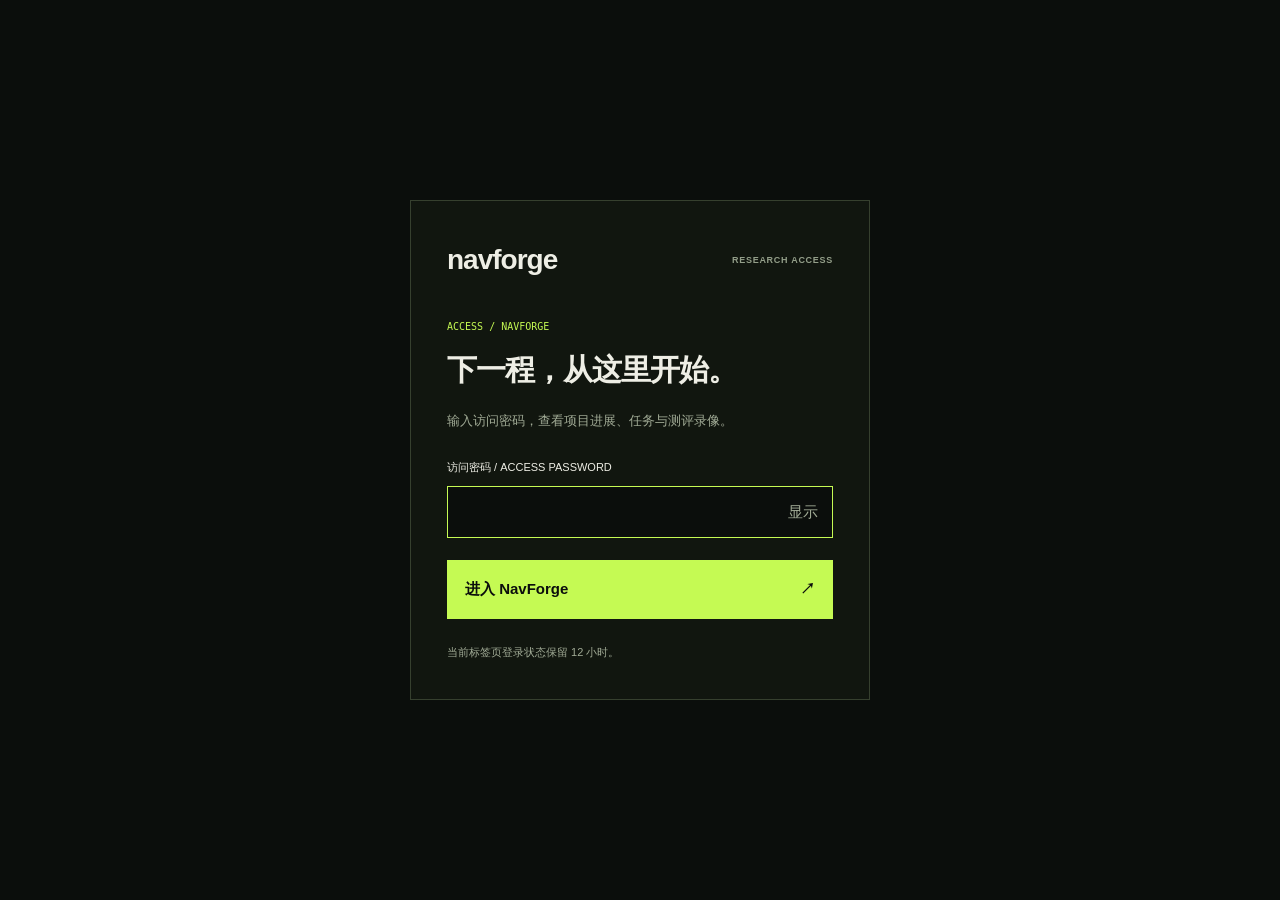
==== commit 5fcc09d8: "Add shared frontend password gate for local and Pages views" ====
--- a/public/evaluation/index.html
+++ b/public/evaluation/index.html
@@ -1,6 +1,8 @@
 <!doctype html>
-<html lang="zh-CN">
+<html lang="zh-CN" class="navforge-locked">
 <head>
+  <style>html.navforge-locked{background:#0b0e0c}html.navforge-locked body > :not(#navforge-access):not(noscript){display:none!important}html.navforge-locked noscript{display:block;color:#eeeee5;padding:40px;font:16px sans-serif}</style>
+  <script src="../access.js"></script>
 <meta charset="utf-8">
 <meta name="viewport" content="width=device-width, initial-scale=1">
 <title>测评 · NavForge</title>
@@ -99,7 +101,8 @@
 .site-nav{display:flex;gap:20px;flex-wrap:wrap}.site-nav a{color:var(--ink);text-decoration:none}.site-nav [aria-current]{color:var(--focus);font-weight:750;border-bottom:2px solid currentColor}.snapshot-note{margin:18px 0;padding:14px 18px;border-left:3px solid var(--focus);background:#fff;color:var(--muted)}@media(max-width:650px){.header-inner{flex-wrap:wrap;padding-top:12px;padding-bottom:12px}.context{width:100%}}</style>
 </head>
 <body>
-<header><div class="header-inner"><a class="brand" href="../index.html" style="color:inherit;text-decoration:none">navforge</a><nav aria-label="主导航" class="site-nav"><a href="../index.html">首页</a><a href="../index.html#cases">历史案例</a><a href="index.html" aria-current="page">测评</a></nav><div class="context">
+<noscript>请启用 JavaScript 后输入访问密码。</noscript>
+<header><div class="header-inner"><a class="brand" href="../index.html" style="color:inherit;text-decoration:none">navforge</a><nav aria-label="主导航" class="site-nav"><a href="../index.html">首页</a><a href="../index.html#cases">历史案例</a><a href="index.html" aria-current="page">测评</a><a href="#" data-navforge-logout>退出登录</a></nav><div class="context">
   <span data-archive-only>GPT‑6 Astra · Unitree G1</span>
   <a id="feishu-results" href="https://xcno7284rraf.feishu.cn/wiki/BPKpwbxnBicP4kkCfi7cwLcvnNg#doxcnqLQuYyQFMh0V1l0AyEXX5f" hidden>飞书 · GPT-6 Astra 模型测评</a>
 </div></div></header>
